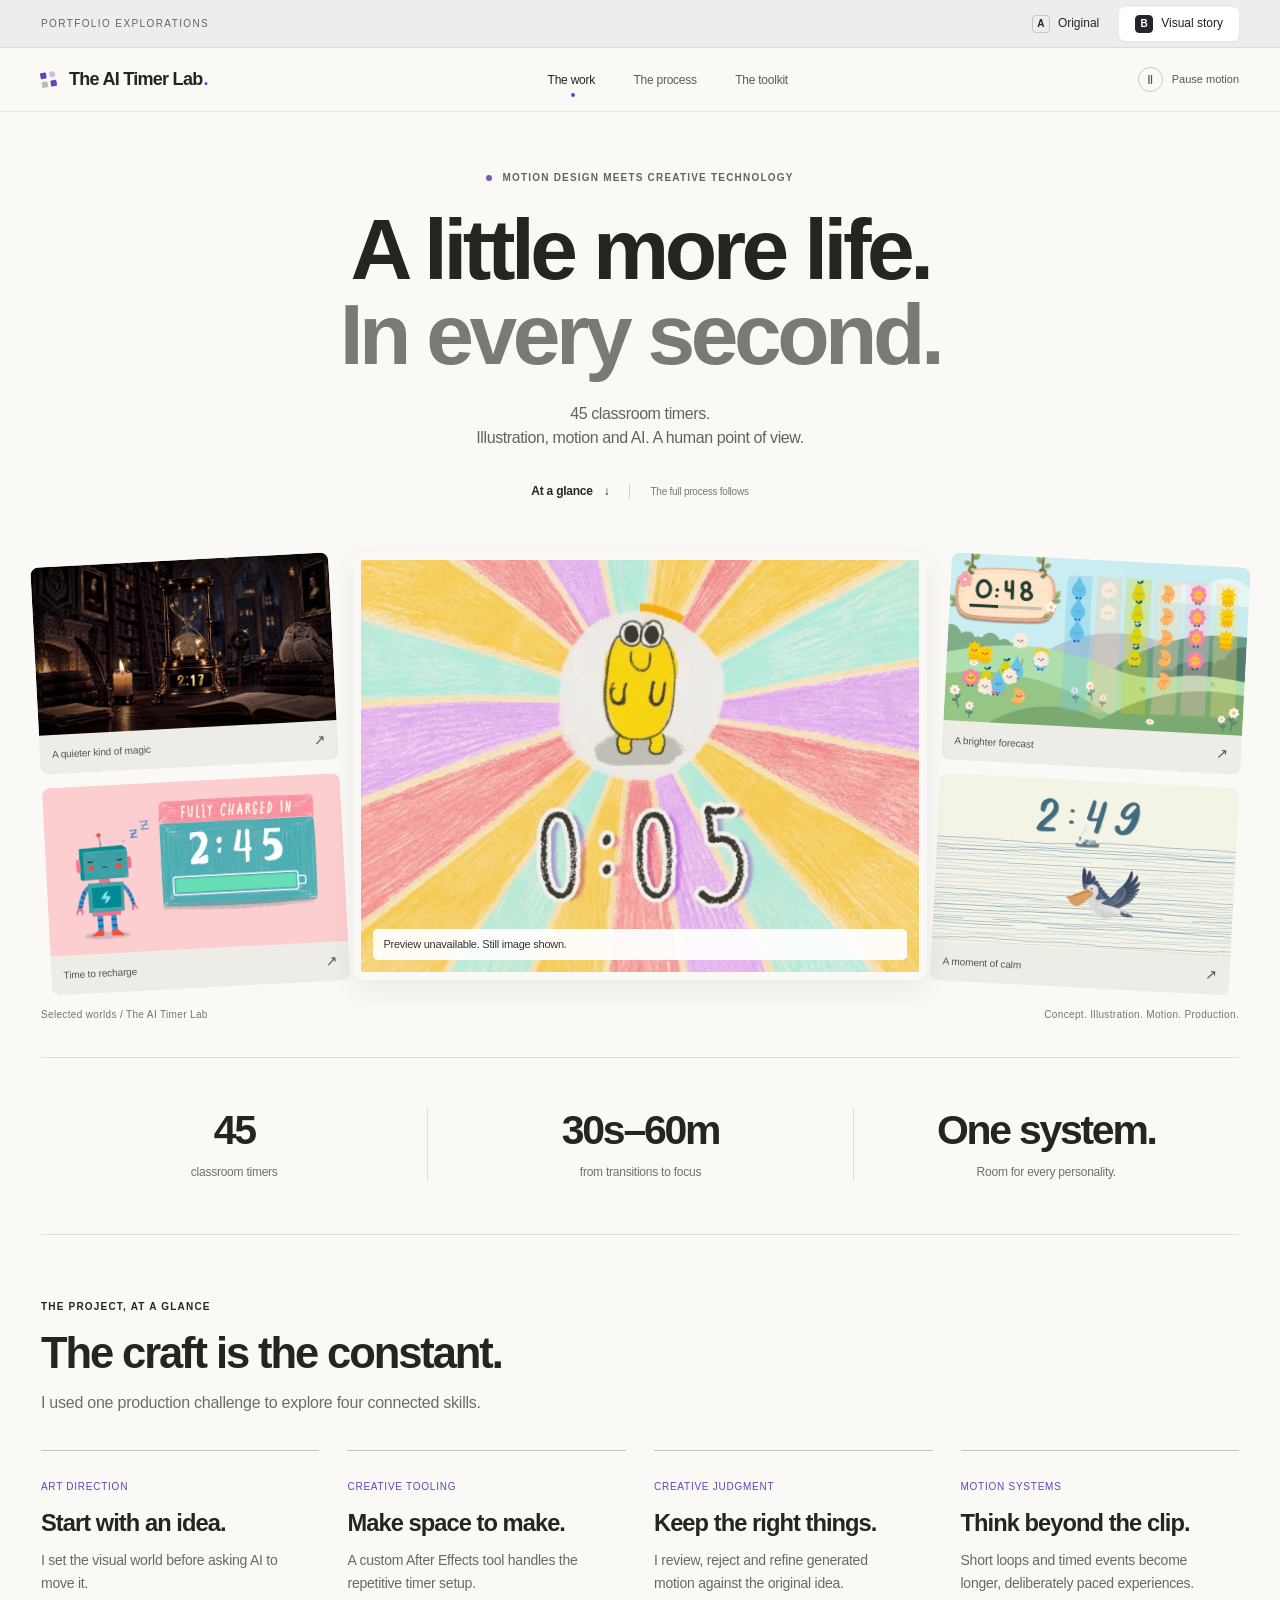
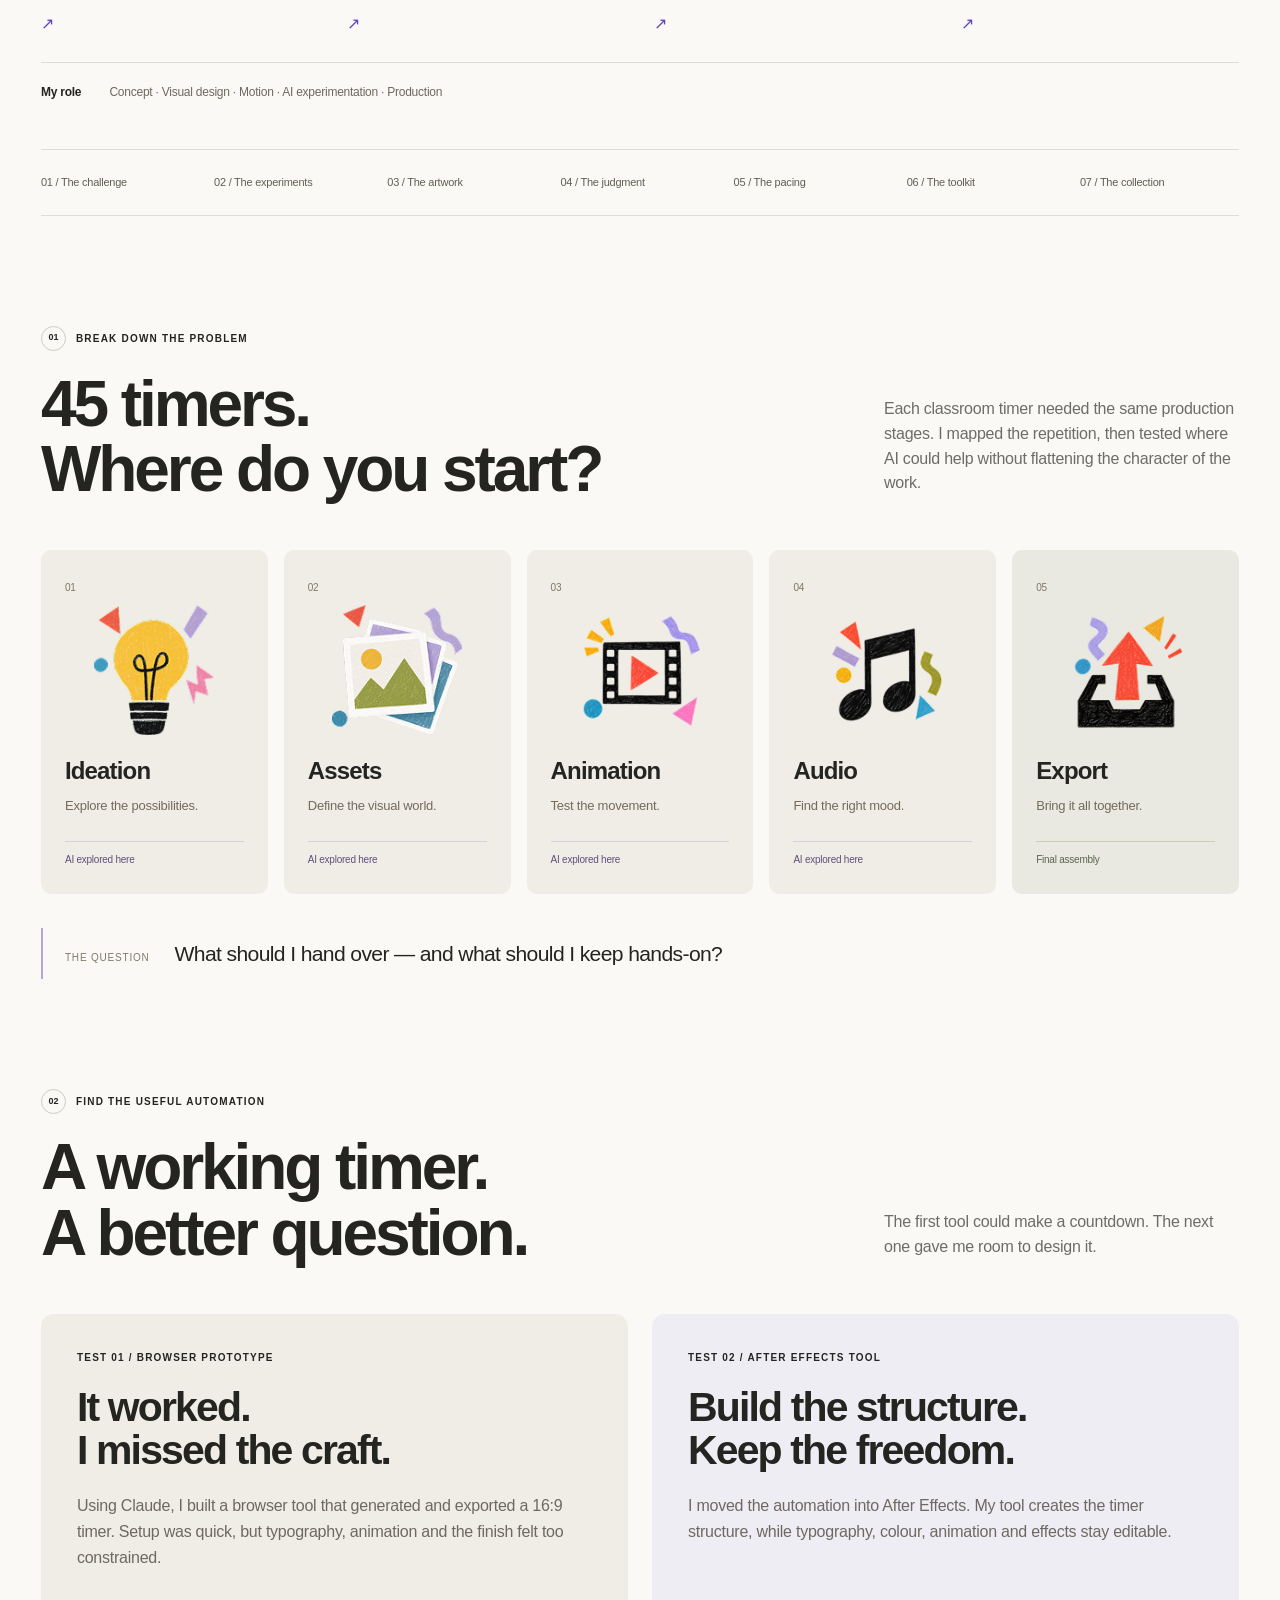
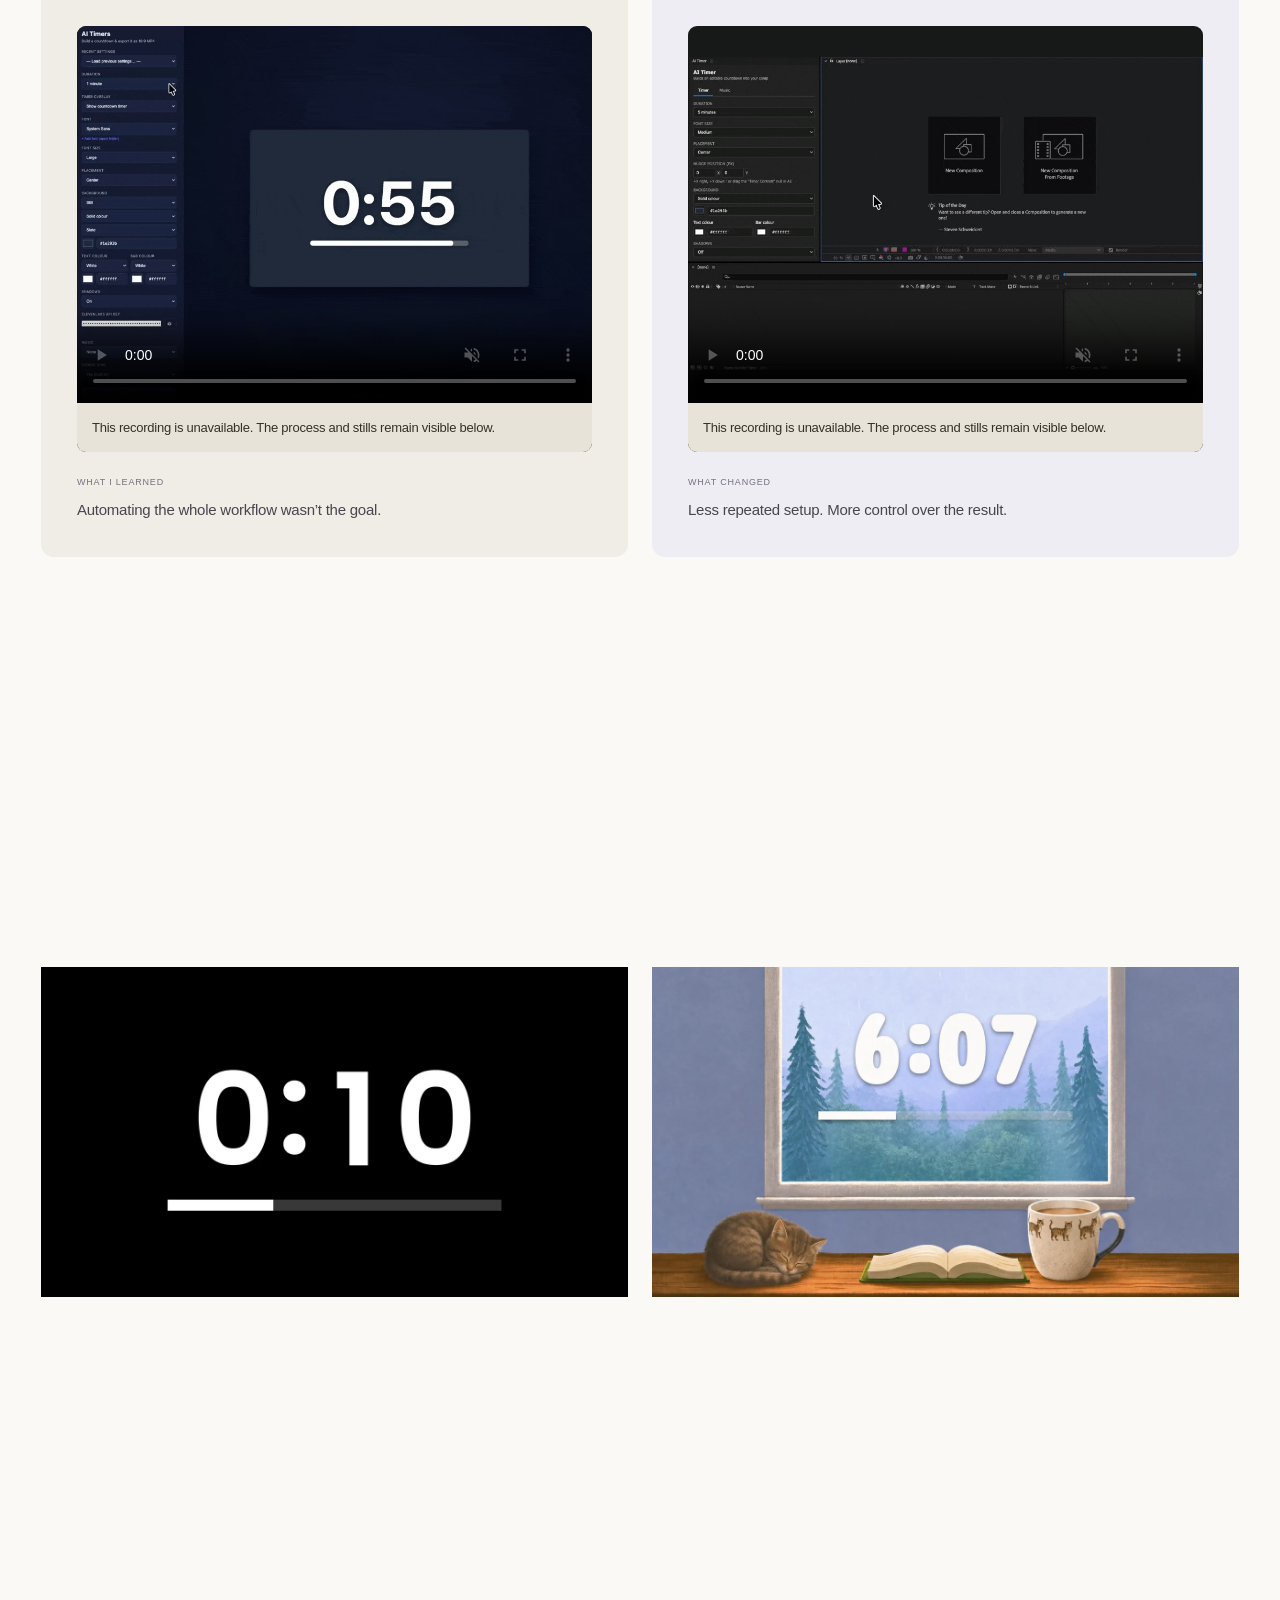
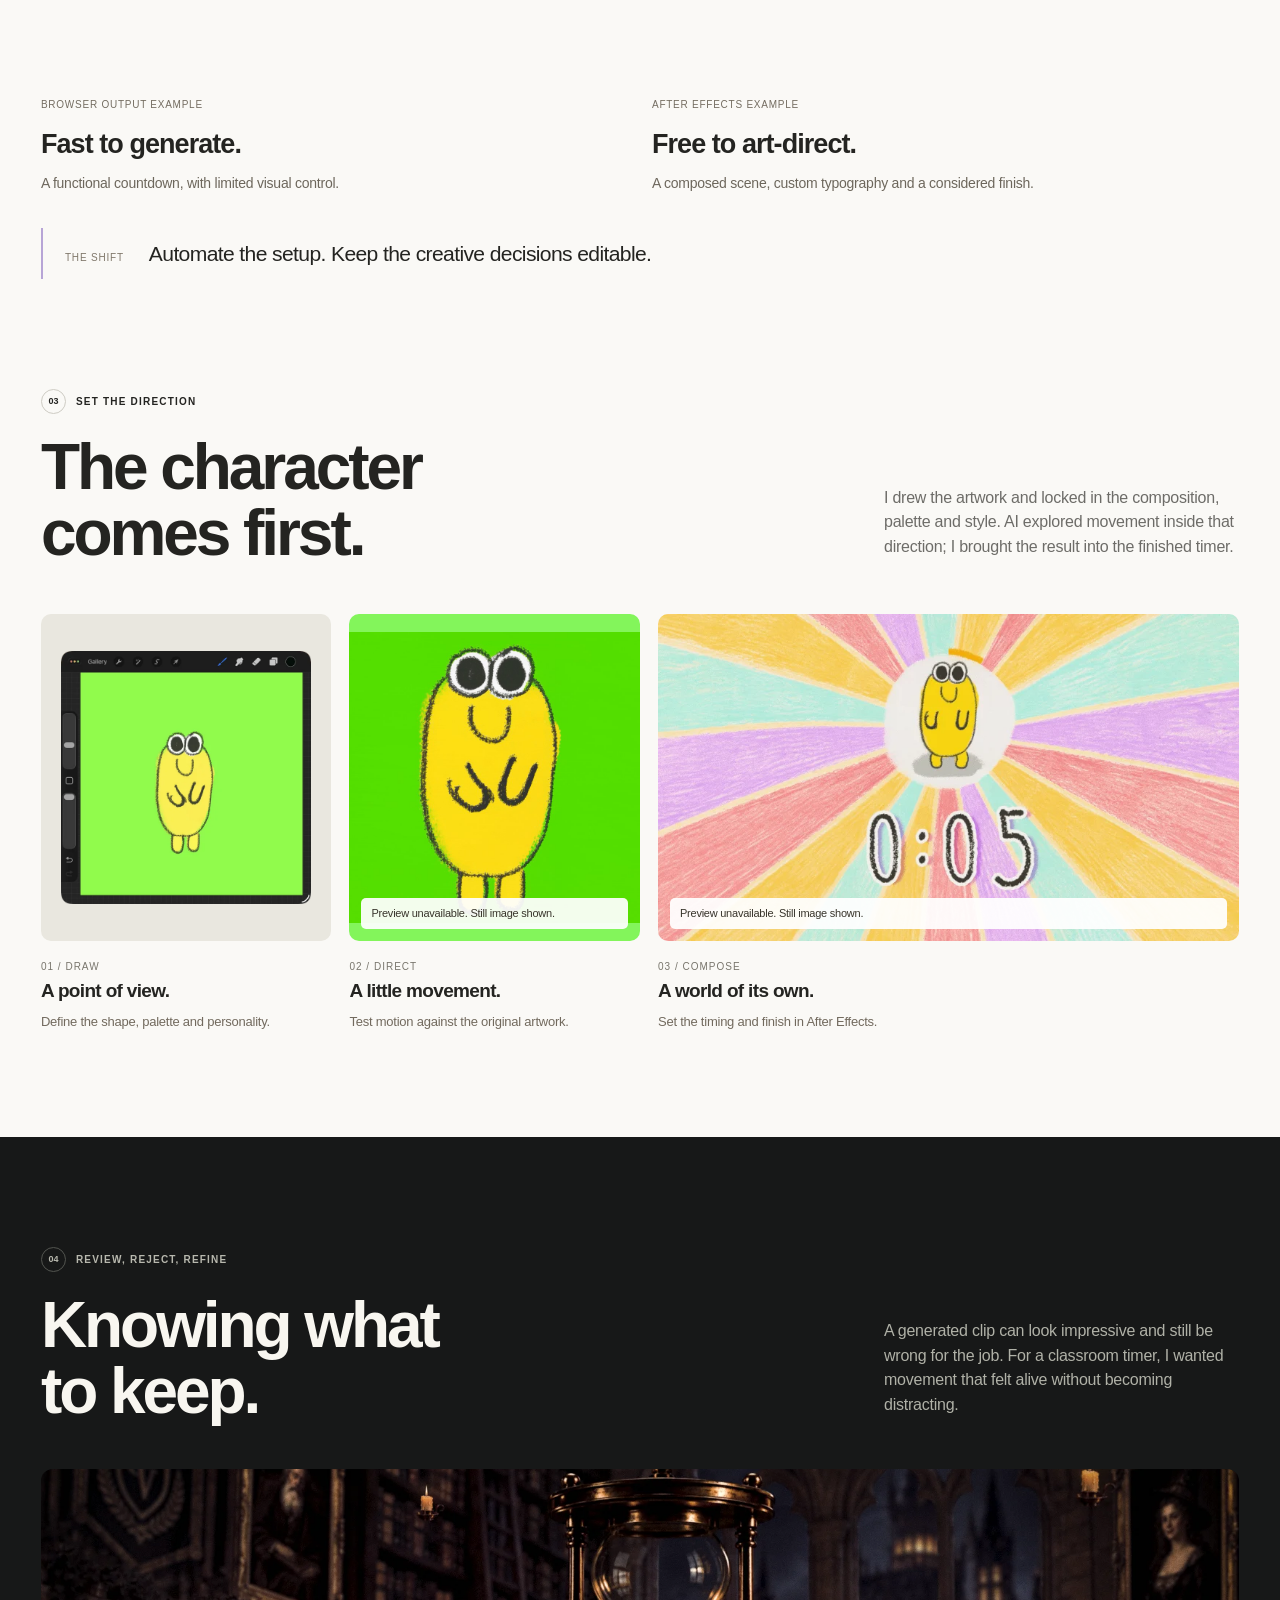
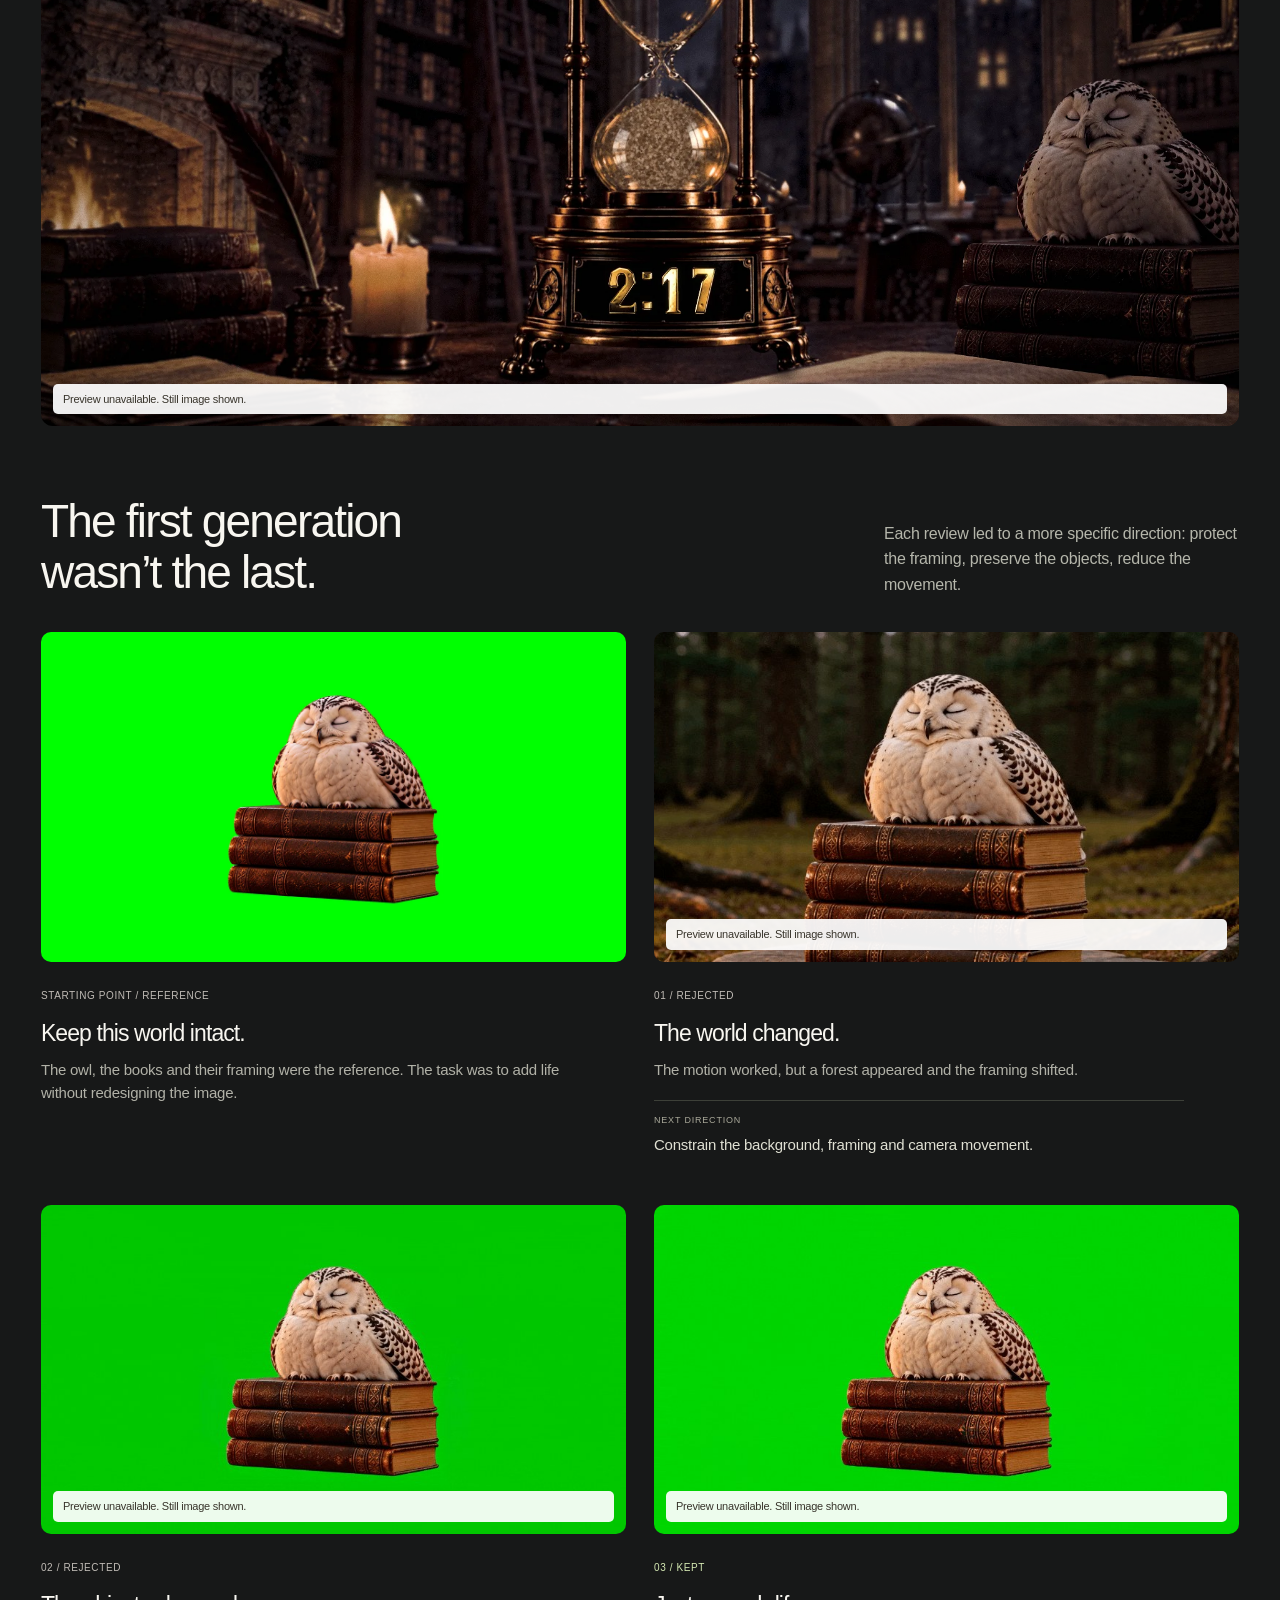
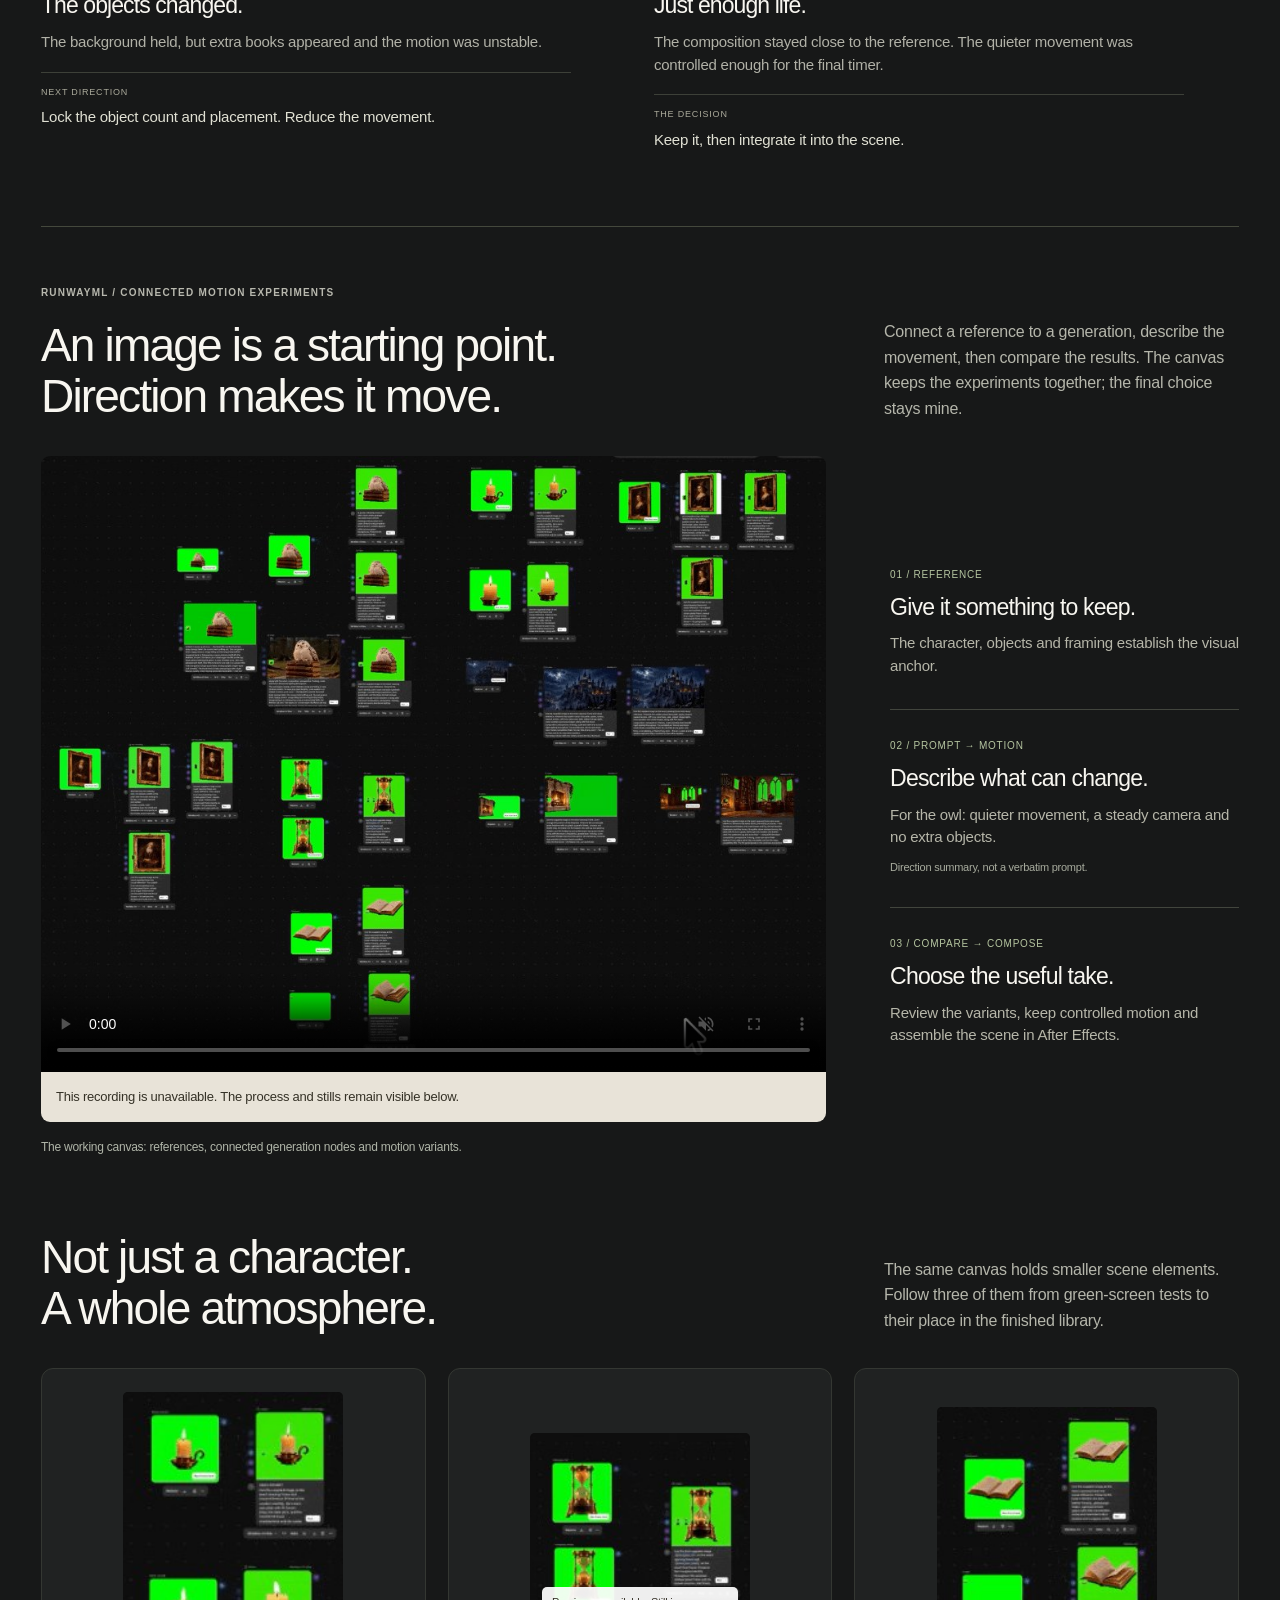
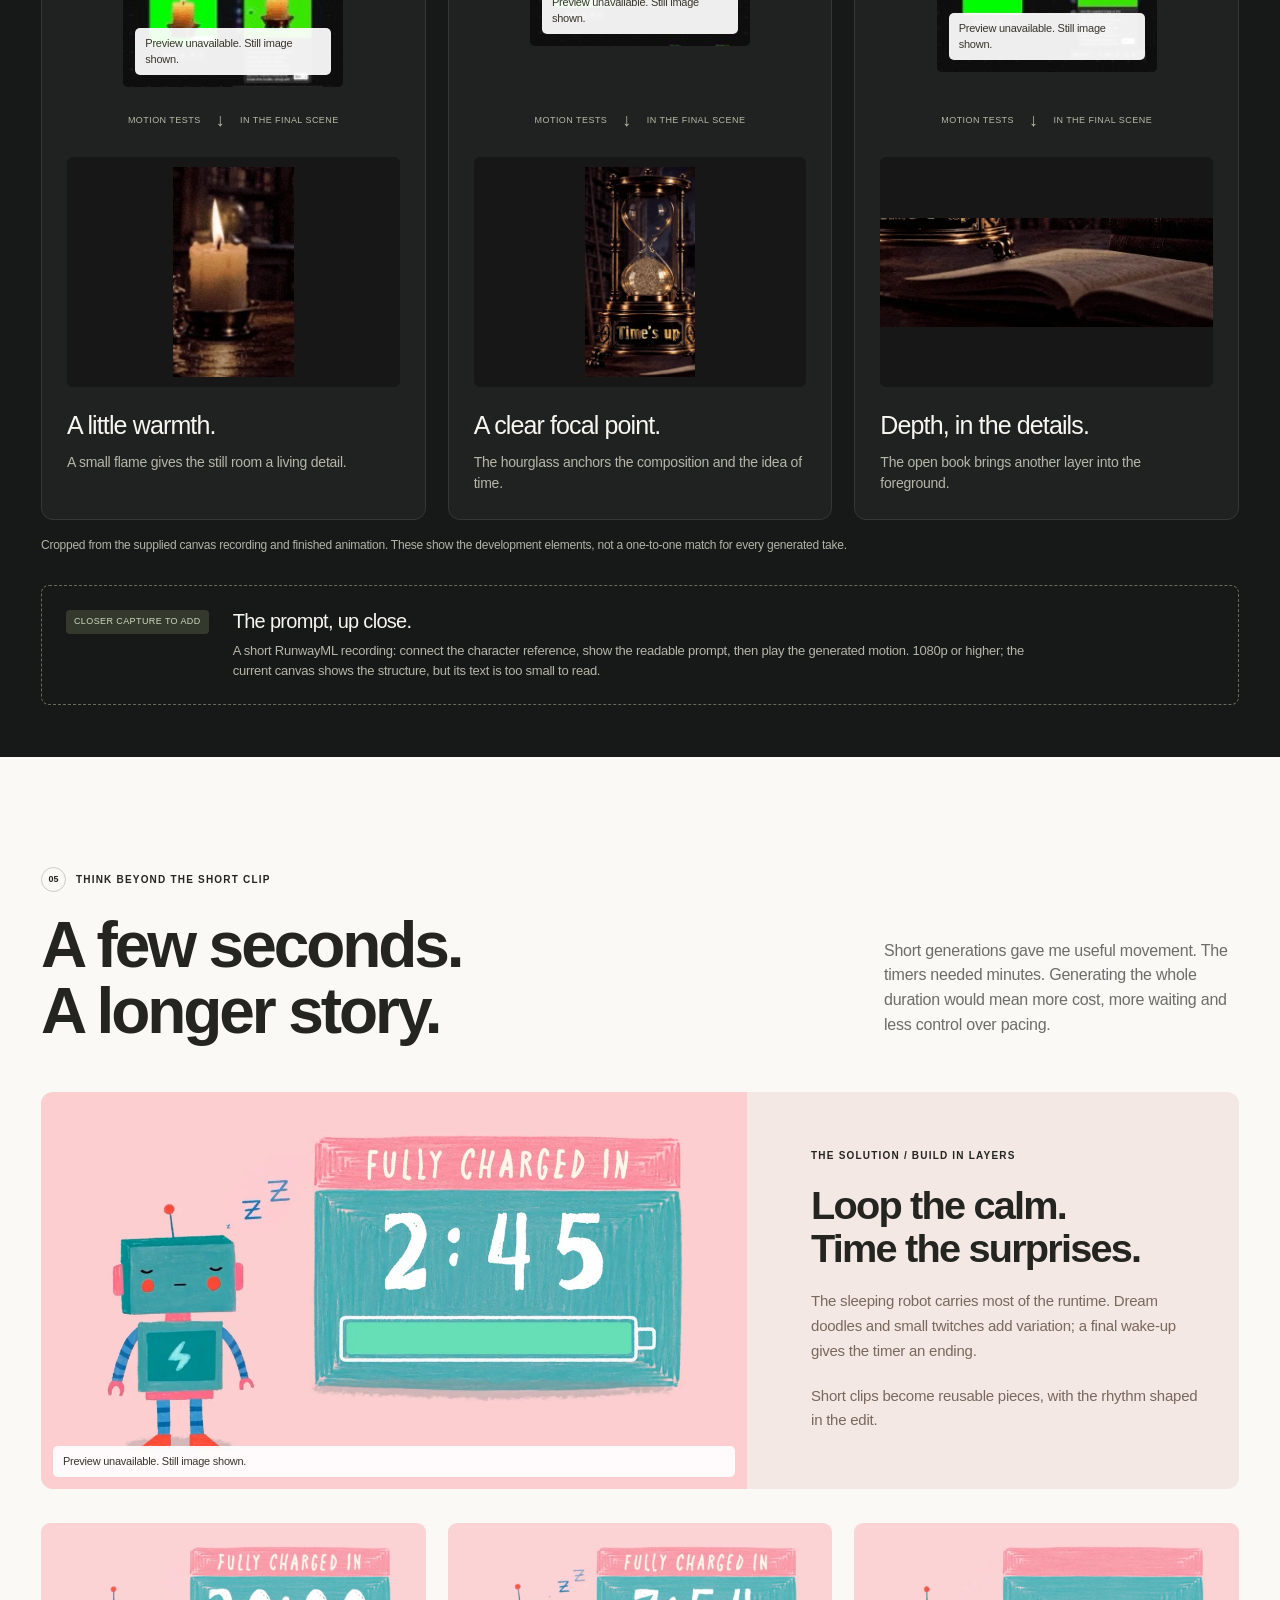
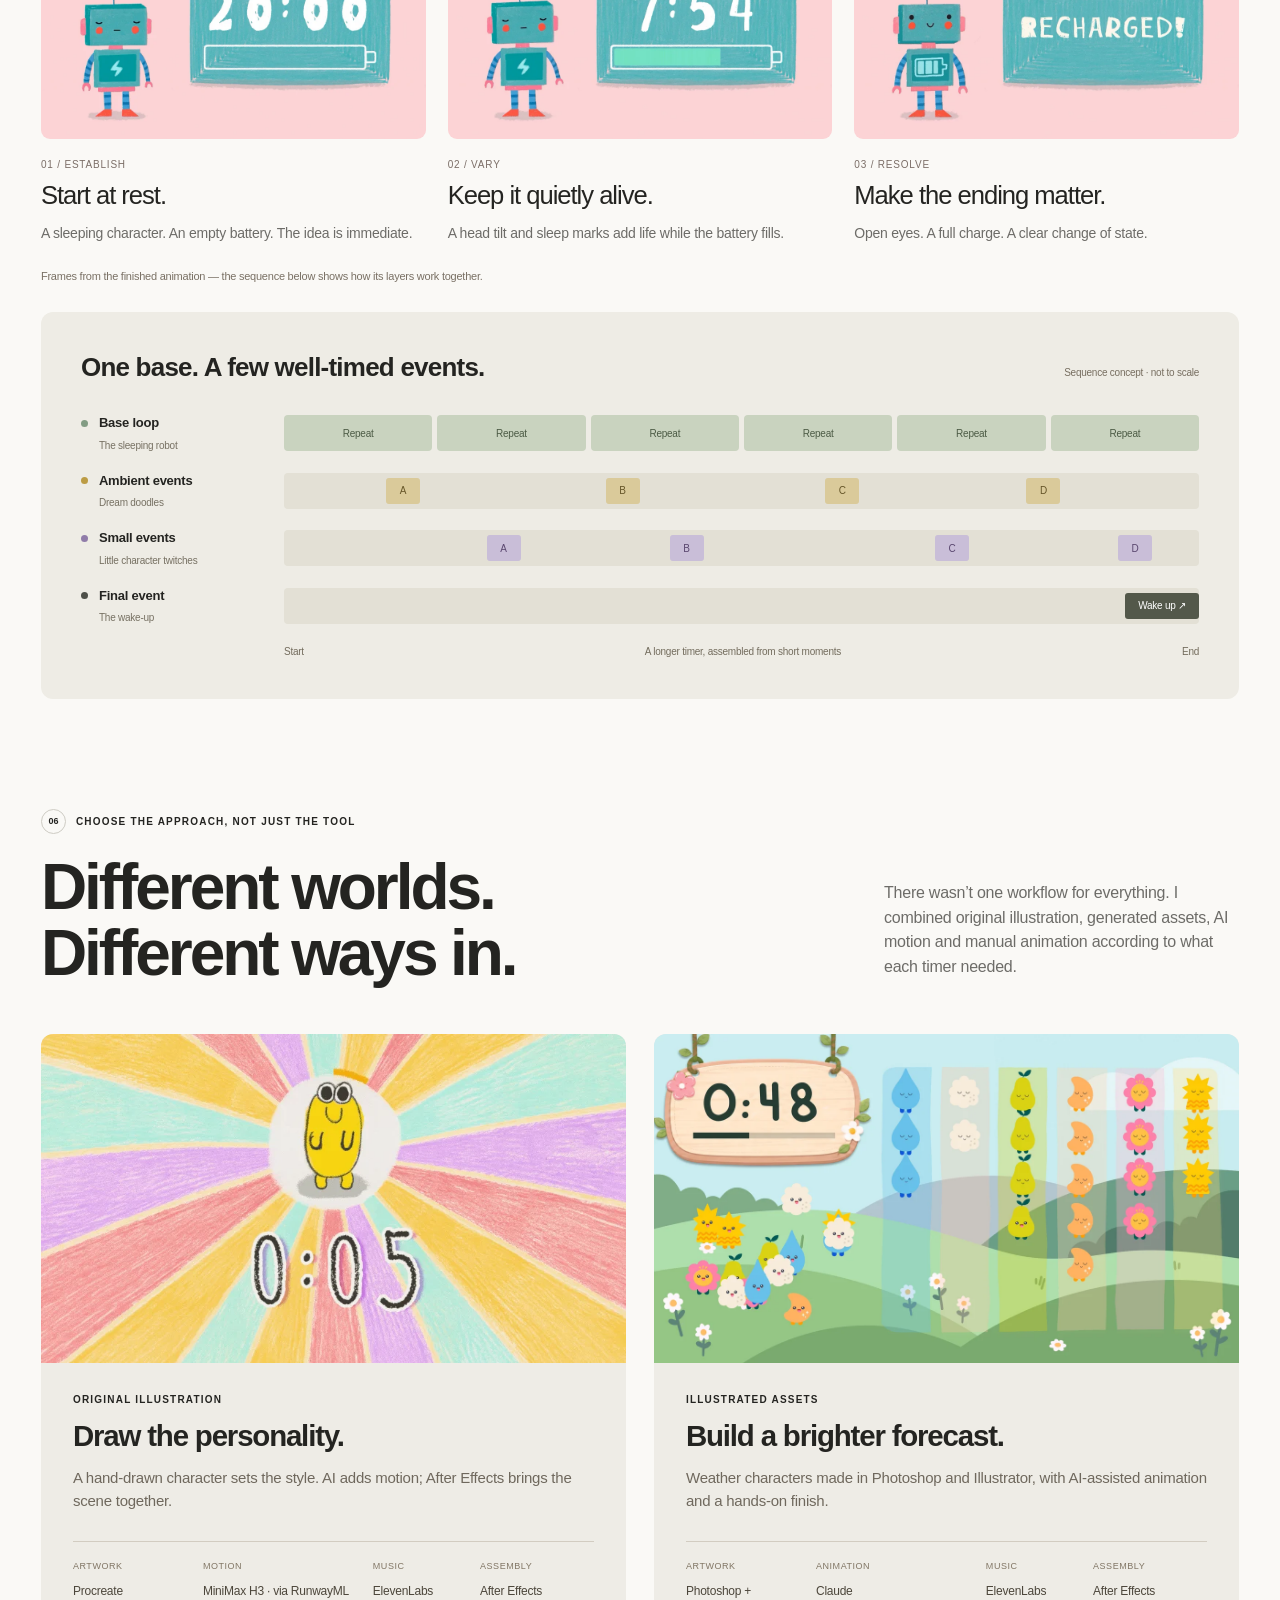
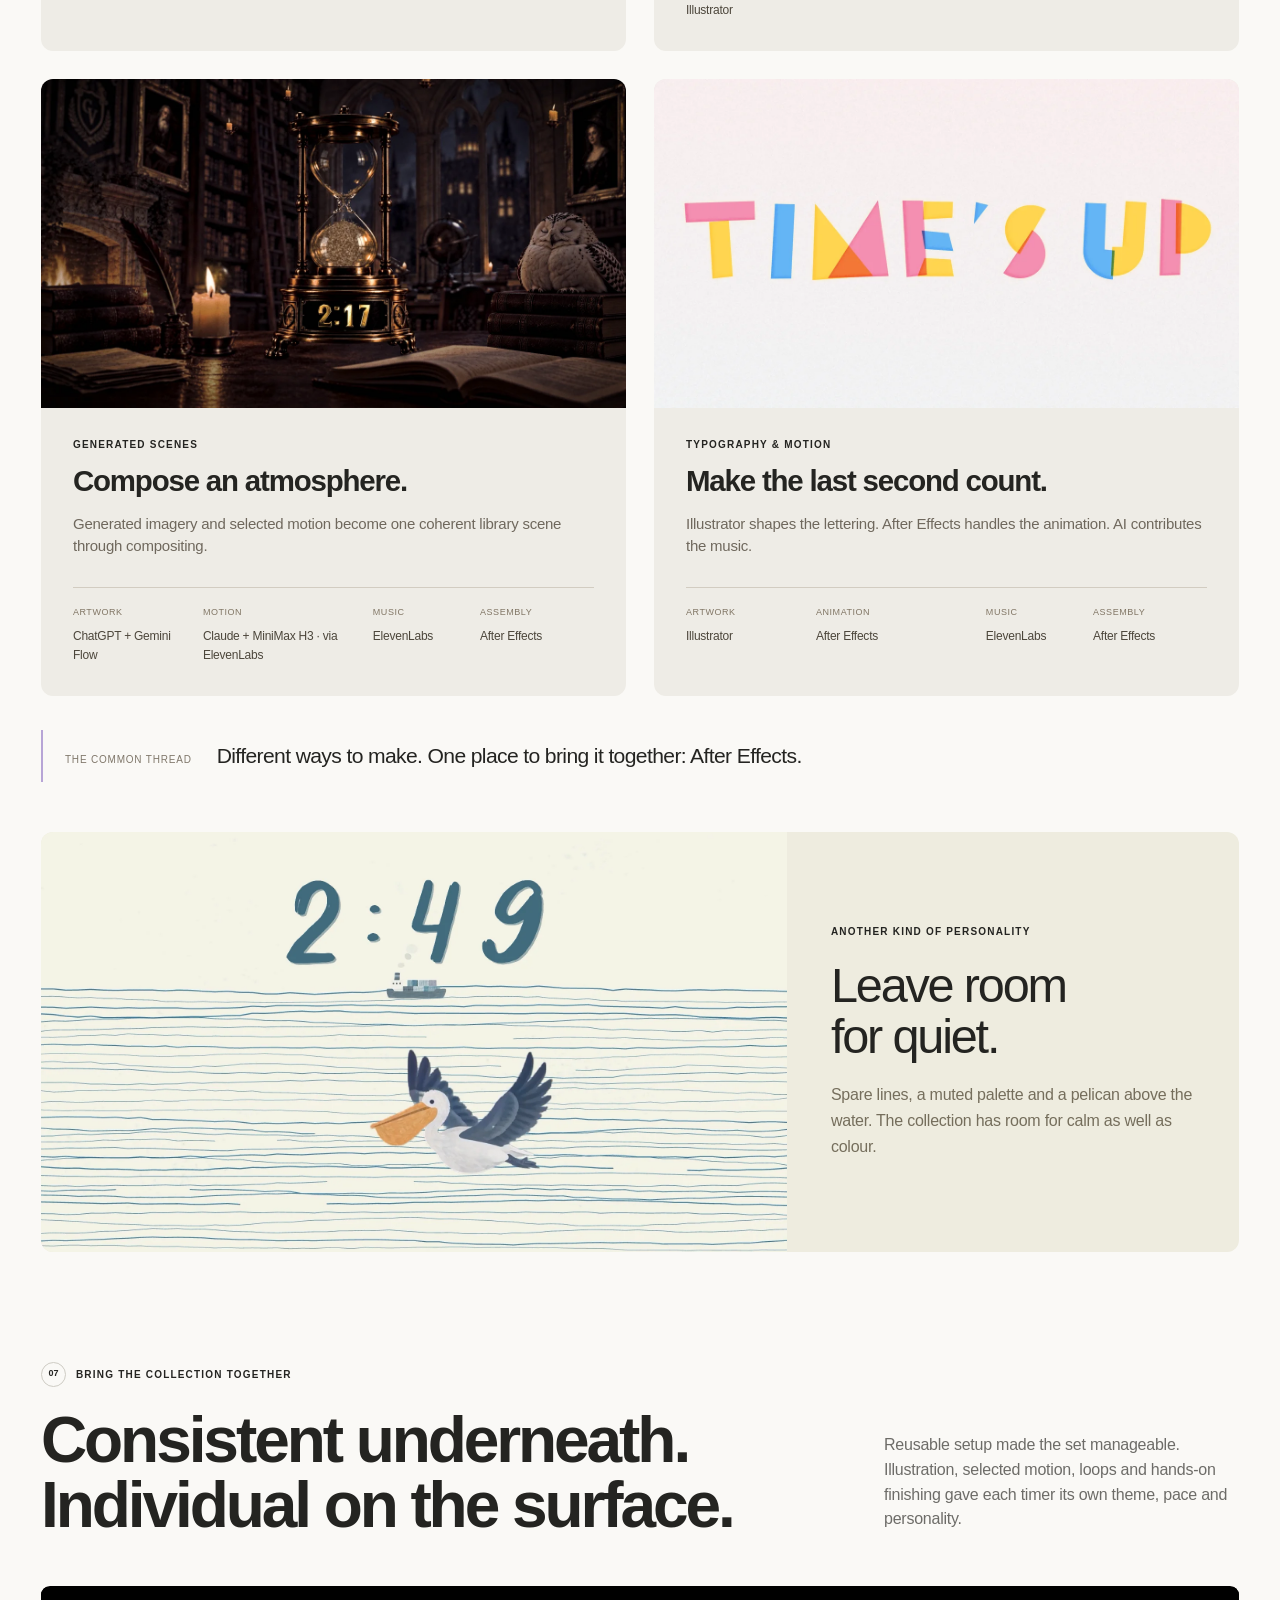
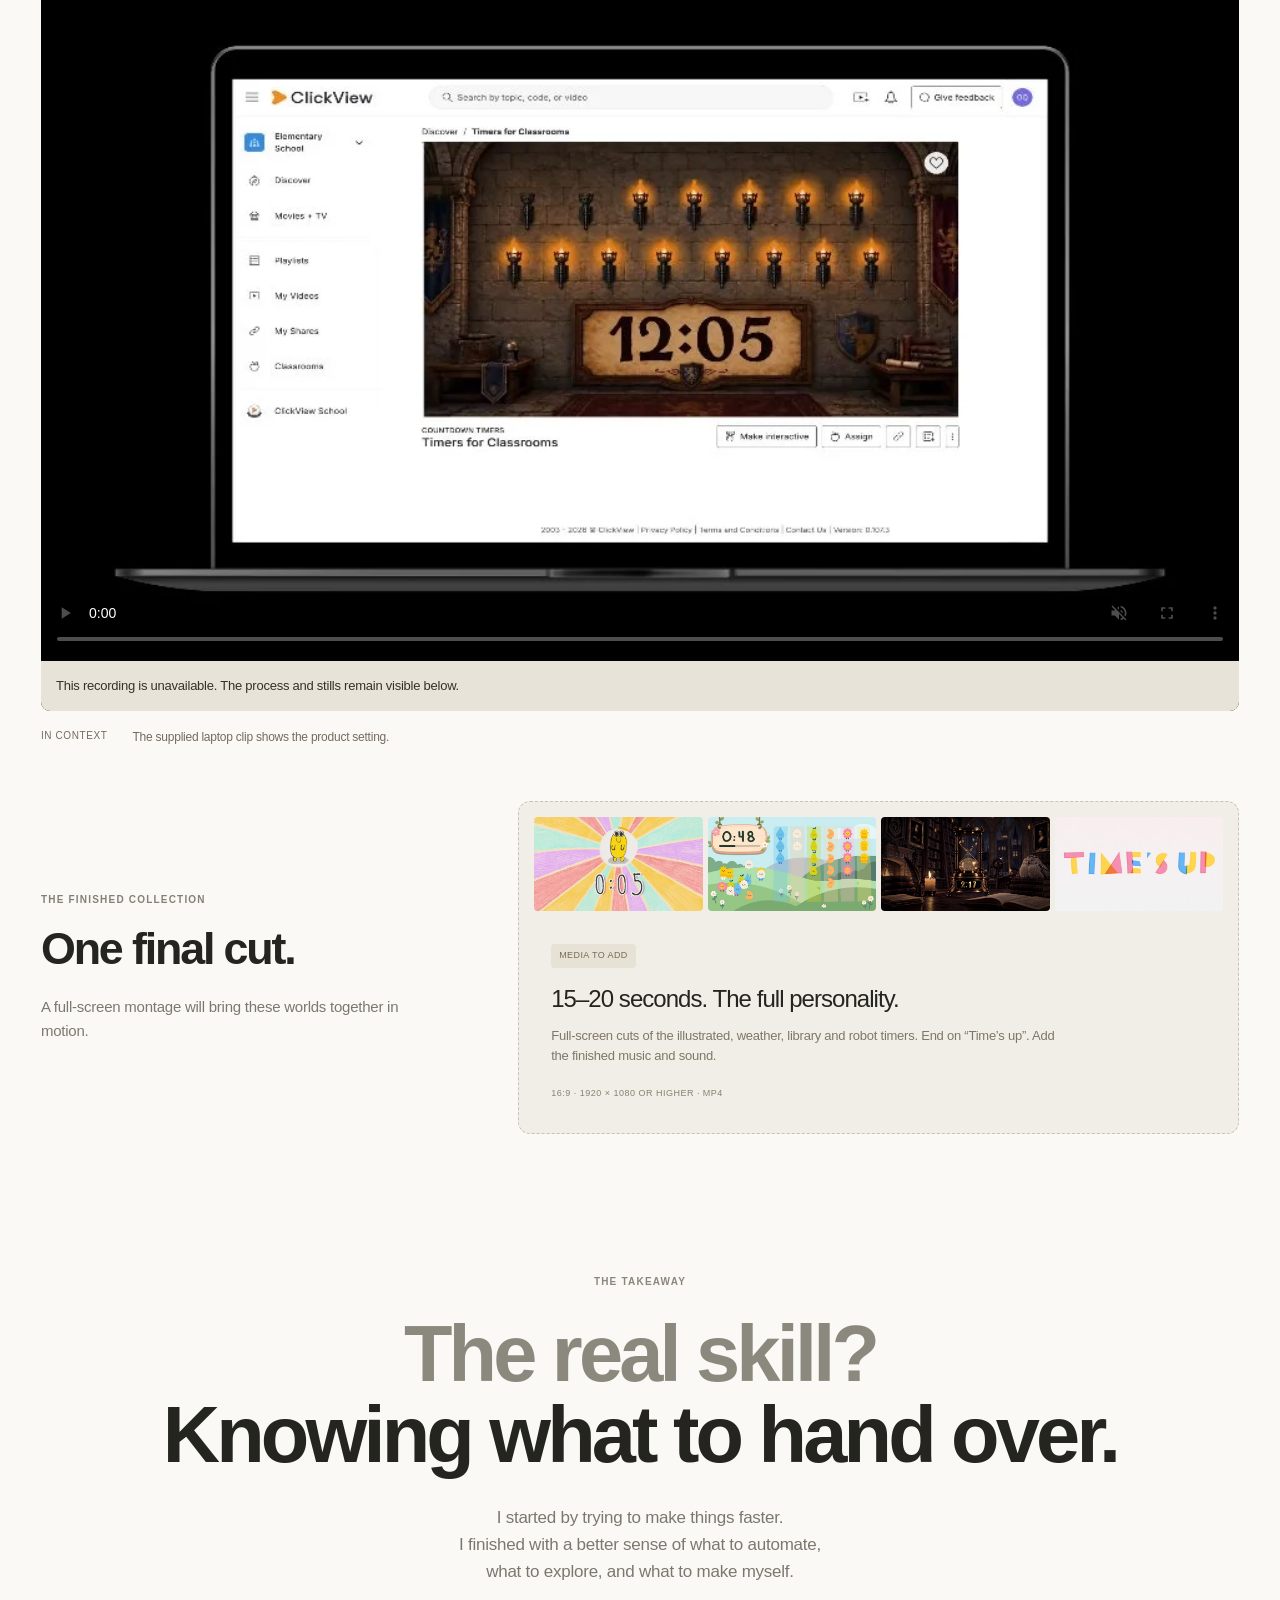
==== design-b.html @ 1e1137c9 "Refine Design B portfolio experience" ====
<!doctype html>
<html lang="en">
<head>
  <meta charset="utf-8">
  <meta name="viewport" content="width=device-width, initial-scale=1">
  <meta name="description" content="45 classroom timers. A visual story about illustration, directed AI motion and creative tools — and knowing what to hand over.">
  <meta name="theme-color" content="#faf9f6">
  <title>The AI Timer Lab — Design B</title>
  <link rel="stylesheet" href="design-switcher.css">
  <link rel="stylesheet" href="design-b.css">
  <script src="design-b.js" defer></script>
</head>
<body>
  <a class="skip-link" href="#work">Skip to the work</a>
  <div class="site-chrome">
    <nav class="design-switcher" aria-label="Design versions">
      <span class="design-switcher__label">Portfolio explorations</span>
      <div class="design-switcher__links">
        <a href="index.html"><span class="design-switcher__letter">A</span> Original</a>
        <a href="design-b.html" aria-current="page"><span class="design-switcher__letter">B</span> Visual story</a>
      </div>
    </nav>
    <header class="main-header">
      <a class="wordmark" href="#top"><span class="lab-mark" aria-hidden="true"><i></i><i></i><i></i><i></i></span>The AI Timer Lab<span class="wordmark-dot">.</span></a>
      <nav class="section-nav" aria-label="Main navigation">
        <a href="#work">The work</a><a href="#thinking">The process</a><a href="#toolkit">The toolkit</a>
      </nav>
      <button class="motion-master" id="motion-master" type="button" aria-pressed="false" hidden><span class="control-symbol" aria-hidden="true">Ⅱ</span><span class="control-label">Pause motion</span></button>
    </header>
    <div class="reading-progress" aria-hidden="true"><span></span></div>
  </div>
  <main id="top">
    <section class="hero" id="work" aria-labelledby="hero-title">
      <div class="hero-copy" data-narrative>
        <p class="eyebrow"><span class="signal-dot" aria-hidden="true"></span> Motion design meets creative technology</p>
        <h1 id="hero-title">A little more life.<br><span>In every second.</span></h1>
        <p class="hero-deck">45 classroom timers.<br>Illustration, motion and AI. A human point of view.</p>
        <a class="story-link" href="#overview">At a glance <span aria-hidden="true">↓</span><span class="read-time">The full process follows</span></a>
      </div>
      <div class="hero-stage wide" aria-label="Five visual worlds from the timer collection">
        <div class="stage-side stage-left">
          <a class="artwork-button" href="#judgment" aria-label="View the library timer"><img src="assets/design-b/library-640.webp" srcset="assets/design-b/library-640.webp 640w, assets/design-b/library-1280.webp 1280w" sizes="(max-width: 700px) 46vw, 25vw" width="1920" height="1080" alt="An owl and a glowing hourglass in a candlelit library"><span class="artwork-caption">A quieter kind of magic <span aria-hidden="true">↗</span></span></a>
          <a class="artwork-button" href="#longer-timers" aria-label="View the robot timer"><img src="assets/design-b/robot-640.webp" srcset="assets/design-b/robot-640.webp 640w, assets/design-b/robot-1280.webp 1280w" sizes="(max-width: 700px) 46vw, 25vw" width="1920" height="1080" alt="A sleeping teal robot beside a battery countdown on pink"><span class="artwork-caption">Time to recharge <span aria-hidden="true">↗</span></span></a>
        </div>
        <div class="stage-feature motion-media" data-label="Illustrated character timer">
          <img class="motion-poster" src="assets/design-b/character-800.webp" width="800" height="450" alt="A hand-drawn yellow character with a countdown, surrounded by a burst of pastel colour" fetchpriority="high">
          <video data-src="assets/timer-lab-review/04-final-timer.mp4" muted loop playsinline preload="none" aria-label="Illustrated character timer animation"></video>
          <button class="media-toggle" type="button" hidden aria-label="Pause illustrated character timer"><span aria-hidden="true">Ⅱ</span></button>
          <span class="media-status" hidden>Preview unavailable. Still image shown.</span>
        </div>
        <div class="stage-side stage-right">
          <a class="artwork-button" href="#weather-world" aria-label="View the weather timer"><img src="assets/design-b/weather-640.webp" srcset="assets/design-b/weather-640.webp 640w, assets/design-b/weather-1280.webp 1280w" sizes="(max-width: 700px) 46vw, 25vw" width="1920" height="1080" alt="Rows of illustrated raindrops, clouds, flowers and suns surrounding a timer"><span class="artwork-caption">A brighter forecast <span aria-hidden="true">↗</span></span></a>
          <a class="artwork-button" href="#quiet-world" aria-label="View the pelican timer"><img src="assets/design-b/pelican-640.webp" srcset="assets/design-b/pelican-640.webp 640w, assets/design-b/pelican-1280.webp 1280w" sizes="(max-width: 700px) 46vw, 25vw" width="1920" height="1080" alt="A pelican flying above a calm, hand-drawn sea below a countdown"><span class="artwork-caption">A moment of calm <span aria-hidden="true">↗</span></span></a>
        </div>
      </div>
      <div class="hero-foot wide"><span>Selected worlds / The AI Timer Lab</span><span>Concept. Illustration. Motion. Production.</span></div>
      <div class="project-facts wide" data-narrative>
        <div><strong>45</strong><span>classroom timers</span></div>
        <div><strong>30s–60m</strong><span>from transitions to focus</span></div>
        <div><strong>One system.</strong><span>Room for every personality.</span></div>
      </div>
    </section>


    <section class="quick-read wide" id="overview" aria-labelledby="overview-title" data-quick-read>
      <div class="overview-heading"><p class="eyebrow">The project, at a glance</p><h2 id="overview-title">The craft is the constant.</h2><p>I used one production challenge to explore four connected skills.</p></div>
      <div class="overview-grid">
        <a href="#art-direction"><span class="overview-category">Art direction</span><h3>Start with an idea.</h3><p>I set the visual world before asking AI to move it.</p><span class="overview-arrow" aria-hidden="true">↗</span></a>
        <a href="#system"><span class="overview-category">Creative tooling</span><h3>Make space to make.</h3><p>A custom After Effects tool handles the repetitive timer setup.</p><span class="overview-arrow" aria-hidden="true">↗</span></a>
        <a href="#judgment"><span class="overview-category">Creative judgment</span><h3>Keep the right things.</h3><p>I review, reject and refine generated motion against the original idea.</p><span class="overview-arrow" aria-hidden="true">↗</span></a>
        <a href="#longer-timers"><span class="overview-category">Motion systems</span><h3>Think beyond the clip.</h3><p>Short loops and timed events become longer, deliberately paced experiences.</p><span class="overview-arrow" aria-hidden="true">↗</span></a>
      </div>
      <p class="role-line"><span>My role</span> Concept · Visual design · Motion · AI experimentation · Production</p>
      <nav class="process-index" aria-label="Process chapters"><a href="#thinking">01 / The challenge</a><a href="#system">02 / The experiments</a><a href="#art-direction">03 / The artwork</a><a href="#judgment">04 / The judgment</a><a href="#longer-timers">05 / The pacing</a><a href="#toolkit">06 / The toolkit</a><a href="#collection">07 / The collection</a></nav>
    </section>

    <section class="chapter challenge wide" id="thinking" aria-labelledby="challenge-title">
      <div class="chapter-heading" data-narrative>
  <div><p class="eyebrow"><span class="chapter-number">01</span> Break down the problem</p><h2 id="challenge-title">45 timers.<br>Where do you start?</h2></div>
  <p class="section-deck">Each classroom timer needed the same production stages. I mapped the repetition, then tested where AI could help without flattening the character of the work.</p>
</div>
      <ol class="workflow-map"><li><span class="step-index">01</span><img src="assets/timer-lab/01-workflow-ideation.png" width="160" height="160" alt="" loading="lazy"><h3>Ideation</h3><p>Explore the possibilities.</p><span class="stage-status">AI explored here</span></li>
<li><span class="step-index">02</span><img src="assets/timer-lab/01-workflow-assets.png" width="160" height="160" alt="" loading="lazy"><h3>Assets</h3><p>Define the visual world.</p><span class="stage-status">AI explored here</span></li>
<li><span class="step-index">03</span><img src="assets/timer-lab/01-workflow-animation.png" width="160" height="160" alt="" loading="lazy"><h3>Animation</h3><p>Test the movement.</p><span class="stage-status">AI explored here</span></li>
<li><span class="step-index">04</span><img src="assets/timer-lab/01-workflow-audio.png" width="160" height="160" alt="" loading="lazy"><h3>Audio</h3><p>Find the right mood.</p><span class="stage-status">AI explored here</span></li>
<li><span class="step-index">05</span><img src="assets/timer-lab/01-workflow-export.png" width="160" height="160" alt="" loading="lazy"><h3>Export</h3><p>Bring it all together.</p><span class="stage-status">Final assembly</span></li></ol>
      <p class="process-principle"><span>The question</span>What should I hand over — and what should I keep hands-on?</p>
    </section>

    <section class="chapter experiments wide" id="system" aria-labelledby="experiments-title">
      <div class="chapter-heading" data-narrative>
  <div><p class="eyebrow"><span class="chapter-number">02</span> Find the useful automation</p><h2 id="experiments-title">A working timer.<br>A better question.</h2></div>
  <p class="section-deck">The first tool could make a countdown. The next one gave me room to design it.</p>
</div>
      <div class="experiment-grid">
        <article class="experiment-panel prototype-panel" id="prototype">
          <div class="experiment-copy"><p class="eyebrow">Test 01 / Browser prototype</p><h3>It worked.<br>I missed the craft.</h3><p>Using Claude, I built a browser tool that generated and exported a 16:9 timer. Setup was quick, but typography, animation and the finish felt too constrained.</p></div>
          <div class="inline-film">
  <video src="assets/timer-lab-review/02-timer-app.mp4" poster="assets/timer-lab-review/02-timer-app.jpg" controls muted playsinline preload="none" aria-label="Browser timer prototype demonstration"></video>
  <p class="film-error" hidden>This recording is unavailable. The process and stills remain visible below.</p>
</div>
          <p class="experiment-verdict"><span>What I learned</span>Automating the whole workflow wasn’t the goal.</p>
        </article>
        <article class="experiment-panel plugin-panel">
          <div class="experiment-copy"><p class="eyebrow">Test 02 / After Effects tool</p><h3>Build the structure.<br>Keep the freedom.</h3><p>I moved the automation into After Effects. My tool creates the timer structure, while typography, colour, animation and effects stay editable.</p></div>
          <div class="inline-film">
  <video src="assets/timer-lab-review/03-ae-plugin.mp4" poster="assets/timer-lab-review/03-ae-plugin.jpg" controls muted playsinline preload="none" aria-label="After Effects timer tool demonstration"></video>
  <p class="film-error" hidden>This recording is unavailable. The process and stills remain visible below.</p>
</div>
          <p class="experiment-verdict"><span>What changed</span>Less repeated setup. More control over the result.</p>
        </article>
      </div>
      <div class="output-comparison">
        <figure><img src="assets/design-b/basic-timer-1280.webp" width="1920" height="1080" alt="A basic white countdown on black from the browser prototype" loading="lazy"><figcaption><span>Browser output example</span><h3>Fast to generate.</h3><p>A functional countdown, with limited visual control.</p></figcaption></figure>
        <figure><img src="assets/design-b/designed-timer-1280.webp" width="1920" height="1080" alt="An After Effects timer with a sleeping cat, coffee and a view of a forest" loading="lazy"><figcaption><span>After Effects example</span><h3>Free to art-direct.</h3><p>A composed scene, custom typography and a considered finish.</p></figcaption></figure>
      </div>
      <p class="process-principle"><span>The shift</span>Automate the setup. Keep the creative decisions editable.</p>
    </section>

    <section class="chapter direction wide" id="art-direction" aria-labelledby="direction-title">
      <div class="chapter-heading" data-narrative>
  <div><p class="eyebrow"><span class="chapter-number">03</span> Set the direction</p><h2 id="direction-title">The character<br>comes first.</h2></div>
  <p class="section-deck">I drew the artwork and locked in the composition, palette and style. AI explored movement inside that direction; I brought the result into the finished timer.</p>
</div>
      <div class="direction-board">
        <figure class="drawing-panel"><div class="drawing-mat"><img src="assets/design-b/drawing-640.webp" width="1522" height="1537" alt="Original yellow character drawing in Procreate" loading="lazy"></div><figcaption><span>01 / Draw</span><strong>A point of view.</strong><p>Define the shape, palette and personality.</p></figcaption></figure>
        <figure class="movement-panel"><div class="motion-media " data-label="Character motion test">
  <img class="motion-poster" src="assets/timer-lab-review/04-movement.jpg" width="800" height="450" alt="The illustrated character isolated for an AI motion test" loading="lazy">
  <video data-src="assets/timer-lab-review/04-movement.mp4" muted loop playsinline preload="none" aria-label="Character motion test animation"></video>
  <button class="media-toggle" type="button" hidden aria-label="Play character motion test"><span aria-hidden="true">▶</span></button>
  <span class="media-status" hidden>Preview unavailable. Still image shown.</span>
</div><figcaption><span>02 / Direct</span><strong>A little movement.</strong><p>Test motion against the original artwork.</p></figcaption></figure>
        <figure class="finish-panel"><div class="motion-media " data-label="Finished character scene">
  <img class="motion-poster" src="assets/design-b/character-800.webp" width="800" height="450" alt="The character composited into a colourful finished timer" loading="lazy">
  <video data-src="assets/timer-lab-review/04-final-timer.mp4" muted loop playsinline preload="none" aria-label="Finished character scene animation"></video>
  <button class="media-toggle" type="button" hidden aria-label="Play finished character scene"><span aria-hidden="true">▶</span></button>
  <span class="media-status" hidden>Preview unavailable. Still image shown.</span>
</div><figcaption><span>03 / Compose</span><strong>A world of its own.</strong><p>Set the timing and finish in After Effects.</p></figcaption></figure>
      </div>
    </section>

    <section class="judgment chapter" id="judgment" aria-labelledby="judgment-title">
      <div class="wide">
        <div class="chapter-heading" data-narrative>
  <div><p class="eyebrow"><span class="chapter-number">04</span> Review, reject, refine</p><h2 id="judgment-title">Knowing what<br>to keep.</h2></div>
  <p class="section-deck">A generated clip can look impressive and still be wrong for the job. For a classroom timer, I wanted movement that felt alive without becoming distracting.</p>
</div>
        <div class="motion-media library-scene" data-label="Finished library timer">
  <img class="motion-poster" src="assets/design-b/library-1920.webp" width="800" height="450" alt="A glowing hourglass and sleeping owl in the finished library timer" loading="lazy">
  <video data-src="assets/timer-lab-review/05-final.mp4" muted loop playsinline preload="none" aria-label="Finished library timer animation"></video>
  <button class="media-toggle" type="button" hidden aria-label="Play finished library timer"><span aria-hidden="true">▶</span></button>
  <span class="media-status" hidden>Preview unavailable. Still image shown.</span>
</div>
        <div class="subchapter-heading"><h3>The first generation<br>wasn’t the last.</h3><p>Each review led to a more specific direction: protect the framing, preserve the objects, reduce the movement.</p></div>
        <div class="generation-grid">
          <figure><div class="reference-media"><img src="assets/design-b/owl-reference-1280.webp" width="3381" height="1902" alt="The reference owl asleep on a stack of books against a green background" loading="lazy"></div><figcaption><span class="verdict">Starting point / Reference</span><h3>Keep this world intact.</h3><p>The owl, the books and their framing were the reference. The task was to add life without redesigning the image.</p></figcaption></figure>
          <figure><div class="motion-media " data-label="First owl generation">
  <img class="motion-poster" src="assets/timer-lab-review/05-owl-bad-1.jpg" width="800" height="450" alt="Rejected owl generation with an unwanted forest background" loading="lazy">
  <video data-src="assets/timer-lab-review/05-owl-bad-1.mp4" muted loop playsinline preload="none" aria-label="First owl generation animation"></video>
  <button class="media-toggle" type="button" hidden aria-label="Play first owl generation"><span aria-hidden="true">▶</span></button>
  <span class="media-status" hidden>Preview unavailable. Still image shown.</span>
</div><figcaption><span class="verdict">01 / Rejected</span><h3>The world changed.</h3><p>The motion worked, but a forest appeared and the framing shifted.</p><p class="next-direction"><span>Next direction</span>Constrain the background, framing and camera movement.</p></figcaption></figure>
          <figure><div class="motion-media " data-label="Second owl generation">
  <img class="motion-poster" src="assets/timer-lab-review/05-owl-bad-2.jpg" width="800" height="450" alt="Rejected owl generation with extra books and unstable movement" loading="lazy">
  <video data-src="assets/timer-lab-review/05-owl-bad-2.mp4" muted loop playsinline preload="none" aria-label="Second owl generation animation"></video>
  <button class="media-toggle" type="button" hidden aria-label="Play second owl generation"><span aria-hidden="true">▶</span></button>
  <span class="media-status" hidden>Preview unavailable. Still image shown.</span>
</div><figcaption><span class="verdict">02 / Rejected</span><h3>The objects changed.</h3><p>The background held, but extra books appeared and the motion was unstable.</p><p class="next-direction"><span>Next direction</span>Lock the object count and placement. Reduce the movement.</p></figcaption></figure>
          <figure><div class="motion-media " data-label="Approved owl generation">
  <img class="motion-poster" src="assets/timer-lab-review/05-owl-approved.jpg" width="800" height="450" alt="Approved owl generation preserving the reference composition" loading="lazy">
  <video data-src="assets/timer-lab-review/05-owl-approved.mp4" muted loop playsinline preload="none" aria-label="Approved owl generation animation"></video>
  <button class="media-toggle" type="button" hidden aria-label="Play approved owl generation"><span aria-hidden="true">▶</span></button>
  <span class="media-status" hidden>Preview unavailable. Still image shown.</span>
</div><figcaption><span class="verdict approved">03 / Kept</span><h3>Just enough life.</h3><p>The composition stayed close to the reference. The quieter movement was controlled enough for the final timer.</p><p class="next-direction"><span>The decision</span>Keep it, then integrate it into the scene.</p></figcaption></figure>
        </div>
        <section class="connector-story" id="node-workflow" aria-labelledby="connector-title">
          <div class="subchapter-heading"><div><p class="eyebrow">RunwayML / Connected motion experiments</p><h3 id="connector-title">An image is a starting point.<br>Direction makes it move.</h3></div><p>Connect a reference to a generation, describe the movement, then compare the results. The canvas keeps the experiments together; the final choice stays mine.</p></div>
          <div class="connector-workspace">
          <figure><div class="inline-film">
  <video src="assets/timer-lab-review/05-node.mp4" poster="assets/timer-lab-review/05-node.jpg" controls muted playsinline preload="none" aria-label="Connected image and AI motion experiments on the working canvas"></video>
  <p class="film-error" hidden>This recording is unavailable. The process and stills remain visible below.</p>
</div><figcaption>The working canvas: references, connected generation nodes and motion variants.</figcaption></figure>
          <ol class="connector-guide">
            <li><span>01 / Reference</span><h4>Give it something to keep.</h4><p>The character, objects and framing establish the visual anchor.</p></li>
            <li><span>02 / Prompt → motion</span><h4>Describe what can change.</h4><p>For the owl: quieter movement, a steady camera and no extra objects.</p><small>Direction summary, not a verbatim prompt.</small></li>
            <li><span>03 / Compare → compose</span><h4>Choose the useful take.</h4><p>Review the variants, keep controlled motion and assemble the scene in After Effects.</p></li>
          </ol>
          </div>
          <div class="subchapter-heading detail-heading"><h3>Not just a character.<br>A whole atmosphere.</h3><p>The same canvas holds smaller scene elements. Follow three of them from green-screen tests to their place in the finished library.</p></div>
          <div class="element-development">
            <figure>
              <div class="motion-media node-crop" style="--crop-ratio:164/220;--crop-width:585.37%;--crop-left:-307.93%;--crop-top:0%" data-label="Candle motion nodes">
                <img class="motion-poster" src="assets/timer-lab-review/05-node.jpg" width="960" height="752" alt="Candle reference images beside generation nodes on the actual canvas" loading="lazy">
                <video data-src="assets/timer-lab-review/05-node.mp4" muted loop playsinline preload="none" aria-label="Close-up of the candle motion tests"></video>
                <button class="media-toggle" type="button" hidden aria-label="Play candle motion nodes"><span aria-hidden="true">▶</span></button>
                <span class="media-status" hidden>Preview unavailable. Still image shown.</span>
              </div>
              <div class="development-transfer"><span>Motion tests</span><span aria-hidden="true">↓</span><span>In the final scene</span></div>
              <div class="scene-detail"><img src="assets/design-b/library-candle.webp" width="130" height="225" alt="The candle beside the library hourglass" loading="lazy"></div>
              <figcaption><h4>A little warmth.</h4><p>A small flame gives the still room a living detail.</p></figcaption>
            </figure>
            <figure>
              <div class="motion-media node-crop" style="--crop-ratio:186/180;--crop-width:516.13%;--crop-left:-147.85%;--crop-top:-191.67%" data-label="Hourglass motion nodes">
                <img class="motion-poster" src="assets/timer-lab-review/05-node.jpg" width="960" height="752" alt="Green-screen hourglass reference and motion variants on the actual canvas" loading="lazy">
                <video data-src="assets/timer-lab-review/05-node.mp4" muted loop playsinline preload="none" aria-label="Close-up of the hourglass motion tests"></video>
                <button class="media-toggle" type="button" hidden aria-label="Play hourglass motion nodes"><span aria-hidden="true">▶</span></button>
                <span class="media-status" hidden>Preview unavailable. Still image shown.</span>
              </div>
              <div class="development-transfer"><span>Motion tests</span><span aria-hidden="true">↓</span><span>In the final scene</span></div>
              <div class="scene-detail"><img src="assets/design-b/library-hourglass.webp" width="230" height="440" alt="The hourglass at the centre of the finished library" loading="lazy"></div>
              <figcaption><h4>A clear focal point.</h4><p>The hourglass anchors the composition and the idea of time.</p></figcaption>
            </figure>
            <figure>
              <div class="motion-media node-crop" style="--crop-ratio:185/223;--crop-width:518.92%;--crop-left:-152.43%;--crop-top:-230.94%" data-label="Book motion nodes">
                <img class="motion-poster" src="assets/timer-lab-review/05-node.jpg" width="960" height="752" alt="Open book references beside generation nodes on the actual canvas" loading="lazy">
                <video data-src="assets/timer-lab-review/05-node.mp4" muted loop playsinline preload="none" aria-label="Close-up of the book motion tests"></video>
                <button class="media-toggle" type="button" hidden aria-label="Play book motion nodes"><span aria-hidden="true">▶</span></button>
                <span class="media-status" hidden>Preview unavailable. Still image shown.</span>
              </div>
              <div class="development-transfer"><span>Motion tests</span><span aria-hidden="true">↓</span><span>In the final scene</span></div>
              <div class="scene-detail"><img src="assets/design-b/library-book.webp" width="410" height="135" alt="The open book in the foreground of the finished library" loading="lazy"></div>
              <figcaption><h4>Depth, in the details.</h4><p>The open book brings another layer into the foreground.</p></figcaption>
            </figure>
          </div>
          <p class="source-note">Cropped from the supplied canvas recording and finished animation. These show the development elements, not a one-to-one match for every generated take.</p>
          <aside class="capture-gap" aria-label="Missing asset: readable prompt and connector recording"><span class="asset-label">Closer capture to add</span><div><h4>The prompt, up close.</h4><p>A short RunwayML recording: connect the character reference, show the readable prompt, then play the generated motion. 1080p or higher; the current canvas shows the structure, but its text is too small to read.</p></div></aside>
        </section>
      </div>
    </section>

    <section class="chapter pacing wide" id="longer-timers" aria-labelledby="pacing-title">
      <div class="chapter-heading" data-narrative>
  <div><p class="eyebrow"><span class="chapter-number">05</span> Think beyond the short clip</p><h2 id="pacing-title">A few seconds.<br>A longer story.</h2></div>
  <p class="section-deck">Short generations gave me useful movement. The timers needed minutes. Generating the whole duration would mean more cost, more waiting and less control over pacing.</p>
</div>
      <div class="pacing-stage">
        <div class="motion-media " data-label="Robot timer excerpt">
  <img class="motion-poster" src="assets/design-b/robot-1280.webp" width="800" height="450" alt="A sleeping teal robot next to the battery countdown" loading="lazy">
  <video data-src="assets/timer-lab-review/06-robot-timer.mp4" muted loop playsinline preload="none" aria-label="Robot timer excerpt animation"></video>
  <button class="media-toggle" type="button" hidden aria-label="Play robot timer excerpt"><span aria-hidden="true">▶</span></button>
  <span class="media-status" hidden>Preview unavailable. Still image shown.</span>
</div>
        <div class="pacing-copy"><p class="eyebrow">The solution / Build in layers</p><h3>Loop the calm.<br>Time the surprises.</h3><p>The sleeping robot carries most of the runtime. Dream doodles and small twitches add variation; a final wake-up gives the timer an ending.</p><p>Short clips become reusable pieces, with the rhythm shaped in the edit.</p></div>
      </div>
      <div class="robot-development" aria-label="Three moments from the supplied finished robot animation">
        <figure><img src="assets/design-b/robot-rest.webp" width="960" height="540" alt="Sleeping robot beside the empty battery at the start of the timer" loading="lazy"><figcaption><span>01 / Establish</span><h3>Start at rest.</h3><p>A sleeping character. An empty battery. The idea is immediate.</p></figcaption></figure>
        <figure><img src="assets/design-b/robot-variation.webp" width="960" height="540" alt="The robot tilts its head while the battery fills during the countdown" loading="lazy"><figcaption><span>02 / Vary</span><h3>Keep it quietly alive.</h3><p>A head tilt and sleep marks add life while the battery fills.</p></figcaption></figure>
        <figure><img src="assets/design-b/robot-recharged.webp" width="960" height="540" alt="The robot awake with a full chest battery beside the word Recharged" loading="lazy"><figcaption><span>03 / Resolve</span><h3>Make the ending matter.</h3><p>Open eyes. A full charge. A clear change of state.</p></figcaption></figure>
      </div>
      <p class="sequence-source">Frames from the finished animation — the sequence below shows how its layers work together.</p>
      <div class="sequence-board" aria-labelledby="sequence-title">
        <div class="sequence-heading"><h3 id="sequence-title">One base. A few well-timed events.</h3><span>Sequence concept · not to scale</span></div>
        <div class="score-row"><div class="score-key"><i class="key-loop"></i><strong>Base loop</strong><span>The sleeping robot</span></div><div class="sequence-track base-track" aria-label="Sleeping loop repeated throughout the sequence"><span>Repeat</span><span>Repeat</span><span>Repeat</span><span>Repeat</span><span>Repeat</span><span>Repeat</span></div></div>
        <div class="score-row"><div class="score-key"><i class="key-dream"></i><strong>Ambient events</strong><span>Dream doodles</span></div><div class="sequence-track event-track dreams" aria-label="Dream doodles A, B, C and D spaced through the sequence"><span style="--at:13%">A</span><span style="--at:37%">B</span><span style="--at:61%">C</span><span style="--at:83%">D</span></div></div>
        <div class="score-row"><div class="score-key"><i class="key-twitch"></i><strong>Small events</strong><span>Little character twitches</span></div><div class="sequence-track event-track twitches" aria-label="Four small character twitches between ambient events"><span style="--at:24%">A</span><span style="--at:44%">B</span><span style="--at:73%">C</span><span style="--at:93%">D</span></div></div>
        <div class="score-row"><div class="score-key"><i class="key-wake"></i><strong>Final event</strong><span>The wake-up</span></div><div class="sequence-track event-track wake-track" aria-label="Wake-up at the end of the sequence"><span>Wake up ↗</span></div></div>
        <div class="sequence-axis"><span>Start</span><span>A longer timer, assembled from short moments</span><span>End</span></div>
      </div>
    </section>

    <section class="chapter toolkit wide" id="toolkit" aria-labelledby="toolkit-title">
      <div class="chapter-heading" data-narrative>
  <div><p class="eyebrow"><span class="chapter-number">06</span> Choose the approach, not just the tool</p><h2 id="toolkit-title">Different worlds.<br>Different ways in.</h2></div>
  <p class="section-deck">There wasn’t one workflow for everything. I combined original illustration, generated assets, AI motion and manual animation according to what each timer needed.</p>
</div>
      <div class="toolkit-grid">
        <article class="tool-world" id="illustrated-world"><img src="assets/design-b/character-800.webp" width="1920" height="1080" alt="Draw the personality. — selected finished timer" loading="lazy"><div class="tool-world-copy"><p class="eyebrow">Original illustration</p><h3>Draw the personality.</h3><p>A hand-drawn character sets the style. AI adds motion; After Effects brings the scene together.</p><dl class="tool-chain"><div><dt>Artwork</dt><dd>Procreate</dd></div><div><dt>Motion</dt><dd>MiniMax H3 · via RunwayML</dd></div><div><dt>Music</dt><dd>ElevenLabs</dd></div><div><dt>Assembly</dt><dd>After Effects</dd></div></dl></div></article>
<article class="tool-world" id="weather-world"><img src="assets/design-b/weather-1280.webp" width="1920" height="1080" alt="Build a brighter forecast. — selected finished timer" loading="lazy"><div class="tool-world-copy"><p class="eyebrow">Illustrated assets</p><h3>Build a brighter forecast.</h3><p>Weather characters made in Photoshop and Illustrator, with AI-assisted animation and a hands-on finish.</p><dl class="tool-chain"><div><dt>Artwork</dt><dd>Photoshop + Illustrator</dd></div><div><dt>Animation</dt><dd>Claude</dd></div><div><dt>Music</dt><dd>ElevenLabs</dd></div><div><dt>Assembly</dt><dd>After Effects</dd></div></dl></div></article>
<article class="tool-world" id="library-world"><img src="assets/design-b/library-1280.webp" width="1920" height="1080" alt="Compose an atmosphere. — selected finished timer" loading="lazy"><div class="tool-world-copy"><p class="eyebrow">Generated scenes</p><h3>Compose an atmosphere.</h3><p>Generated imagery and selected motion become one coherent library scene through compositing.</p><dl class="tool-chain"><div><dt>Artwork</dt><dd>ChatGPT + Gemini Flow</dd></div><div><dt>Motion</dt><dd>Claude + MiniMax H3 · via ElevenLabs</dd></div><div><dt>Music</dt><dd>ElevenLabs</dd></div><div><dt>Assembly</dt><dd>After Effects</dd></div></dl></div></article>
<article class="tool-world" id="type-world"><img src="assets/design-b/typography-1280.webp" width="1920" height="1080" alt="Make the last second count. — selected finished timer" loading="lazy"><div class="tool-world-copy"><p class="eyebrow">Typography & motion</p><h3>Make the last second count.</h3><p>Illustrator shapes the lettering. After Effects handles the animation. AI contributes the music.</p><dl class="tool-chain"><div><dt>Artwork</dt><dd>Illustrator</dd></div><div><dt>Animation</dt><dd>After Effects</dd></div><div><dt>Music</dt><dd>ElevenLabs</dd></div><div><dt>Assembly</dt><dd>After Effects</dd></div></dl></div></article>
      </div>
      <p class="process-principle"><span>The common thread</span>Different ways to make. One place to bring it together: After Effects.</p>
      <figure class="quiet-world" id="quiet-world"><img src="assets/design-b/pelican-1920.webp" width="1920" height="1080" alt="A pelican flies over a hand-drawn sea beneath a countdown" loading="lazy"><figcaption><p class="eyebrow">Another kind of personality</p><h3>Leave room<br>for quiet.</h3><p>Spare lines, a muted palette and a pelican above the water. The collection has room for calm as well as colour.</p></figcaption></figure>
    </section>

    <section class="chapter delivery wide" id="collection" aria-labelledby="delivery-title">
      <div class="chapter-heading" data-narrative>
  <div><p class="eyebrow"><span class="chapter-number">07</span> Bring the collection together</p><h2 id="delivery-title">Consistent underneath.<br>Individual on the surface.</h2></div>
  <p class="section-deck">Reusable setup made the set manageable. Illustration, selected motion, loops and hands-on finishing gave each timer its own theme, pace and personality.</p>
</div>
      <figure class="context-film"><div class="inline-film">
  <video src="assets/portfolio.mp4" poster="assets/design-b/context-poster.webp" controls muted playsinline preload="none" aria-label="Existing timer context clip" data-start="2"></video>
  <p class="film-error" hidden>This recording is unavailable. The process and stills remain visible below.</p>
</div><figcaption><span>In context</span>The supplied laptop clip shows the product setting.</figcaption></figure>
      <div class="reel-section">
        <div class="reel-copy"><p class="eyebrow">The finished collection</p><h2>One final cut.</h2><p>A full-screen montage will bring these worlds together in motion.</p></div>
        <div class="reel-placeholder" role="group" aria-label="Missing asset: finished timer montage">
          <div class="reel-strip" aria-hidden="true"><img src="assets/design-b/character-640.webp" alt="" loading="lazy" width="800" height="450"><img src="assets/design-b/weather-640.webp" alt="" loading="lazy" width="1920" height="1080"><img src="assets/design-b/library-640.webp" alt="" loading="lazy" width="1920" height="1080"><img src="assets/design-b/typography-640.webp" alt="" loading="lazy" width="1920" height="1080"></div>
          <div class="placeholder-copy"><span class="asset-label">Media to add</span><h3>15–20 seconds. The full personality.</h3><p>Full-screen cuts of the illustrated, weather, library and robot timers. End on “Time’s up”. Add the finished music and sound.</p><span class="asset-spec">16:9 · 1920 × 1080 or higher · MP4</span></div>
        </div>
      </div>
    </section>

    <section class="takeaway wide" aria-labelledby="takeaway-title" data-narrative>
      <p class="eyebrow">The takeaway</p>
      <h2 id="takeaway-title">The real skill?<br><span>Knowing what<br class="mobile-break"> to hand over.</span></h2>
      <p>I started by trying to make things faster.<br>I finished with a better sense of what to automate,<br>what to explore, and what to make myself.</p>
      <div class="takeaway-principles"><p><strong>Automate</strong> the repeated setup.</p><p><strong>Explore</strong> within a clear direction.</p><p><strong>Keep</strong> the final decisions editable.</p></div>
      <a class="closing-link" href="#work">Back to the work <span aria-hidden="true">↑</span></a>
    </section>
  </main>
  <footer class="footer wide"><a href="#top">The AI Timer Lab.</a><span>Motion. Image. Ideas.</span><a href="index.html">Compare Design A <span aria-hidden="true">↗</span></a></footer>
</body>
</html>
---- design-switcher.css ----
/* Shared navigation between the original portfolio and the independent B design. */
.design-switcher{box-sizing:border-box;display:flex;align-items:center;justify-content:space-between;gap:16px;min-height:48px;padding:6px clamp(20px,3.2vw,64px);background:#eeedeb;border-bottom:1px solid #deddd9;color:#252522;font:500 12px/1.4 -apple-system,BlinkMacSystemFont,"Segoe UI",sans-serif;letter-spacing:0;}
.design-switcher__label{color:#64645f;font-size:10px;letter-spacing:.14em;text-transform:uppercase;}
.design-switcher__links{display:flex;align-items:center;gap:4px;}
.design-switcher a{box-sizing:border-box;display:flex;align-items:center;justify-content:center;gap:8px;min-height:34px;padding:7px 16px;border-radius:6px;color:inherit;text-decoration:none;white-space:nowrap;}
.design-switcher a:hover{background:#e0dfdc;}
.design-switcher a[aria-current="page"]{background:#fff;color:#201e27;box-shadow:0 1px 3px #0000000d;}
.design-switcher a:focus-visible{outline:2px solid #6845c9;outline-offset:2px;}
.design-switcher__letter{font-size:10px;font-weight:700;display:grid;place-items:center;width:18px;height:18px;border:1px solid #c7c5c0;border-radius:4px;}
.design-switcher a[aria-current="page"] .design-switcher__letter{background:#27252c;color:#fff;border-color:#27252c;}
@media(max-width:540px){.design-switcher{justify-content:center;padding-inline:16px;}.design-switcher__label{display:none;}.design-switcher__links{width:100%;}.design-switcher a{flex:1;padding-inline:12px;}}
---- design-b.css ----
:root{--paper:#faf9f6;--ink:#242421;--muted:#6d6c68;--line:#deddd7;--accent:#6443bd;--gutter:clamp(20px,3.2vw,72px);--chrome-height:113px;--radius:10px;color-scheme:light;}
*{box-sizing:border-box;}
html{scroll-behavior:smooth;scroll-padding-top:calc(var(--chrome-height) + 24px);}
body{margin:0;background:var(--paper);color:var(--ink);font-family:-apple-system,BlinkMacSystemFont,"Segoe UI",Arial,sans-serif;-webkit-font-smoothing:antialiased;font-size:16px;line-height:1.5;letter-spacing:-.015em;}
body.viewer-open{overflow:hidden;}
h1,h2,h3,p,figure{margin:0;}
button,a{-webkit-tap-highlight-color:transparent;touch-action:manipulation;}
button{font:inherit;color:inherit;cursor:pointer;}
a{color:inherit;text-decoration:none;}
button{border:0;}
a:focus-visible,button:focus-visible,summary:focus-visible,video:focus-visible{outline:3px solid #9574ec;outline-offset:5px;}
button:disabled{cursor:default;}
img,video{display:block;max-width:100%;}
[hidden]{display:none!important;}
.wide{width:calc(100% - var(--gutter)*2);max-width:2240px;margin-inline:auto;}
.site-chrome{position:sticky;top:0;z-index:20;}
.main-header{height:64px;padding-inline:var(--gutter);display:flex;align-items:center;justify-content:space-between;gap:28px;background:#faf9f6f5;backdrop-filter:blur(16px);border-bottom:1px solid #e9e8e3;}
.wordmark{display:flex;align-items:center;gap:10px;font-size:18px;line-height:1.2;font-weight:650;letter-spacing:-.04em;white-space:nowrap;}
.wordmark-dot{color:var(--accent);margin-left:-9px;}
.lab-mark{display:grid;grid-template-columns:repeat(2,6px);grid-template-rows:repeat(2,6px);gap:3px;margin-right:3px;transform:rotate(-10deg);}
.lab-mark i{background:var(--accent);border-radius:1px;}.lab-mark i:nth-child(2){border-radius:50%;background:#c9bcf4;}.lab-mark i:nth-child(3){background:#bcbab2;}
.section-nav{display:flex;gap:clamp(24px,3vw,48px);font-size:12px;font-weight:500;}
.section-nav a{padding:12px 0;color:#5d5c57;position:relative;}.section-nav a:hover,.section-nav a[aria-current="location"]{color:var(--ink);}.section-nav a[aria-current="location"]:after{content:"";position:absolute;bottom:4px;left:50%;width:4px;height:4px;background:var(--accent);border-radius:50%;}
.motion-master{display:flex;align-items:center;gap:9px;min-height:36px;background:transparent;color:#57554e;font-size:11px;padding:6px 0 6px 10px;min-width:107px;justify-content:end;}
.control-symbol{font-size:13px;line-height:1;border:1px solid #cccbc5;border-radius:50%;width:25px;height:25px;display:grid;place-items:center;}
.reading-progress{position:absolute;bottom:0;left:0;right:0;height:2px;pointer-events:none;}.reading-progress span{display:block;width:100%;height:100%;background:var(--accent);transform:scaleX(0);transform-origin:left;}
.hero{padding-top:58px;overflow:hidden;}
.hero-copy{text-align:center;padding-inline:var(--gutter);}
.eyebrow{display:flex;align-items:center;gap:10px;text-transform:uppercase;font-size:10px;font-weight:600;letter-spacing:.12em;line-height:1.5;}
.hero .eyebrow{justify-content:center;color:#66635c;}
.signal-dot{display:inline-block;width:6px;height:6px;background:#7859bc;border-radius:50%;flex:none;}
h1{font-size:clamp(64px,6.7vw,136px);font-weight:600;line-height:.99;letter-spacing:-.052em;margin-top:22px;}
h1>span{color:#7a7973;}
.hero-deck{font-size:clamp(15px,1.25vw,22px);line-height:1.5;color:#64625d;margin-top:25px;letter-spacing:-.025em;}
.story-link{display:inline-flex;gap:10px;align-items:center;margin-top:24px;font-size:12px;font-weight:550;min-height:35px;}.story-link>span[aria-hidden]{margin-left:1px;}.read-time{margin-left:10px;padding-left:20px;border-left:1px solid #d2d1ca;color:#79776f;font-size:10px;font-weight:400;}
.hero-stage{display:grid;grid-template-columns:minmax(0,1fr) minmax(0,1.92fr) minmax(0,1fr);gap:14px;align-items:center;margin-top:43px;}
.stage-side{display:grid;gap:14px;}.stage-left{transform:rotate(-3deg);transform-origin:right center;}.stage-right{transform:rotate(3deg);transform-origin:left center;}
.artwork-button{background:#efede8;padding:0;text-align:left;border-radius:8px;overflow:hidden;position:relative;display:block;width:100%;}
.artwork-button img{width:100%;height:auto;aspect-ratio:16/9;object-fit:cover;transition:transform .4s ease;}
.artwork-button:hover img{transform:scale(1.025);}
.artwork-caption{display:flex;align-items:center;justify-content:space-between;padding:9px 12px;background:#eeece7;color:#57554e;font-size:10px;letter-spacing:-.01em;}
.artwork-caption span{font-size:14px;}
.stage-feature{border:8px solid var(--paper);border-radius:15px;box-shadow:0 9px 28px #29231a12;align-self:stretch;width:100%;min-width:0;z-index:1;}
.stage-feature .motion-poster,.stage-feature video{height:100%;object-fit:cover;}
.feature-stamp{position:absolute;top:19px;left:0;right:0;text-align:center;color:#4c4140;font-size:10px;text-transform:uppercase;letter-spacing:.12em;pointer-events:none;}
.hero-foot{display:flex;justify-content:space-between;gap:20px;font-size:10px;color:#77756c;letter-spacing:.035em;margin-top:27px;}
.project-facts{display:grid;grid-template-columns:1fr 1.1fr 1fr;max-width:1200px;padding:50px 0 53px;margin-top:35px;border-block:1px solid var(--line);}
.project-facts>div{display:flex;flex-direction:column;align-items:center;padding-inline:20px;}.project-facts>div+div{border-left:1px solid var(--line);}
.project-facts strong{font-size:clamp(30px,3.2vw,52px);line-height:1.1;font-weight:550;letter-spacing:-.055em;}.project-facts span{margin-top:10px;color:#727067;font-size:12px;text-align:center;}
.chapter{padding-top:110px;}
.chapter-heading{display:flex;justify-content:space-between;align-items:flex-end;gap:60px;margin-bottom:48px;}
.chapter-number{width:25px;height:25px;border:1px solid #ceccc4;border-radius:50%;display:grid;place-items:center;font-size:9px;letter-spacing:0;}
h2{font-size:clamp(45px,5vw,92px);line-height:1.02;font-weight:550;letter-spacing:-.048em;}
.chapter-heading h2{margin-top:21px;}
.section-deck{width:355px;max-width:34%;font-size:clamp(16px,1.25vw,21px);line-height:1.55;color:var(--muted);padding-bottom:6px;}
.direction-board{display:grid;grid-template-columns:1fr 1fr 2fr;gap:18px;align-items:stretch;}
.direction-board>figure{display:flex;flex-direction:column;min-width:0;}
.drawing-mat,.movement-panel>.motion-media{height:100%;min-height:180px;max-height:470px;}
.drawing-mat{background:#e9e7df;border-radius:var(--radius);padding:20px;display:grid;place-items:center;overflow:hidden;}.drawing-mat img{max-height:270px;width:100%;object-fit:contain;}
.movement-panel>.motion-media{background:#83f55b;}.movement-panel .motion-poster,.movement-panel video{height:100%;object-fit:contain;}
.finish-panel>.motion-media{aspect-ratio:16/9;min-height:180px;}.finish-panel .motion-poster{height:100%;object-fit:cover;}
.direction-board figcaption{display:flex;flex-direction:column;gap:5px;padding-top:18px;}.direction-board figcaption span{font-size:10px;text-transform:uppercase;letter-spacing:.1em;color:#79766d;}.direction-board figcaption strong{font-size:19px;line-height:1.25;letter-spacing:-.035em;font-weight:550;}
.quiet-caption{margin-top:23px;color:#858177;font-size:11px;}
.motion-media{position:relative;overflow:hidden;border-radius:var(--radius);background:#e6e3dd;isolation:isolate;}
.motion-poster{width:100%;height:auto;display:block;}
.motion-media video{position:absolute;inset:0;width:100%;height:100%;object-fit:contain;opacity:0;transition:opacity .2s;background:transparent;}.motion-media.is-ready video{opacity:1;}
.motion-media.stage-feature video{object-fit:cover;}
.media-toggle{position:absolute;right:14px;bottom:14px;z-index:2;display:grid;place-items:center;width:34px;height:34px;border-radius:50%;background:#ffffffed;color:#292722;box-shadow:0 1px 8px #0000000c;font-size:13px;line-height:1;}
.media-toggle:hover{background:#fff;}.media-toggle:focus-visible{outline-offset:3px;}
.media-status{position:absolute;bottom:12px;left:12px;right:12px;background:#ffffffed;color:#38342b;padding:7px 10px;border-radius:5px;font-size:11px;}
.judgment{background:#171818;color:#f8f6f0;margin-top:105px;padding-bottom:52px;}
.judgment .chapter-heading{margin-bottom:45px;}.judgment .eyebrow{color:#b8b8ae;}.judgment .chapter-number{border-color:#52544f;}.judgment .section-deck{color:#b0b1a7;}
.library-scene{aspect-ratio:2.15;background:#121211;border-radius:12px;}.library-scene .motion-poster,.library-scene video{width:100%;height:100%;object-fit:cover;object-position:center 54%;}
.scene-note{position:absolute;bottom:24px;left:25px;display:flex;gap:10px;align-items:center;padding:10px 14px;border-radius:30px;background:#181817c9;backdrop-filter:blur(10px);font-size:10px;color:#fff9eb;letter-spacing:.01em;}.scene-note .signal-dot{background:#d8e3b4;}
.library-scene .media-toggle{bottom:26px;right:26px;}
.generation-detail{margin-top:24px;}.generation-detail summary{list-style:none;display:flex;align-items:center;justify-content:space-between;gap:24px;cursor:pointer;padding:19px 0;font-size:16px;letter-spacing:-.03em;border-bottom:1px solid #444540;}.generation-detail summary::-webkit-details-marker{display:none;}.detail-action{font-size:11px;color:#b9bab1;display:flex;align-items:center;gap:16px;}.plus{display:grid;place-items:center;width:26px;height:26px;border-radius:50%;border:1px solid #60625a;font-size:18px;font-weight:300;transition:transform .2s;}.generation-detail[open] .plus{transform:rotate(45deg);}
.generation-grid{display:grid;grid-template-columns:repeat(3,minmax(0,1fr));gap:24px;padding-top:28px;}.generation-grid .motion-media{aspect-ratio:800/456;}.generation-grid img{width:100%;height:100%;object-fit:cover;}.generation-grid figcaption{padding:20px 0 10px;}.verdict{font-size:10px;letter-spacing:.06em;text-transform:uppercase;color:#c1bcb6;}.verdict.approved{color:#d5e9b3;}.generation-grid h3{font-size:23px;font-weight:500;letter-spacing:-.04em;margin-top:10px;}.generation-grid p{font-size:14px;color:#b1b1a7;margin-top:9px;max-width:340px;}
.text-button{display:inline-flex;align-items:center;gap:15px;background:transparent;padding:12px 0;font-size:12px;font-weight:500;text-align:left;}.text-button:hover{color:var(--accent);}.text-button.inverse{color:#e2e4d8;margin-top:16px;}.text-button.inverse:hover{color:#fff;}
.system-grid{display:grid;grid-template-columns:repeat(2,minmax(0,1fr));gap:24px;}
.system-card{border-radius:14px;overflow:hidden;display:flex;flex-direction:column;}.plugin-card{background:#eeedf4;}.loop-card{background:#f3e8e4;}
.card-copy{padding:40px 40px 28px;}.card-copy .eyebrow{font-size:9px;color:#777080;}.card-copy h3{font-size:clamp(34px,3.4vw,62px);line-height:1.04;font-weight:550;letter-spacing:-.045em;margin-top:18px;}.card-copy>p:last-child{font-size:15px;line-height:1.55;color:#747079;max-width:440px;margin-top:20px;}.loop-card .card-copy>p:last-child{color:#7d6d68;}
.demo-preview{position:relative;padding:0;margin:8px 32px 0;background:#17151c;border-radius:9px;overflow:hidden;aspect-ratio:16/9;}.demo-preview img{width:100%;height:100%;object-fit:cover;object-position:center top;opacity:.93;transition:opacity .2s;}.demo-preview:hover img{opacity:1;}.watch-pill{position:absolute;bottom:18px;left:50%;transform:translateX(-50%);white-space:nowrap;display:flex;gap:12px;align-items:center;border-radius:30px;background:#fff9;color:#fff;background:#292631e8;padding:12px 19px;font-size:11px;box-shadow:0 3px 15px #0003;}.watch-pill>span{font-size:9px;}
.card-link{display:flex;align-items:center;justify-content:space-between;background:transparent;text-align:left;padding:27px 40px 30px;font-size:11px;color:#6c6379;min-height:72px;}.card-link:hover{color:#362356;}
.loop-card>.motion-media{aspect-ratio:16/9;margin:8px 32px 0;background:#fac9c9;}.loop-card>.motion-media img{height:100%;object-fit:cover;}
.loop-score{padding:24px 40px 29px;margin-top:auto;}.loop-track{height:12px;display:flex;gap:3px;position:relative;}.loop-track>span{flex:1;background:#a6b9b0;border-radius:3px;}.loop-track i{position:absolute;top:0;bottom:0;border-radius:2px;}.event{width:6px;background:#796885;}.event-a{left:20%;}.event-b{left:47%;}.event-c{left:74%;}.wake-event{right:0;width:8px;background:#483e4d;}.score-labels{display:flex;justify-content:space-between;font-size:9px;color:#7c6c67;margin-top:9px;}
.capability-strip{display:grid;grid-template-columns:repeat(4,1fr);border-bottom:1px solid var(--line);padding:32px 0 34px;text-align:center;color:#767269;font-size:11px;}.capability-strip>span+span{border-left:1px solid #dcd8d0;}
.reel-section{display:grid;grid-template-columns:1fr 1.8fr;align-items:center;gap:6vw;padding-top:110px;}
.reel-copy .eyebrow{color:#848076;}.reel-copy h2{font-size:clamp(36px,3.5vw,62px);margin-top:19px;}.reel-copy>p:not(.eyebrow){font-size:15px;color:#7c786e;line-height:1.6;margin-top:23px;}.reel-copy .text-button{margin-top:22px;}
.reel-placeholder{background:#f0eee7;border:1px dashed #c7c2b5;border-radius:12px;overflow:hidden;}.reel-strip{display:grid;grid-template-columns:repeat(4,1fr);gap:5px;padding:15px 15px 0;}.reel-strip img{width:100%;height:auto;aspect-ratio:16/9;object-fit:cover;border-radius:4px;}.placeholder-copy{padding:30px 32px 32px;}.asset-label{display:inline-block;color:#756b53;background:#e7e2d6;padding:5px 8px;border-radius:4px;font-size:9px;letter-spacing:.045em;text-transform:uppercase;}.placeholder-copy h3{font-size:24px;line-height:1.2;letter-spacing:-.04em;font-weight:500;margin-top:17px;}.placeholder-copy p{font-size:13px;color:#7f7768;max-width:520px;line-height:1.6;margin-top:12px;}.asset-spec{display:block;margin-top:20px;font-size:9px;color:#8a806d;letter-spacing:.055em;text-transform:uppercase;}
.asset-brief{margin-top:16px;}.asset-brief summary{font-size:11px;color:#6f6759;cursor:pointer;width:fit-content;padding:5px 0;}.asset-brief .asset-spec{margin-top:12px;}
.takeaway{text-align:center;padding:140px 0 115px;}.takeaway .eyebrow{justify-content:center;color:#8c867b;}.takeaway h2{font-size:clamp(48px,6.2vw,110px);margin-top:25px;color:#8b887e;}.takeaway h2 span{color:#25251f;}.takeaway>p:not(.eyebrow){font-size:17px;color:#7c786e;margin-top:28px;line-height:1.6;}.closing-link{display:inline-flex;gap:24px;align-items:center;border-bottom:1px solid #a49e90;padding:10px 0;font-size:12px;margin-top:21px;}.closing-link:hover{color:var(--accent);border-color:var(--accent);}.mobile-break{display:none;}
.footer{display:flex;align-items:center;justify-content:space-between;border-top:1px solid var(--line);padding-block:26px 30px;font-size:11px;color:#7e786c;}.footer>a:first-child{color:#4d483e;font-weight:600;font-size:13px;}.footer>a:last-child{display:flex;gap:15px;}.footer a:hover{color:var(--accent);}
.skip-link{position:fixed;top:6px;left:12px;z-index:60;padding:12px 18px;border-radius:6px;background:#fff;transform:translateY(-200%);}.skip-link:focus{transform:none;}
.media-viewer{width:min(1200px,calc(100vw - 64px));max-height:92dvh;padding:25px 30px 28px;border:1px solid #42433d;border-radius:15px;background:#1c1d1b;color:#f9f7f1;box-shadow:0 20px 90px #0005;}.media-viewer::backdrop{background:#111110cf;backdrop-filter:blur(10px);}.viewer-top{display:flex;align-items:center;justify-content:space-between;gap:20px;margin-bottom:19px;}.viewer-top h2{font-size:22px;letter-spacing:-.035em;line-height:1.2;}.viewer-close{display:grid;place-items:center;flex:none;width:38px;height:38px;background:#35362f;border-radius:50%;color:#efeee4;font-size:18px;}.viewer-close:hover{background:#484941;}#viewer-content video,#viewer-content>img{width:100%;max-height:65dvh;object-fit:contain;border-radius:7px;background:#111;}#viewer-description{max-width:820px;color:#bebdb2;font-size:14px;line-height:1.6;margin-top:18px;}.viewer-compare{display:grid;grid-template-columns:1fr 1fr;gap:15px;margin-top:20px;}.viewer-compare img{width:100%;border-radius:6px;}.viewer-compare figcaption{margin-top:7px;color:#c5c4b9;font-size:11px;}
@media(min-width:1800px){.hero{padding-top:78px;}.hero-stage{margin-top:58px;gap:22px;}.stage-side{gap:22px;}.hero-foot{margin-top:36px;}.project-facts{margin-top:54px;}.chapter{padding-top:140px;}.chapter-heading{margin-bottom:60px;}.card-copy{padding:55px 55px 36px;}.card-copy>p:last-child{font-size:19px;max-width:580px;}.artwork-caption{font-size:12px;padding:14px 18px;}.feature-stamp{font-size:13px;top:30px;}.hero-foot{font-size:12px;}.section-nav{font-size:14px;}}
@media(max-width:1100px){.hero{padding-top:46px;}.hero-stage{gap:7px;margin-top:34px;}.stage-side{gap:8px;}.stage-feature{border-width:5px;}.artwork-caption{font-size:8px;padding:7px 9px;}.feature-stamp{font-size:8px;}.project-facts{padding-block:34px;margin-top:30px;}.chapter{padding-top:80px;}.chapter-heading{gap:35px;margin-bottom:32px;}.section-deck{font-size:16px;max-width:38%;}.direction-board{gap:12px;}.drawing-mat{padding:12px;}.direction-board figcaption strong{font-size:16px;}.judgment{margin-top:80px;}.system-grid{gap:16px;}.card-copy{padding:30px 28px 22px;}.card-copy>p:last-child{font-size:14px;}.demo-preview,.loop-card>.motion-media{margin-inline:22px;}.card-link{padding-inline:28px;font-size:10px;}.loop-score{padding-inline:28px;}.reel-section{gap:40px;padding-top:80px;}.takeaway{padding-block:105px 90px;}.generation-grid{gap:16px;}.generation-grid p{font-size:13px;}}
@media(max-width:760px){:root{--chrome-height:107px;}.main-header{height:58px;gap:16px;}.wordmark{font-size:16px;}.section-nav{gap:16px;font-size:10px;}.motion-master{min-width:auto;padding:0;}.control-label{display:none;}.hero .eyebrow{font-size:8px;letter-spacing:.08em;}.hero{padding-top:38px;}h1{font-size:clamp(51px,9vw,68px);letter-spacing:-.065em;margin-top:20px;}.hero-deck{font-size:14px;margin-top:22px;}.story-link{font-size:11px;margin-top:20px;}.read-time{font-size:9px;padding-left:12px;margin-left:1px;}.hero-stage{grid-template-columns:1fr 1fr;gap:9px;margin-top:32px;}.stage-feature{grid-column:1/-1;grid-row:1;aspect-ratio:16/9;border:0;border-radius:8px;box-shadow:none;}.stage-left,.stage-right{transform:none;display:contents;}.stage-left .artwork-button:first-child{grid-column:1;grid-row:2;}.stage-left .artwork-button:last-child{grid-column:1;grid-row:3;}.stage-right .artwork-button:first-child{grid-column:2;grid-row:2;}.stage-right .artwork-button:last-child{grid-column:2;grid-row:3;}.artwork-caption{font-size:9px;padding:7px 9px;}.feature-stamp{font-size:9px;top:14px;}.hero-foot{font-size:8px;margin-top:16px;gap:12px;}.hero-foot>span:last-child{text-align:right;max-width:140px;}.project-facts{grid-template-columns:.8fr 1.2fr 1.1fr;margin-top:24px;padding-block:25px;}.project-facts>div{padding-inline:9px;}.project-facts strong{font-size:clamp(21px,4.8vw,30px);letter-spacing:-.05em;white-space:nowrap;}.project-facts span{font-size:9px;line-height:1.4;margin-top:8px;}.chapter{padding-top:65px;}.chapter-heading{display:block;margin-bottom:28px;}h2{font-size:clamp(40px,7vw,56px);}.chapter-heading h2{margin-top:18px;}.chapter-heading .section-deck{width:auto;max-width:500px;font-size:15px;line-height:1.6;margin-top:23px;padding:0;}.eyebrow{font-size:9px;}.direction-board{grid-template-columns:1fr 1fr;gap:20px 12px;}.drawing-mat,.movement-panel>.motion-media{height:190px;min-height:0;}.drawing-mat img{max-height:165px;}.finish-panel{grid-column:1/-1;}.finish-panel>.motion-media{aspect-ratio:16/9;}.direction-board figcaption{padding-top:12px;gap:3px;}.direction-board figcaption strong{font-size:17px;}.direction-board figcaption span{font-size:9px;}.quiet-caption{font-size:10px;max-width:300px;line-height:1.6;margin-top:22px;}.judgment{margin-top:65px;padding-bottom:30px;}.judgment .chapter-heading{margin-bottom:28px;}.library-scene{aspect-ratio:16/10;}.scene-note{font-size:8px;bottom:12px;left:12px;max-width:75%;padding:8px 10px;gap:7px;}.library-scene .media-toggle{bottom:14px;right:12px;width:30px;height:30px;}.generation-detail{margin-top:13px;}.generation-detail summary{font-size:13px;gap:16px;padding-block:16px;}.detail-action{font-size:9px;gap:8px;white-space:nowrap;}.generation-grid{grid-template-columns:1fr;gap:24px;padding-top:24px;}.generation-grid p{max-width:100%;font-size:14px;}.generation-grid figcaption{padding-top:14px;}.generation-grid h3{font-size:23px;margin-top:6px;}.system-grid{grid-template-columns:1fr;gap:20px;}.card-copy{padding:30px 27px 23px;}.card-copy h3{font-size:39px;}.card-copy>p:last-child{font-size:14px;max-width:360px;margin-top:16px;}.demo-preview,.loop-card>.motion-media{margin:0 22px;}.card-link{font-size:11px;padding:22px 27px;}.loop-score{padding:24px 27px;}.capability-strip{grid-template-columns:repeat(2,1fr);font-size:10px;row-gap:18px;padding-block:28px;}.capability-strip>span:nth-child(3){border-left:0;}.reel-section{grid-template-columns:1fr;padding-top:60px;gap:24px;}.reel-copy h2{font-size:39px;margin-top:15px;}.reel-copy>p:not(.eyebrow){margin-top:17px;font-size:14px;}.reel-copy .text-button{margin-top:12px;}.placeholder-copy{padding:23px;}.placeholder-copy h3{font-size:22px;}.placeholder-copy p{font-size:12px;}.reel-strip{padding:10px 10px 0;}.takeaway{padding-block:80px 70px;}.takeaway h2{font-size:clamp(42px,7.2vw,55px);margin-top:20px;}.takeaway>p:not(.eyebrow){font-size:14px;margin-top:23px;}.mobile-break{display:inline;}.footer{font-size:10px;gap:12px;flex-wrap:wrap;padding-block:24px;}.footer>a:first-child{font-size:12px;}.footer>span{display:none;}.media-viewer{width:calc(100vw - 24px);max-height:94dvh;padding:17px 17px 20px;border-radius:10px;}.viewer-top h2{font-size:19px;}.viewer-top{margin-bottom:16px;}.viewer-close{width:32px;height:32px;font-size:14px;}#viewer-description{font-size:13px;}.viewer-compare{gap:9px;}.viewer-compare figcaption{font-size:10px;}}
@media(max-width:400px){.section-nav{gap:12px;}.section-nav a:last-child{display:none;}.wordmark{font-size:15px;}.lab-mark{grid-template-columns:repeat(2,5px);grid-template-rows:repeat(2,5px);gap:2px;}.main-header{gap:12px;}.hero-deck{font-size:13px;}.hero-foot{font-size:7px;}.project-facts strong{font-size:21px;}.generation-detail summary{font-size:12px;}.detail-action{font-size:8px;}.artwork-caption{font-size:8px;}}
@media(max-width:760px){h1{letter-spacing:-.052em;}}
@media(prefers-reduced-motion:reduce){html{scroll-behavior:auto;}*,*::before,*::after{transition:none!important;animation:none!important;}}

/* The overview stays brief. Every process chapter below is always visible. */
.quick-read { padding-top: 64px; }
.overview-heading h2 { margin-top: 17px; font-size: clamp(35px, 3.4vw, 60px); }
.overview-heading > p:last-child { margin-top: 16px; color: var(--muted); font-size: 16px; }
.overview-grid { display: grid; grid-template-columns: repeat(4, minmax(0, 1fr)); gap: 28px; margin-top: 35px; }
.overview-grid > a { position: relative; border-top: 1px solid #c9c4b9; padding: 22px 22px 26px 0; }
.overview-category { color: var(--accent); font-size: 10px; letter-spacing: .075em; text-transform: uppercase; }
.overview-grid h3 { margin-top: 13px; font-size: clamp(21px, 1.85vw, 32px); font-weight: 550; line-height: 1.15; letter-spacing: -.04em; }
.overview-grid p { max-width: 285px; margin-top: 12px; font-size: 14px; line-height: 1.6; color: #6b685f; }
.overview-arrow { display: block; margin-top: 18px; color: var(--accent); }
.overview-grid a:hover h3 { color: var(--accent); }
.role-line { padding: 20px 0; border-top: 1px solid var(--line); color: #6e695e; font-size: 12px; }
.role-line > span { color: var(--ink); font-weight: 600; margin-right: 25px; }
.process-index { display: grid; grid-template-columns: repeat(7, minmax(0, 1fr)); margin-top: 28px; padding: 18px 0; border-block: 1px solid var(--line); gap: 14px; }
.process-index a { font-size: 11px; color: #625e54; padding-block: 6px; }
.process-index a:hover { color: var(--accent); }
.workflow-map { display: grid; grid-template-columns: repeat(5, minmax(0, 1fr)); gap: 16px; list-style: none; padding: 0; margin: 0; }
.workflow-map li { position: relative; background: #efede6; border-radius: 10px; padding: 24px; }
.step-index { color: #807768; font-size: 10px; }
.workflow-map img { width: 130px; height: 130px; object-fit: contain; margin: 7px auto 18px; }
.workflow-map h3 { font-size: 24px; font-weight: 550; letter-spacing: -.035em; }
.workflow-map p { font-size: 13px; color: #746b5c; margin-top: 7px; }
.stage-status { display: inline-block; font-size: 10px; color: #5f517c; border-top: 1px solid #d6d0df; margin-top: 25px; padding-top: 10px; width: 100%; }
.workflow-map li:last-child { background: #e9e9e1; }
.workflow-map li:last-child .stage-status { color: #5b6351; border-color: #c9cebd; }
.process-principle { display: flex; align-items: baseline; gap: 25px; margin-top: 34px; border-left: 2px solid #b7a5d6; padding: 10px 22px; font-size: clamp(17px, 1.65vw, 28px); letter-spacing: -.03em; }
.process-principle > span { flex: none; color: #80786b; font-size: 10px; text-transform: uppercase; letter-spacing: .08em; }
.experiment-grid { display: grid; grid-template-columns: repeat(2, minmax(0, 1fr)); gap: 24px; }
.experiment-panel { padding: 36px; border-radius: 13px; display: flex; flex-direction: column; min-width: 0; }
.prototype-panel { background: #efede6; }
.plugin-panel { background: #eeedf4; }
.experiment-copy h3 { font-size: clamp(32px, 3.2vw, 58px); line-height: 1.06; letter-spacing: -.045em; font-weight: 550; margin-top: 21px; }
.experiment-copy > p:last-child { max-width: 530px; color: #6d6962; font-size: 16px; line-height: 1.65; margin-top: 20px; min-height: 106px; }
.inline-film { border-radius: 9px; overflow: hidden; background: #171818; }
.inline-film video { width: 100%; height: auto; object-fit: contain; display: block; }
.film-error { background: #e8e3d8; padding: 15px; color: #343126; font-size: 13px; }
.experiment-panel > .inline-film { margin-top: 27px; }
.experiment-panel video { aspect-ratio: 960 / 703; }
.experiment-verdict { margin-top: 24px; font-size: 15px; line-height: 1.5; color: #49454e; }
.experiment-verdict span { display: block; font-size: 9px; letter-spacing: .09em; text-transform: uppercase; color: #77707e; margin-bottom: 9px; }
.output-comparison { display: grid; grid-template-columns: repeat(2, minmax(0, 1fr)); gap: 24px; margin-top: 35px; }
.output-comparison img { width: 100%; aspect-ratio: 16/9; object-fit: contain; border-radius: 9px; }
.output-comparison figcaption { padding-top: 19px; }
.output-comparison figcaption > span { color: #746d61; font-size: 10px; text-transform: uppercase; letter-spacing: .075em; }
.output-comparison h3 { font-size: 27px; font-weight: 550; letter-spacing: -.035em; margin-top: 9px; }
.output-comparison p { color: #6d675c; font-size: 14px; margin-top: 8px; }
.direction-board figcaption p { color: #726a5e; font-size: 13px; line-height: 1.6; margin-top: 4px; max-width: 330px; }
.subchapter-heading { display: flex; justify-content: space-between; gap: 60px; align-items: flex-end; margin-top: 70px; }
.subchapter-heading h3 { font-size: clamp(34px, 3.6vw, 60px); line-height: 1.1; letter-spacing: -.04em; font-weight: 500; }
.subchapter-heading > p { max-width: 355px; font-size: 16px; line-height: 1.6; color: #b5b6ab; }
.generation-grid { grid-template-columns: repeat(2, minmax(0, 1fr)); gap: 38px 28px; padding-top: 35px; }
.generation-grid .motion-media, .reference-media { aspect-ratio: 16/9; overflow: hidden; border-radius: 10px; }
.reference-media img { height: 100%; width: 100%; object-fit: contain; }
.generation-grid p { max-width: 530px; font-size: 15px; }
.generation-grid .next-direction { padding-top: 13px; border-top: 1px solid #3d4038; margin-top: 18px; color: #e0e0d3; }
.next-direction > span { display: block; color: #aaa99a; text-transform: uppercase; font-size: 9px; letter-spacing: .09em; margin-bottom: 7px; }
.node-workflow { display: grid; grid-template-columns: .8fr 1.5fr; align-items: center; gap: 7vw; border-top: 1px solid #44483c; padding-top: 60px; margin-top: 65px; }
.node-workflow h3 { font-size: clamp(35px, 3.6vw, 65px); font-weight: 500; line-height: 1.08; letter-spacing: -.045em; margin-top: 22px; }
.node-workflow p:not(.eyebrow) { font-size: 16px; color: #b6b6a9; line-height: 1.65; margin-top: 22px; max-width: 430px; }
.node-workflow figcaption { color: #acafa0; font-size: 12px; margin-top: 13px; }
.node-stages { display: flex; flex-wrap: wrap; gap: 16px; list-style: none; margin: 26px 0 0; padding: 0; color: #d5dbc6; font-size: 11px; }
.node-stages li:not(:last-child)::after { content: '→'; margin-left: 16px; color: #7c856d; }
.pacing-stage { display: grid; grid-template-columns: 1.65fr 1fr; gap: 5vw; align-items: center; background: #f3e8e4; border-radius: 12px; overflow: hidden; }
.pacing-stage > .motion-media { border-radius: 0; aspect-ratio: 16/9; }
.pacing-copy { padding: 30px 35px 30px 0; }
.pacing-copy h3 { font-size: clamp(31px, 3.1vw, 56px); font-weight: 550; line-height: 1.08; letter-spacing: -.045em; margin-top: 21px; }
.pacing-copy > p:not(.eyebrow) { font-size: 15px; line-height: 1.65; color: #78685d; margin-top: 20px; }
.sequence-board { padding: 40px; background: #eeece5; border-radius: 12px; margin-top: 28px; }
.sequence-heading { display: flex; justify-content: space-between; align-items: baseline; gap: 20px; margin-bottom: 30px; }
.sequence-heading h3 { font-size: 26px; line-height: 1.2; letter-spacing: -.03em; font-weight: 550; }
.sequence-heading > span { color: #776e60; font-size: 10px; }
.score-row { display: grid; grid-template-columns: 175px minmax(0, 1fr); align-items: center; gap: 28px; margin-top: 18px; }
.score-key { display: grid; grid-template-columns: 8px 1fr; column-gap: 10px; align-items: center; }
.score-key i { height: 7px; width: 7px; border-radius: 50%; }
.score-key strong { font-size: 13px; font-weight: 550; }
.score-key > span { grid-column: 2; font-size: 10px; color: #777163; margin-top: 5px; }
.key-loop { background: #829c83; }.key-dream { background: #bc9c44; }.key-twitch { background: #907ca9; }.key-wake { background: #4e5049; }
.sequence-track { position: relative; min-width: 0; height: 36px; border-radius: 4px; }
.base-track { display: flex; gap: 5px; }
.base-track > span { display: grid; place-items: center; flex: 1; background: #c9d3bf; border-radius: 4px; color: #4c5b45; font-size: 10px; }
.event-track { background: #e3e0d5; }
.event-track > span { position: absolute; left: var(--at); top: 5px; width: 34px; height: 26px; transform: translateX(-50%); border-radius: 3px; display: grid; place-items: center; font-size: 10px; }
.dreams > span { background: #daca9a; color: #665629; }.twitches > span { background: #c9bed8; color: #5b4870; }
.wake-track > span { left: auto; right: 0; width: auto; min-width: 74px; transform: none; background: #53584a; color: white; padding-inline: 10px; }
.sequence-axis { display: flex; justify-content: space-between; margin: 19px 0 0 203px; font-size: 10px; color: #736c5d; gap: 10px; }
.sequence-axis > span:nth-child(2) { text-align: center; }
.toolkit-grid { display: grid; grid-template-columns: repeat(2, minmax(0, 1fr)); gap: 28px; }
.tool-world { background: #eeece6; border-radius: 12px; overflow: hidden; scroll-margin-top: 145px; }
.tool-world > img { width: 100%; height: auto; aspect-ratio: 16/9; object-fit: cover; }
.tool-world-copy { padding: 29px 32px 32px; }
.tool-world h3 { font-size: clamp(25px, 2.3vw, 42px); font-weight: 550; line-height: 1.1; letter-spacing: -.04em; margin-top: 13px; }
.tool-world-copy > p:not(.eyebrow) { color: #6f685d; font-size: 15px; margin-top: 15px; max-width: 560px; min-height: 50px; }
.tool-chain { display: grid; grid-template-columns: 1fr 1.35fr .8fr 1fr; gap: 16px; border-top: 1px solid #d2ccc1; margin: 24px 0 0; padding-top: 18px; }
.tool-chain dt { color: #807564; text-transform: uppercase; font-size: 9px; letter-spacing: .06em; }
.tool-chain dd { margin: 8px 0 0; color: #4c463b; font-size: 12px; line-height: 1.55; overflow-wrap: anywhere; }
.quiet-world { display: grid; grid-template-columns: 1.65fr 1fr; background: #eeecdf; border-radius: 12px; overflow: hidden; margin-top: 50px; align-items: center; }
.quiet-world > img { width: 100%; height: auto; }
.quiet-world figcaption { padding: 36px 44px; }
.quiet-world h3 { font-size: clamp(35px, 3.8vw, 65px); line-height: 1.05; font-weight: 500; letter-spacing: -.045em; margin-top: 21px; }
.quiet-world figcaption > p:last-child { font-size: 16px; color: #756e5c; line-height: 1.6; margin-top: 20px; max-width: 365px; }
.context-film .inline-film { background: #000; }
.context-film video { width: 100%; max-height: 75vh; aspect-ratio: 2860/1776; }
.context-film figcaption { display: flex; gap: 25px; color: #746b5c; font-size: 12px; margin-top: 17px; }
.context-film figcaption > span { font-size: 10px; text-transform: uppercase; letter-spacing: .06em; }
.delivery > .reel-section { padding-top: 55px; }
.takeaway-principles { display: flex; justify-content: center; flex-wrap: wrap; gap: 17px 30px; margin-top: 34px; color: #736c5f; font-size: 13px; }
.takeaway-principles strong { color: #454034; font-weight: 550; }
@media (min-width: 1800px) {
  .workflow-map img { width: 165px; height: 165px; }
  .workflow-map p, .overview-grid p { font-size: 16px; }
  .experiment-copy > p:last-child { max-width: 650px; font-size: 18px; }
  .experiment-panel { padding: 48px; }
  .tool-world-copy { padding: 36px 40px; }
  .tool-chain dd { font-size: 14px; }
}
@media (max-width: 1100px) {
  .overview-grid { gap: 20px; }
  .process-index { grid-template-columns: repeat(3, minmax(0, 1fr)); gap: 8px 20px; }
  .workflow-map { gap: 10px; }.workflow-map li { padding: 16px; }
  .workflow-map img { width: 90px; height: 90px; }.workflow-map h3 { font-size: 20px; }.workflow-map p { font-size: 11px; }
  .experiment-panel { padding: 26px; }.experiment-copy > p:last-child { font-size: 15px; min-height: 140px; }
  .subchapter-heading { gap: 35px; }.subchapter-heading > p { max-width: 38%; font-size: 15px; }
  .pacing-stage { grid-template-columns: 1.2fr 1fr; gap: 25px; }.pacing-copy { padding-right: 25px; }
  .sequence-board { padding: 28px; }.score-row { grid-template-columns: 155px minmax(0, 1fr); gap: 20px; }.sequence-axis { margin-left: 175px; }
  .tool-chain { grid-template-columns: repeat(2, minmax(0, 1fr)); row-gap: 20px; }.tool-world-copy { padding: 26px; }
  .quiet-world { grid-template-columns: 1.4fr 1fr; }.quiet-world figcaption { padding: 28px; }
}
@media (max-width: 760px) {
  :root { --chrome-height: 144px; }
  .main-header { height: 96px; display: grid; grid-template-columns: 1fr auto; grid-template-rows: 45px 40px; gap: 0 18px; align-content: center; }
  .main-header .wordmark { grid-row: 1; grid-column: 1; }
  .motion-master { grid-row: 1; grid-column: 2; justify-self: end; }
  .section-nav { grid-row: 2; grid-column: 1 / -1; justify-content: space-between; font-size: 12px; gap: 18px; }
  .section-nav a:last-child { display: block; }
  .section-nav a { padding: 9px 0; }
  .quick-read { padding-top: 43px; }
  .overview-heading h2 { font-size: 34px; }.overview-heading > p:last-child { font-size: 14px; }
  .overview-grid { grid-template-columns: repeat(2, minmax(0, 1fr)); gap: 10px 20px; margin-top: 26px; }
  .overview-grid > a { padding: 20px 0; }.overview-category { font-size: 8px; }.overview-grid h3 { font-size: 22px; }
  .overview-grid p { font-size: 13px; }.overview-arrow { margin-top: 12px; }
  .role-line { font-size: 11px; line-height: 1.8; }.role-line > span { display: block; margin-bottom: 5px; }
  .process-index { grid-template-columns: repeat(2, minmax(0, 1fr)); margin-top: 14px; gap: 10px 20px; }.process-index a { font-size: 11px; }
  .workflow-map { grid-template-columns: repeat(2, minmax(0, 1fr)); gap: 12px; }.workflow-map li { padding: 20px; }
  .workflow-map li:last-child { grid-column: 1 / -1; display: grid; grid-template-columns: 96px 1fr; column-gap: 24px; align-items: center; }
  .workflow-map li:last-child .step-index { grid-column: 1; }.workflow-map li:last-child img { grid-column: 1; grid-row: 2 / 5; margin: 0; }
  .workflow-map li:last-child h3 { grid-column: 2; grid-row: 2; }.workflow-map li:last-child p { grid-column: 2; grid-row: 3; }
  .workflow-map li:last-child .stage-status { grid-column: 2; grid-row: 4; margin-top: 12px; }
  .workflow-map img { width: 100px; height: 100px; }.workflow-map p { font-size: 12px; }.stage-status { margin-top: 18px; }
  .process-principle { display: block; font-size: 21px; padding-inline: 18px; margin-top: 25px; }.process-principle > span { display: block; margin-bottom: 10px; }
  .experiment-grid, .output-comparison { grid-template-columns: 1fr; gap: 24px; }
  .experiment-panel { padding: 25px; }.experiment-copy h3 { font-size: 37px; }.experiment-copy > p:last-child { min-height: 0; font-size: 15px; }
  .experiment-verdict { font-size: 14px; }.output-comparison { margin-top: 30px; gap: 30px; }.output-comparison h3 { font-size: 25px; }
  .direction-board figcaption p { font-size: 12px; }
  .subchapter-heading { display: block; margin-top: 42px; }.subchapter-heading h3 { font-size: 35px; }.subchapter-heading > p { max-width: none; margin-top: 20px; }
  .generation-grid { grid-template-columns: 1fr; gap: 30px; padding-top: 28px; }.generation-grid p { font-size: 14px; }
  .node-workflow { grid-template-columns: 1fr; gap: 28px; margin-top: 40px; padding-top: 38px; }.node-workflow h3 { font-size: 39px; }.node-workflow p:not(.eyebrow) { font-size: 15px; }
  .node-workflow figcaption { font-size: 11px; }.node-stages { gap: 12px; font-size: 10px; }.node-stages li:not(:last-child)::after { margin-left: 12px; }
  .pacing-stage { grid-template-columns: 1fr; gap: 0; }.pacing-copy { padding: 26px; }.pacing-copy h3 { font-size: 38px; }
  .sequence-board { padding: 24px 18px; }.sequence-heading { display: block; }.sequence-heading h3 { font-size: 24px; }.sequence-heading > span { display: block; margin-top: 12px; }
  .score-row { grid-template-columns: 1fr; gap: 10px; margin-top: 23px; }.score-key { grid-template-columns: 8px auto 1fr; }.score-key > span { grid-column: 3; margin-top: 0; justify-self: end; font-size: 9px; }
  .score-key strong { font-size: 12px; }.base-track { gap: 3px; }.base-track > span { font-size: 8px; }.event-track > span { width: 26px; }
  .wake-track > span { width: auto; min-width: 65px; }.sequence-axis { margin-left: 0; font-size: 8px; }.sequence-axis > span:nth-child(2) { max-width: 160px; }
  .toolkit-grid { grid-template-columns: 1fr; gap: 25px; }.tool-world-copy { padding: 25px; }.tool-world h3 { font-size: 30px; }.tool-world-copy > p:not(.eyebrow) { font-size: 14px; min-height: 0; }
  .tool-chain { grid-template-columns: repeat(2, minmax(0, 1fr)); }.tool-chain dd { font-size: 12px; }
  .quiet-world { grid-template-columns: 1fr; margin-top: 35px; }.quiet-world figcaption { padding: 28px; }.quiet-world h3 { font-size: 38px; }.quiet-world figcaption > p:last-child { font-size: 14px; }
  .context-film figcaption { display: block; font-size: 11px; }.context-film figcaption > span { display: block; margin-bottom: 6px; }
  .delivery > .reel-section { padding-top: 40px; }.takeaway-principles { display: grid; gap: 10px; font-size: 12px; }
  .footer > span { display: block; order: 3; width: 100%; }
}

/* Actual development media: connected tests, then their scene context. */
.connector-story { border-top: 1px solid #44483c; margin-top: 65px; padding-top: 58px; }
.connector-story > .subchapter-heading { margin-top: 0; }
.connector-story .eyebrow { margin-bottom: 20px; }
.connector-workspace { display: grid; grid-template-columns: minmax(0, 1.8fr) minmax(250px, .8fr); align-items: center; gap: 5vw; margin-top: 35px; }
.connector-workspace figcaption, .source-note { color: #b0b5a8; font-size: 12px; line-height: 1.6; margin-top: 16px; }
.connector-guide { list-style: none; margin: 0; padding: 0; counter-reset: none; }
.connector-guide li + li { margin-top: 32px; padding-top: 28px; border-top: 1px solid #42453d; }
.connector-guide li > span, .robot-development figcaption > span { display: block; font-size: 10px; text-transform: uppercase; letter-spacing: .08em; color: #b5c5a0; }
.connector-guide h4, .element-development h4, .capture-gap h4 { margin: 12px 0 0; font-size: clamp(21px, 1.8vw, 31px); font-weight: 500; letter-spacing: -.035em; line-height: 1.15; }
.connector-guide p, .element-development figcaption p { color: #b6b6a9; font-size: 15px; margin-top: 12px; max-width: 370px; }
.connector-guide small { display: block; color: #a8ac9e; font-size: 11px; margin-top: 10px; }
.connector-story > .detail-heading { margin-top: 75px; }
.element-development { display: grid; grid-template-columns: repeat(3, minmax(0, 1fr)); gap: 22px; margin-top: 35px; }
.element-development > figure { min-width: 0; padding: 25px; background: #202222; border: 1px solid #343732; border-radius: 12px; display: grid; grid-template-rows: 290px auto 230px 1fr; }
.node-crop { aspect-ratio: var(--crop-ratio); width: 220px; max-width: 100%; align-self: center; margin-inline: auto; background: #121212; border-radius: 5px; }
.node-crop > .motion-poster, .node-crop > video { position: absolute; inset: auto; width: var(--crop-width); max-width: none; height: auto; left: var(--crop-left); top: var(--crop-top); }
.development-transfer { display: flex; justify-content: center; gap: 15px; align-items: center; font-size: 9px; text-transform: uppercase; letter-spacing: .05em; color: #b4bca6; padding-block: 23px; }
.development-transfer > span[aria-hidden] { font-size: 18px; }
.scene-detail { height: 230px; display: grid; place-items: center; background: #161716; border-radius: 6px; overflow: hidden; }
.scene-detail img { width: auto; height: auto; max-height: 210px; object-fit: contain; }
.element-development figcaption { padding-top: 12px; }
.element-development h4 { font-size: 25px; }
.element-development figcaption p { font-size: 14px; }
.capture-gap { display: grid; grid-template-columns: auto 1fr; align-items: start; gap: 24px; margin-top: 30px; padding: 24px; border: 1px dashed #666b5e; border-radius: 8px; }
.capture-gap .asset-label { background: #34392e; color: #ced7bc; }
.capture-gap h4 { margin-top: 0; font-size: 20px; }
.capture-gap p { color: #b6b6a9; font-size: 13px; max-width: 830px; margin-top: 8px; }
.robot-development { display: grid; grid-template-columns: repeat(3, minmax(0, 1fr)); gap: 22px; margin-top: 34px; }
.robot-development img { width: 100%; height: auto; border-radius: 9px; }
.robot-development figcaption { padding-top: 18px; }
.robot-development figcaption > span { color: #7b6e67; }
.robot-development h3 { font-size: clamp(23px, 2vw, 35px); letter-spacing: -.04em; font-weight: 500; margin-top: 9px; line-height: 1.15; }
.robot-development p { color: var(--muted); font-size: 14px; max-width: 380px; margin-top: 12px; }
.sequence-source { color: #797064; font-size: 11px; margin-top: 24px; }
@media (max-width: 1100px) {
  .connector-workspace { grid-template-columns: minmax(0, 1.5fr) minmax(240px, 1fr); gap: 28px; }
  .connector-guide li + li { margin-top: 20px; padding-top: 20px; }
  .element-development { gap: 14px; }.element-development > figure { padding: 16px; }
  .element-development > figure { grid-template-rows: 230px auto 185px 1fr; }
  .node-crop { width: 170px; }.scene-detail { height: 185px; }.scene-detail img { max-height: 165px; }
  .development-transfer { gap: 7px; font-size: 8px; }
}
@media (max-width: 760px) {
  .connector-story { margin-top: 40px; padding-top: 38px; }
  .connector-workspace { grid-template-columns: 1fr; gap: 28px; }
  .connector-guide p { max-width: none; }
  .connector-story > .detail-heading { margin-top: 45px; }
  .element-development, .robot-development { grid-template-columns: 1fr; gap: 28px; }
  .element-development > figure { padding: 22px; grid-template-rows: 280px auto 210px 1fr; }
  .node-crop { width: 205px; }.scene-detail { height: 210px; }.scene-detail img { max-height: 190px; }
  .development-transfer { font-size: 9px; gap: 13px; }
  .capture-gap { grid-template-columns: 1fr; gap: 16px; padding: 20px; }.capture-gap .asset-label { justify-self: start; }
  .robot-development h3 { font-size: 27px; }
}
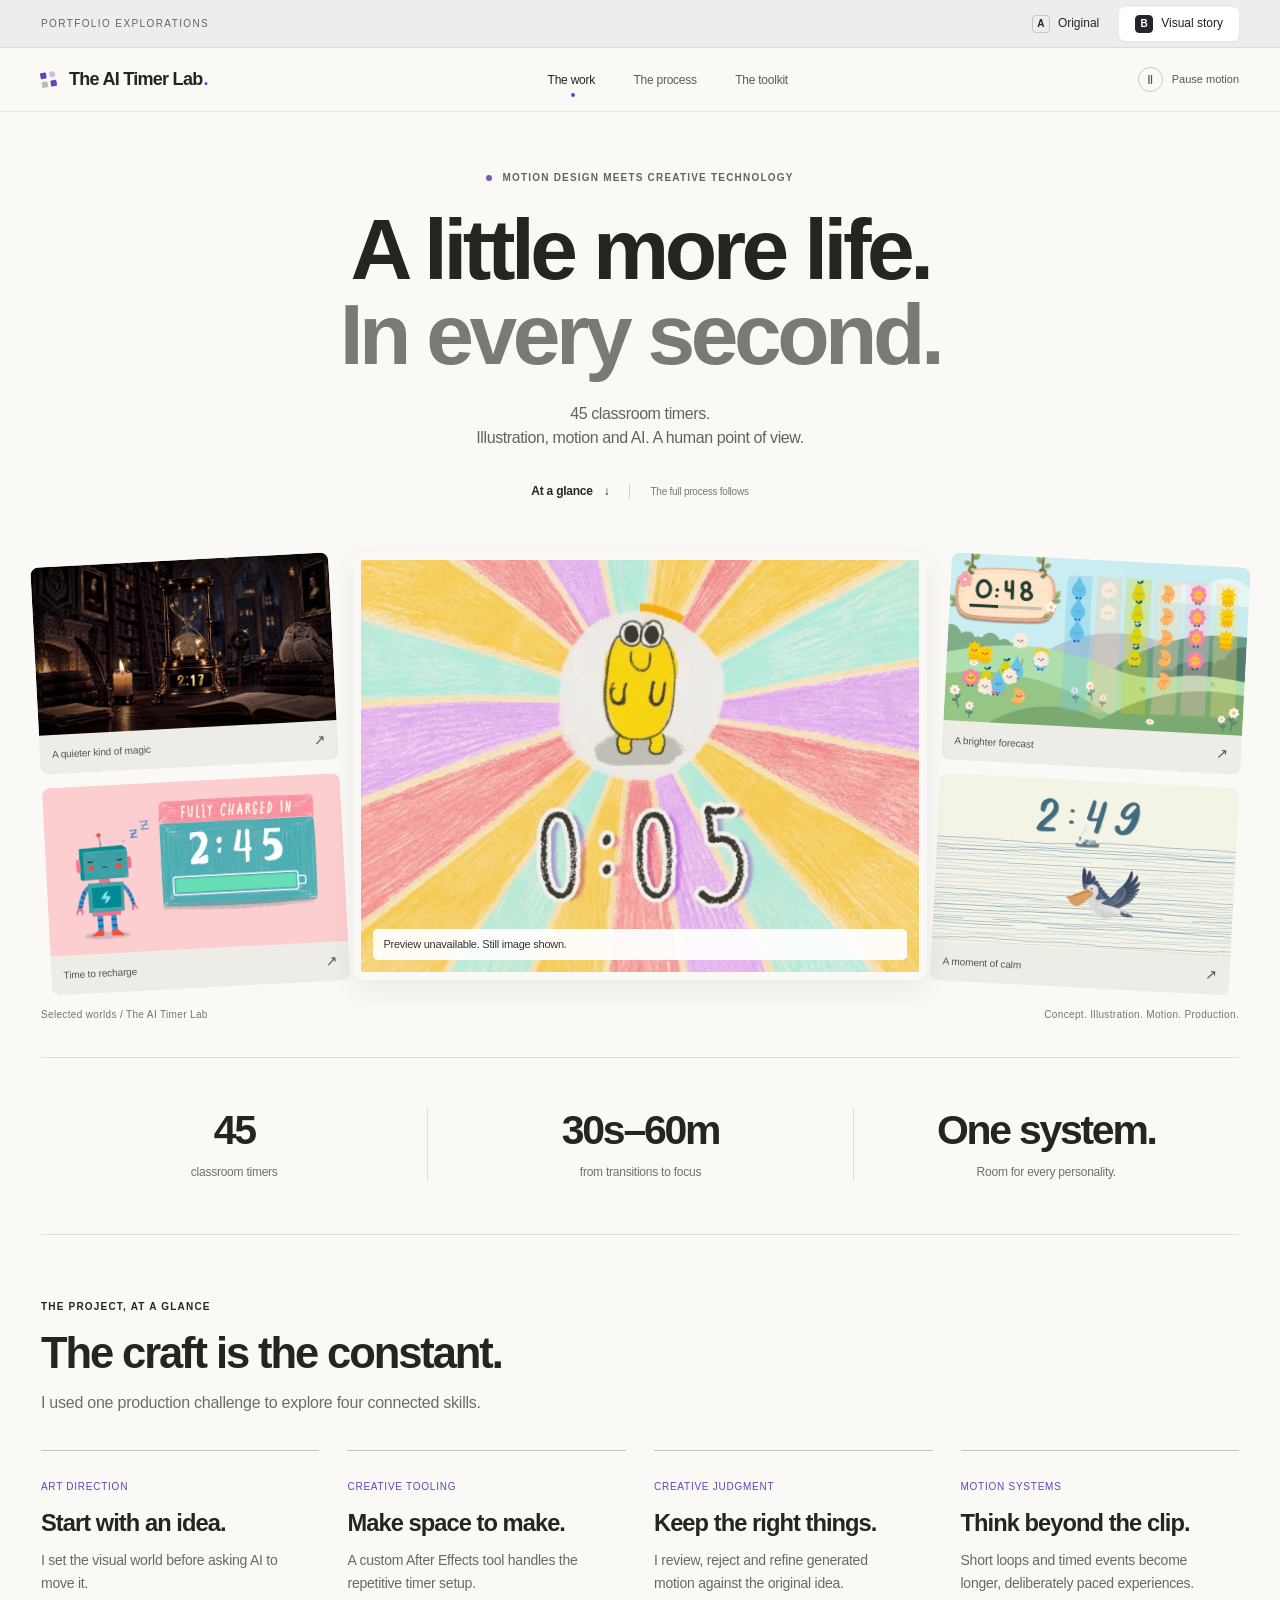
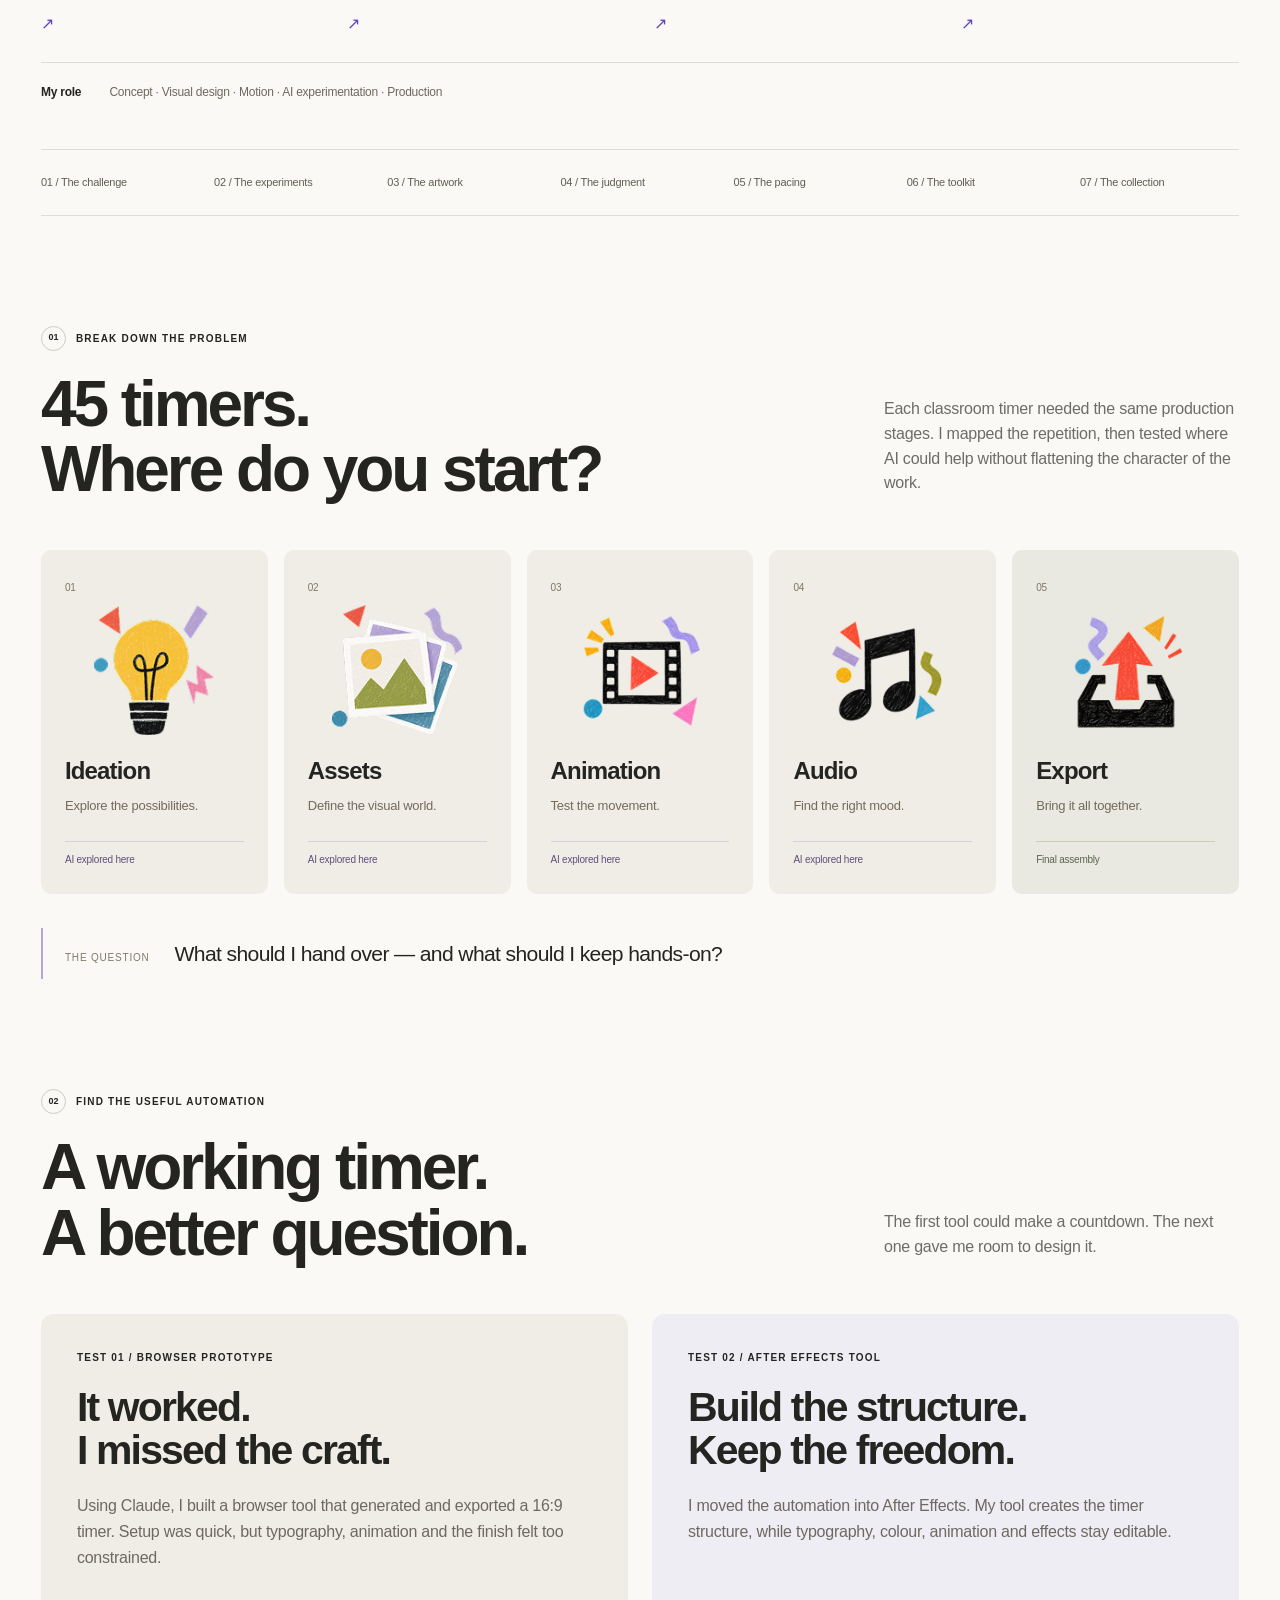
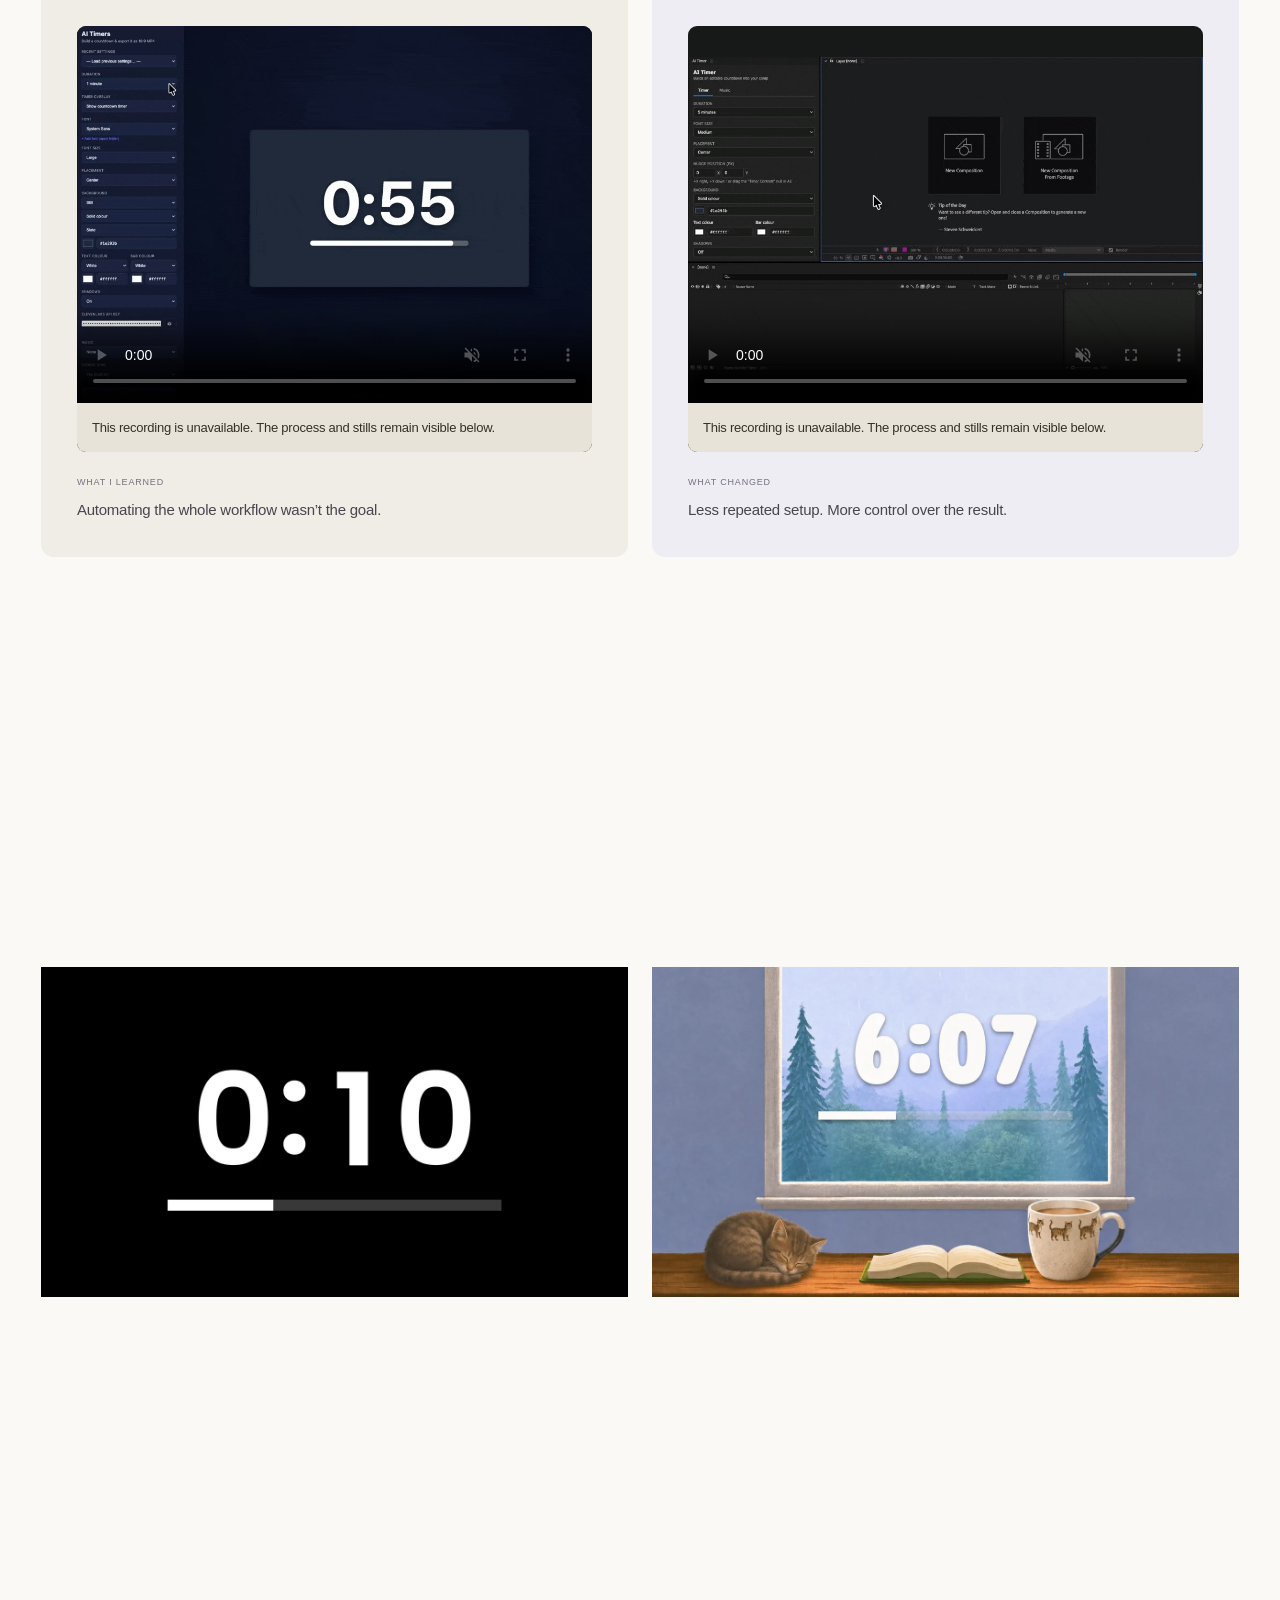
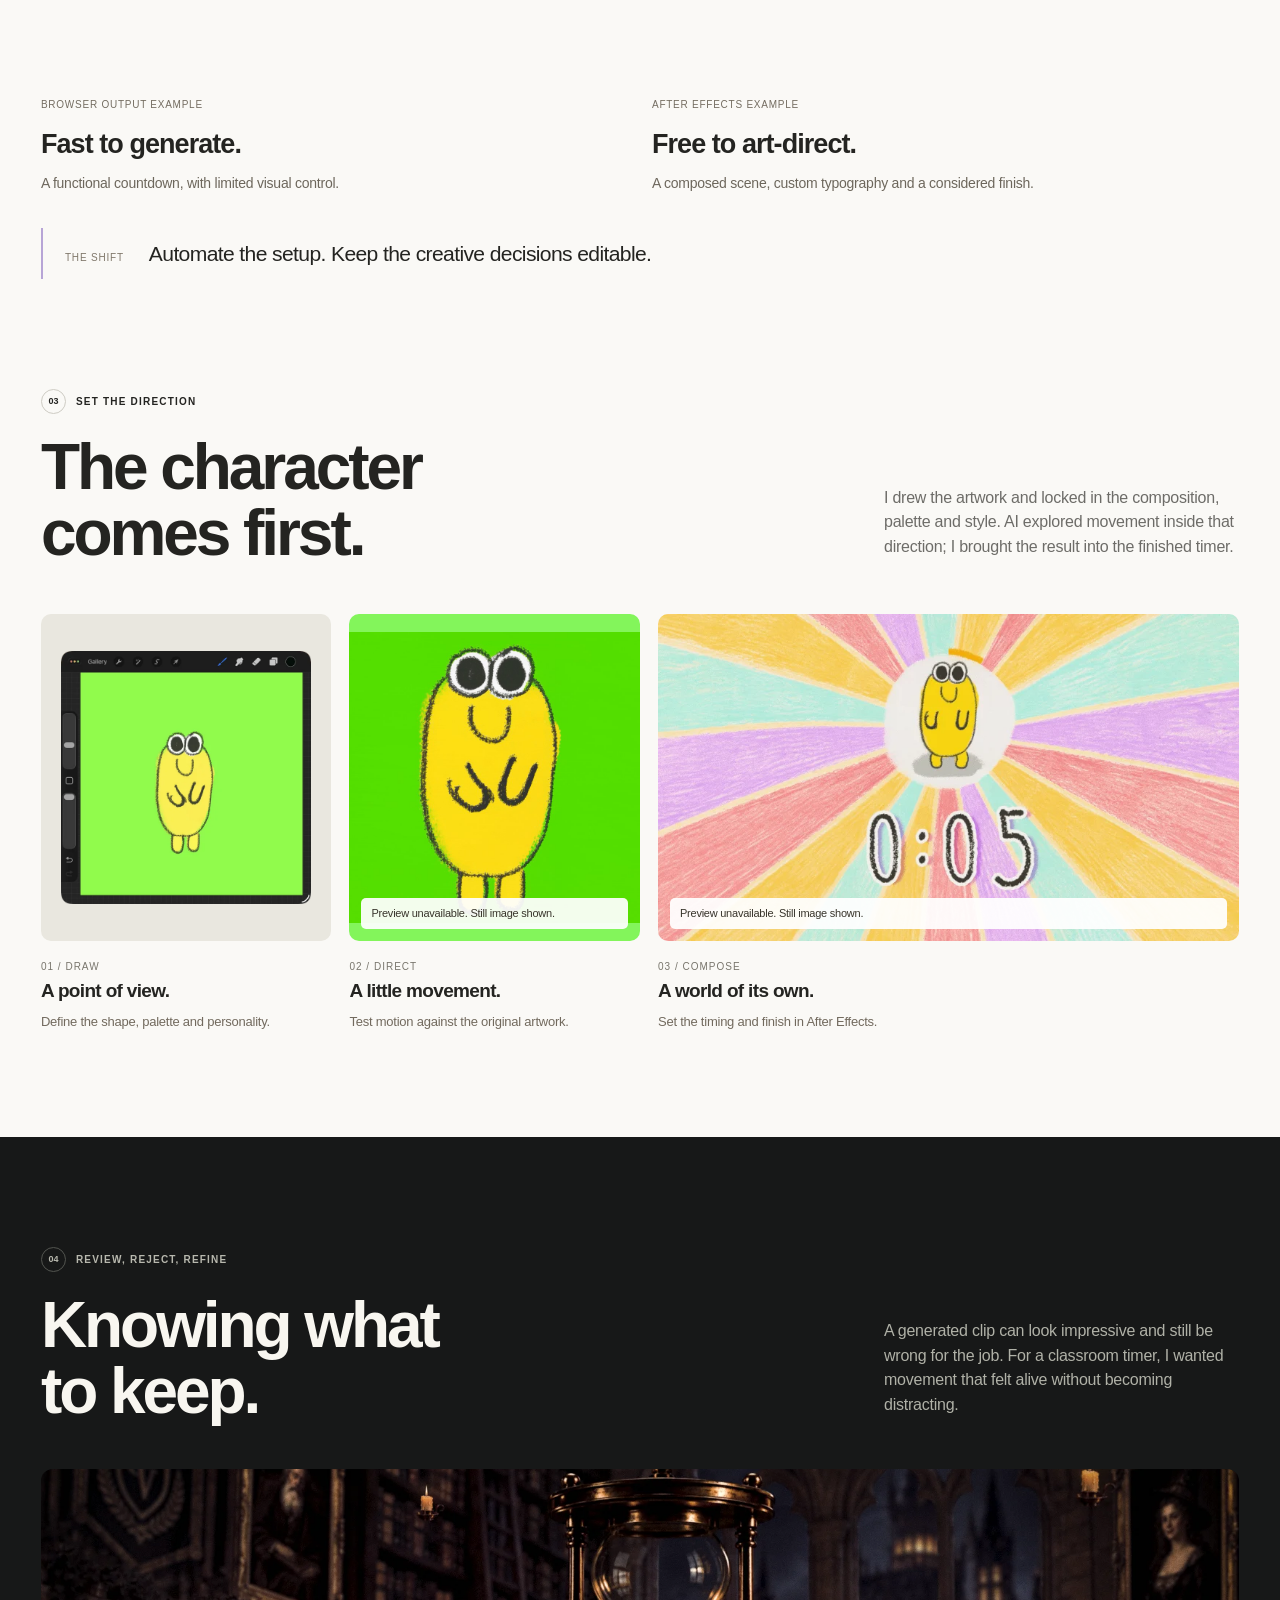
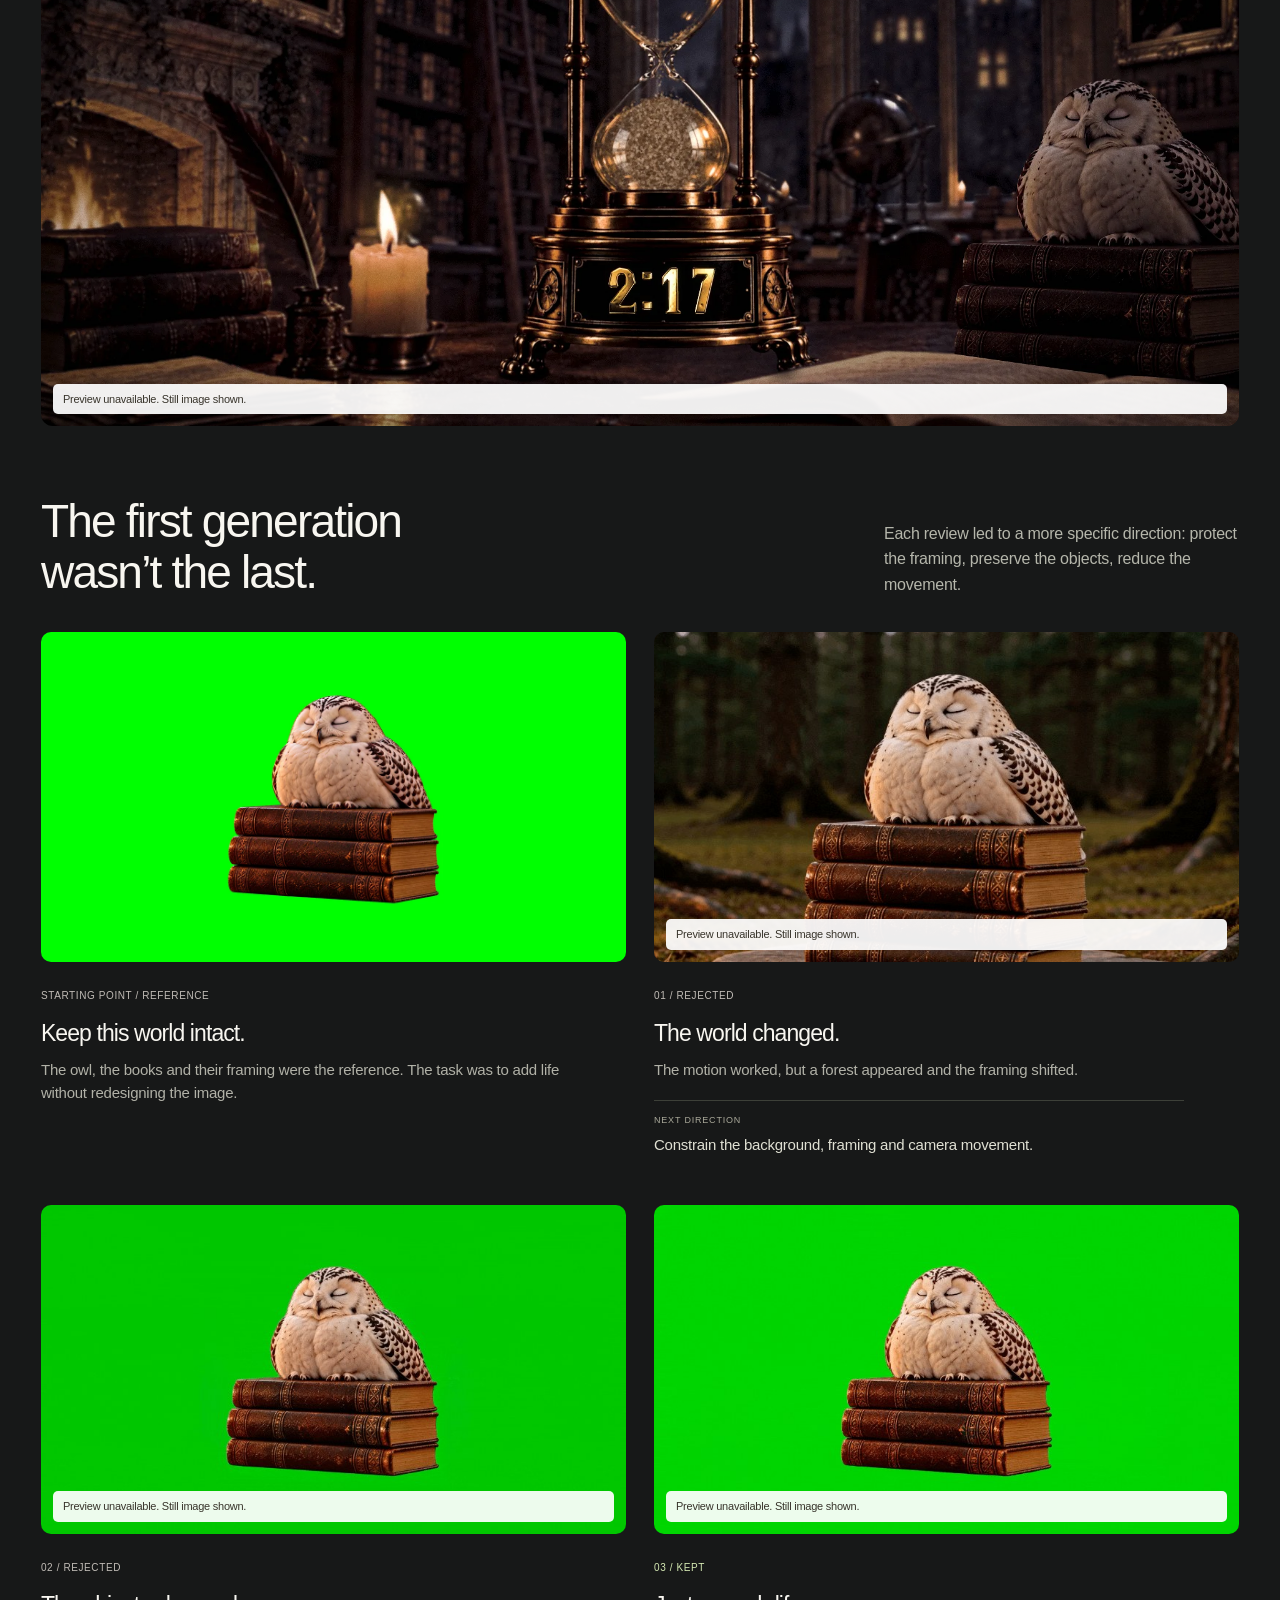
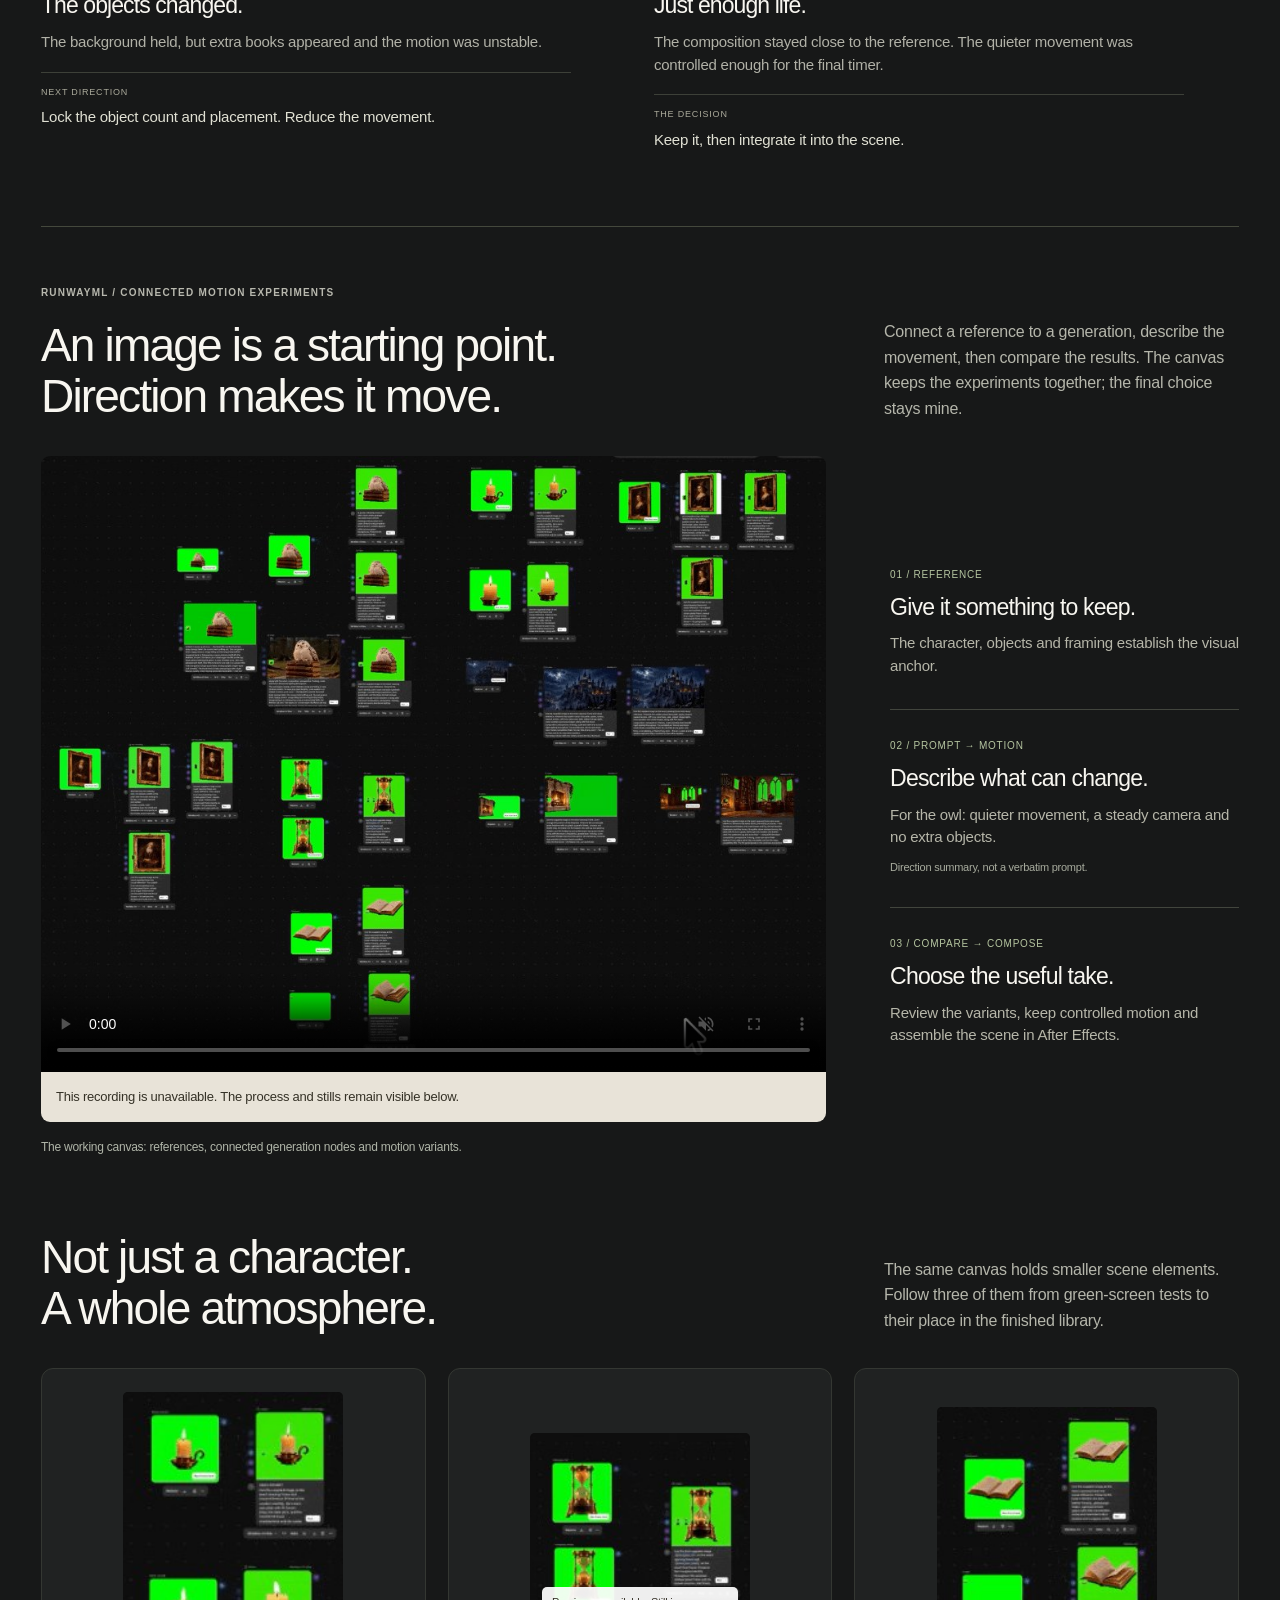
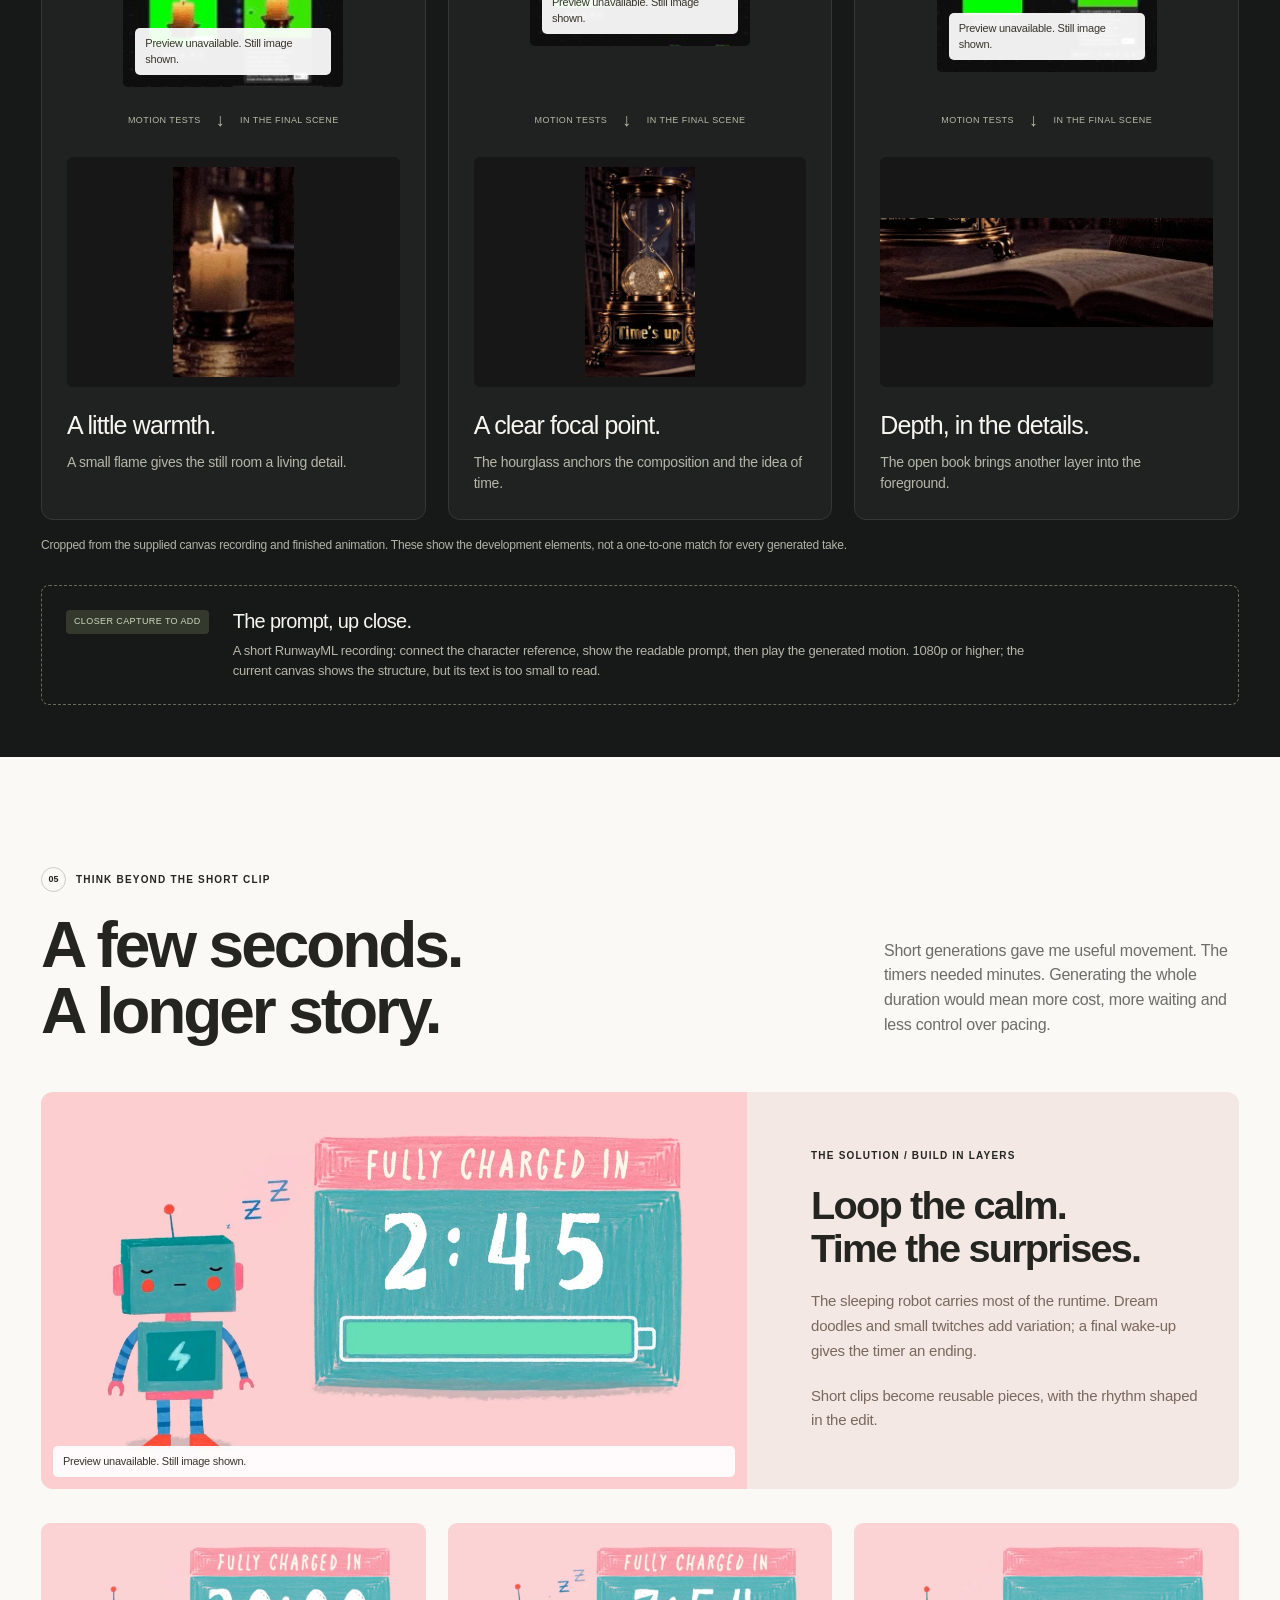
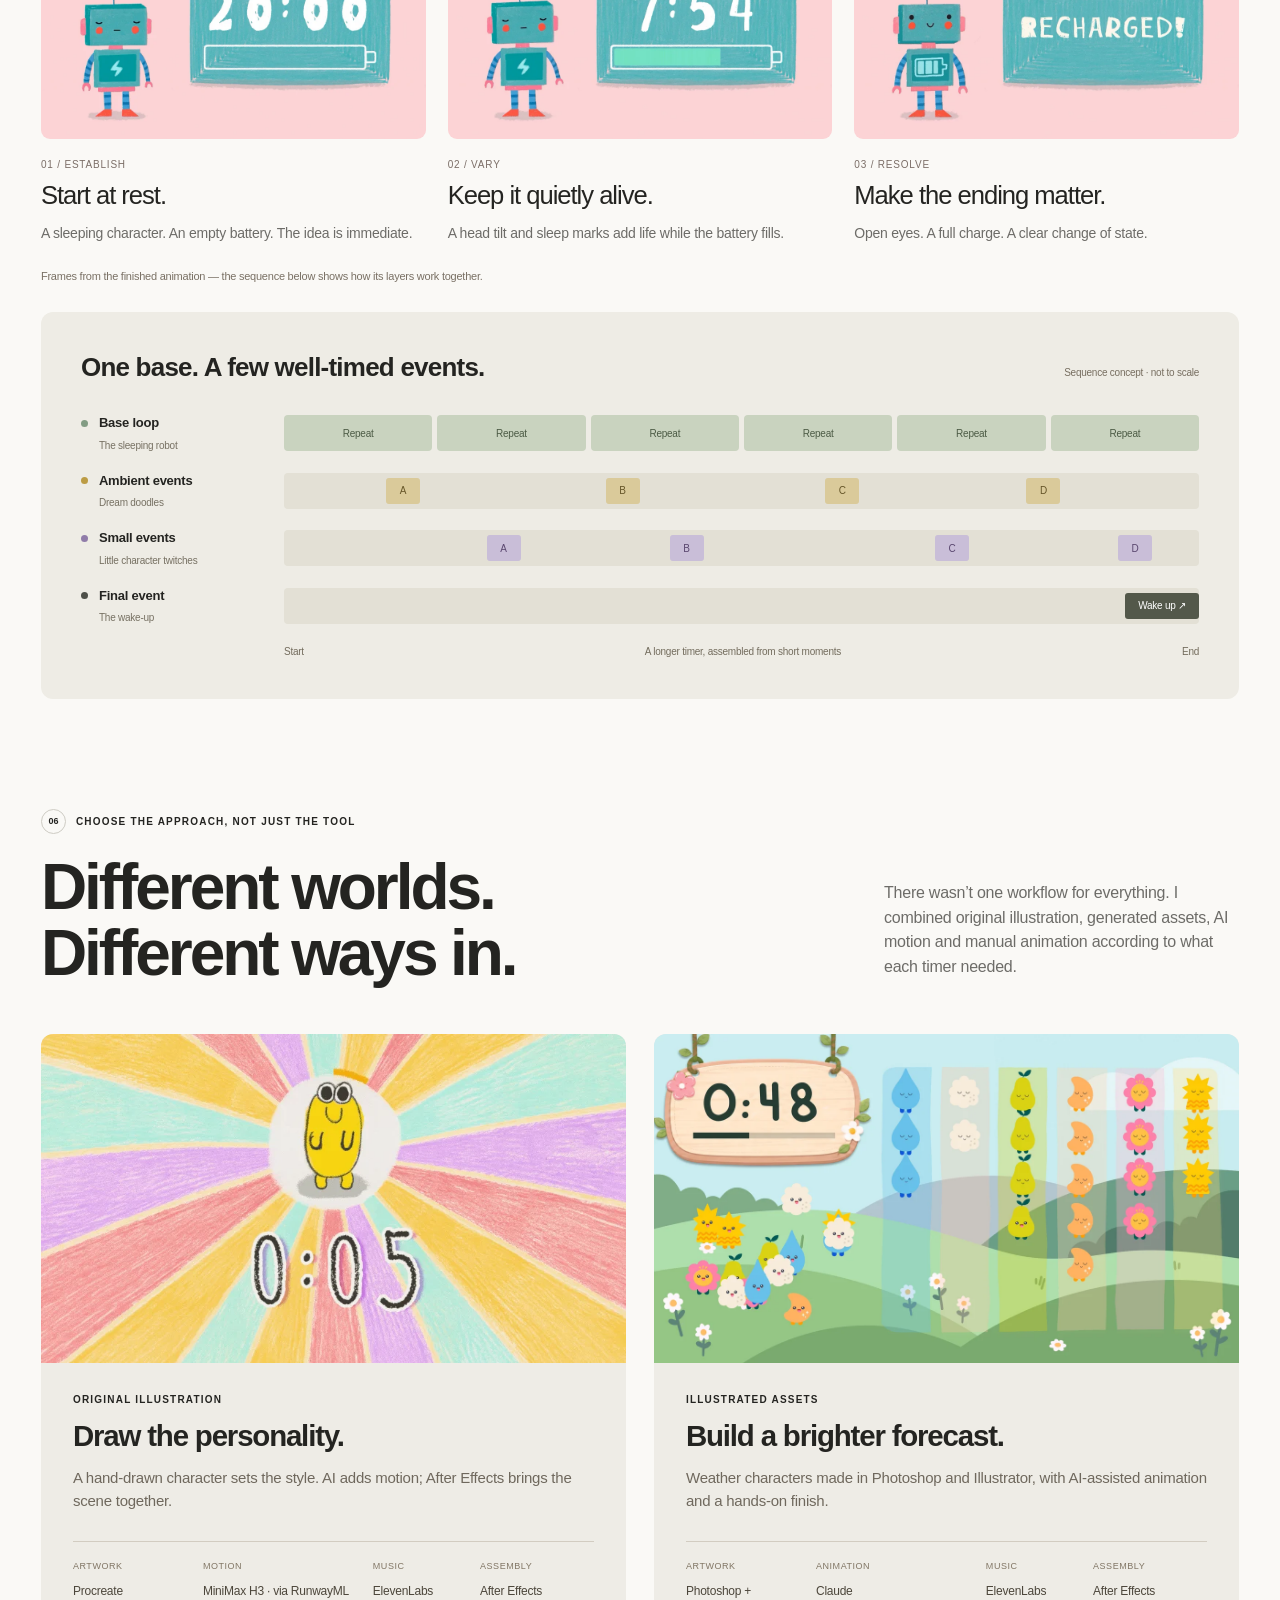
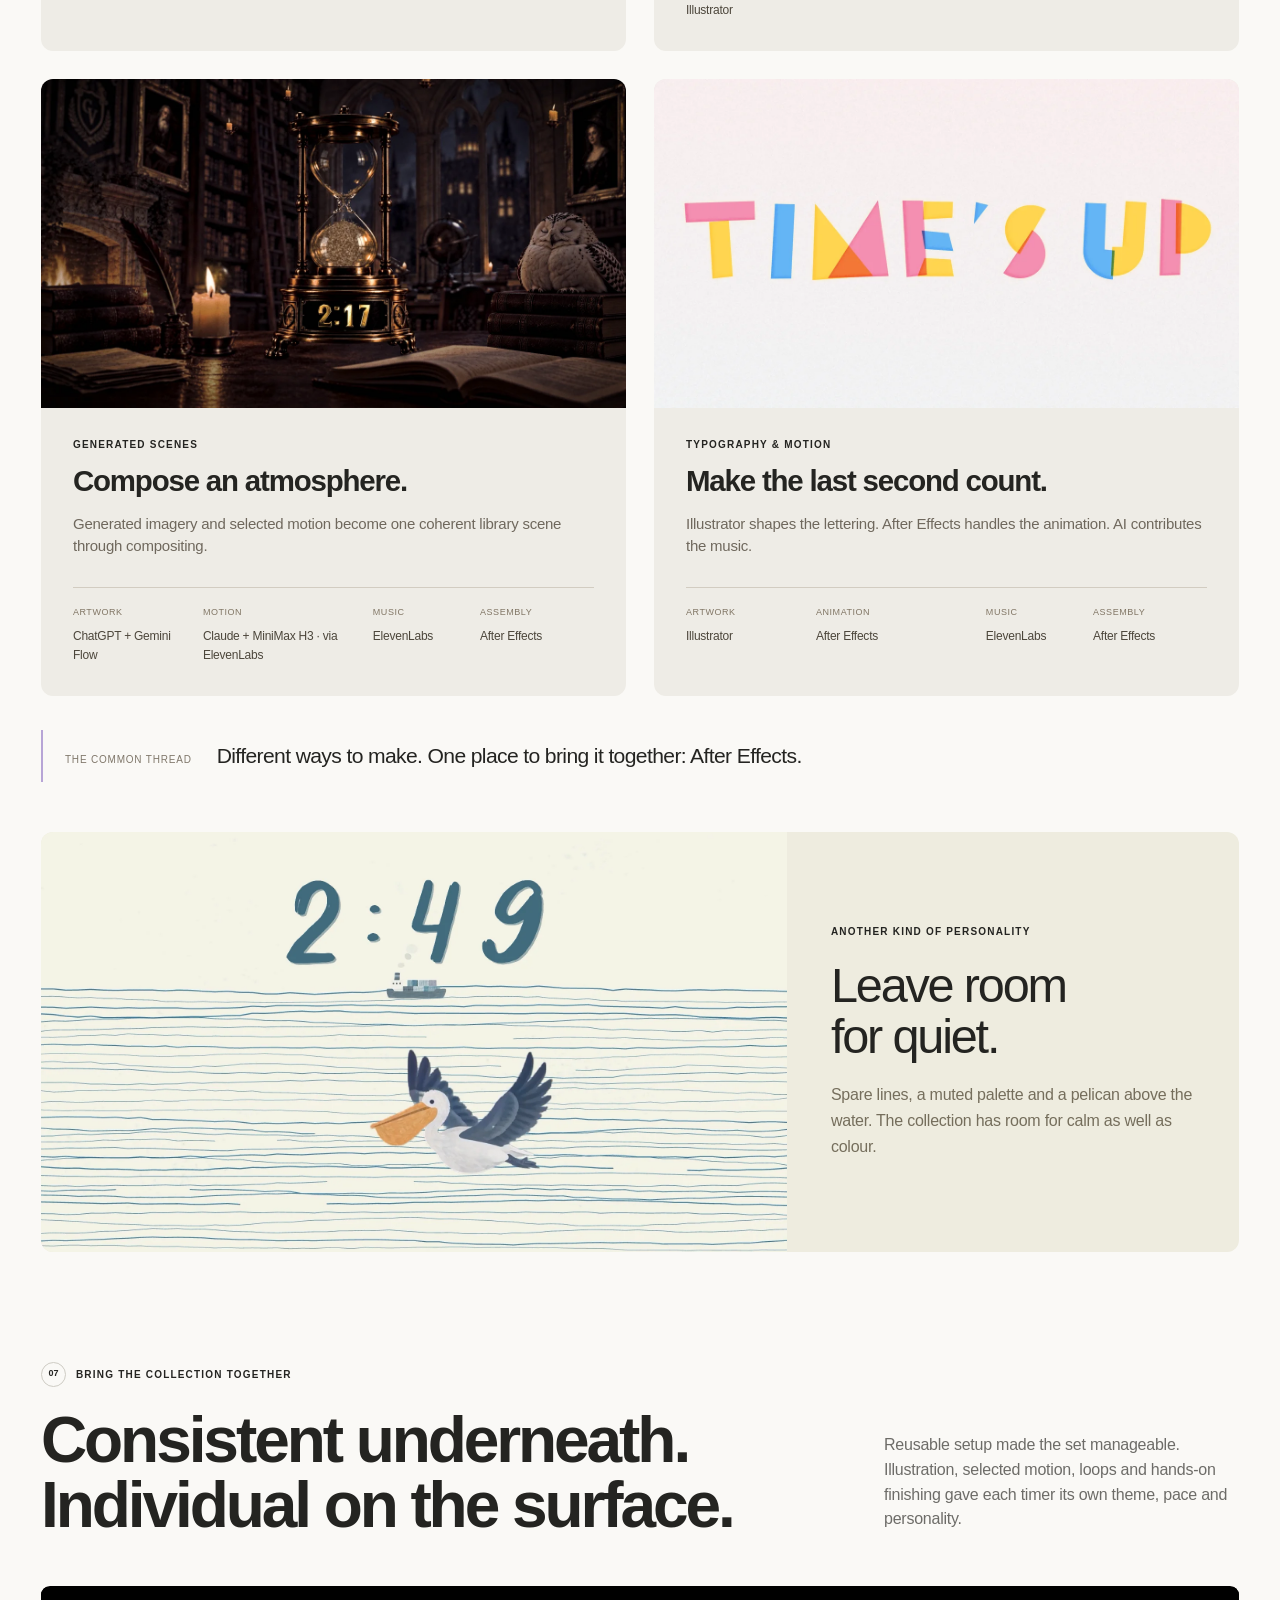
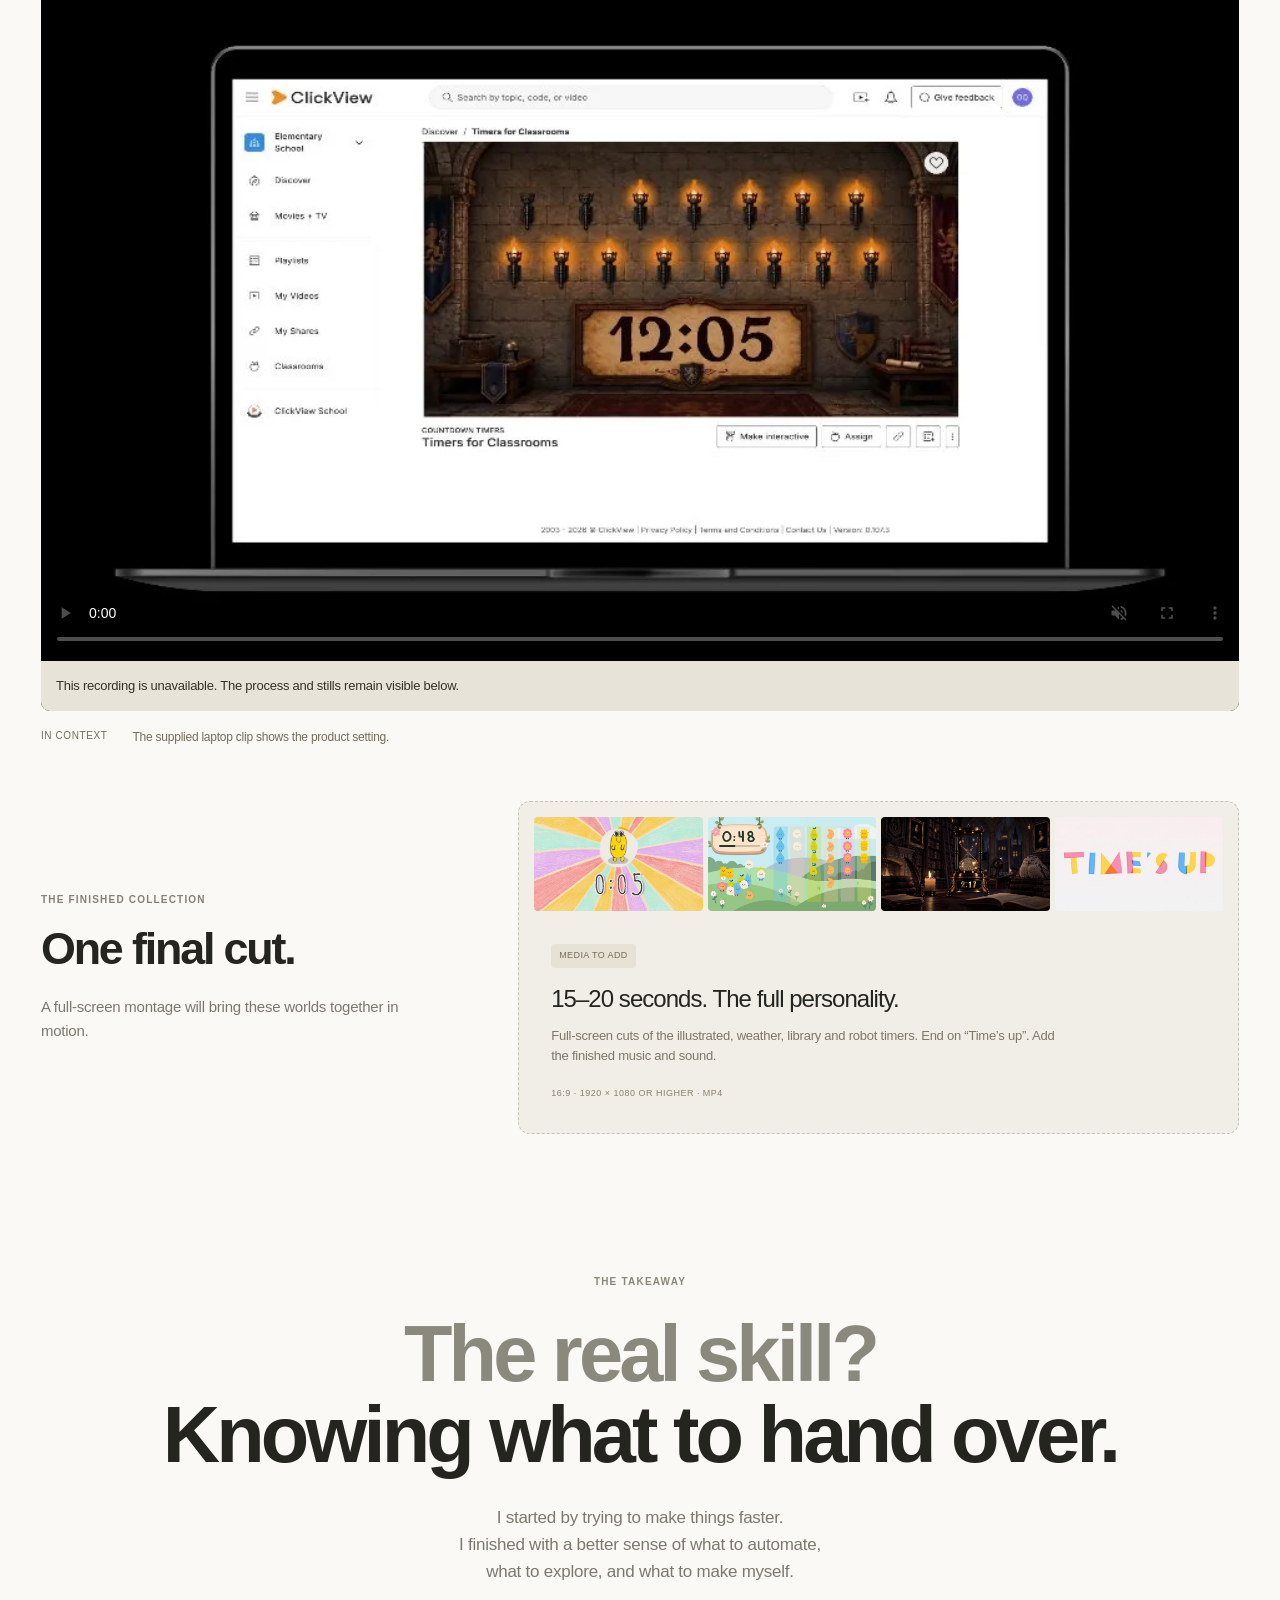
==== commit 6d060ac9: "Refine Design B interactions" ====
--- a/design-b.html
+++ b/design-b.html
@@ -44,7 +44,7 @@
         </div>
         <div class="stage-feature motion-media" data-label="Illustrated character timer">
           <img class="motion-poster" src="assets/design-b/character-800.webp" width="800" height="450" alt="A hand-drawn yellow character with a countdown, surrounded by a burst of pastel colour" fetchpriority="high">
-          <video data-src="assets/timer-lab-review/04-final-timer.mp4" muted loop playsinline preload="none" aria-label="Illustrated character timer animation"></video>
+          <video src="assets/timer-lab-review/04-final-timer.mp4" autoplay muted loop playsinline preload="auto" aria-label="Illustrated character timer animation"></video>
           <button class="media-toggle" type="button" hidden aria-label="Pause illustrated character timer"><span aria-hidden="true">Ⅱ</span></button>
           <span class="media-status" hidden>Preview unavailable. Still image shown.</span>
         </div>
@@ -96,7 +96,7 @@
         <article class="experiment-panel prototype-panel" id="prototype">
           <div class="experiment-copy"><p class="eyebrow">Test 01 / Browser prototype</p><h3>It worked.<br>I missed the craft.</h3><p>Using Claude, I built a browser tool that generated and exported a 16:9 timer. Setup was quick, but typography, animation and the finish felt too constrained.</p></div>
           <div class="inline-film">
-  <video src="assets/timer-lab-review/02-timer-app.mp4" poster="assets/timer-lab-review/02-timer-app.jpg" controls muted playsinline preload="none" aria-label="Browser timer prototype demonstration"></video>
+  <video src="assets/timer-lab-review/02-timer-app.mp4" poster="assets/timer-lab-review/02-timer-app.jpg" autoplay controls muted loop playsinline preload="auto" aria-label="Browser timer prototype demonstration"></video>
   <p class="film-error" hidden>This recording is unavailable. The process and stills remain visible below.</p>
 </div>
           <p class="experiment-verdict"><span>What I learned</span>Automating the whole workflow wasn’t the goal.</p>
@@ -104,7 +104,7 @@
         <article class="experiment-panel plugin-panel">
           <div class="experiment-copy"><p class="eyebrow">Test 02 / After Effects tool</p><h3>Build the structure.<br>Keep the freedom.</h3><p>I moved the automation into After Effects. My tool creates the timer structure, while typography, colour, animation and effects stay editable.</p></div>
           <div class="inline-film">
-  <video src="assets/timer-lab-review/03-ae-plugin.mp4" poster="assets/timer-lab-review/03-ae-plugin.jpg" controls muted playsinline preload="none" aria-label="After Effects timer tool demonstration"></video>
+  <video src="assets/timer-lab-review/03-ae-plugin.mp4" poster="assets/timer-lab-review/03-ae-plugin.jpg" autoplay controls muted loop playsinline preload="auto" aria-label="After Effects timer tool demonstration"></video>
   <p class="film-error" hidden>This recording is unavailable. The process and stills remain visible below.</p>
 </div>
           <p class="experiment-verdict"><span>What changed</span>Less repeated setup. More control over the result.</p>
@@ -126,13 +126,13 @@
         <figure class="drawing-panel"><div class="drawing-mat"><img src="assets/design-b/drawing-640.webp" width="1522" height="1537" alt="Original yellow character drawing in Procreate" loading="lazy"></div><figcaption><span>01 / Draw</span><strong>A point of view.</strong><p>Define the shape, palette and personality.</p></figcaption></figure>
         <figure class="movement-panel"><div class="motion-media " data-label="Character motion test">
   <img class="motion-poster" src="assets/timer-lab-review/04-movement.jpg" width="800" height="450" alt="The illustrated character isolated for an AI motion test" loading="lazy">
-  <video data-src="assets/timer-lab-review/04-movement.mp4" muted loop playsinline preload="none" aria-label="Character motion test animation"></video>
+  <video src="assets/timer-lab-review/04-movement.mp4" autoplay muted loop playsinline preload="auto" aria-label="Character motion test animation"></video>
   <button class="media-toggle" type="button" hidden aria-label="Play character motion test"><span aria-hidden="true">▶</span></button>
   <span class="media-status" hidden>Preview unavailable. Still image shown.</span>
 </div><figcaption><span>02 / Direct</span><strong>A little movement.</strong><p>Test motion against the original artwork.</p></figcaption></figure>
         <figure class="finish-panel"><div class="motion-media " data-label="Finished character scene">
   <img class="motion-poster" src="assets/design-b/character-800.webp" width="800" height="450" alt="The character composited into a colourful finished timer" loading="lazy">
-  <video data-src="assets/timer-lab-review/04-final-timer.mp4" muted loop playsinline preload="none" aria-label="Finished character scene animation"></video>
+  <video src="assets/timer-lab-review/04-final-timer.mp4" autoplay muted loop playsinline preload="auto" aria-label="Finished character scene animation"></video>
   <button class="media-toggle" type="button" hidden aria-label="Play finished character scene"><span aria-hidden="true">▶</span></button>
   <span class="media-status" hidden>Preview unavailable. Still image shown.</span>
 </div><figcaption><span>03 / Compose</span><strong>A world of its own.</strong><p>Set the timing and finish in After Effects.</p></figcaption></figure>
@@ -147,7 +147,7 @@
 </div>
         <div class="motion-media library-scene" data-label="Finished library timer">
   <img class="motion-poster" src="assets/design-b/library-1920.webp" width="800" height="450" alt="A glowing hourglass and sleeping owl in the finished library timer" loading="lazy">
-  <video data-src="assets/timer-lab-review/05-final.mp4" muted loop playsinline preload="none" aria-label="Finished library timer animation"></video>
+  <video src="assets/timer-lab-review/05-final.mp4" autoplay muted loop playsinline preload="auto" aria-label="Finished library timer animation"></video>
   <button class="media-toggle" type="button" hidden aria-label="Play finished library timer"><span aria-hidden="true">▶</span></button>
   <span class="media-status" hidden>Preview unavailable. Still image shown.</span>
 </div>
@@ -156,19 +156,19 @@
           <figure><div class="reference-media"><img src="assets/design-b/owl-reference-1280.webp" width="3381" height="1902" alt="The reference owl asleep on a stack of books against a green background" loading="lazy"></div><figcaption><span class="verdict">Starting point / Reference</span><h3>Keep this world intact.</h3><p>The owl, the books and their framing were the reference. The task was to add life without redesigning the image.</p></figcaption></figure>
           <figure><div class="motion-media " data-label="First owl generation">
   <img class="motion-poster" src="assets/timer-lab-review/05-owl-bad-1.jpg" width="800" height="450" alt="Rejected owl generation with an unwanted forest background" loading="lazy">
-  <video data-src="assets/timer-lab-review/05-owl-bad-1.mp4" muted loop playsinline preload="none" aria-label="First owl generation animation"></video>
+  <video src="assets/timer-lab-review/05-owl-bad-1.mp4" autoplay muted loop playsinline preload="auto" aria-label="First owl generation animation"></video>
   <button class="media-toggle" type="button" hidden aria-label="Play first owl generation"><span aria-hidden="true">▶</span></button>
   <span class="media-status" hidden>Preview unavailable. Still image shown.</span>
 </div><figcaption><span class="verdict">01 / Rejected</span><h3>The world changed.</h3><p>The motion worked, but a forest appeared and the framing shifted.</p><p class="next-direction"><span>Next direction</span>Constrain the background, framing and camera movement.</p></figcaption></figure>
           <figure><div class="motion-media " data-label="Second owl generation">
   <img class="motion-poster" src="assets/timer-lab-review/05-owl-bad-2.jpg" width="800" height="450" alt="Rejected owl generation with extra books and unstable movement" loading="lazy">
-  <video data-src="assets/timer-lab-review/05-owl-bad-2.mp4" muted loop playsinline preload="none" aria-label="Second owl generation animation"></video>
+  <video src="assets/timer-lab-review/05-owl-bad-2.mp4" autoplay muted loop playsinline preload="auto" aria-label="Second owl generation animation"></video>
   <button class="media-toggle" type="button" hidden aria-label="Play second owl generation"><span aria-hidden="true">▶</span></button>
   <span class="media-status" hidden>Preview unavailable. Still image shown.</span>
 </div><figcaption><span class="verdict">02 / Rejected</span><h3>The objects changed.</h3><p>The background held, but extra books appeared and the motion was unstable.</p><p class="next-direction"><span>Next direction</span>Lock the object count and placement. Reduce the movement.</p></figcaption></figure>
           <figure><div class="motion-media " data-label="Approved owl generation">
   <img class="motion-poster" src="assets/timer-lab-review/05-owl-approved.jpg" width="800" height="450" alt="Approved owl generation preserving the reference composition" loading="lazy">
-  <video data-src="assets/timer-lab-review/05-owl-approved.mp4" muted loop playsinline preload="none" aria-label="Approved owl generation animation"></video>
+  <video src="assets/timer-lab-review/05-owl-approved.mp4" autoplay muted loop playsinline preload="auto" aria-label="Approved owl generation animation"></video>
   <button class="media-toggle" type="button" hidden aria-label="Play approved owl generation"><span aria-hidden="true">▶</span></button>
   <span class="media-status" hidden>Preview unavailable. Still image shown.</span>
 </div><figcaption><span class="verdict approved">03 / Kept</span><h3>Just enough life.</h3><p>The composition stayed close to the reference. The quieter movement was controlled enough for the final timer.</p><p class="next-direction"><span>The decision</span>Keep it, then integrate it into the scene.</p></figcaption></figure>
@@ -177,7 +177,7 @@
           <div class="subchapter-heading"><div><p class="eyebrow">RunwayML / Connected motion experiments</p><h3 id="connector-title">An image is a starting point.<br>Direction makes it move.</h3></div><p>Connect a reference to a generation, describe the movement, then compare the results. The canvas keeps the experiments together; the final choice stays mine.</p></div>
           <div class="connector-workspace">
           <figure><div class="inline-film">
-  <video src="assets/timer-lab-review/05-node.mp4" poster="assets/timer-lab-review/05-node.jpg" controls muted playsinline preload="none" aria-label="Connected image and AI motion experiments on the working canvas"></video>
+  <video src="assets/timer-lab-review/05-node.mp4" poster="assets/timer-lab-review/05-node.jpg" autoplay controls muted loop playsinline preload="auto" aria-label="Connected image and AI motion experiments on the working canvas"></video>
   <p class="film-error" hidden>This recording is unavailable. The process and stills remain visible below.</p>
 </div><figcaption>The working canvas: references, connected generation nodes and motion variants.</figcaption></figure>
           <ol class="connector-guide">
@@ -191,7 +191,7 @@
             <figure>
               <div class="motion-media node-crop" style="--crop-ratio:164/220;--crop-width:585.37%;--crop-left:-307.93%;--crop-top:0%" data-label="Candle motion nodes">
                 <img class="motion-poster" src="assets/timer-lab-review/05-node.jpg" width="960" height="752" alt="Candle reference images beside generation nodes on the actual canvas" loading="lazy">
-                <video data-src="assets/timer-lab-review/05-node.mp4" muted loop playsinline preload="none" aria-label="Close-up of the candle motion tests"></video>
+                <video src="assets/timer-lab-review/05-node.mp4" autoplay muted loop playsinline preload="auto" aria-label="Close-up of the candle motion tests"></video>
                 <button class="media-toggle" type="button" hidden aria-label="Play candle motion nodes"><span aria-hidden="true">▶</span></button>
                 <span class="media-status" hidden>Preview unavailable. Still image shown.</span>
               </div>
@@ -202,7 +202,7 @@
             <figure>
               <div class="motion-media node-crop" style="--crop-ratio:186/180;--crop-width:516.13%;--crop-left:-147.85%;--crop-top:-191.67%" data-label="Hourglass motion nodes">
                 <img class="motion-poster" src="assets/timer-lab-review/05-node.jpg" width="960" height="752" alt="Green-screen hourglass reference and motion variants on the actual canvas" loading="lazy">
-                <video data-src="assets/timer-lab-review/05-node.mp4" muted loop playsinline preload="none" aria-label="Close-up of the hourglass motion tests"></video>
+                <video src="assets/timer-lab-review/05-node.mp4" autoplay muted loop playsinline preload="auto" aria-label="Close-up of the hourglass motion tests"></video>
                 <button class="media-toggle" type="button" hidden aria-label="Play hourglass motion nodes"><span aria-hidden="true">▶</span></button>
                 <span class="media-status" hidden>Preview unavailable. Still image shown.</span>
               </div>
@@ -213,7 +213,7 @@
             <figure>
               <div class="motion-media node-crop" style="--crop-ratio:185/223;--crop-width:518.92%;--crop-left:-152.43%;--crop-top:-230.94%" data-label="Book motion nodes">
                 <img class="motion-poster" src="assets/timer-lab-review/05-node.jpg" width="960" height="752" alt="Open book references beside generation nodes on the actual canvas" loading="lazy">
-                <video data-src="assets/timer-lab-review/05-node.mp4" muted loop playsinline preload="none" aria-label="Close-up of the book motion tests"></video>
+                <video src="assets/timer-lab-review/05-node.mp4" autoplay muted loop playsinline preload="auto" aria-label="Close-up of the book motion tests"></video>
                 <button class="media-toggle" type="button" hidden aria-label="Play book motion nodes"><span aria-hidden="true">▶</span></button>
                 <span class="media-status" hidden>Preview unavailable. Still image shown.</span>
               </div>
@@ -236,7 +236,7 @@
       <div class="pacing-stage">
         <div class="motion-media " data-label="Robot timer excerpt">
   <img class="motion-poster" src="assets/design-b/robot-1280.webp" width="800" height="450" alt="A sleeping teal robot next to the battery countdown" loading="lazy">
-  <video data-src="assets/timer-lab-review/06-robot-timer.mp4" muted loop playsinline preload="none" aria-label="Robot timer excerpt animation"></video>
+  <video src="assets/timer-lab-review/06-robot-timer.mp4" autoplay muted loop playsinline preload="auto" aria-label="Robot timer excerpt animation"></video>
   <button class="media-toggle" type="button" hidden aria-label="Play robot timer excerpt"><span aria-hidden="true">▶</span></button>
   <span class="media-status" hidden>Preview unavailable. Still image shown.</span>
 </div>
@@ -279,7 +279,7 @@
   <p class="section-deck">Reusable setup made the set manageable. Illustration, selected motion, loops and hands-on finishing gave each timer its own theme, pace and personality.</p>
 </div>
       <figure class="context-film"><div class="inline-film">
-  <video src="assets/portfolio.mp4" poster="assets/design-b/context-poster.webp" controls muted playsinline preload="none" aria-label="Existing timer context clip" data-start="2"></video>
+  <video src="assets/portfolio.mp4" poster="assets/design-b/context-poster.webp" autoplay controls muted loop playsinline preload="auto" aria-label="Existing timer context clip" data-start="2"></video>
   <p class="film-error" hidden>This recording is unavailable. The process and stills remain visible below.</p>
 </div><figcaption><span>In context</span>The supplied laptop clip shows the product setting.</figcaption></figure>
       <div class="reel-section">
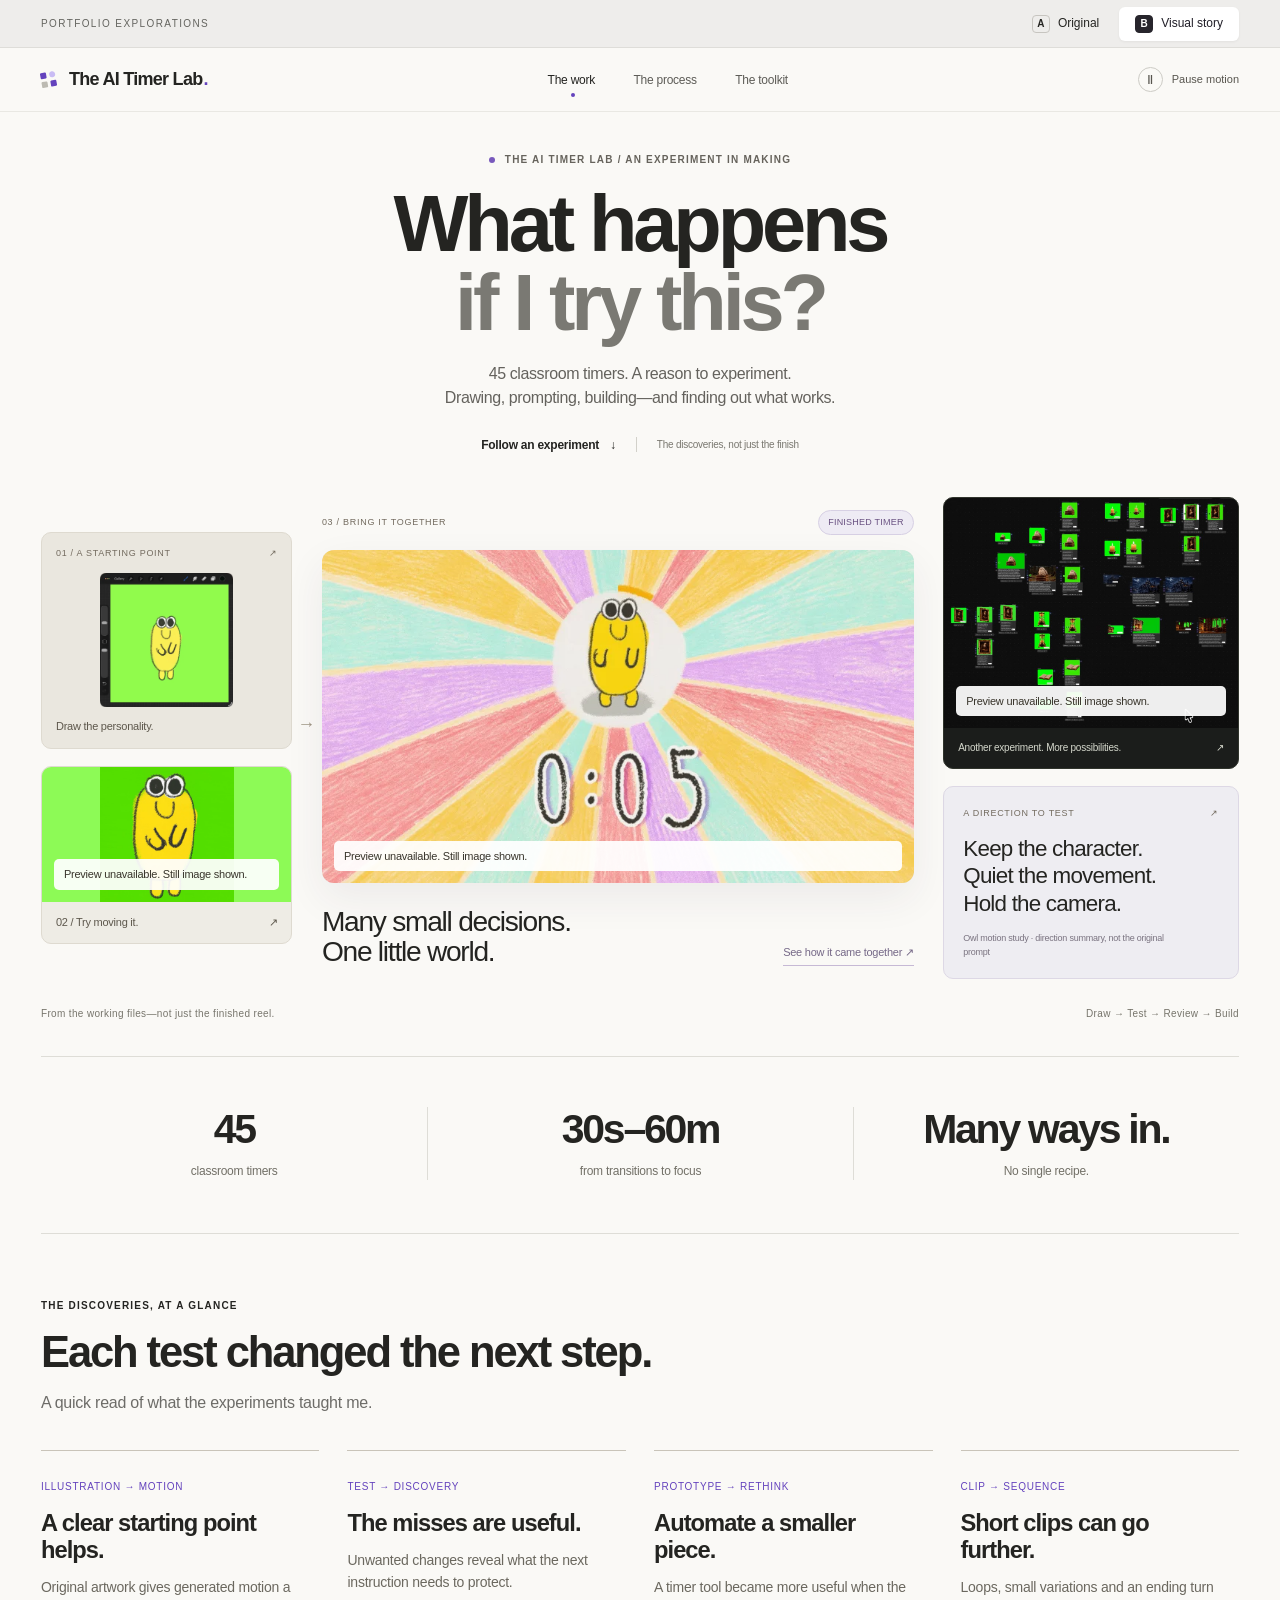
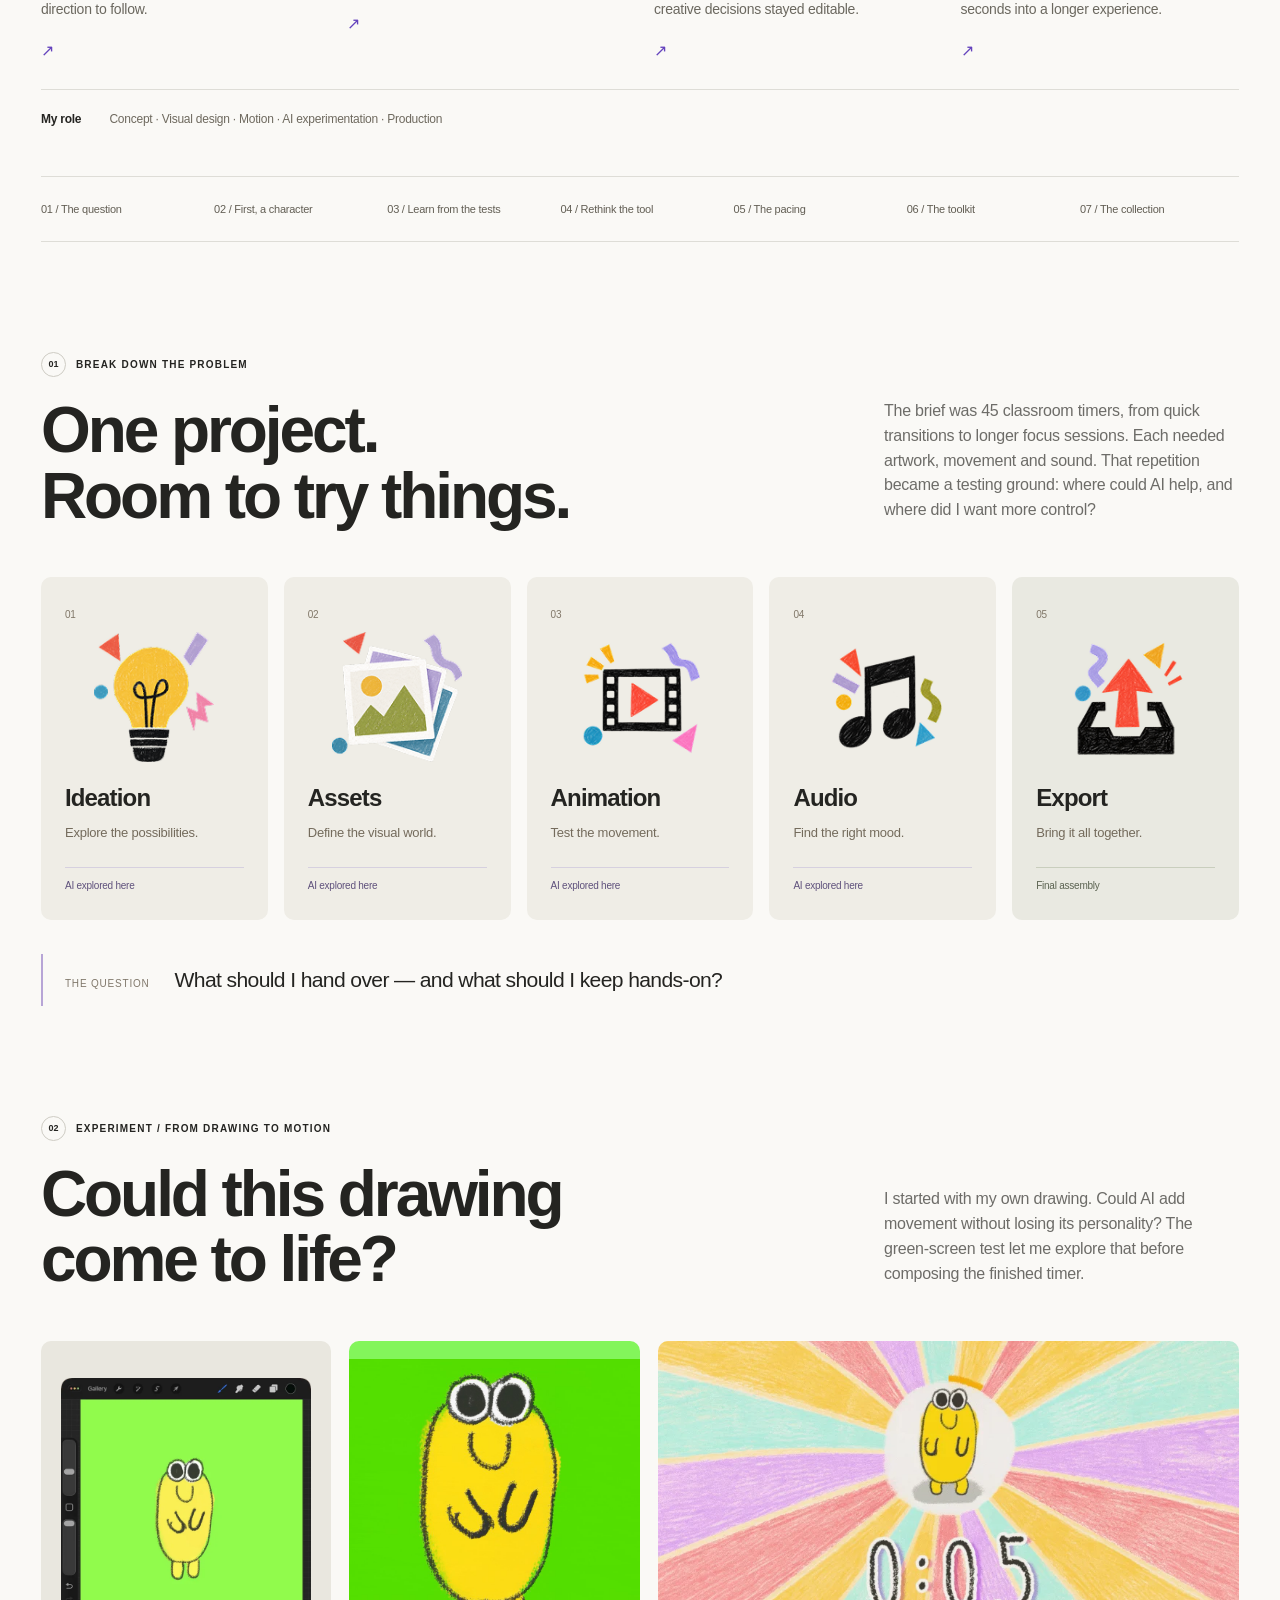
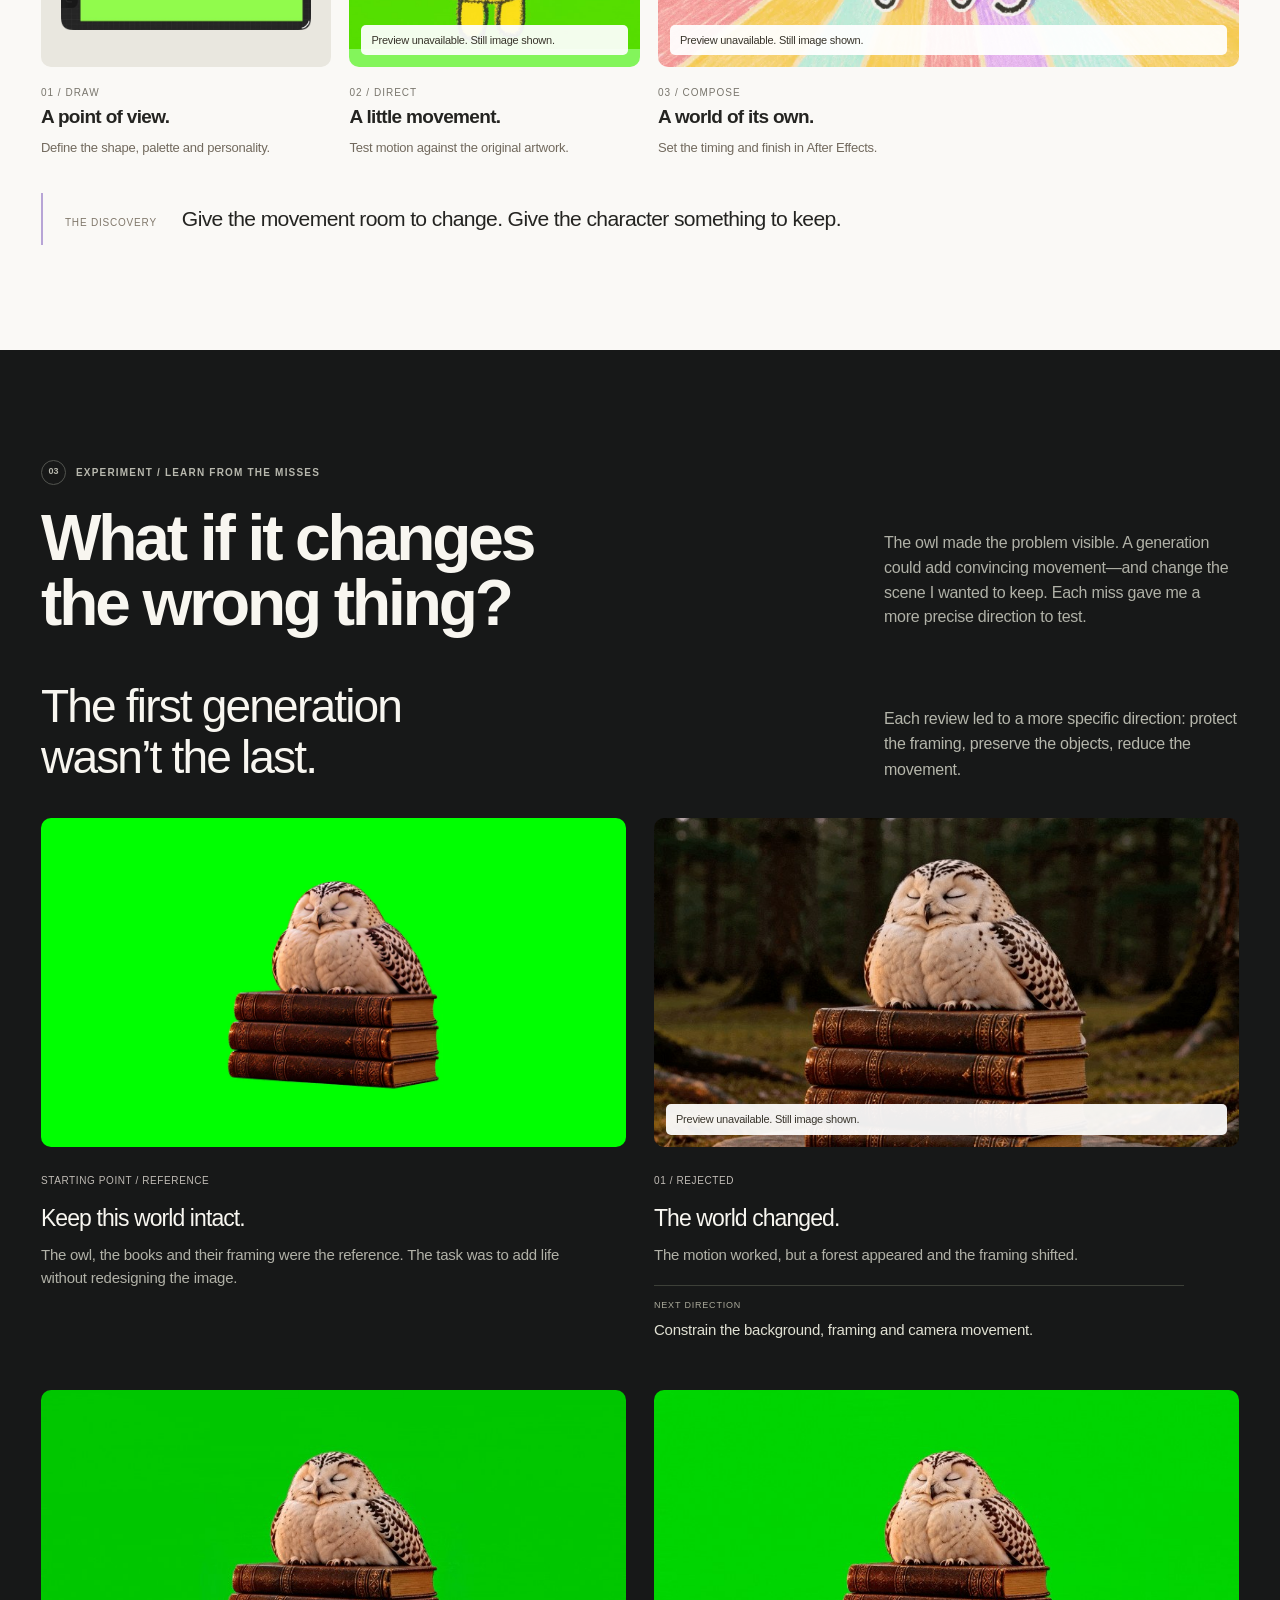
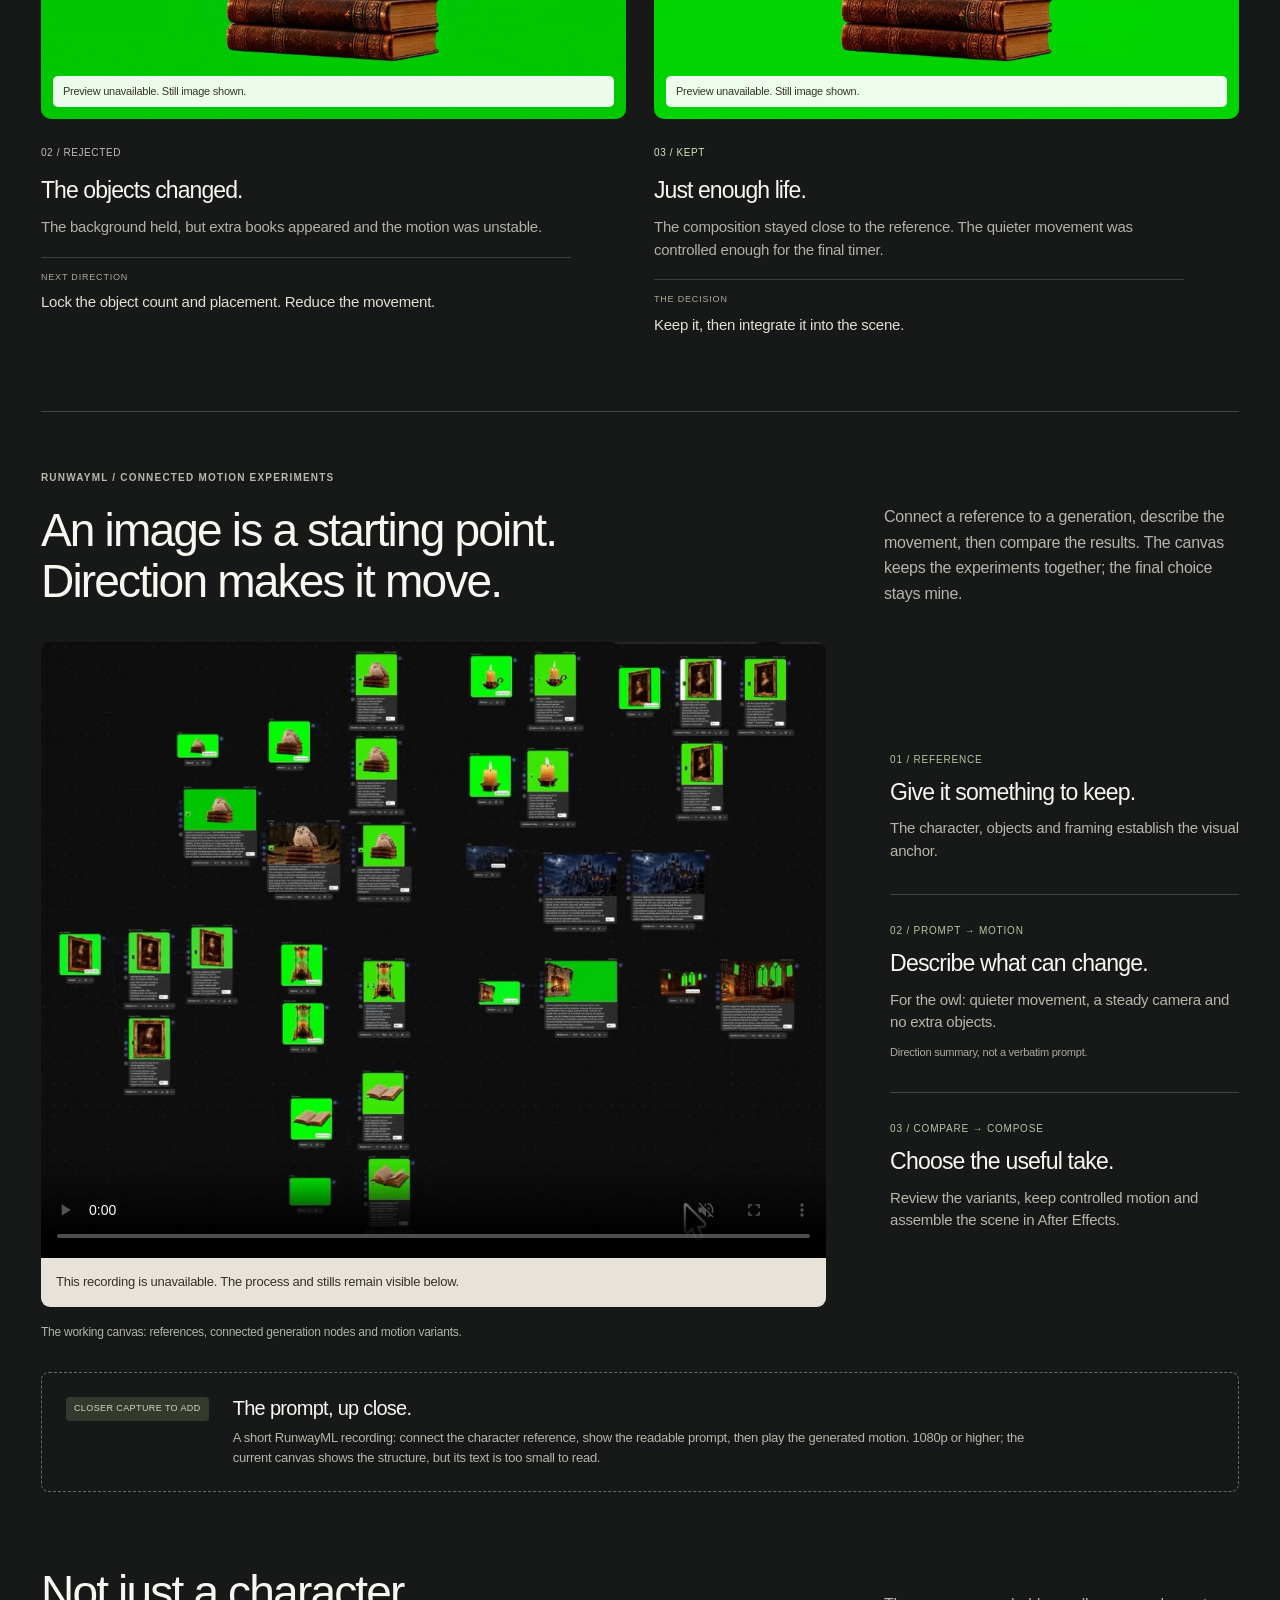
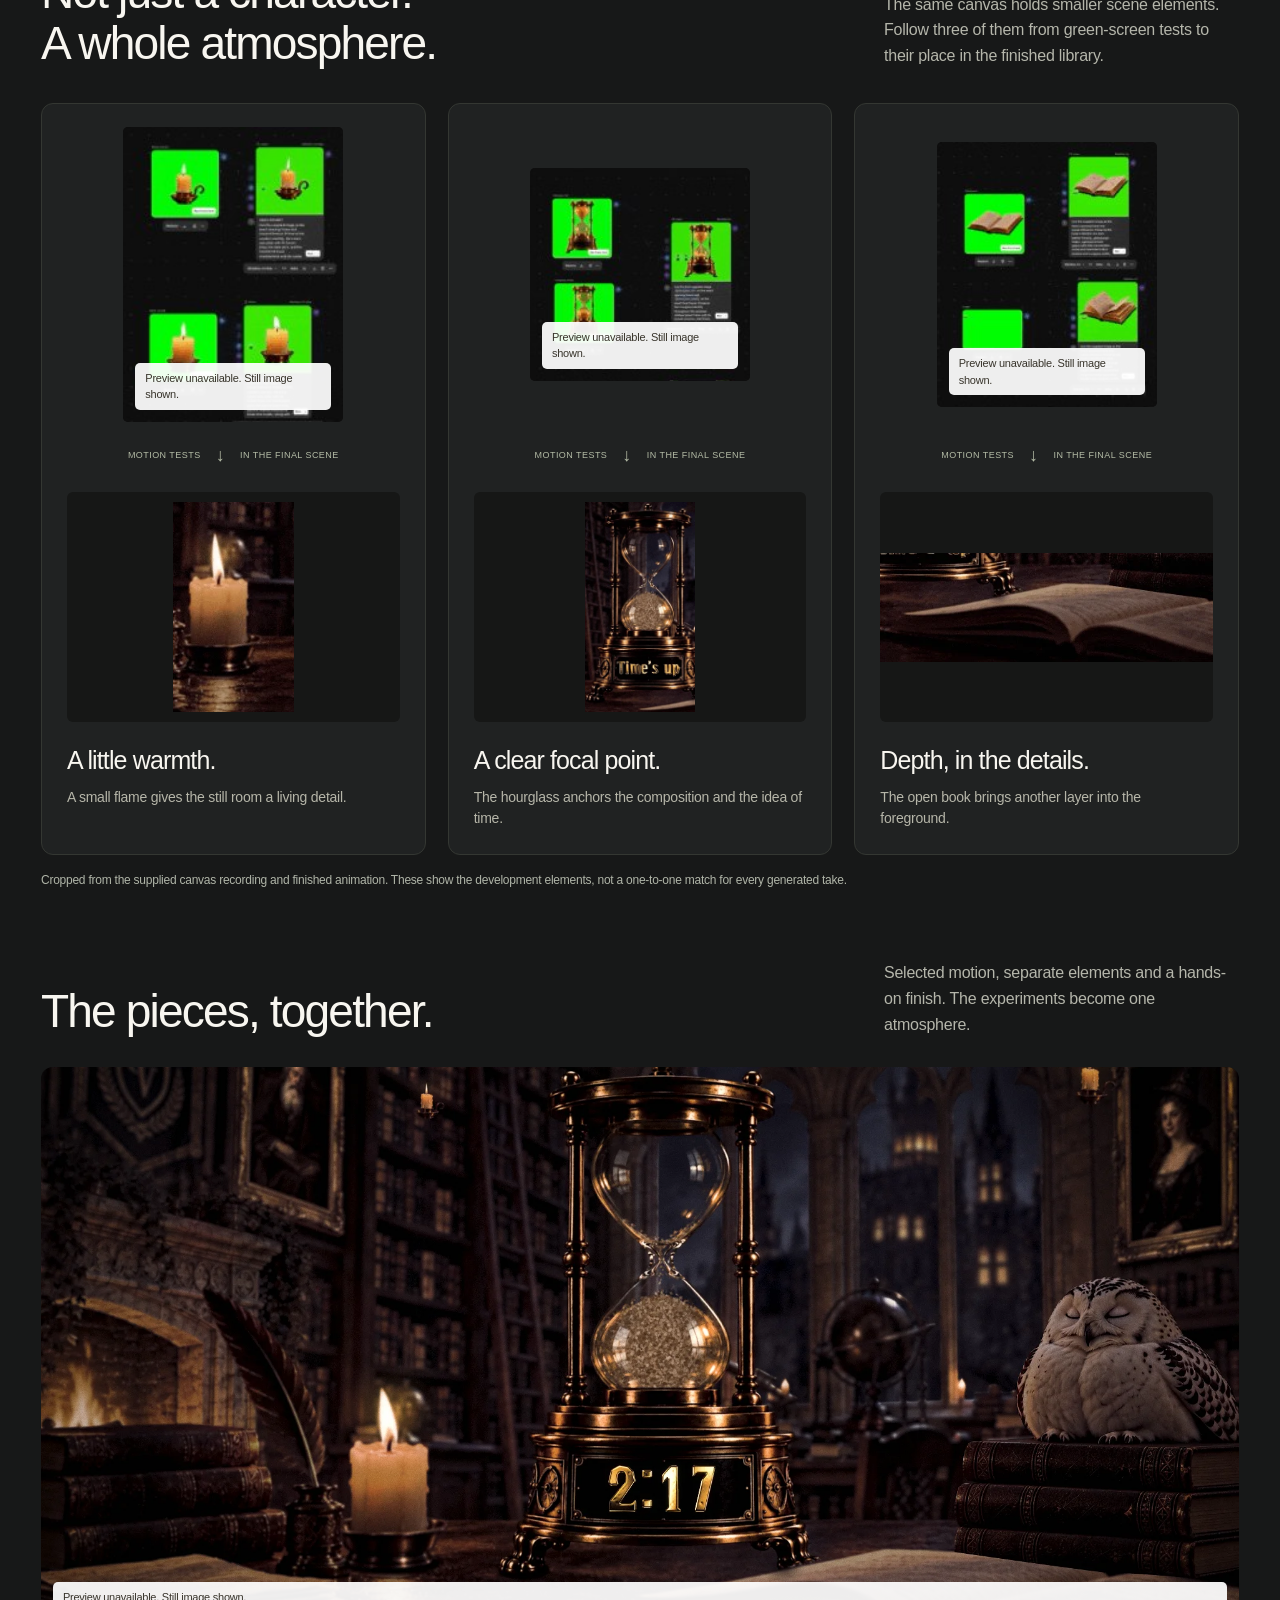
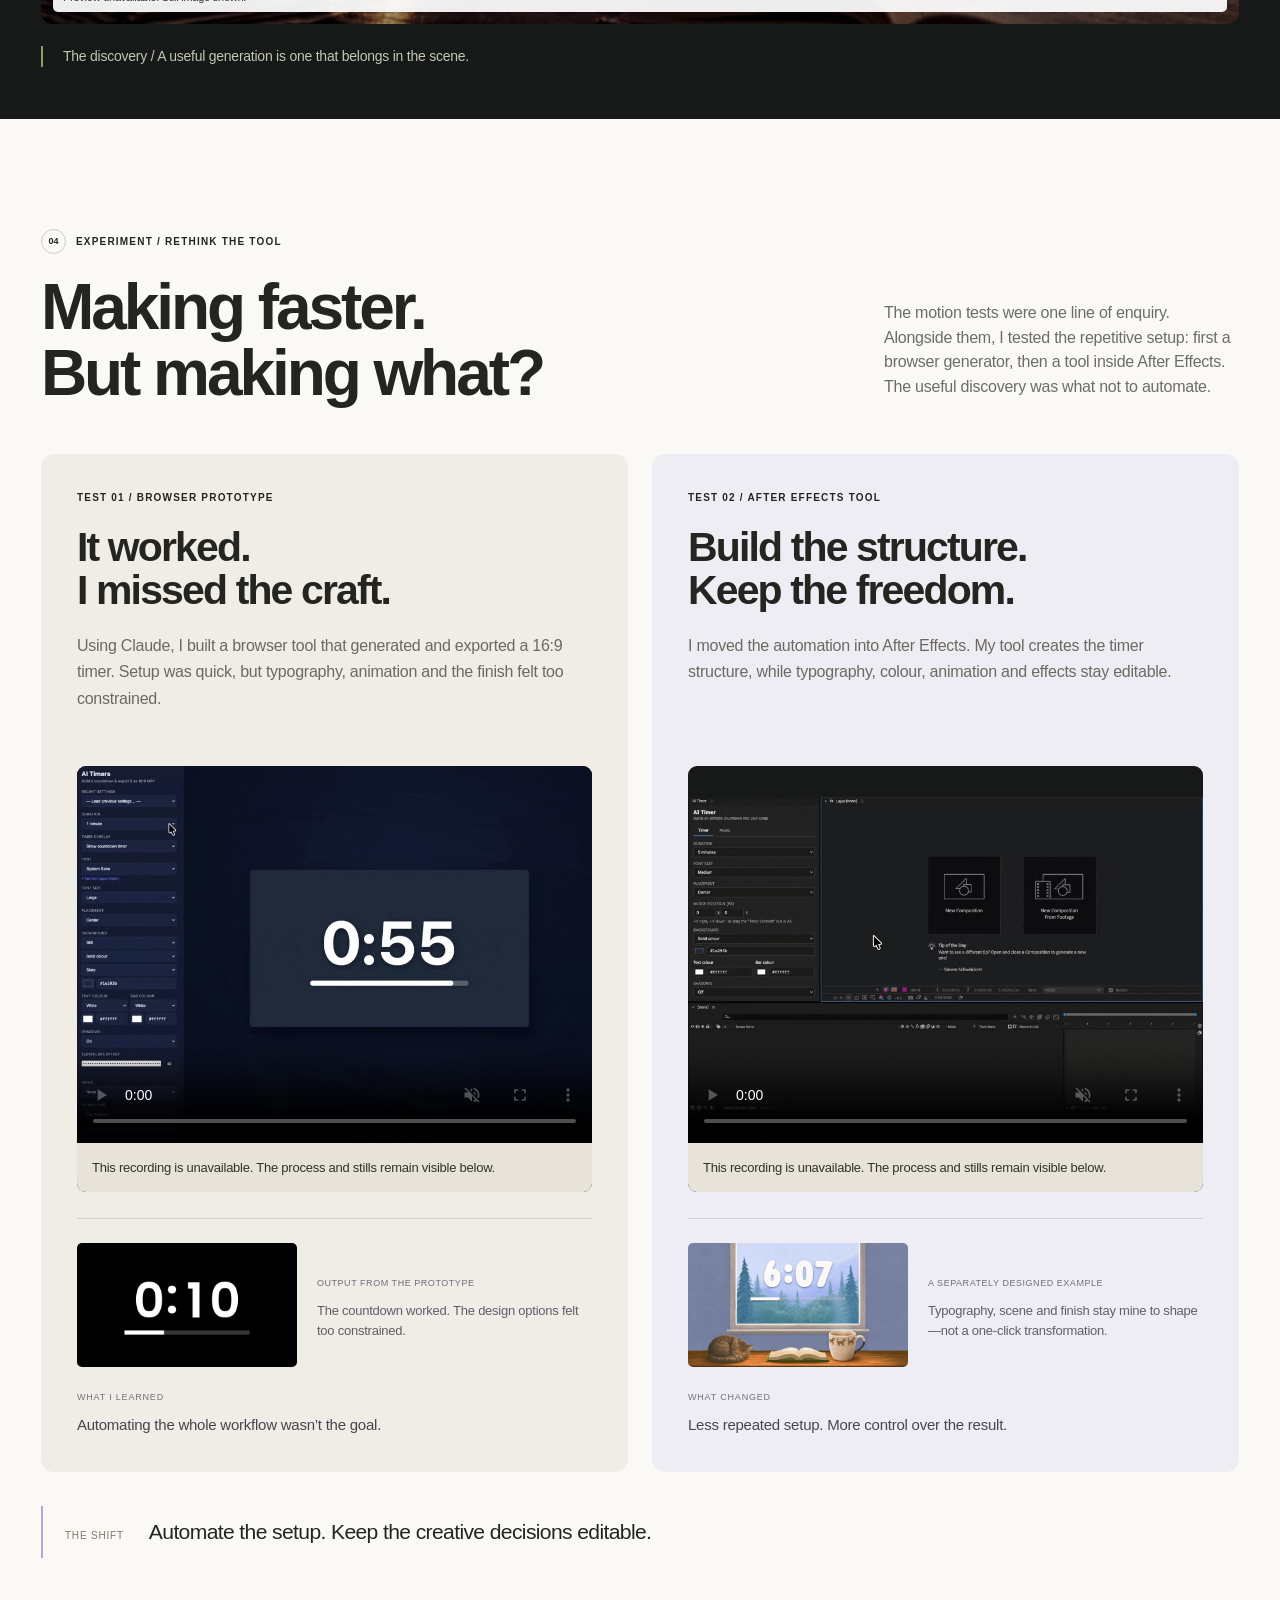
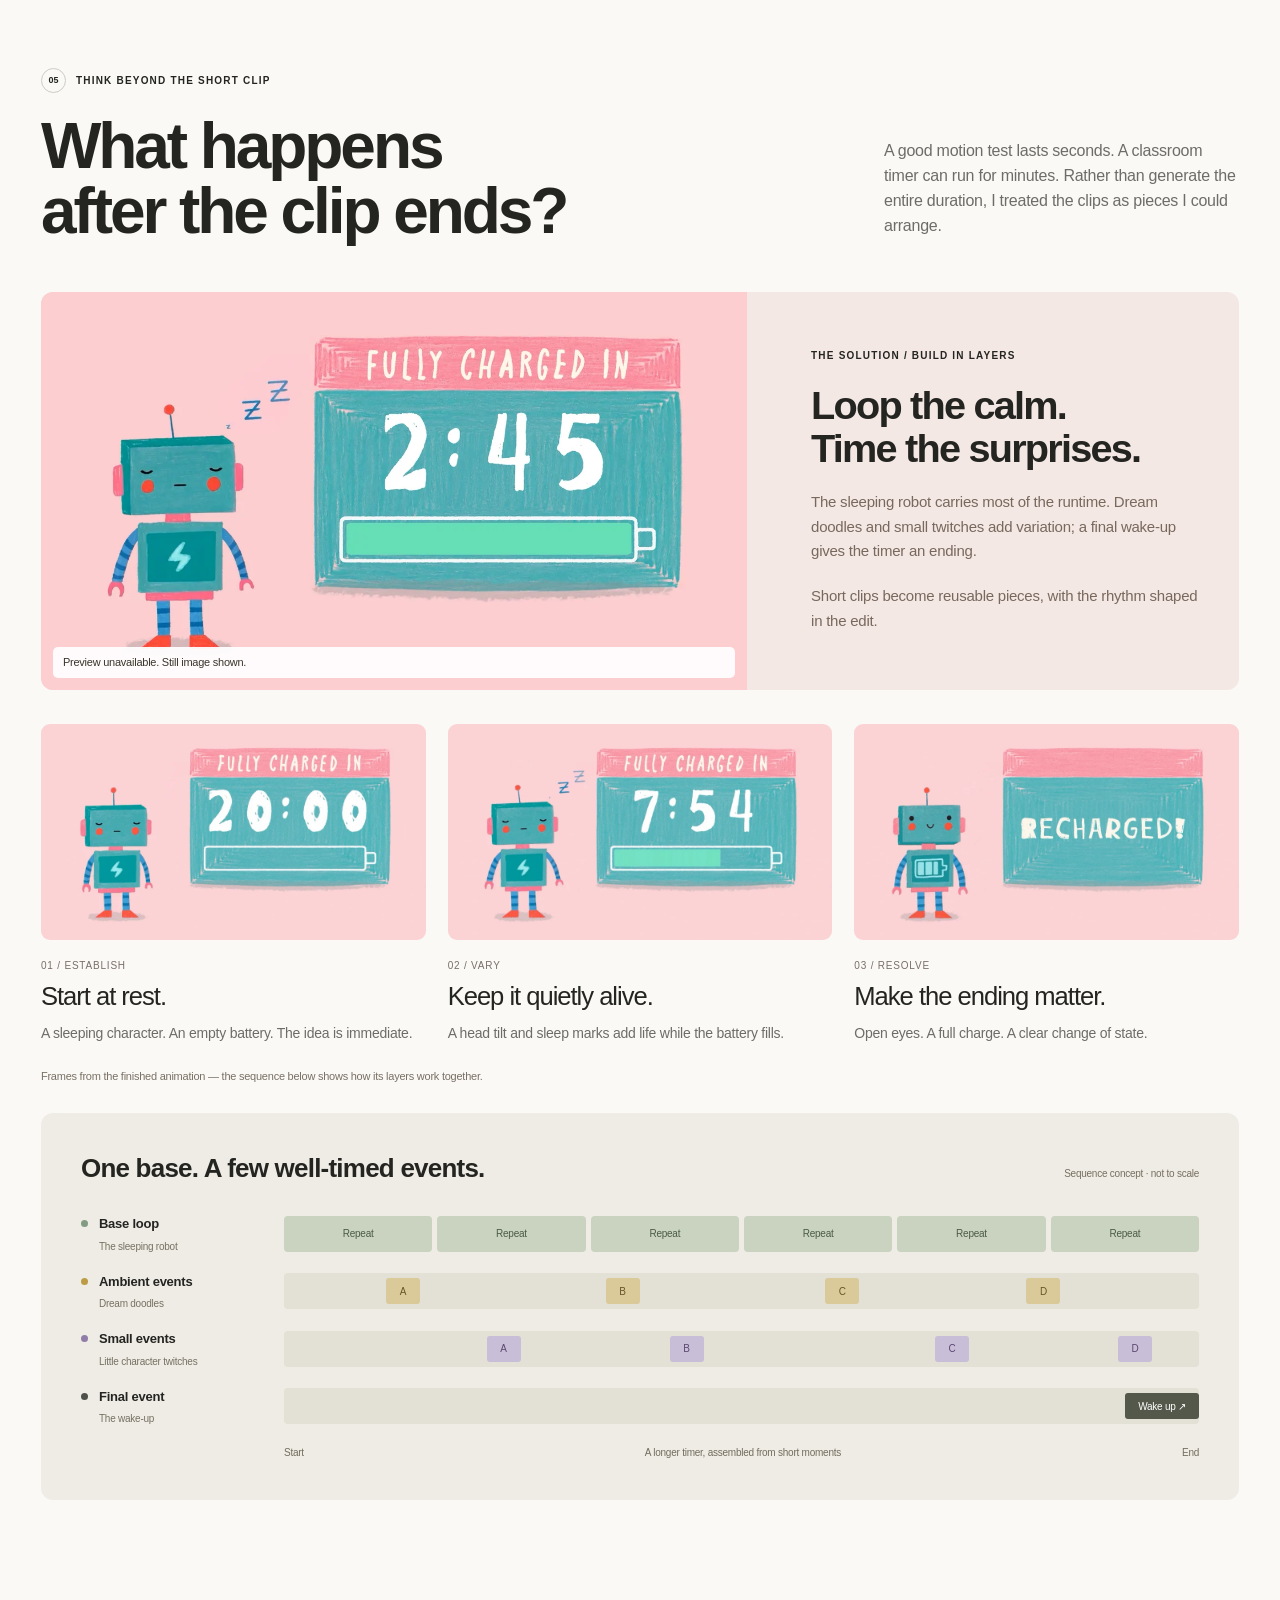
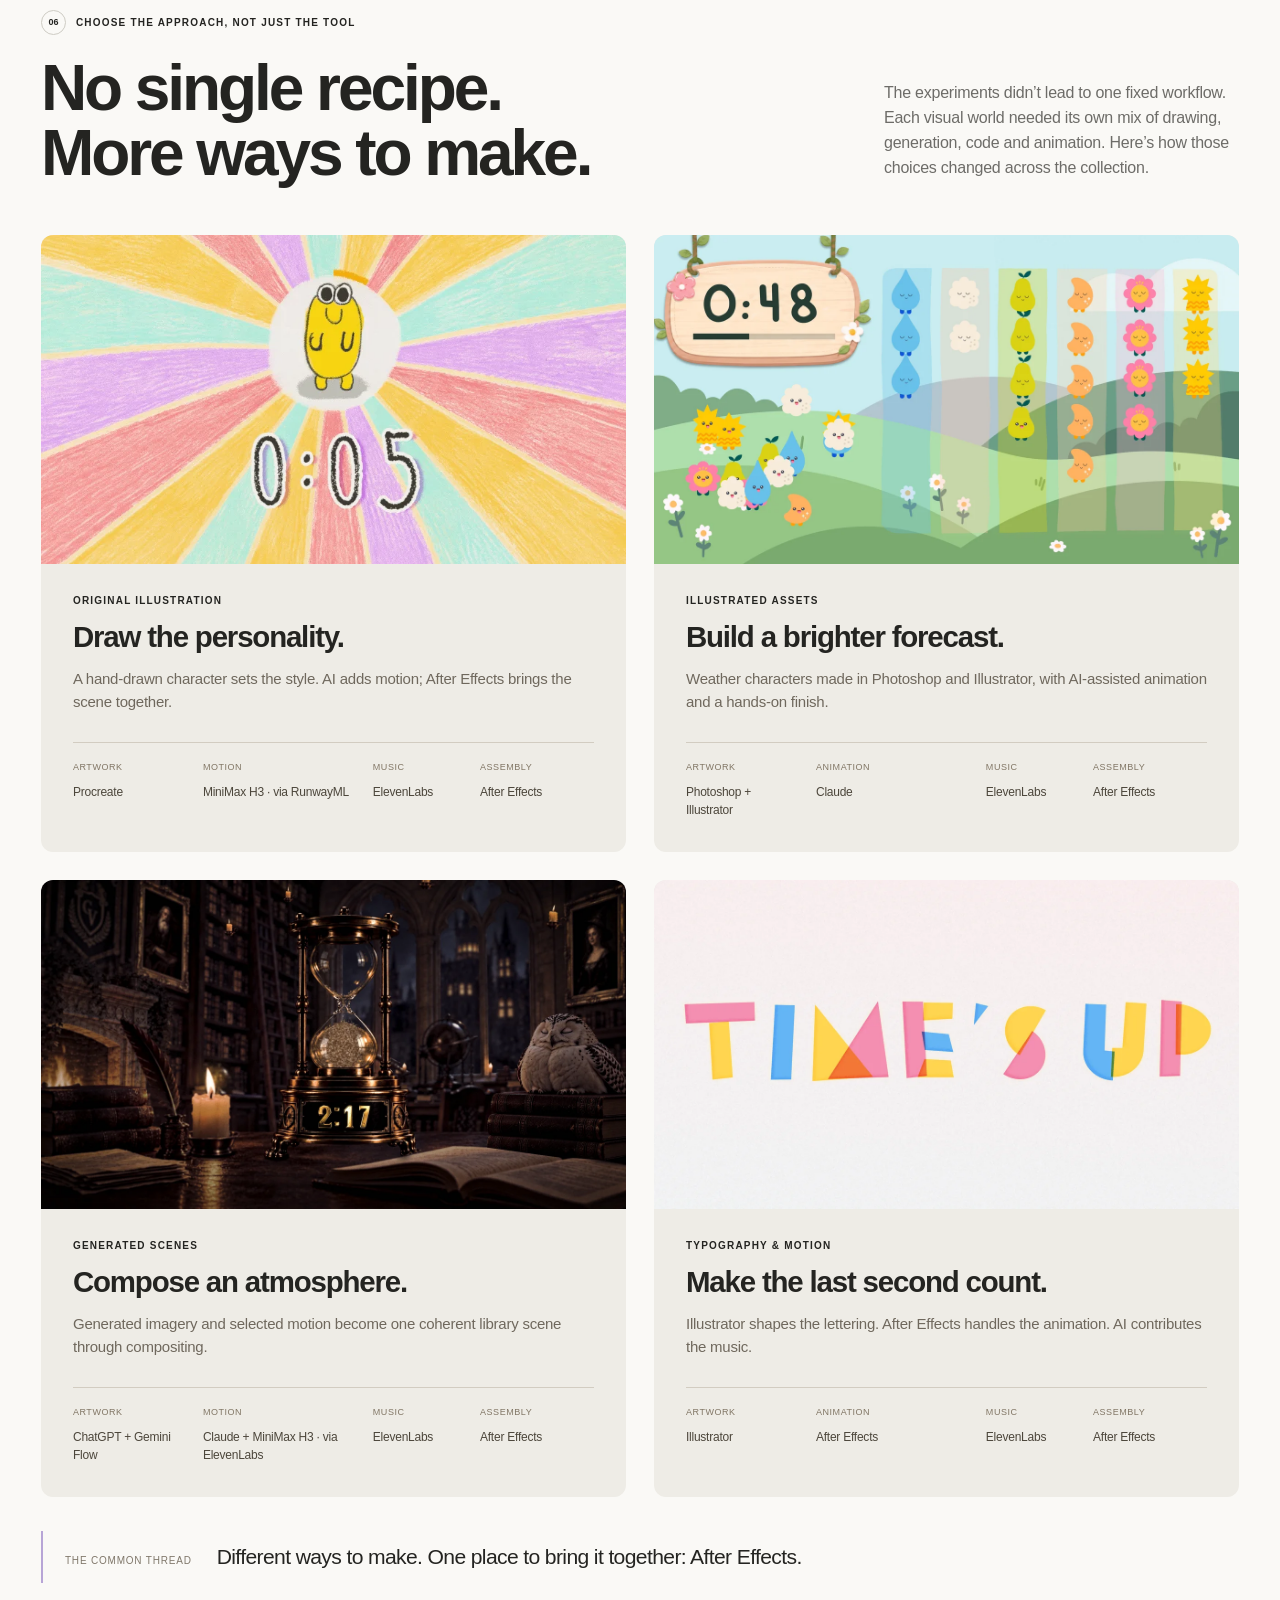
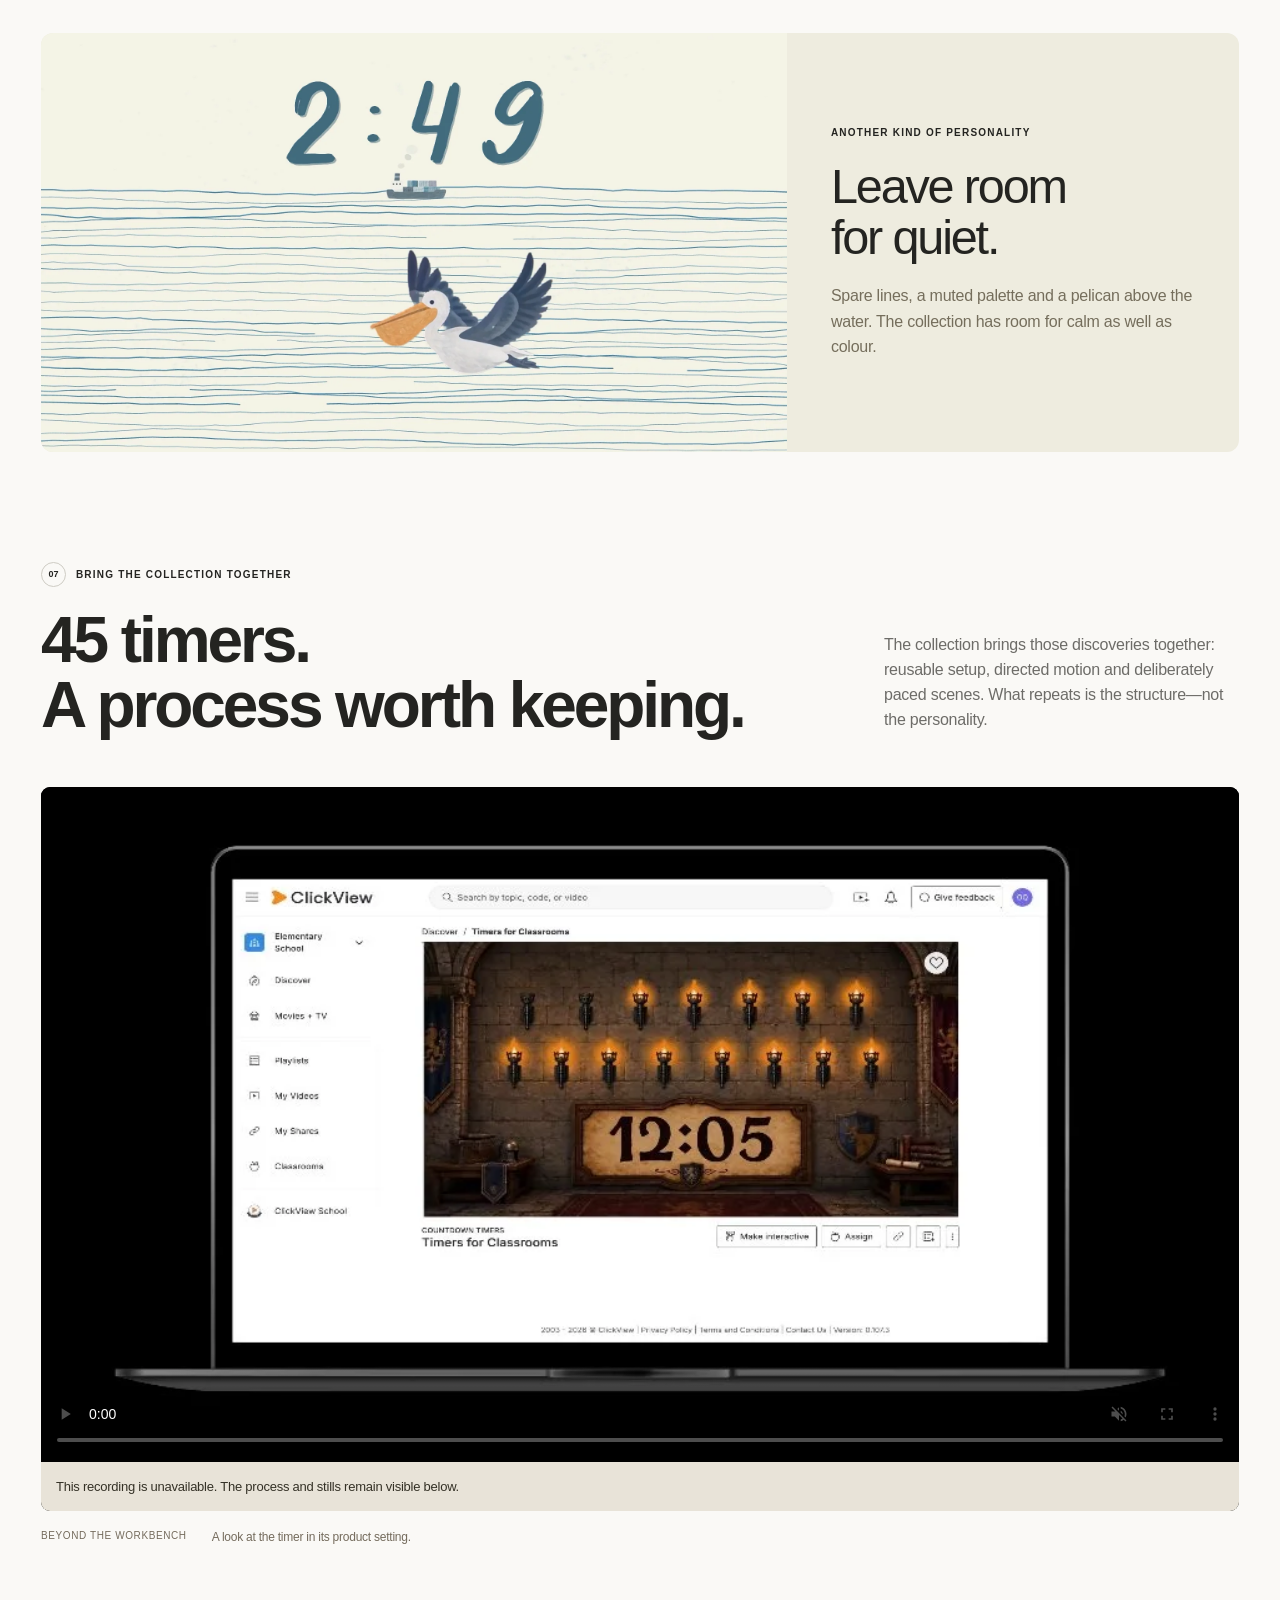
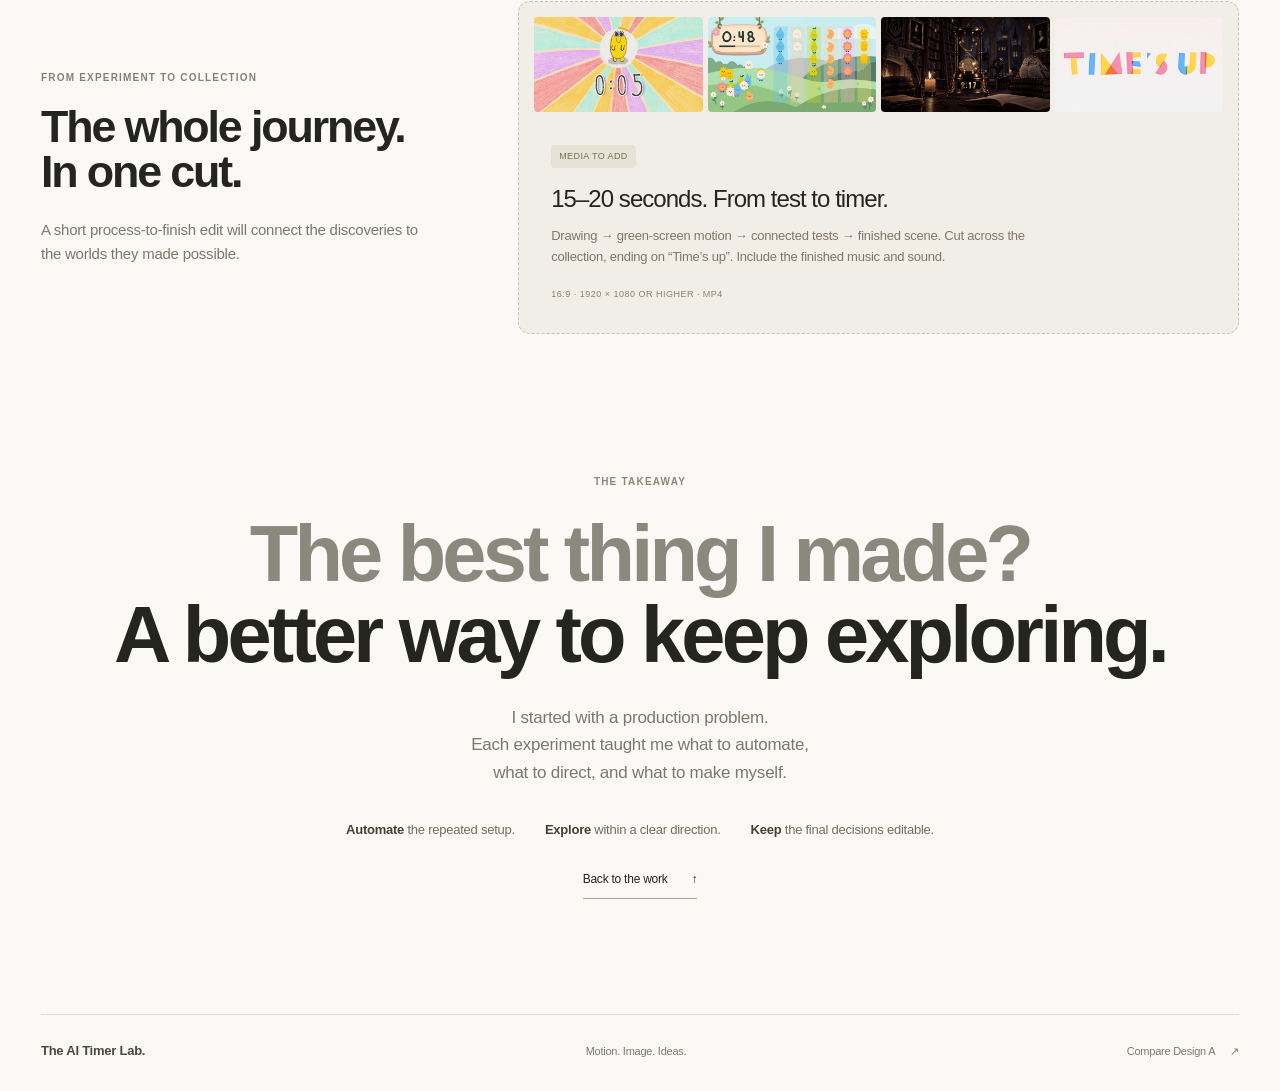
==== commit afa75aca: "Polish Design B presentation" ====
--- a/design-b.html
+++ b/design-b.html
@@ -3,7 +3,7 @@
 <head>
   <meta charset="utf-8">
   <meta name="viewport" content="width=device-width, initial-scale=1">
-  <meta name="description" content="45 classroom timers. A visual story about illustration, directed AI motion and creative tools — and knowing what to hand over.">
+  <meta name="description" content="45 classroom timers. An open studio of drawings, AI motion tests and discoveries about what to automate—and what to keep hands-on.">
   <meta name="theme-color" content="#faf9f6">
   <title>The AI Timer Lab — Design B</title>
   <link rel="stylesheet" href="design-switcher.css">
@@ -32,52 +32,72 @@
   <main id="top">
     <section class="hero" id="work" aria-labelledby="hero-title">
       <div class="hero-copy" data-narrative>
-        <p class="eyebrow"><span class="signal-dot" aria-hidden="true"></span> Motion design meets creative technology</p>
-        <h1 id="hero-title">A little more life.<br><span>In every second.</span></h1>
-        <p class="hero-deck">45 classroom timers.<br>Illustration, motion and AI. A human point of view.</p>
-        <a class="story-link" href="#overview">At a glance <span aria-hidden="true">↓</span><span class="read-time">The full process follows</span></a>
-      </div>
-      <div class="hero-stage wide" aria-label="Five visual worlds from the timer collection">
-        <div class="stage-side stage-left">
-          <a class="artwork-button" href="#judgment" aria-label="View the library timer"><img src="assets/design-b/library-640.webp" srcset="assets/design-b/library-640.webp 640w, assets/design-b/library-1280.webp 1280w" sizes="(max-width: 700px) 46vw, 25vw" width="1920" height="1080" alt="An owl and a glowing hourglass in a candlelit library"><span class="artwork-caption">A quieter kind of magic <span aria-hidden="true">↗</span></span></a>
-          <a class="artwork-button" href="#longer-timers" aria-label="View the robot timer"><img src="assets/design-b/robot-640.webp" srcset="assets/design-b/robot-640.webp 640w, assets/design-b/robot-1280.webp 1280w" sizes="(max-width: 700px) 46vw, 25vw" width="1920" height="1080" alt="A sleeping teal robot beside a battery countdown on pink"><span class="artwork-caption">Time to recharge <span aria-hidden="true">↗</span></span></a>
+        <p class="eyebrow"><span class="signal-dot" aria-hidden="true"></span> The AI Timer Lab / An experiment in making</p>
+        <h1 id="hero-title">What happens<br><span>if I try this?</span></h1>
+        <p class="hero-deck">45 classroom timers. A reason to experiment.<br>Drawing, prompting, building—and finding out what works.</p>
+        <a class="story-link" href="#art-direction">Follow an experiment <span aria-hidden="true">↓</span><span class="read-time">The discoveries, not just the finish</span></a>
+      </div>
+      <div class="process-hero wide" aria-label="An open studio of original artwork, motion tests, a finished timer and connected experiments">
+        <div class="hero-evidence">
+          <a class="studio-drawing" href="#art-direction"><span class="studio-label">01 / A starting point <span aria-hidden="true">↗</span></span><img src="assets/design-b/drawing-640.webp" width="1522" height="1537" alt="The original character drawing open in Procreate"><span class="studio-caption">Draw the personality.</span></a>
+          <div class="studio-test">
+            <div class="motion-media" data-label="Hero character motion test">
+              <img class="motion-poster" src="assets/timer-lab-review/04-movement.jpg" width="768" height="768" alt="Yellow character moving against a green background during development">
+              <video src="assets/timer-lab-review/04-movement.mp4" autoplay muted loop playsinline preload="auto" aria-label="Work-in-progress character motion"></video>
+              <button class="media-toggle" type="button" hidden aria-label="Pause hero character motion test"><span aria-hidden="true">Ⅱ</span></button>
+              <span class="media-status" hidden>Preview unavailable. Still image shown.</span>
+            </div>
+            <a class="studio-caption" href="#art-direction">02 / Try moving it. <span aria-hidden="true">↗</span></a>
+          </div>
         </div>
-        <div class="stage-feature motion-media" data-label="Illustrated character timer">
-          <img class="motion-poster" src="assets/design-b/character-800.webp" width="800" height="450" alt="A hand-drawn yellow character with a countdown, surrounded by a burst of pastel colour" fetchpriority="high">
-          <video src="assets/timer-lab-review/04-final-timer.mp4" autoplay muted loop playsinline preload="auto" aria-label="Illustrated character timer animation"></video>
-          <button class="media-toggle" type="button" hidden aria-label="Pause illustrated character timer"><span aria-hidden="true">Ⅱ</span></button>
-          <span class="media-status" hidden>Preview unavailable. Still image shown.</span>
+        <figure class="hero-result">
+          <div class="studio-result-label"><span>03 / Bring it together</span><span class="studio-badge">Finished timer</span></div>
+          <div class="stage-feature motion-media" data-label="Illustrated character timer">
+            <img class="motion-poster" src="assets/design-b/character-800.webp" width="800" height="450" alt="The hand-drawn character in its finished colourful countdown" fetchpriority="high">
+            <video src="assets/timer-lab-review/04-final-timer.mp4" autoplay muted loop playsinline preload="auto" aria-label="Illustrated character timer animation"></video>
+            <button class="media-toggle" type="button" hidden aria-label="Pause illustrated character timer"><span aria-hidden="true">Ⅱ</span></button>
+            <span class="media-status" hidden>Preview unavailable. Still image shown.</span>
+          </div>
+          <figcaption><strong>Many small decisions.<br>One little world.</strong><a href="#art-direction">See how it came together <span aria-hidden="true">↗</span></a></figcaption>
+        </figure>
+        <div class="hero-branches">
+          <div class="studio-canvas">
+            <div class="motion-media" data-label="Hero connected experiments">
+              <img class="motion-poster" src="assets/timer-lab-review/05-node.jpg" width="960" height="752" alt="The working canvas with connected references and motion experiments">
+              <video src="assets/timer-lab-review/05-node.mp4" autoplay muted loop playsinline preload="auto" aria-label="Connected AI motion experiments"></video>
+              <button class="media-toggle" type="button" hidden aria-label="Pause hero connected experiments"><span aria-hidden="true">Ⅱ</span></button>
+              <span class="media-status" hidden>Preview unavailable. Still image shown.</span>
+            </div>
+            <a class="studio-caption" href="#node-workflow">Another experiment. More possibilities. <span aria-hidden="true">↗</span></a>
+          </div>
+          <a class="studio-note" href="#judgment"><span class="studio-label">A direction to test <span aria-hidden="true">↗</span></span><p>Keep the character.<br>Quiet the movement.<br>Hold the camera.</p><span class="note-foot">Owl motion study · direction summary, not the original prompt</span></a>
         </div>
-        <div class="stage-side stage-right">
-          <a class="artwork-button" href="#weather-world" aria-label="View the weather timer"><img src="assets/design-b/weather-640.webp" srcset="assets/design-b/weather-640.webp 640w, assets/design-b/weather-1280.webp 1280w" sizes="(max-width: 700px) 46vw, 25vw" width="1920" height="1080" alt="Rows of illustrated raindrops, clouds, flowers and suns surrounding a timer"><span class="artwork-caption">A brighter forecast <span aria-hidden="true">↗</span></span></a>
-          <a class="artwork-button" href="#quiet-world" aria-label="View the pelican timer"><img src="assets/design-b/pelican-640.webp" srcset="assets/design-b/pelican-640.webp 640w, assets/design-b/pelican-1280.webp 1280w" sizes="(max-width: 700px) 46vw, 25vw" width="1920" height="1080" alt="A pelican flying above a calm, hand-drawn sea below a countdown"><span class="artwork-caption">A moment of calm <span aria-hidden="true">↗</span></span></a>
-        </div>
-      </div>
-      <div class="hero-foot wide"><span>Selected worlds / The AI Timer Lab</span><span>Concept. Illustration. Motion. Production.</span></div>
+      </div>
+      <div class="hero-foot wide"><span>From the working files—not just the finished reel.</span><span>Draw → Test → Review → Build</span></div>
       <div class="project-facts wide" data-narrative>
         <div><strong>45</strong><span>classroom timers</span></div>
         <div><strong>30s–60m</strong><span>from transitions to focus</span></div>
-        <div><strong>One system.</strong><span>Room for every personality.</span></div>
+        <div><strong>Many ways in.</strong><span>No single recipe.</span></div>
       </div>
     </section>
 
 
     <section class="quick-read wide" id="overview" aria-labelledby="overview-title" data-quick-read>
-      <div class="overview-heading"><p class="eyebrow">The project, at a glance</p><h2 id="overview-title">The craft is the constant.</h2><p>I used one production challenge to explore four connected skills.</p></div>
+      <div class="overview-heading"><p class="eyebrow">The discoveries, at a glance</p><h2 id="overview-title">Each test changed the next step.</h2><p>A quick read of what the experiments taught me.</p></div>
       <div class="overview-grid">
-        <a href="#art-direction"><span class="overview-category">Art direction</span><h3>Start with an idea.</h3><p>I set the visual world before asking AI to move it.</p><span class="overview-arrow" aria-hidden="true">↗</span></a>
-        <a href="#system"><span class="overview-category">Creative tooling</span><h3>Make space to make.</h3><p>A custom After Effects tool handles the repetitive timer setup.</p><span class="overview-arrow" aria-hidden="true">↗</span></a>
-        <a href="#judgment"><span class="overview-category">Creative judgment</span><h3>Keep the right things.</h3><p>I review, reject and refine generated motion against the original idea.</p><span class="overview-arrow" aria-hidden="true">↗</span></a>
-        <a href="#longer-timers"><span class="overview-category">Motion systems</span><h3>Think beyond the clip.</h3><p>Short loops and timed events become longer, deliberately paced experiences.</p><span class="overview-arrow" aria-hidden="true">↗</span></a>
+        <a href="#art-direction"><span class="overview-category">Illustration → motion</span><h3>A clear starting point helps.</h3><p>Original artwork gives generated motion a direction to follow.</p><span class="overview-arrow" aria-hidden="true">↗</span></a>
+        <a href="#judgment"><span class="overview-category">Test → discovery</span><h3>The misses are useful.</h3><p>Unwanted changes reveal what the next instruction needs to protect.</p><span class="overview-arrow" aria-hidden="true">↗</span></a>
+        <a href="#system"><span class="overview-category">Prototype → rethink</span><h3>Automate a smaller piece.</h3><p>A timer tool became more useful when the creative decisions stayed editable.</p><span class="overview-arrow" aria-hidden="true">↗</span></a>
+        <a href="#longer-timers"><span class="overview-category">Clip → sequence</span><h3>Short clips can go further.</h3><p>Loops, small variations and an ending turn seconds into a longer experience.</p><span class="overview-arrow" aria-hidden="true">↗</span></a>
       </div>
       <p class="role-line"><span>My role</span> Concept · Visual design · Motion · AI experimentation · Production</p>
-      <nav class="process-index" aria-label="Process chapters"><a href="#thinking">01 / The challenge</a><a href="#system">02 / The experiments</a><a href="#art-direction">03 / The artwork</a><a href="#judgment">04 / The judgment</a><a href="#longer-timers">05 / The pacing</a><a href="#toolkit">06 / The toolkit</a><a href="#collection">07 / The collection</a></nav>
+      <nav class="process-index" aria-label="Process chapters"><a href="#thinking">01 / The question</a><a href="#art-direction">02 / First, a character</a><a href="#judgment">03 / Learn from the tests</a><a href="#system">04 / Rethink the tool</a><a href="#longer-timers">05 / The pacing</a><a href="#toolkit">06 / The toolkit</a><a href="#collection">07 / The collection</a></nav>
     </section>
 
     <section class="chapter challenge wide" id="thinking" aria-labelledby="challenge-title">
       <div class="chapter-heading" data-narrative>
-  <div><p class="eyebrow"><span class="chapter-number">01</span> Break down the problem</p><h2 id="challenge-title">45 timers.<br>Where do you start?</h2></div>
-  <p class="section-deck">Each classroom timer needed the same production stages. I mapped the repetition, then tested where AI could help without flattening the character of the work.</p>
+  <div><p class="eyebrow"><span class="chapter-number">01</span> Break down the problem</p><h2 id="challenge-title">One project.<br>Room to try things.</h2></div>
+  <p class="section-deck">The brief was 45 classroom timers, from quick transitions to longer focus sessions. Each needed artwork, movement and sound. That repetition became a testing ground: where could AI help, and where did I want more control?</p>
 </div>
       <ol class="workflow-map"><li><span class="step-index">01</span><img src="assets/timer-lab/01-workflow-ideation.png" width="160" height="160" alt="" loading="lazy"><h3>Ideation</h3><p>Explore the possibilities.</p><span class="stage-status">AI explored here</span></li>
 <li><span class="step-index">02</span><img src="assets/timer-lab/01-workflow-assets.png" width="160" height="160" alt="" loading="lazy"><h3>Assets</h3><p>Define the visual world.</p><span class="stage-status">AI explored here</span></li>
@@ -87,40 +107,10 @@
       <p class="process-principle"><span>The question</span>What should I hand over — and what should I keep hands-on?</p>
     </section>
 
-    <section class="chapter experiments wide" id="system" aria-labelledby="experiments-title">
-      <div class="chapter-heading" data-narrative>
-  <div><p class="eyebrow"><span class="chapter-number">02</span> Find the useful automation</p><h2 id="experiments-title">A working timer.<br>A better question.</h2></div>
-  <p class="section-deck">The first tool could make a countdown. The next one gave me room to design it.</p>
-</div>
-      <div class="experiment-grid">
-        <article class="experiment-panel prototype-panel" id="prototype">
-          <div class="experiment-copy"><p class="eyebrow">Test 01 / Browser prototype</p><h3>It worked.<br>I missed the craft.</h3><p>Using Claude, I built a browser tool that generated and exported a 16:9 timer. Setup was quick, but typography, animation and the finish felt too constrained.</p></div>
-          <div class="inline-film">
-  <video src="assets/timer-lab-review/02-timer-app.mp4" poster="assets/timer-lab-review/02-timer-app.jpg" autoplay controls muted loop playsinline preload="auto" aria-label="Browser timer prototype demonstration"></video>
-  <p class="film-error" hidden>This recording is unavailable. The process and stills remain visible below.</p>
-</div>
-          <p class="experiment-verdict"><span>What I learned</span>Automating the whole workflow wasn’t the goal.</p>
-        </article>
-        <article class="experiment-panel plugin-panel">
-          <div class="experiment-copy"><p class="eyebrow">Test 02 / After Effects tool</p><h3>Build the structure.<br>Keep the freedom.</h3><p>I moved the automation into After Effects. My tool creates the timer structure, while typography, colour, animation and effects stay editable.</p></div>
-          <div class="inline-film">
-  <video src="assets/timer-lab-review/03-ae-plugin.mp4" poster="assets/timer-lab-review/03-ae-plugin.jpg" autoplay controls muted loop playsinline preload="auto" aria-label="After Effects timer tool demonstration"></video>
-  <p class="film-error" hidden>This recording is unavailable. The process and stills remain visible below.</p>
-</div>
-          <p class="experiment-verdict"><span>What changed</span>Less repeated setup. More control over the result.</p>
-        </article>
-      </div>
-      <div class="output-comparison">
-        <figure><img src="assets/design-b/basic-timer-1280.webp" width="1920" height="1080" alt="A basic white countdown on black from the browser prototype" loading="lazy"><figcaption><span>Browser output example</span><h3>Fast to generate.</h3><p>A functional countdown, with limited visual control.</p></figcaption></figure>
-        <figure><img src="assets/design-b/designed-timer-1280.webp" width="1920" height="1080" alt="An After Effects timer with a sleeping cat, coffee and a view of a forest" loading="lazy"><figcaption><span>After Effects example</span><h3>Free to art-direct.</h3><p>A composed scene, custom typography and a considered finish.</p></figcaption></figure>
-      </div>
-      <p class="process-principle"><span>The shift</span>Automate the setup. Keep the creative decisions editable.</p>
-    </section>
-
     <section class="chapter direction wide" id="art-direction" aria-labelledby="direction-title">
       <div class="chapter-heading" data-narrative>
-  <div><p class="eyebrow"><span class="chapter-number">03</span> Set the direction</p><h2 id="direction-title">The character<br>comes first.</h2></div>
-  <p class="section-deck">I drew the artwork and locked in the composition, palette and style. AI explored movement inside that direction; I brought the result into the finished timer.</p>
+  <div><p class="eyebrow"><span class="chapter-number">02</span> Experiment / From drawing to motion</p><h2 id="direction-title">Could this drawing<br>come to life?</h2></div>
+  <p class="section-deck">I started with my own drawing. Could AI add movement without losing its personality? The green-screen test let me explore that before composing the finished timer.</p>
 </div>
       <div class="direction-board">
         <figure class="drawing-panel"><div class="drawing-mat"><img src="assets/design-b/drawing-640.webp" width="1522" height="1537" alt="Original yellow character drawing in Procreate" loading="lazy"></div><figcaption><span>01 / Draw</span><strong>A point of view.</strong><p>Define the shape, palette and personality.</p></figcaption></figure>
@@ -137,20 +127,16 @@
   <span class="media-status" hidden>Preview unavailable. Still image shown.</span>
 </div><figcaption><span>03 / Compose</span><strong>A world of its own.</strong><p>Set the timing and finish in After Effects.</p></figcaption></figure>
       </div>
+      <p class="process-principle"><span>The discovery</span>Give the movement room to change. Give the character something to keep.</p>
     </section>
 
     <section class="judgment chapter" id="judgment" aria-labelledby="judgment-title">
       <div class="wide">
         <div class="chapter-heading" data-narrative>
-  <div><p class="eyebrow"><span class="chapter-number">04</span> Review, reject, refine</p><h2 id="judgment-title">Knowing what<br>to keep.</h2></div>
-  <p class="section-deck">A generated clip can look impressive and still be wrong for the job. For a classroom timer, I wanted movement that felt alive without becoming distracting.</p>
-</div>
-        <div class="motion-media library-scene" data-label="Finished library timer">
-  <img class="motion-poster" src="assets/design-b/library-1920.webp" width="800" height="450" alt="A glowing hourglass and sleeping owl in the finished library timer" loading="lazy">
-  <video src="assets/timer-lab-review/05-final.mp4" autoplay muted loop playsinline preload="auto" aria-label="Finished library timer animation"></video>
-  <button class="media-toggle" type="button" hidden aria-label="Play finished library timer"><span aria-hidden="true">▶</span></button>
-  <span class="media-status" hidden>Preview unavailable. Still image shown.</span>
-</div>
+  <div><p class="eyebrow"><span class="chapter-number">03</span> Experiment / Learn from the misses</p><h2 id="judgment-title">What if it changes<br>the wrong thing?</h2></div>
+  <p class="section-deck">The owl made the problem visible. A generation could add convincing movement—and change the scene I wanted to keep. Each miss gave me a more precise direction to test.</p>
+</div>
+
         <div class="subchapter-heading"><h3>The first generation<br>wasn’t the last.</h3><p>Each review led to a more specific direction: protect the framing, preserve the objects, reduce the movement.</p></div>
         <div class="generation-grid">
           <figure><div class="reference-media"><img src="assets/design-b/owl-reference-1280.webp" width="3381" height="1902" alt="The reference owl asleep on a stack of books against a green background" loading="lazy"></div><figcaption><span class="verdict">Starting point / Reference</span><h3>Keep this world intact.</h3><p>The owl, the books and their framing were the reference. The task was to add life without redesigning the image.</p></figcaption></figure>
@@ -186,6 +172,7 @@
             <li><span>03 / Compare → compose</span><h4>Choose the useful take.</h4><p>Review the variants, keep controlled motion and assemble the scene in After Effects.</p></li>
           </ol>
           </div>
+          <aside class="capture-gap" aria-label="Missing asset: readable prompt and connector recording"><span class="asset-label">Closer capture to add</span><div><h4>The prompt, up close.</h4><p>A short RunwayML recording: connect the character reference, show the readable prompt, then play the generated motion. 1080p or higher; the current canvas shows the structure, but its text is too small to read.</p></div></aside>
           <div class="subchapter-heading detail-heading"><h3>Not just a character.<br>A whole atmosphere.</h3><p>The same canvas holds smaller scene elements. Follow three of them from green-screen tests to their place in the finished library.</p></div>
           <div class="element-development">
             <figure>
@@ -223,15 +210,51 @@
             </figure>
           </div>
           <p class="source-note">Cropped from the supplied canvas recording and finished animation. These show the development elements, not a one-to-one match for every generated take.</p>
-          <aside class="capture-gap" aria-label="Missing asset: readable prompt and connector recording"><span class="asset-label">Closer capture to add</span><div><h4>The prompt, up close.</h4><p>A short RunwayML recording: connect the character reference, show the readable prompt, then play the generated motion. 1080p or higher; the current canvas shows the structure, but its text is too small to read.</p></div></aside>
+
         </section>
-      </div>
+        <div class="subchapter-heading scene-payoff"><h3>The pieces, together.</h3><p>Selected motion, separate elements and a hands-on finish. The experiments become one atmosphere.</p></div>
+        <div class="motion-media library-scene" data-label="Finished library timer">
+  <img class="motion-poster" src="assets/design-b/library-1920.webp" width="800" height="450" alt="A glowing hourglass and sleeping owl in the finished library timer" loading="lazy">
+  <video src="assets/timer-lab-review/05-final.mp4" autoplay muted loop playsinline preload="auto" aria-label="Finished library timer animation"></video>
+  <button class="media-toggle" type="button" hidden aria-label="Play finished library timer"><span aria-hidden="true">▶</span></button>
+  <span class="media-status" hidden>Preview unavailable. Still image shown.</span>
+</div>
+        <p class="discovery-note">The discovery / A useful generation is one that belongs in the scene.</p>
+      </div>
+    </section>
+
+    <section class="chapter experiments wide" id="system" aria-labelledby="experiments-title">
+      <div class="chapter-heading" data-narrative>
+  <div><p class="eyebrow"><span class="chapter-number">04</span> Experiment / Rethink the tool</p><h2 id="experiments-title">Making faster.<br>But making what?</h2></div>
+  <p class="section-deck">The motion tests were one line of enquiry. Alongside them, I tested the repetitive setup: first a browser generator, then a tool inside After Effects. The useful discovery was what not to automate.</p>
+</div>
+      <div class="experiment-grid">
+        <article class="experiment-panel prototype-panel" id="prototype">
+          <div class="experiment-copy"><p class="eyebrow">Test 01 / Browser prototype</p><h3>It worked.<br>I missed the craft.</h3><p>Using Claude, I built a browser tool that generated and exported a 16:9 timer. Setup was quick, but typography, animation and the finish felt too constrained.</p></div>
+          <div class="inline-film">
+  <video src="assets/timer-lab-review/02-timer-app.mp4" poster="assets/timer-lab-review/02-timer-app.jpg" autoplay controls muted loop playsinline preload="auto" aria-label="Browser timer prototype demonstration"></video>
+  <p class="film-error" hidden>This recording is unavailable. The process and stills remain visible below.</p>
+</div>
+          <figure class="experiment-proof"><img src="assets/design-b/basic-timer-1280.webp" width="1920" height="1080" alt="The browser prototype's plain countdown output" loading="lazy"><figcaption><span>Output from the prototype</span><p>The countdown worked. The design options felt too constrained.</p></figcaption></figure>
+          <p class="experiment-verdict"><span>What I learned</span>Automating the whole workflow wasn’t the goal.</p>
+        </article>
+        <article class="experiment-panel plugin-panel">
+          <div class="experiment-copy"><p class="eyebrow">Test 02 / After Effects tool</p><h3>Build the structure.<br>Keep the freedom.</h3><p>I moved the automation into After Effects. My tool creates the timer structure, while typography, colour, animation and effects stay editable.</p></div>
+          <div class="inline-film">
+  <video src="assets/timer-lab-review/03-ae-plugin.mp4" poster="assets/timer-lab-review/03-ae-plugin.jpg" autoplay controls muted loop playsinline preload="auto" aria-label="After Effects timer tool demonstration"></video>
+  <p class="film-error" hidden>This recording is unavailable. The process and stills remain visible below.</p>
+</div>
+          <figure class="experiment-proof"><img src="assets/design-b/designed-timer-1280.webp" width="1920" height="1080" alt="A designed After Effects timer with a sleeping cat and forest view" loading="lazy"><figcaption><span>A separately designed example</span><p>Typography, scene and finish stay mine to shape—not a one-click transformation.</p></figcaption></figure>
+          <p class="experiment-verdict"><span>What changed</span>Less repeated setup. More control over the result.</p>
+        </article>
+      </div>
+      <p class="process-principle"><span>The shift</span>Automate the setup. Keep the creative decisions editable.</p>
     </section>
 
     <section class="chapter pacing wide" id="longer-timers" aria-labelledby="pacing-title">
       <div class="chapter-heading" data-narrative>
-  <div><p class="eyebrow"><span class="chapter-number">05</span> Think beyond the short clip</p><h2 id="pacing-title">A few seconds.<br>A longer story.</h2></div>
-  <p class="section-deck">Short generations gave me useful movement. The timers needed minutes. Generating the whole duration would mean more cost, more waiting and less control over pacing.</p>
+  <div><p class="eyebrow"><span class="chapter-number">05</span> Think beyond the short clip</p><h2 id="pacing-title">What happens<br>after the clip ends?</h2></div>
+  <p class="section-deck">A good motion test lasts seconds. A classroom timer can run for minutes. Rather than generate the entire duration, I treated the clips as pieces I could arrange.</p>
 </div>
       <div class="pacing-stage">
         <div class="motion-media " data-label="Robot timer excerpt">
@@ -260,8 +283,8 @@
 
     <section class="chapter toolkit wide" id="toolkit" aria-labelledby="toolkit-title">
       <div class="chapter-heading" data-narrative>
-  <div><p class="eyebrow"><span class="chapter-number">06</span> Choose the approach, not just the tool</p><h2 id="toolkit-title">Different worlds.<br>Different ways in.</h2></div>
-  <p class="section-deck">There wasn’t one workflow for everything. I combined original illustration, generated assets, AI motion and manual animation according to what each timer needed.</p>
+  <div><p class="eyebrow"><span class="chapter-number">06</span> Choose the approach, not just the tool</p><h2 id="toolkit-title">No single recipe.<br>More ways to make.</h2></div>
+  <p class="section-deck">The experiments didn’t lead to one fixed workflow. Each visual world needed its own mix of drawing, generation, code and animation. Here’s how those choices changed across the collection.</p>
 </div>
       <div class="toolkit-grid">
         <article class="tool-world" id="illustrated-world"><img src="assets/design-b/character-800.webp" width="1920" height="1080" alt="Draw the personality. — selected finished timer" loading="lazy"><div class="tool-world-copy"><p class="eyebrow">Original illustration</p><h3>Draw the personality.</h3><p>A hand-drawn character sets the style. AI adds motion; After Effects brings the scene together.</p><dl class="tool-chain"><div><dt>Artwork</dt><dd>Procreate</dd></div><div><dt>Motion</dt><dd>MiniMax H3 · via RunwayML</dd></div><div><dt>Music</dt><dd>ElevenLabs</dd></div><div><dt>Assembly</dt><dd>After Effects</dd></div></dl></div></article>
@@ -275,26 +298,26 @@
 
     <section class="chapter delivery wide" id="collection" aria-labelledby="delivery-title">
       <div class="chapter-heading" data-narrative>
-  <div><p class="eyebrow"><span class="chapter-number">07</span> Bring the collection together</p><h2 id="delivery-title">Consistent underneath.<br>Individual on the surface.</h2></div>
-  <p class="section-deck">Reusable setup made the set manageable. Illustration, selected motion, loops and hands-on finishing gave each timer its own theme, pace and personality.</p>
+  <div><p class="eyebrow"><span class="chapter-number">07</span> Bring the collection together</p><h2 id="delivery-title">45 timers.<br>A process worth keeping.</h2></div>
+  <p class="section-deck">The collection brings those discoveries together: reusable setup, directed motion and deliberately paced scenes. What repeats is the structure—not the personality.</p>
 </div>
       <figure class="context-film"><div class="inline-film">
   <video src="assets/portfolio.mp4" poster="assets/design-b/context-poster.webp" autoplay controls muted loop playsinline preload="auto" aria-label="Existing timer context clip" data-start="2"></video>
   <p class="film-error" hidden>This recording is unavailable. The process and stills remain visible below.</p>
-</div><figcaption><span>In context</span>The supplied laptop clip shows the product setting.</figcaption></figure>
+</div><figcaption><span>Beyond the workbench</span>A look at the timer in its product setting.</figcaption></figure>
       <div class="reel-section">
-        <div class="reel-copy"><p class="eyebrow">The finished collection</p><h2>One final cut.</h2><p>A full-screen montage will bring these worlds together in motion.</p></div>
+        <div class="reel-copy"><p class="eyebrow">From experiment to collection</p><h2>The whole journey.<br>In one cut.</h2><p>A short process-to-finish edit will connect the discoveries to the worlds they made possible.</p></div>
         <div class="reel-placeholder" role="group" aria-label="Missing asset: finished timer montage">
           <div class="reel-strip" aria-hidden="true"><img src="assets/design-b/character-640.webp" alt="" loading="lazy" width="800" height="450"><img src="assets/design-b/weather-640.webp" alt="" loading="lazy" width="1920" height="1080"><img src="assets/design-b/library-640.webp" alt="" loading="lazy" width="1920" height="1080"><img src="assets/design-b/typography-640.webp" alt="" loading="lazy" width="1920" height="1080"></div>
-          <div class="placeholder-copy"><span class="asset-label">Media to add</span><h3>15–20 seconds. The full personality.</h3><p>Full-screen cuts of the illustrated, weather, library and robot timers. End on “Time’s up”. Add the finished music and sound.</p><span class="asset-spec">16:9 · 1920 × 1080 or higher · MP4</span></div>
+          <div class="placeholder-copy"><span class="asset-label">Media to add</span><h3>15–20 seconds. From test to timer.</h3><p>Drawing → green-screen motion → connected tests → finished scene. Cut across the collection, ending on “Time’s up”. Include the finished music and sound.</p><span class="asset-spec">16:9 · 1920 × 1080 or higher · MP4</span></div>
         </div>
       </div>
     </section>
 
     <section class="takeaway wide" aria-labelledby="takeaway-title" data-narrative>
       <p class="eyebrow">The takeaway</p>
-      <h2 id="takeaway-title">The real skill?<br><span>Knowing what<br class="mobile-break"> to hand over.</span></h2>
-      <p>I started by trying to make things faster.<br>I finished with a better sense of what to automate,<br>what to explore, and what to make myself.</p>
+      <h2 id="takeaway-title">The best thing I made?<br><span>A better way<br class="mobile-break"> to keep exploring.</span></h2>
+      <p>I started with a production problem.<br>Each experiment taught me what to automate,<br>what to direct, and what to make myself.</p>
       <div class="takeaway-principles"><p><strong>Automate</strong> the repeated setup.</p><p><strong>Explore</strong> within a clear direction.</p><p><strong>Keep</strong> the final decisions editable.</p></div>
       <a class="closing-link" href="#work">Back to the work <span aria-hidden="true">↑</span></a>
     </section>
--- a/design-b.css
+++ b/design-b.css
@@ -269,6 +269,64 @@
   .footer > span { display: block; order: 3; width: 100%; }
 }
 
+/* Process-led opening: working material alongside the finished result. */
+.hero { padding-top: 40px; }
+.hero h1 { font-size: clamp(62px, 6.2vw, 126px); margin-top: 18px; }
+.hero-deck { margin-top: 20px; }
+.hero .story-link { margin-top: 17px; }
+.process-hero { display: grid; grid-template-columns: minmax(0, .85fr) minmax(0, 2fr) minmax(0, 1fr); gap: clamp(18px, 2.3vw, 45px); align-items: center; margin-top: 35px; }
+.hero-evidence, .hero-branches { display: grid; gap: 17px; min-width: 0; }
+.studio-drawing, .studio-test, .studio-canvas { display: block; overflow: hidden; border: 1px solid #dedad0; border-radius: 10px; background: #eeece5; }
+.studio-drawing { padding: 14px; background: #eae7df; }
+.studio-label, .studio-result-label { display: flex; justify-content: space-between; align-items: center; gap: 12px; font-size: 9px; letter-spacing: .08em; text-transform: uppercase; color: #736b5f; }
+.studio-drawing img { width: 100%; height: clamp(115px, 10.5vw, 210px); object-fit: contain; margin-block: 12px; }
+.studio-caption { display: flex; align-items: center; justify-content: space-between; gap: 10px; font-size: 11px; color: #5d574c; line-height: 1.4; }
+.studio-test > .studio-caption, .studio-canvas > .studio-caption { padding: 13px 14px; }
+.studio-test .motion-media { border-radius: 0; height: clamp(115px, 10.5vw, 210px); background: #8dfa56; }
+.studio-test .motion-poster, .studio-test video { width: 100%; height: 100%; object-fit: contain; }
+.hero-result { min-width: 0; position: relative; }
+.studio-result-label { padding-bottom: 15px; }
+.studio-badge { padding: 5px 9px; border: 1px solid #d7d0e4; background: #eeebf4; border-radius: 20px; color: #695181; white-space: nowrap; letter-spacing: .025em; }
+.hero-result .stage-feature { border: 0; border-radius: 12px; aspect-ratio: 16/9; box-shadow: 0 15px 40px #33274212; }
+.hero-result::before { content: '→'; position: absolute; left: calc(clamp(18px, 2.3vw, 45px) * -.82); top: 44%; color: #9f9684; font-size: clamp(14px, 1.4vw, 25px); }
+.hero-result figcaption { padding-top: 24px; display: flex; justify-content: space-between; align-items: end; gap: 20px; }
+.hero-result strong { font-size: clamp(24px, 2.2vw, 40px); line-height: 1.05; font-weight: 500; letter-spacing: -.045em; }
+.hero-result figcaption a { font-size: 11px; color: #756887; border-bottom: 1px solid #c6b9d5; padding-bottom: 5px; }
+.studio-canvas { background: #1b1d1b; border-color: #30342c; }
+.studio-canvas .motion-media { border-radius: 0; aspect-ratio: 960/752; background: #121212; }
+.studio-canvas > .studio-caption { color: #d5d8cc; font-size: 10px; }
+.studio-note { background: #eeedf2; border: 1px solid #ddd8e5; border-radius: 10px; padding: clamp(15px, 1.5vw, 28px); }
+.studio-note p { font-size: clamp(19px, 1.75vw, 31px); line-height: 1.22; letter-spacing: -.035em; margin-top: 15px; }
+.note-foot { display: block; color: #7a7380; font-size: 9px; line-height: 1.5; margin-top: 15px; max-width: 210px; }
+.process-hero a:hover .studio-caption, .studio-caption:hover, .hero-result figcaption a:hover { color: var(--accent); }
+.experiment-proof { display: grid; grid-template-columns: minmax(0, .8fr) minmax(0, 1fr); gap: 20px; align-items: center; margin-top: 26px; padding-top: 24px; border-top: 1px solid #d4cfd6; }
+.experiment-proof img { width: 100%; height: auto; border-radius: 5px; }
+.experiment-proof figcaption > span { text-transform: uppercase; font-size: 9px; letter-spacing: .06em; color: #756b7a; }
+.experiment-proof figcaption p { color: #625d66; font-size: 13px; margin-top: 8px; line-height: 1.55; }
+.judgment .chapter-heading + .subchapter-heading { margin-top: 0; }
+.scene-payoff { margin-bottom: 30px; }
+.discovery-note { font-size: 14px; color: #c1c8b2; margin-top: 22px; border-left: 2px solid #8a9e67; padding-left: 20px; }
+@media (max-width: 1100px) {
+  .process-hero { grid-template-columns: minmax(0, .85fr) minmax(0, 1.7fr) minmax(0, 1fr); gap: 20px; }
+  .hero-result figcaption { display: block; }.hero-result figcaption a { display: inline-block; margin-top: 17px; }
+  .studio-label, .studio-result-label { font-size: 8px; }.studio-caption { font-size: 10px; }
+  .experiment-proof { gap: 14px; }.experiment-proof figcaption p { font-size: 12px; }
+}
+@media (max-width: 760px) {
+  .hero { padding-top: 32px; }.hero h1 { font-size: clamp(54px, 10.5vw, 78px); }
+  .process-hero { grid-template-columns: minmax(0, 1fr) minmax(0, 1fr); gap: 25px 15px; }
+  .hero-result { grid-column: 1 / -1; grid-row: 1; }.hero-result::before { content: none; }
+  .hero-result figcaption { display: flex; align-items: center; padding-top: 18px; }.hero-result figcaption a { margin-top: 0; max-width: 110px; font-size: 10px; }
+  .hero-evidence { grid-column: 1; }.hero-branches { grid-column: 2; align-self: stretch; align-content: start; }
+  .studio-drawing { padding: 10px; }.studio-drawing img { height: 110px; margin-block: 10px; }
+  .studio-test .motion-media { height: 125px; }
+  .studio-test > .studio-caption, .studio-canvas > .studio-caption { padding: 10px; font-size: 9px; }
+  .studio-note { padding: 13px; }.studio-note p { font-size: clamp(16px, 4vw, 23px); }.note-foot { font-size: 8px; }
+  .studio-label { font-size: 7px; }.studio-result-label { font-size: 9px; }
+  .experiment-proof { grid-template-columns: 1fr; }.experiment-proof img { max-width: 280px; }.experiment-proof figcaption p { font-size: 13px; }
+  .discovery-note { font-size: 13px; }
+}
+
 /* Actual development media: connected tests, then their scene context. */
 .connector-story { border-top: 1px solid #44483c; margin-top: 65px; padding-top: 58px; }
 .connector-story > .subchapter-heading { margin-top: 0; }
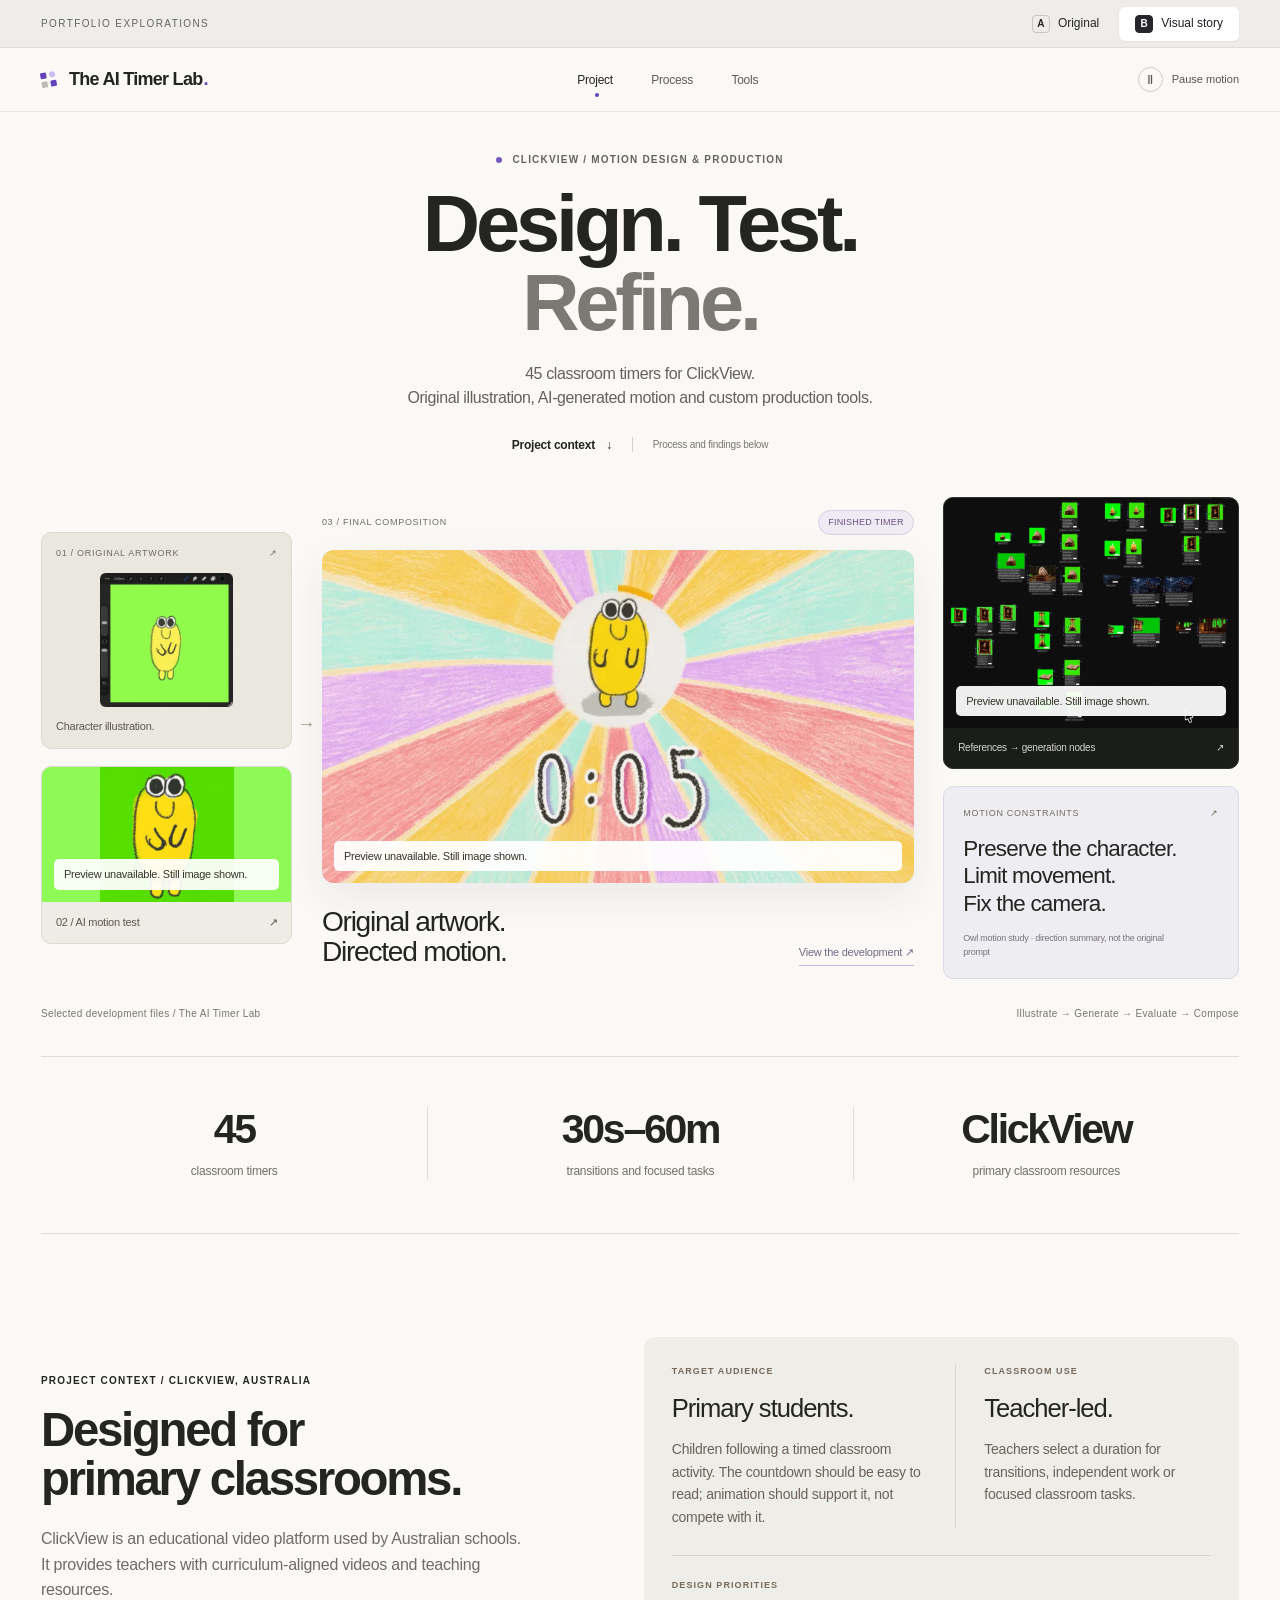
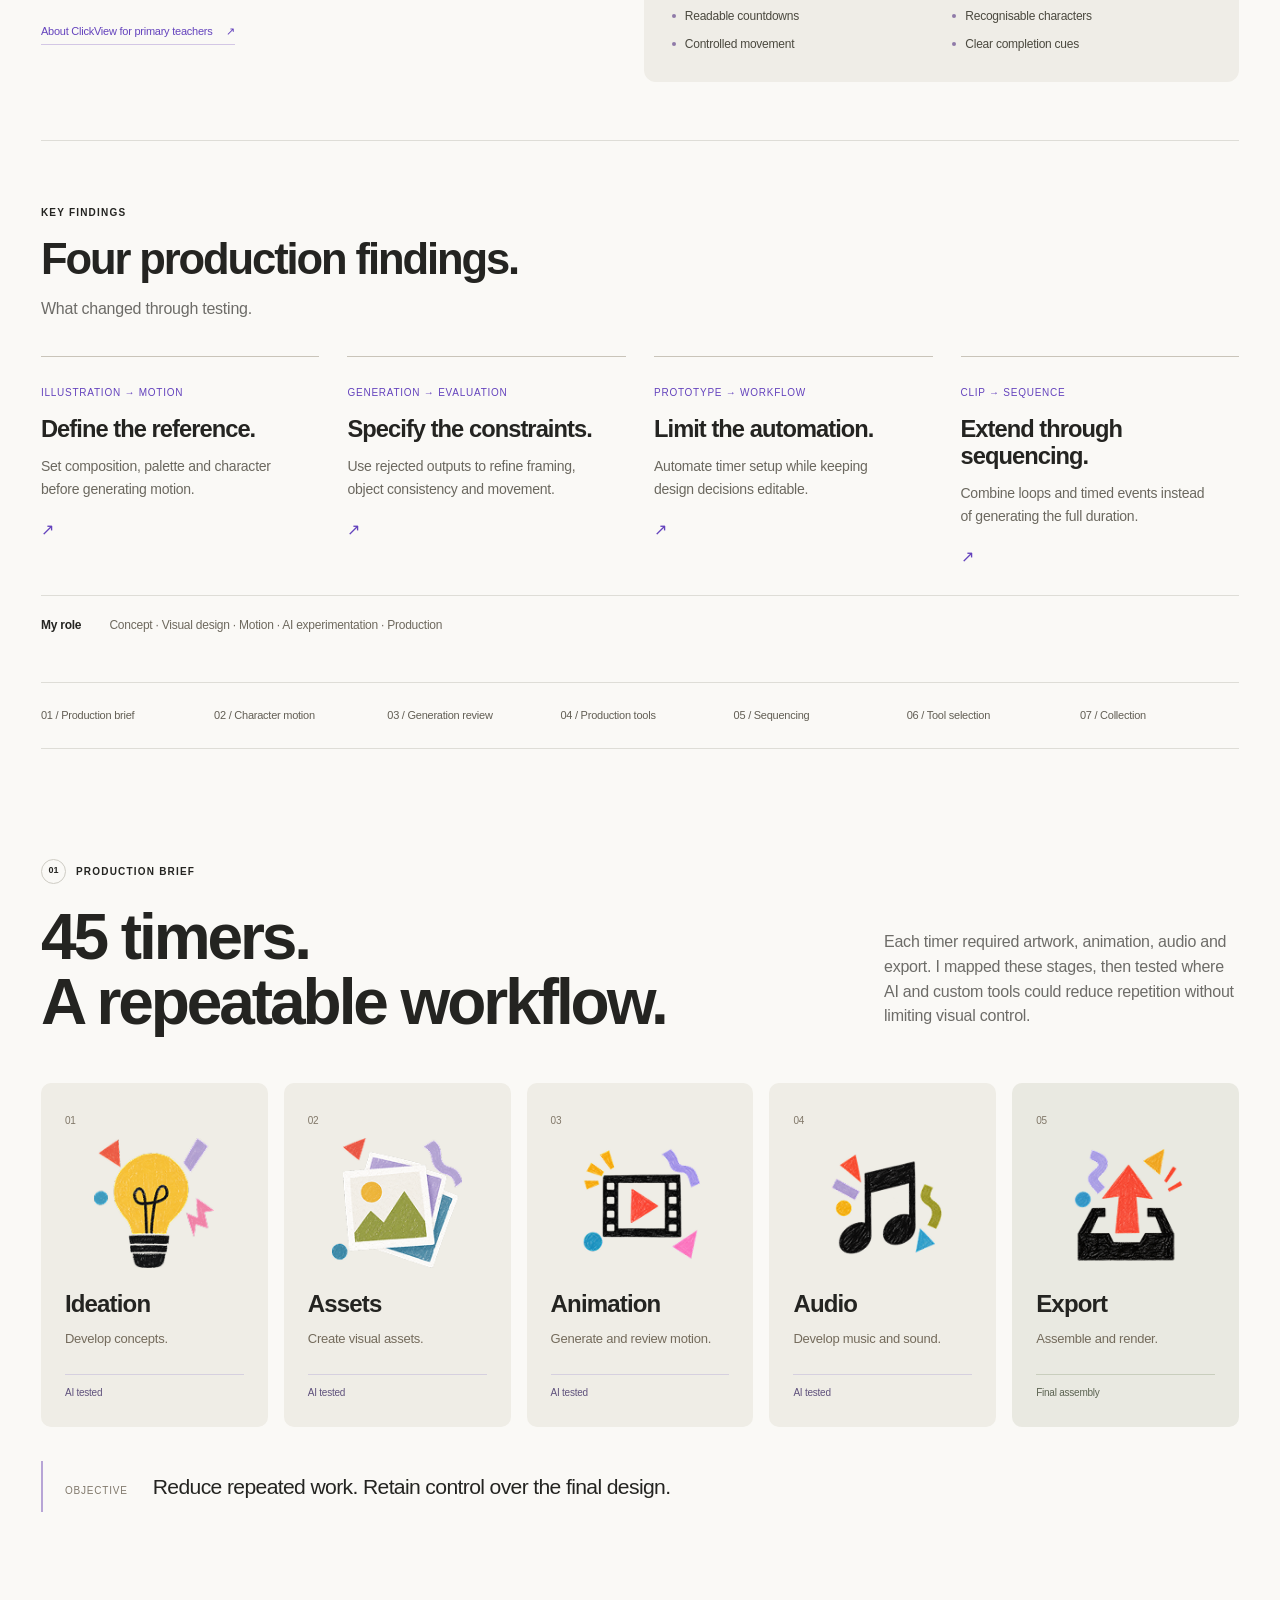
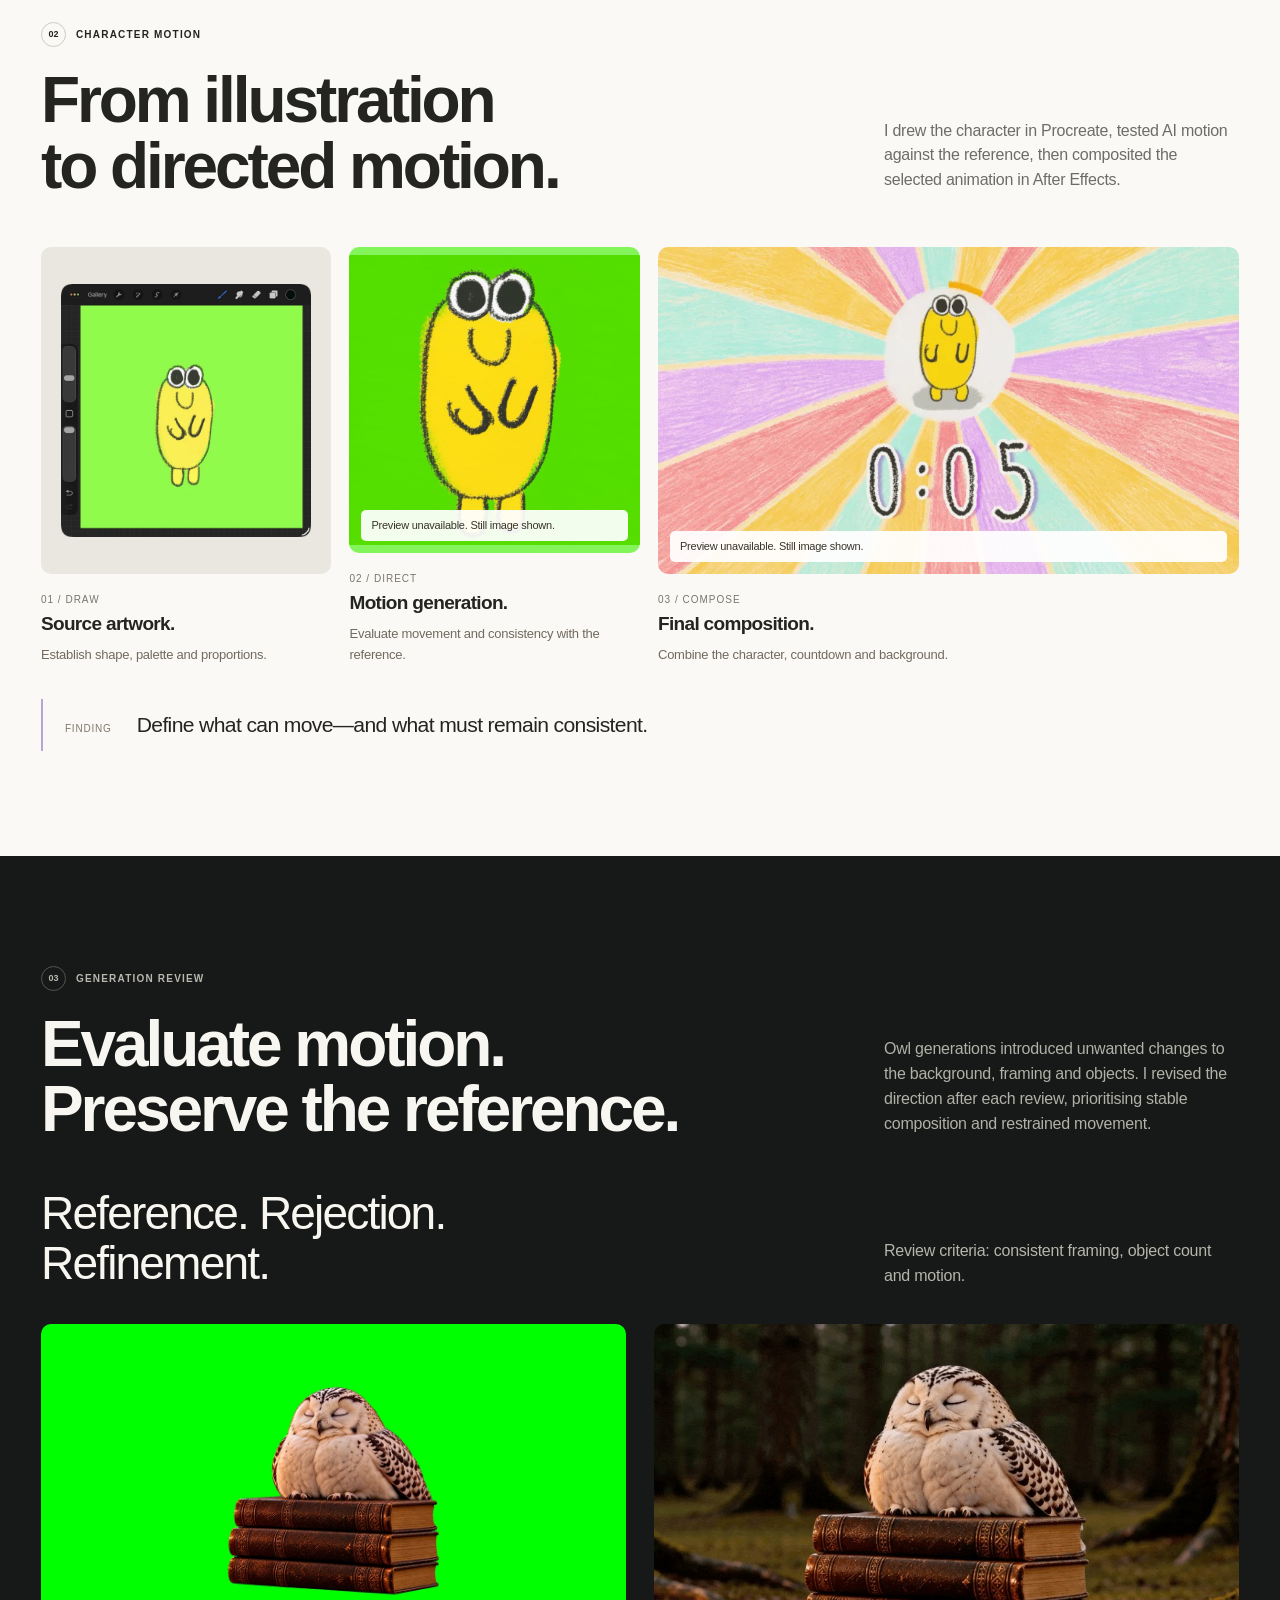
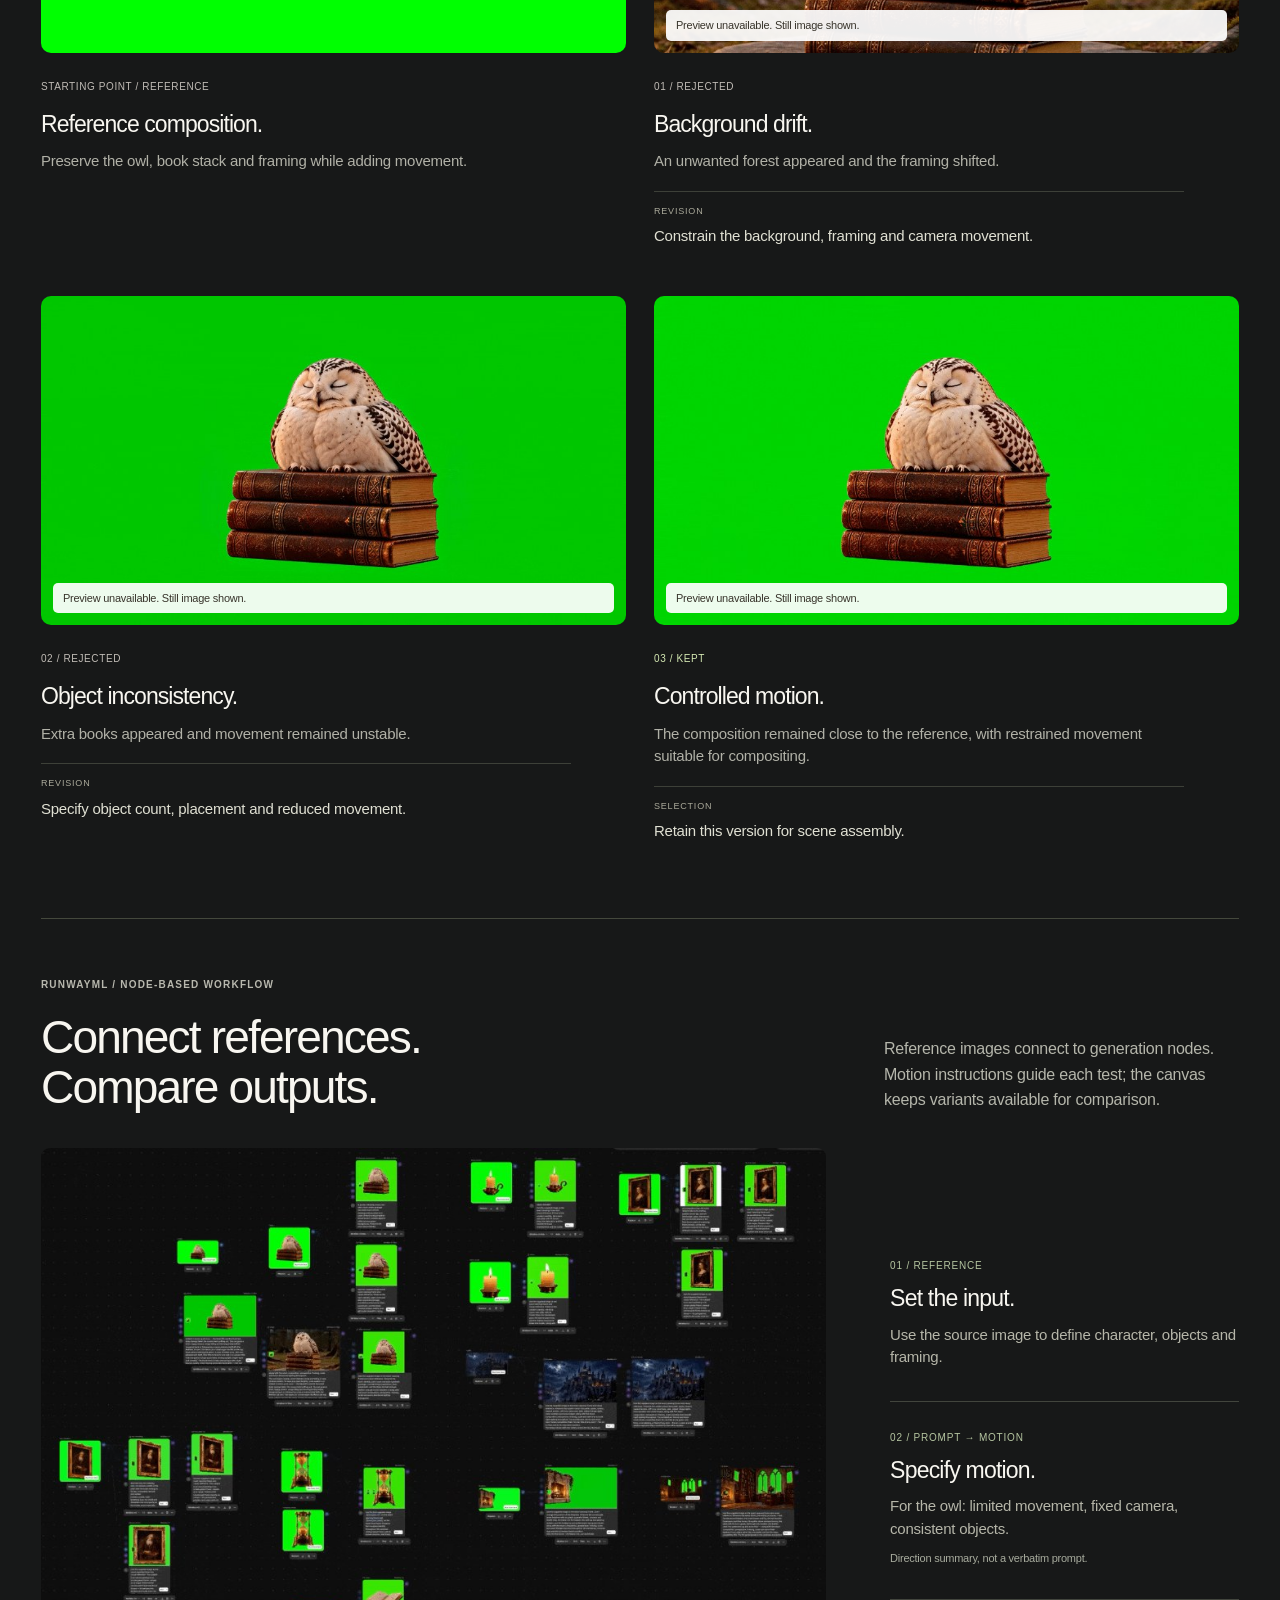
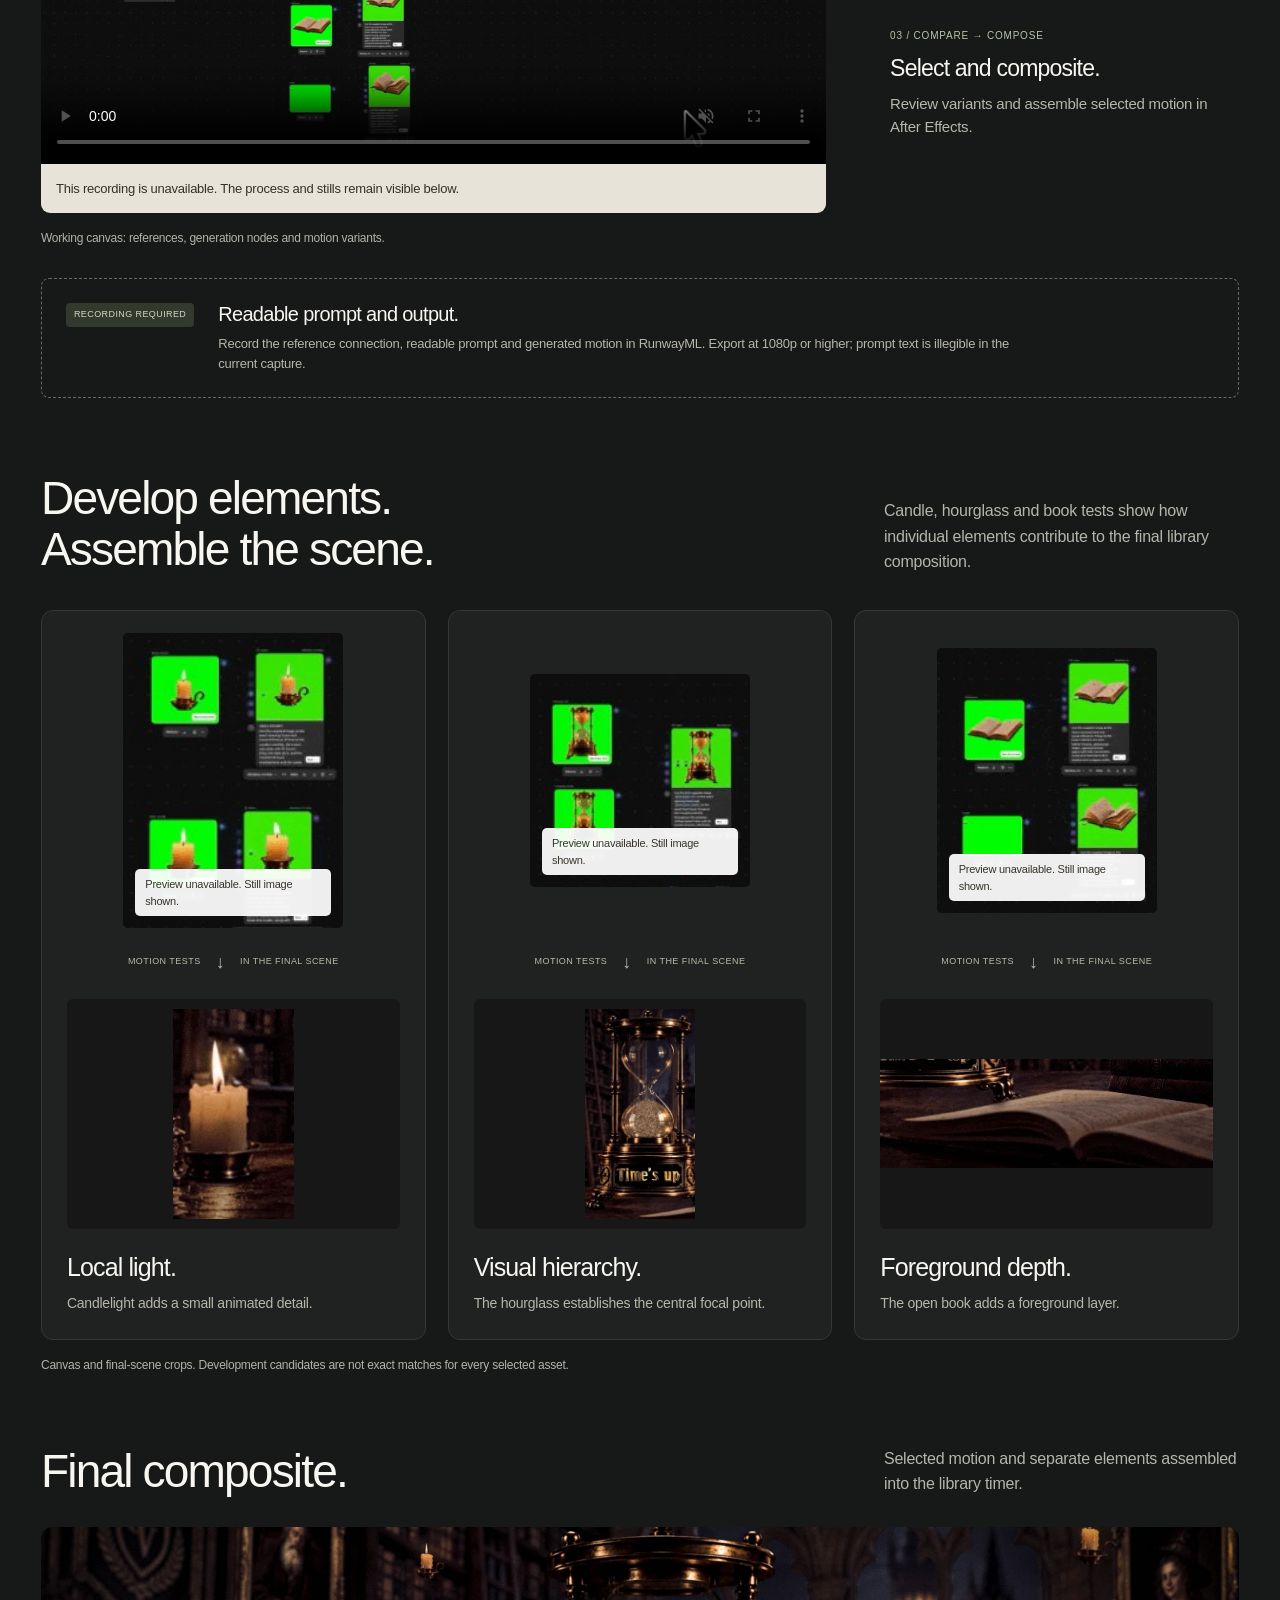
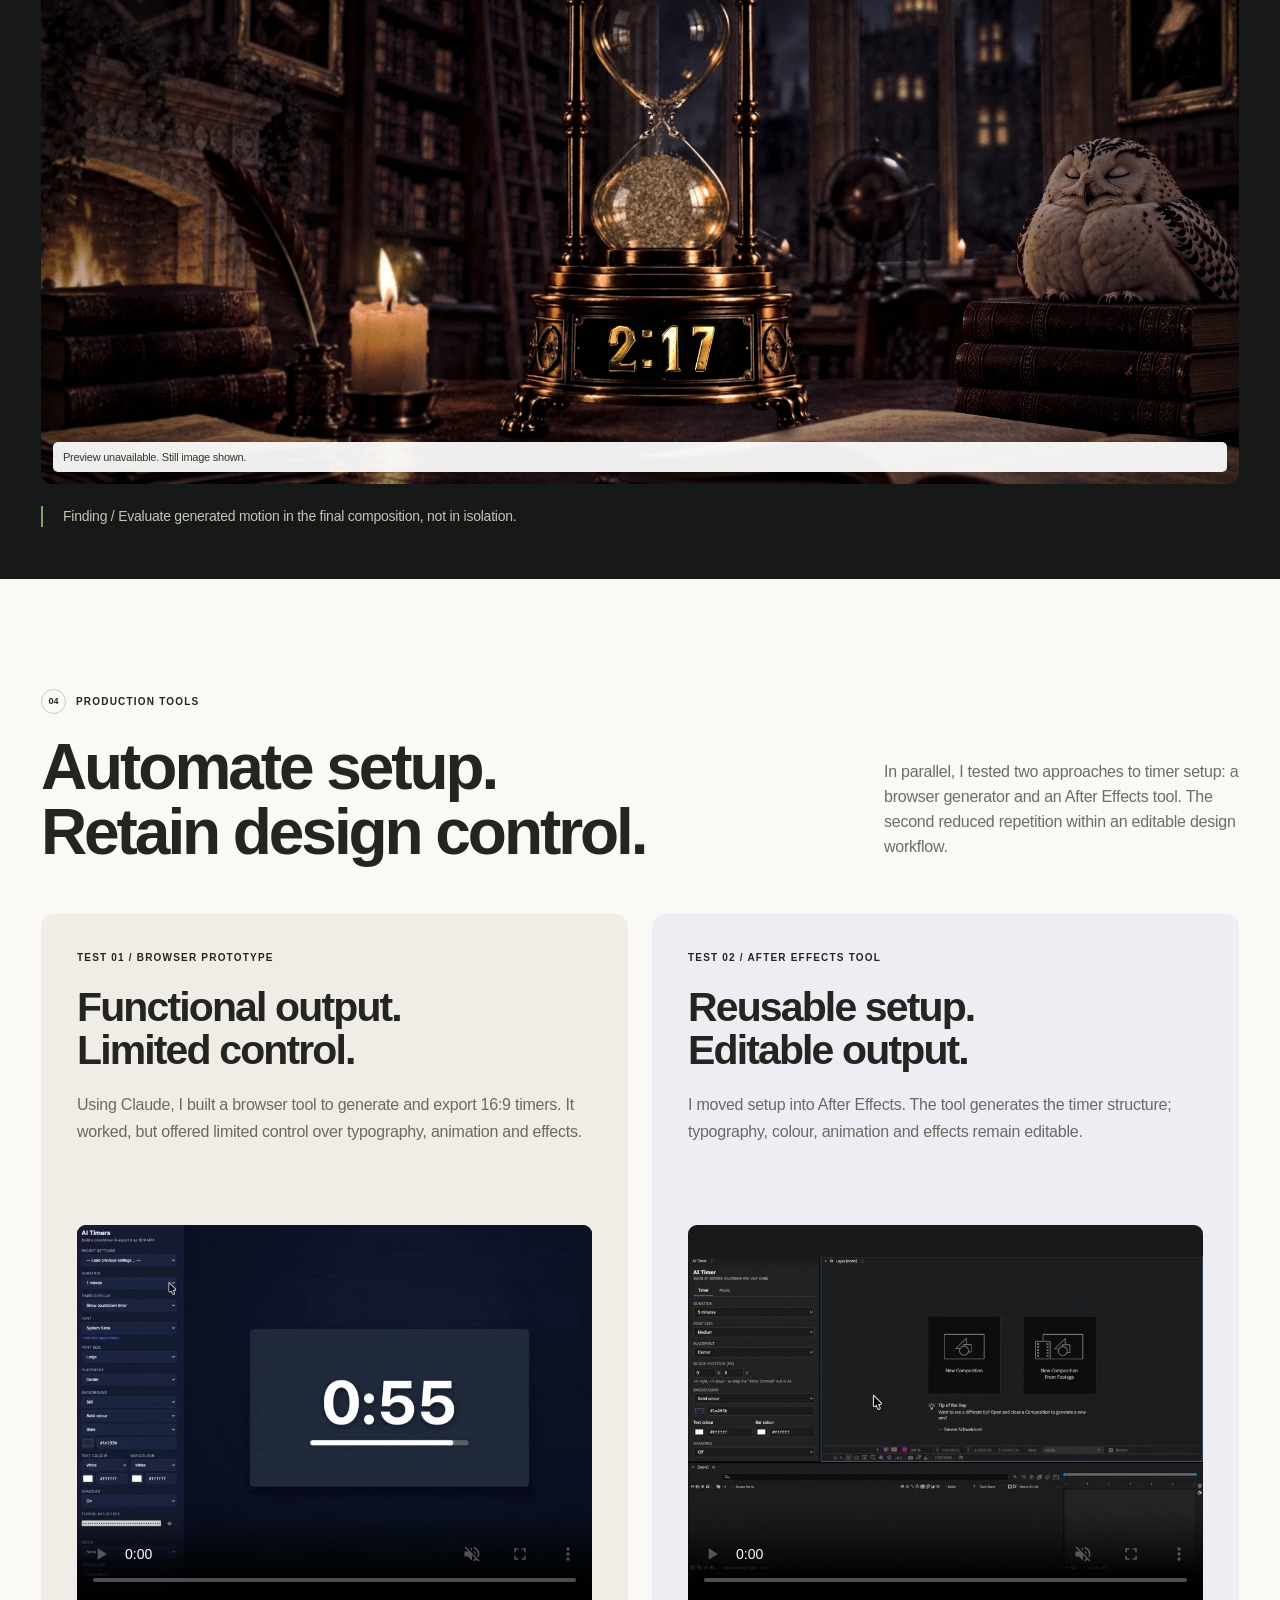
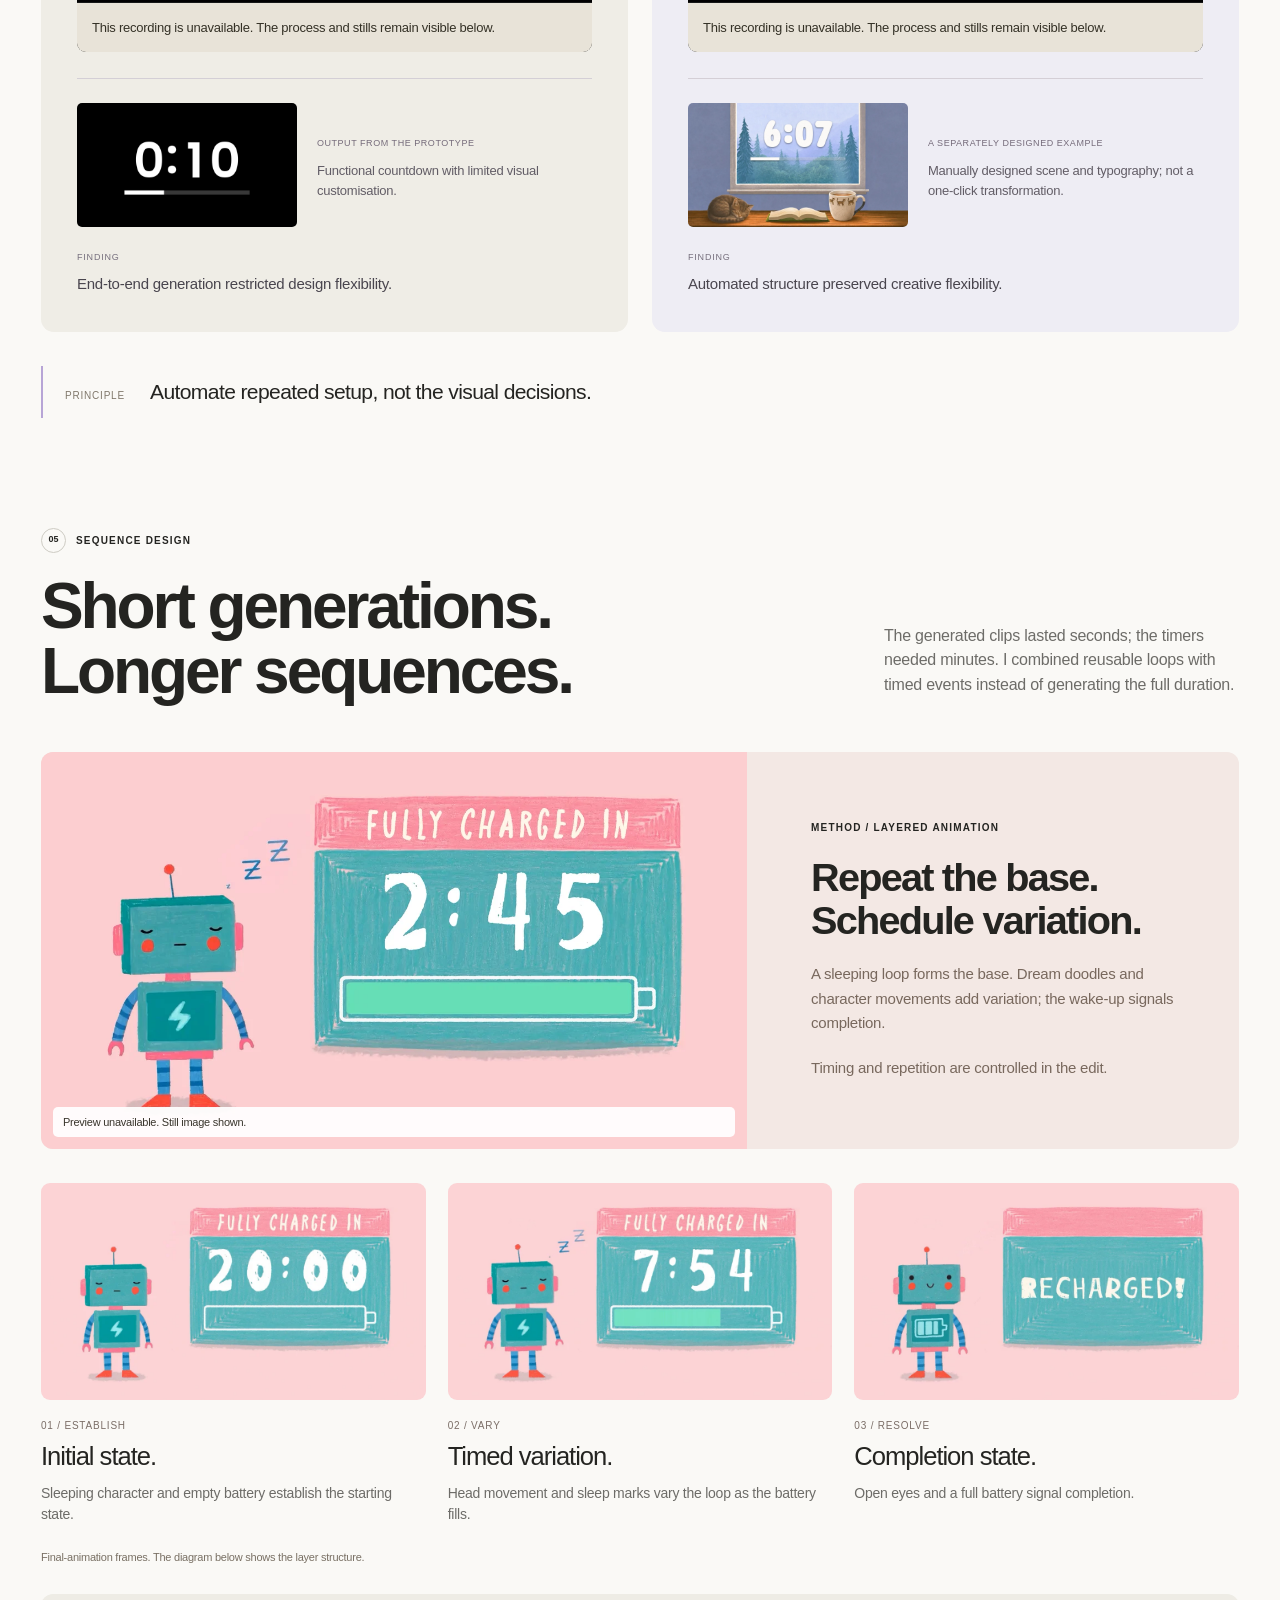
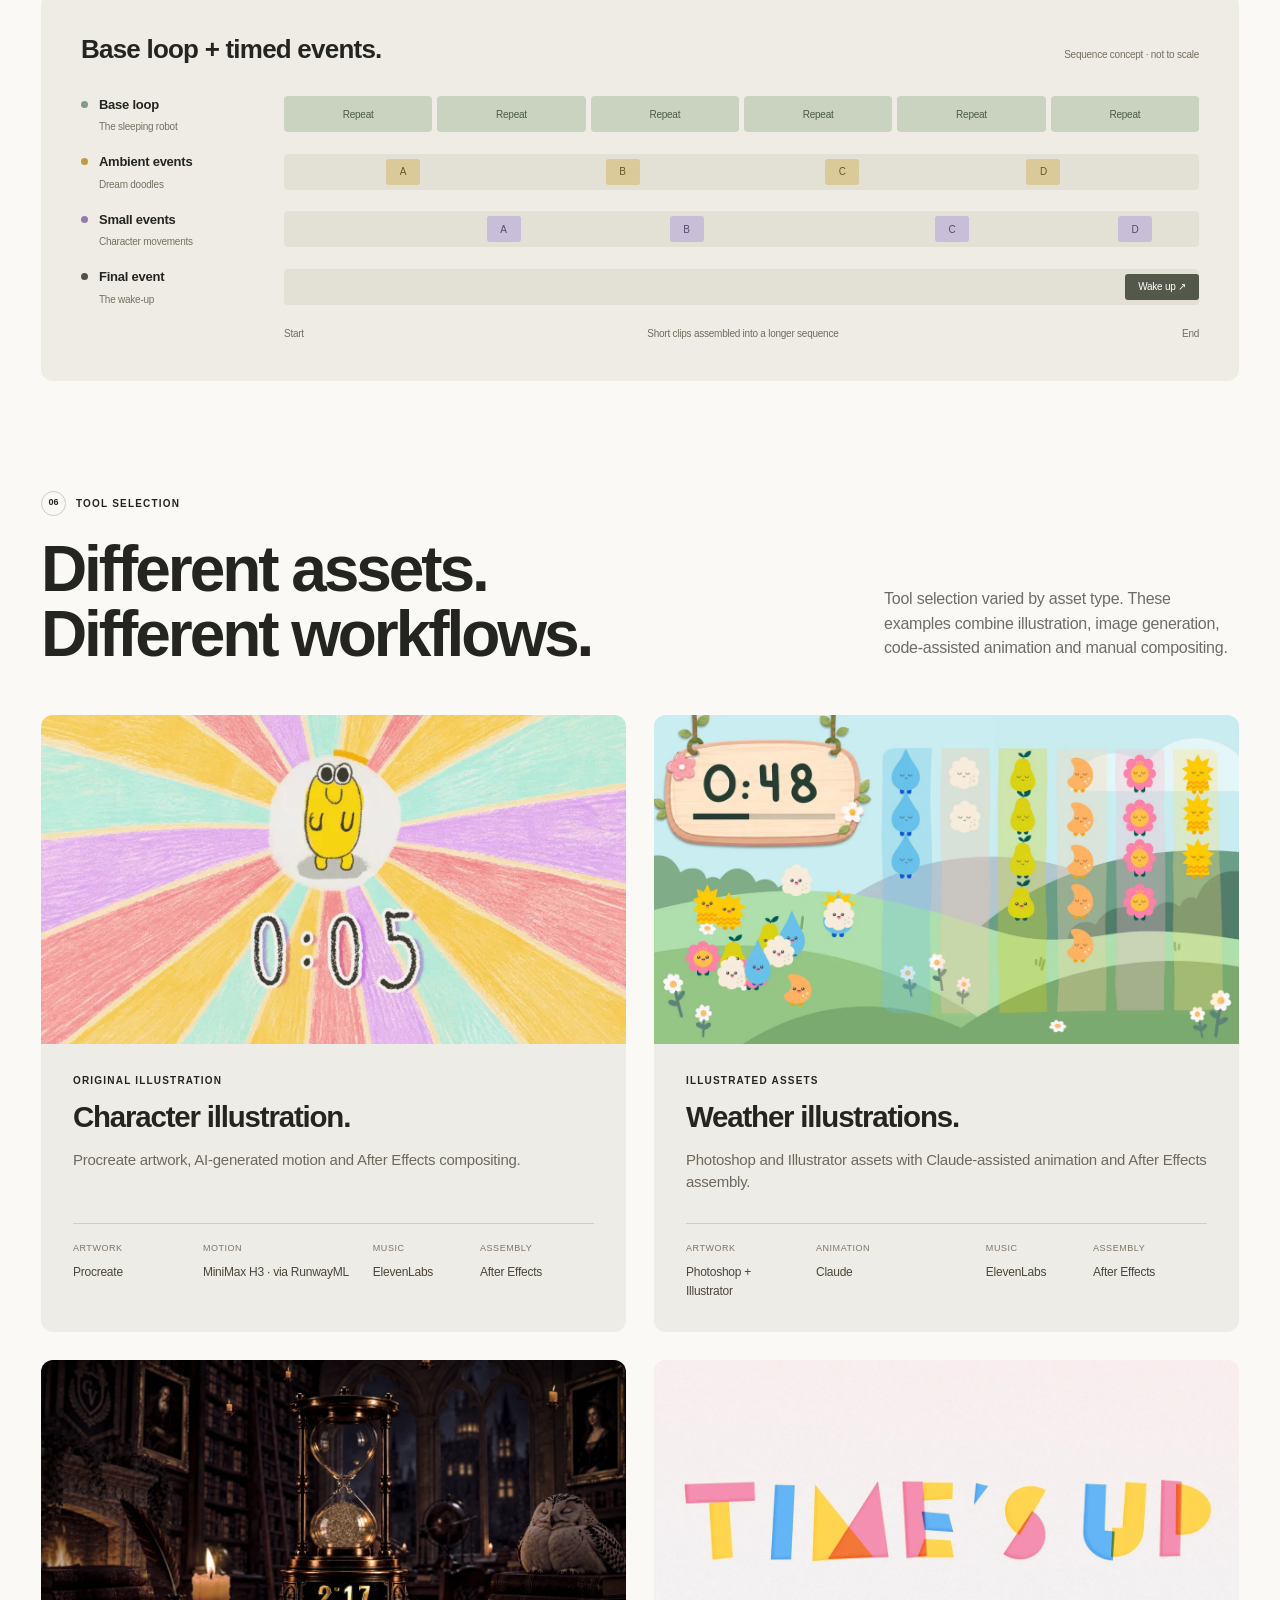
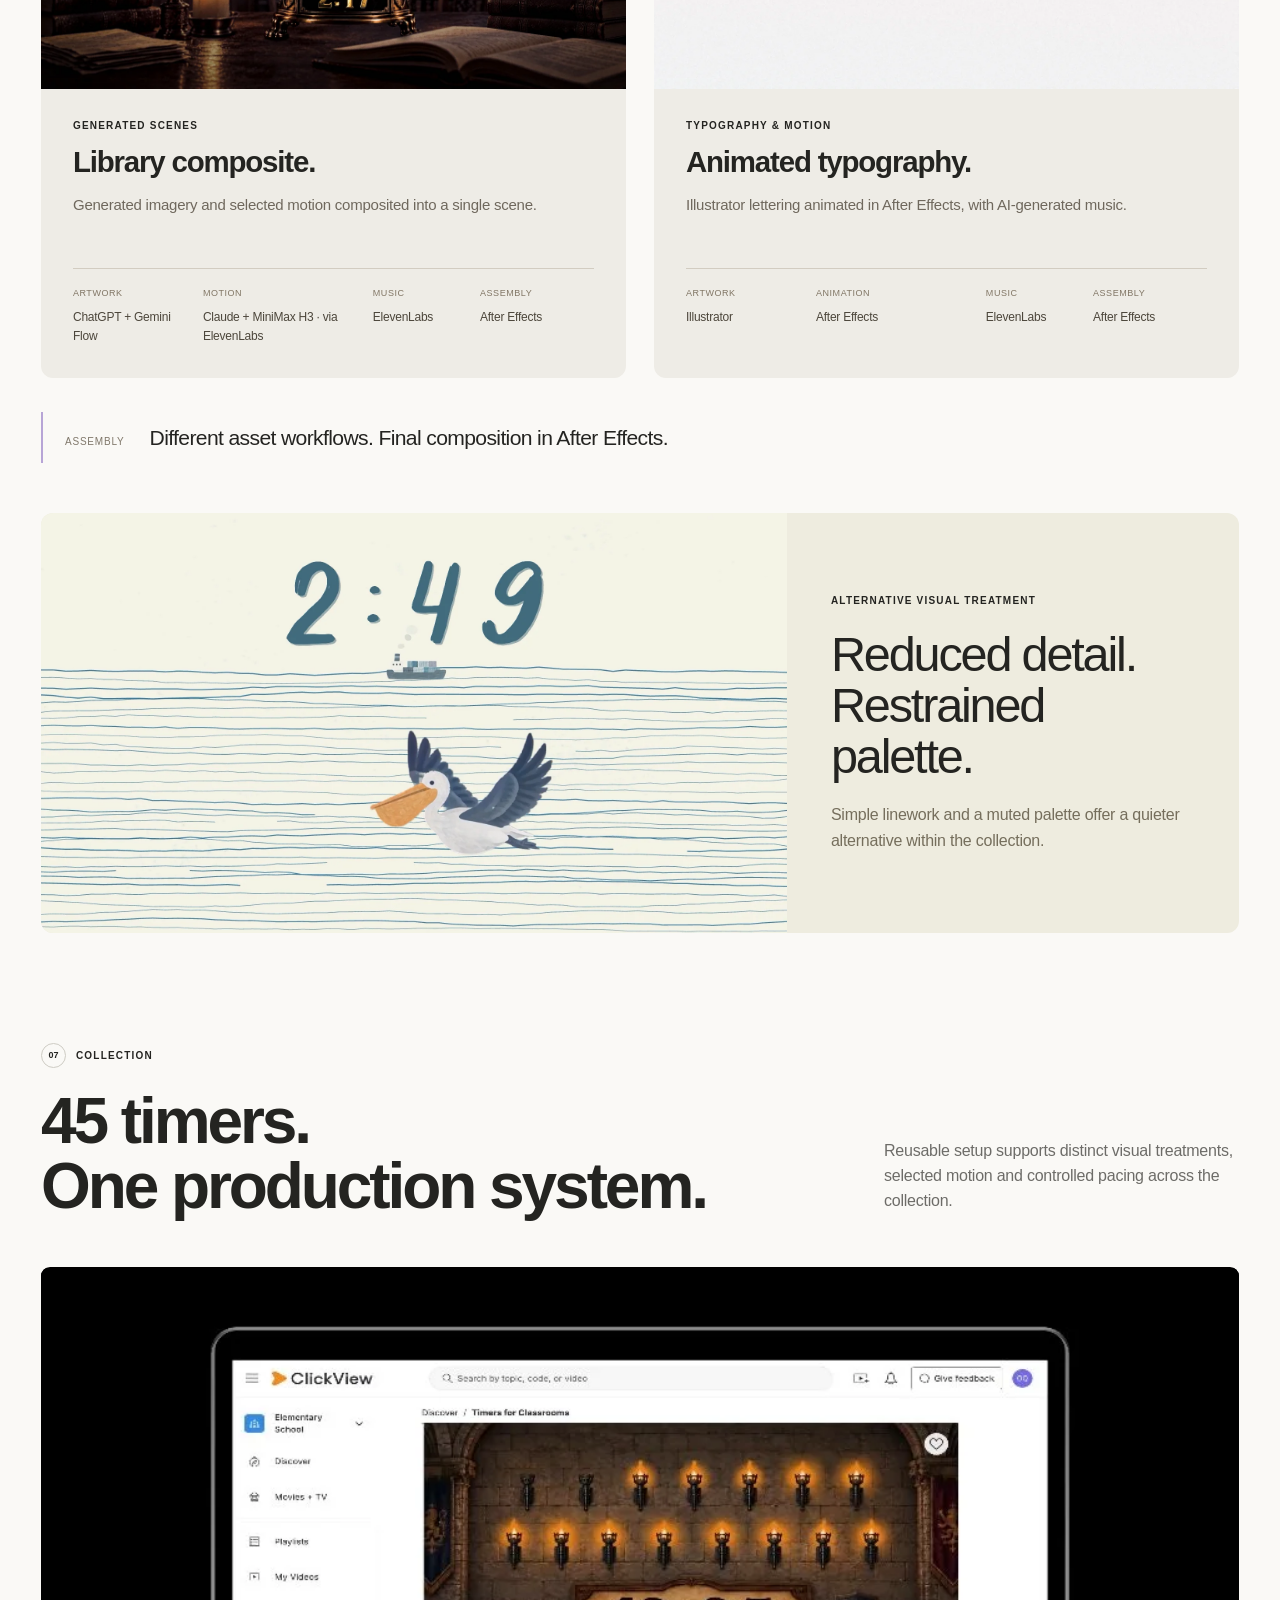
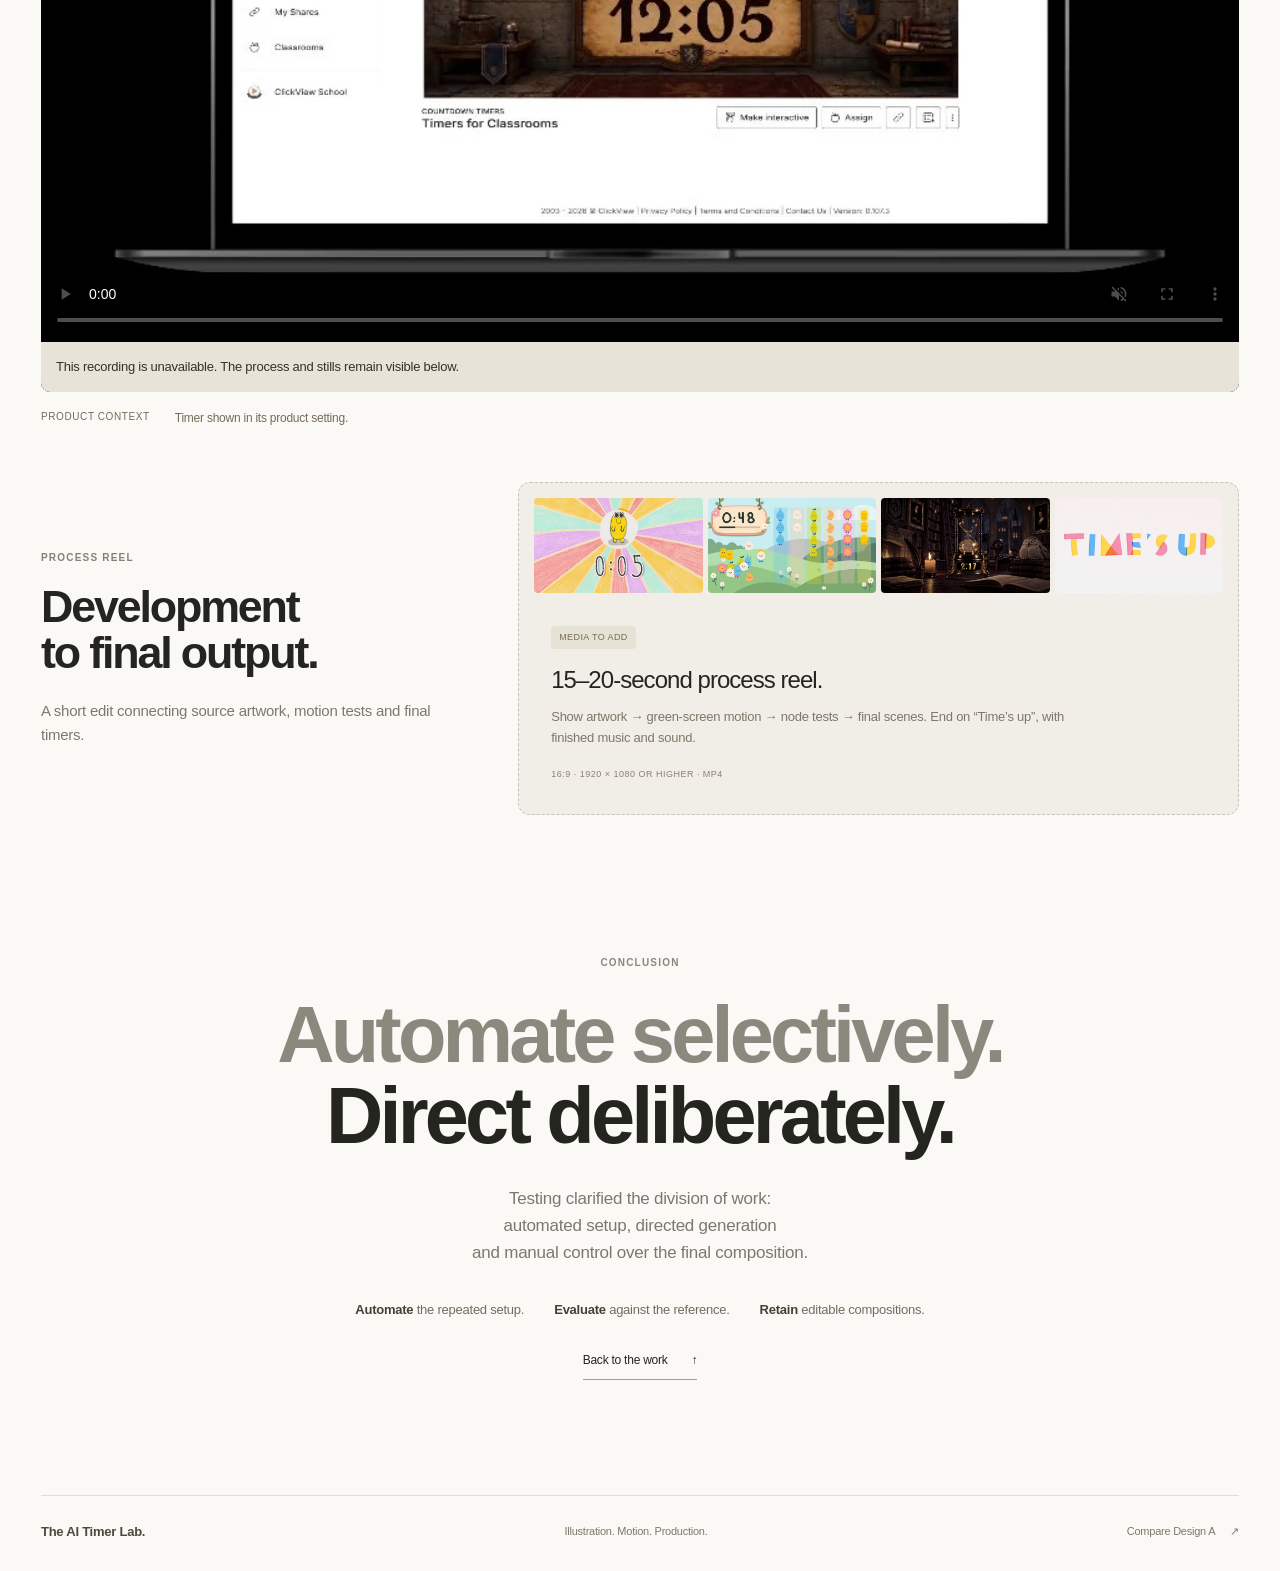
==== commit 971652e0: "Polish Design B layout and content" ====
--- a/design-b.html
+++ b/design-b.html
@@ -3,9 +3,9 @@
 <head>
   <meta charset="utf-8">
   <meta name="viewport" content="width=device-width, initial-scale=1">
-  <meta name="description" content="45 classroom timers. An open studio of drawings, AI motion tests and discoveries about what to automate—and what to keep hands-on.">
+  <meta name="description" content="45 classroom timers for ClickView, designed for primary students. A case study in illustration, AI motion, iteration and production tooling.">
   <meta name="theme-color" content="#faf9f6">
-  <title>The AI Timer Lab — Design B</title>
+  <title>ClickView Classroom Timers — The AI Timer Lab</title>
   <link rel="stylesheet" href="design-switcher.css">
   <link rel="stylesheet" href="design-b.css">
   <script src="design-b.js" defer></script>
@@ -23,7 +23,7 @@
     <header class="main-header">
       <a class="wordmark" href="#top"><span class="lab-mark" aria-hidden="true"><i></i><i></i><i></i><i></i></span>The AI Timer Lab<span class="wordmark-dot">.</span></a>
       <nav class="section-nav" aria-label="Main navigation">
-        <a href="#work">The work</a><a href="#thinking">The process</a><a href="#toolkit">The toolkit</a>
+        <a href="#work">Project</a><a href="#thinking">Process</a><a href="#toolkit">Tools</a>
       </nav>
       <button class="motion-master" id="motion-master" type="button" aria-pressed="false" hidden><span class="control-symbol" aria-hidden="true">Ⅱ</span><span class="control-label">Pause motion</span></button>
     </header>
@@ -32,14 +32,14 @@
   <main id="top">
     <section class="hero" id="work" aria-labelledby="hero-title">
       <div class="hero-copy" data-narrative>
-        <p class="eyebrow"><span class="signal-dot" aria-hidden="true"></span> The AI Timer Lab / An experiment in making</p>
-        <h1 id="hero-title">What happens<br><span>if I try this?</span></h1>
-        <p class="hero-deck">45 classroom timers. A reason to experiment.<br>Drawing, prompting, building—and finding out what works.</p>
-        <a class="story-link" href="#art-direction">Follow an experiment <span aria-hidden="true">↓</span><span class="read-time">The discoveries, not just the finish</span></a>
+        <p class="eyebrow"><span class="signal-dot" aria-hidden="true"></span> ClickView / Motion design &amp; production</p>
+        <h1 id="hero-title">Design. Test.<br><span>Refine.</span></h1>
+        <p class="hero-deck">45 classroom timers for ClickView.<br>Original illustration, AI-generated motion and custom production tools.</p>
+        <a class="story-link" href="#project-context">Project context <span aria-hidden="true">↓</span><span class="read-time">Process and findings below</span></a>
       </div>
       <div class="process-hero wide" aria-label="An open studio of original artwork, motion tests, a finished timer and connected experiments">
         <div class="hero-evidence">
-          <a class="studio-drawing" href="#art-direction"><span class="studio-label">01 / A starting point <span aria-hidden="true">↗</span></span><img src="assets/design-b/drawing-640.webp" width="1522" height="1537" alt="The original character drawing open in Procreate"><span class="studio-caption">Draw the personality.</span></a>
+          <a class="studio-drawing" href="#art-direction"><span class="studio-label">01 / Original artwork <span aria-hidden="true">↗</span></span><img src="assets/design-b/drawing-640.webp" width="1522" height="1537" alt="The original character drawing open in Procreate"><span class="studio-caption">Character illustration.</span></a>
           <div class="studio-test">
             <div class="motion-media" data-label="Hero character motion test">
               <img class="motion-poster" src="assets/timer-lab-review/04-movement.jpg" width="768" height="768" alt="Yellow character moving against a green background during development">
@@ -47,18 +47,18 @@
               <button class="media-toggle" type="button" hidden aria-label="Pause hero character motion test"><span aria-hidden="true">Ⅱ</span></button>
               <span class="media-status" hidden>Preview unavailable. Still image shown.</span>
             </div>
-            <a class="studio-caption" href="#art-direction">02 / Try moving it. <span aria-hidden="true">↗</span></a>
+            <a class="studio-caption" href="#art-direction">02 / AI motion test <span aria-hidden="true">↗</span></a>
           </div>
         </div>
         <figure class="hero-result">
-          <div class="studio-result-label"><span>03 / Bring it together</span><span class="studio-badge">Finished timer</span></div>
+          <div class="studio-result-label"><span>03 / Final composition</span><span class="studio-badge">Finished timer</span></div>
           <div class="stage-feature motion-media" data-label="Illustrated character timer">
             <img class="motion-poster" src="assets/design-b/character-800.webp" width="800" height="450" alt="The hand-drawn character in its finished colourful countdown" fetchpriority="high">
             <video src="assets/timer-lab-review/04-final-timer.mp4" autoplay muted loop playsinline preload="auto" aria-label="Illustrated character timer animation"></video>
             <button class="media-toggle" type="button" hidden aria-label="Pause illustrated character timer"><span aria-hidden="true">Ⅱ</span></button>
             <span class="media-status" hidden>Preview unavailable. Still image shown.</span>
           </div>
-          <figcaption><strong>Many small decisions.<br>One little world.</strong><a href="#art-direction">See how it came together <span aria-hidden="true">↗</span></a></figcaption>
+          <figcaption><strong>Original artwork.<br>Directed motion.</strong><a href="#art-direction">View the development <span aria-hidden="true">↗</span></a></figcaption>
         </figure>
         <div class="hero-branches">
           <div class="studio-canvas">
@@ -68,112 +68,128 @@
               <button class="media-toggle" type="button" hidden aria-label="Pause hero connected experiments"><span aria-hidden="true">Ⅱ</span></button>
               <span class="media-status" hidden>Preview unavailable. Still image shown.</span>
             </div>
-            <a class="studio-caption" href="#node-workflow">Another experiment. More possibilities. <span aria-hidden="true">↗</span></a>
-          </div>
-          <a class="studio-note" href="#judgment"><span class="studio-label">A direction to test <span aria-hidden="true">↗</span></span><p>Keep the character.<br>Quiet the movement.<br>Hold the camera.</p><span class="note-foot">Owl motion study · direction summary, not the original prompt</span></a>
-        </div>
-      </div>
-      <div class="hero-foot wide"><span>From the working files—not just the finished reel.</span><span>Draw → Test → Review → Build</span></div>
+            <a class="studio-caption" href="#node-workflow">References → generation nodes <span aria-hidden="true">↗</span></a>
+          </div>
+          <a class="studio-note" href="#judgment"><span class="studio-label">Motion constraints <span aria-hidden="true">↗</span></span><p>Preserve the character.<br>Limit movement.<br>Fix the camera.</p><span class="note-foot">Owl motion study · direction summary, not the original prompt</span></a>
+        </div>
+      </div>
+      <div class="hero-foot wide"><span>Selected development files / The AI Timer Lab</span><span>Illustrate → Generate → Evaluate → Compose</span></div>
       <div class="project-facts wide" data-narrative>
         <div><strong>45</strong><span>classroom timers</span></div>
-        <div><strong>30s–60m</strong><span>from transitions to focus</span></div>
-        <div><strong>Many ways in.</strong><span>No single recipe.</span></div>
-      </div>
-    </section>
-
+        <div><strong>30s–60m</strong><span>transitions and focused tasks</span></div>
+        <div><strong>ClickView</strong><span>primary classroom resources</span></div>
+      </div>
+    </section>
+
+
+    <section class="project-context wide" id="project-context" aria-labelledby="context-title">
+      <div class="context-intro">
+        <p class="eyebrow">Project context / ClickView, Australia</p>
+        <h2 id="context-title">Designed for<br>primary classrooms.</h2>
+        <p>ClickView is an educational video platform used by Australian schools. It provides teachers with curriculum-aligned videos and teaching resources.</p>
+        <a class="context-source" href="https://www.clickvieweducation.com/en-au/solutions/primary/teachers" target="_blank" rel="noopener noreferrer">About ClickView for primary teachers <span aria-hidden="true">↗</span><span class="sr-only"> (opens in a new tab)</span></a>
+      </div>
+      <div class="audience-panel">
+        <div class="audience-grid">
+          <article><p class="eyebrow">Target audience</p><h3>Primary students.</h3><p>Children following a timed classroom activity. The countdown should be easy to read; animation should support it, not compete with it.</p></article>
+          <article><p class="eyebrow">Classroom use</p><h3>Teacher-led.</h3><p>Teachers select a duration for transitions, independent work or focused classroom tasks.</p></article>
+        </div>
+        <div class="context-priorities"><p class="eyebrow">Design priorities</p><ul><li>Readable countdowns</li><li>Recognisable characters</li><li>Controlled movement</li><li>Clear completion cues</li></ul></div>
+      </div>
+    </section>
 
     <section class="quick-read wide" id="overview" aria-labelledby="overview-title" data-quick-read>
-      <div class="overview-heading"><p class="eyebrow">The discoveries, at a glance</p><h2 id="overview-title">Each test changed the next step.</h2><p>A quick read of what the experiments taught me.</p></div>
+      <div class="overview-heading"><p class="eyebrow">Key findings</p><h2 id="overview-title">Four production findings.</h2><p>What changed through testing.</p></div>
       <div class="overview-grid">
-        <a href="#art-direction"><span class="overview-category">Illustration → motion</span><h3>A clear starting point helps.</h3><p>Original artwork gives generated motion a direction to follow.</p><span class="overview-arrow" aria-hidden="true">↗</span></a>
-        <a href="#judgment"><span class="overview-category">Test → discovery</span><h3>The misses are useful.</h3><p>Unwanted changes reveal what the next instruction needs to protect.</p><span class="overview-arrow" aria-hidden="true">↗</span></a>
-        <a href="#system"><span class="overview-category">Prototype → rethink</span><h3>Automate a smaller piece.</h3><p>A timer tool became more useful when the creative decisions stayed editable.</p><span class="overview-arrow" aria-hidden="true">↗</span></a>
-        <a href="#longer-timers"><span class="overview-category">Clip → sequence</span><h3>Short clips can go further.</h3><p>Loops, small variations and an ending turn seconds into a longer experience.</p><span class="overview-arrow" aria-hidden="true">↗</span></a>
+        <a href="#art-direction"><span class="overview-category">Illustration → motion</span><h3>Define the reference.</h3><p>Set composition, palette and character before generating motion.</p><span class="overview-arrow" aria-hidden="true">↗</span></a>
+        <a href="#judgment"><span class="overview-category">Generation → evaluation</span><h3>Specify the constraints.</h3><p>Use rejected outputs to refine framing, object consistency and movement.</p><span class="overview-arrow" aria-hidden="true">↗</span></a>
+        <a href="#system"><span class="overview-category">Prototype → workflow</span><h3>Limit the automation.</h3><p>Automate timer setup while keeping design decisions editable.</p><span class="overview-arrow" aria-hidden="true">↗</span></a>
+        <a href="#longer-timers"><span class="overview-category">Clip → sequence</span><h3>Extend through sequencing.</h3><p>Combine loops and timed events instead of generating the full duration.</p><span class="overview-arrow" aria-hidden="true">↗</span></a>
       </div>
       <p class="role-line"><span>My role</span> Concept · Visual design · Motion · AI experimentation · Production</p>
-      <nav class="process-index" aria-label="Process chapters"><a href="#thinking">01 / The question</a><a href="#art-direction">02 / First, a character</a><a href="#judgment">03 / Learn from the tests</a><a href="#system">04 / Rethink the tool</a><a href="#longer-timers">05 / The pacing</a><a href="#toolkit">06 / The toolkit</a><a href="#collection">07 / The collection</a></nav>
+      <nav class="process-index" aria-label="Process chapters"><a href="#thinking">01 / Production brief</a><a href="#art-direction">02 / Character motion</a><a href="#judgment">03 / Generation review</a><a href="#system">04 / Production tools</a><a href="#longer-timers">05 / Sequencing</a><a href="#toolkit">06 / Tool selection</a><a href="#collection">07 / Collection</a></nav>
     </section>
 
     <section class="chapter challenge wide" id="thinking" aria-labelledby="challenge-title">
       <div class="chapter-heading" data-narrative>
-  <div><p class="eyebrow"><span class="chapter-number">01</span> Break down the problem</p><h2 id="challenge-title">One project.<br>Room to try things.</h2></div>
-  <p class="section-deck">The brief was 45 classroom timers, from quick transitions to longer focus sessions. Each needed artwork, movement and sound. That repetition became a testing ground: where could AI help, and where did I want more control?</p>
-</div>
-      <ol class="workflow-map"><li><span class="step-index">01</span><img src="assets/timer-lab/01-workflow-ideation.png" width="160" height="160" alt="" loading="lazy"><h3>Ideation</h3><p>Explore the possibilities.</p><span class="stage-status">AI explored here</span></li>
-<li><span class="step-index">02</span><img src="assets/timer-lab/01-workflow-assets.png" width="160" height="160" alt="" loading="lazy"><h3>Assets</h3><p>Define the visual world.</p><span class="stage-status">AI explored here</span></li>
-<li><span class="step-index">03</span><img src="assets/timer-lab/01-workflow-animation.png" width="160" height="160" alt="" loading="lazy"><h3>Animation</h3><p>Test the movement.</p><span class="stage-status">AI explored here</span></li>
-<li><span class="step-index">04</span><img src="assets/timer-lab/01-workflow-audio.png" width="160" height="160" alt="" loading="lazy"><h3>Audio</h3><p>Find the right mood.</p><span class="stage-status">AI explored here</span></li>
-<li><span class="step-index">05</span><img src="assets/timer-lab/01-workflow-export.png" width="160" height="160" alt="" loading="lazy"><h3>Export</h3><p>Bring it all together.</p><span class="stage-status">Final assembly</span></li></ol>
-      <p class="process-principle"><span>The question</span>What should I hand over — and what should I keep hands-on?</p>
+  <div><p class="eyebrow"><span class="chapter-number">01</span> Production brief</p><h2 id="challenge-title">45 timers.<br>A repeatable workflow.</h2></div>
+  <p class="section-deck">Each timer required artwork, animation, audio and export. I mapped these stages, then tested where AI and custom tools could reduce repetition without limiting visual control.</p>
+</div>
+      <ol class="workflow-map"><li><span class="step-index">01</span><img src="assets/timer-lab/01-workflow-ideation.png" width="160" height="160" alt="" loading="lazy"><h3>Ideation</h3><p>Develop concepts.</p><span class="stage-status">AI tested</span></li>
+<li><span class="step-index">02</span><img src="assets/timer-lab/01-workflow-assets.png" width="160" height="160" alt="" loading="lazy"><h3>Assets</h3><p>Create visual assets.</p><span class="stage-status">AI tested</span></li>
+<li><span class="step-index">03</span><img src="assets/timer-lab/01-workflow-animation.png" width="160" height="160" alt="" loading="lazy"><h3>Animation</h3><p>Generate and review motion.</p><span class="stage-status">AI tested</span></li>
+<li><span class="step-index">04</span><img src="assets/timer-lab/01-workflow-audio.png" width="160" height="160" alt="" loading="lazy"><h3>Audio</h3><p>Develop music and sound.</p><span class="stage-status">AI tested</span></li>
+<li><span class="step-index">05</span><img src="assets/timer-lab/01-workflow-export.png" width="160" height="160" alt="" loading="lazy"><h3>Export</h3><p>Assemble and render.</p><span class="stage-status">Final assembly</span></li></ol>
+      <p class="process-principle"><span>Objective</span>Reduce repeated work. Retain control over the final design.</p>
     </section>
 
     <section class="chapter direction wide" id="art-direction" aria-labelledby="direction-title">
       <div class="chapter-heading" data-narrative>
-  <div><p class="eyebrow"><span class="chapter-number">02</span> Experiment / From drawing to motion</p><h2 id="direction-title">Could this drawing<br>come to life?</h2></div>
-  <p class="section-deck">I started with my own drawing. Could AI add movement without losing its personality? The green-screen test let me explore that before composing the finished timer.</p>
+  <div><p class="eyebrow"><span class="chapter-number">02</span> Character motion</p><h2 id="direction-title">From illustration<br>to directed motion.</h2></div>
+  <p class="section-deck">I drew the character in Procreate, tested AI motion against the reference, then composited the selected animation in After Effects.</p>
 </div>
       <div class="direction-board">
-        <figure class="drawing-panel"><div class="drawing-mat"><img src="assets/design-b/drawing-640.webp" width="1522" height="1537" alt="Original yellow character drawing in Procreate" loading="lazy"></div><figcaption><span>01 / Draw</span><strong>A point of view.</strong><p>Define the shape, palette and personality.</p></figcaption></figure>
+        <figure class="drawing-panel"><div class="drawing-mat"><img src="assets/design-b/drawing-640.webp" width="1522" height="1537" alt="Original yellow character drawing in Procreate" loading="lazy"></div><figcaption><span>01 / Draw</span><strong>Source artwork.</strong><p>Establish shape, palette and proportions.</p></figcaption></figure>
         <figure class="movement-panel"><div class="motion-media " data-label="Character motion test">
   <img class="motion-poster" src="assets/timer-lab-review/04-movement.jpg" width="800" height="450" alt="The illustrated character isolated for an AI motion test" loading="lazy">
   <video src="assets/timer-lab-review/04-movement.mp4" autoplay muted loop playsinline preload="auto" aria-label="Character motion test animation"></video>
   <button class="media-toggle" type="button" hidden aria-label="Play character motion test"><span aria-hidden="true">▶</span></button>
   <span class="media-status" hidden>Preview unavailable. Still image shown.</span>
-</div><figcaption><span>02 / Direct</span><strong>A little movement.</strong><p>Test motion against the original artwork.</p></figcaption></figure>
+</div><figcaption><span>02 / Direct</span><strong>Motion generation.</strong><p>Evaluate movement and consistency with the reference.</p></figcaption></figure>
         <figure class="finish-panel"><div class="motion-media " data-label="Finished character scene">
   <img class="motion-poster" src="assets/design-b/character-800.webp" width="800" height="450" alt="The character composited into a colourful finished timer" loading="lazy">
   <video src="assets/timer-lab-review/04-final-timer.mp4" autoplay muted loop playsinline preload="auto" aria-label="Finished character scene animation"></video>
   <button class="media-toggle" type="button" hidden aria-label="Play finished character scene"><span aria-hidden="true">▶</span></button>
   <span class="media-status" hidden>Preview unavailable. Still image shown.</span>
-</div><figcaption><span>03 / Compose</span><strong>A world of its own.</strong><p>Set the timing and finish in After Effects.</p></figcaption></figure>
-      </div>
-      <p class="process-principle"><span>The discovery</span>Give the movement room to change. Give the character something to keep.</p>
+</div><figcaption><span>03 / Compose</span><strong>Final composition.</strong><p>Combine the character, countdown and background.</p></figcaption></figure>
+      </div>
+      <p class="process-principle"><span>Finding</span>Define what can move—and what must remain consistent.</p>
     </section>
 
     <section class="judgment chapter" id="judgment" aria-labelledby="judgment-title">
       <div class="wide">
         <div class="chapter-heading" data-narrative>
-  <div><p class="eyebrow"><span class="chapter-number">03</span> Experiment / Learn from the misses</p><h2 id="judgment-title">What if it changes<br>the wrong thing?</h2></div>
-  <p class="section-deck">The owl made the problem visible. A generation could add convincing movement—and change the scene I wanted to keep. Each miss gave me a more precise direction to test.</p>
-</div>
-
-        <div class="subchapter-heading"><h3>The first generation<br>wasn’t the last.</h3><p>Each review led to a more specific direction: protect the framing, preserve the objects, reduce the movement.</p></div>
+  <div><p class="eyebrow"><span class="chapter-number">03</span> Generation review</p><h2 id="judgment-title">Evaluate motion.<br>Preserve the reference.</h2></div>
+  <p class="section-deck">Owl generations introduced unwanted changes to the background, framing and objects. I revised the direction after each review, prioritising stable composition and restrained movement.</p>
+</div>
+
+        <div class="subchapter-heading"><h3>Reference. Rejection.<br>Refinement.</h3><p>Review criteria: consistent framing, object count and motion.</p></div>
         <div class="generation-grid">
-          <figure><div class="reference-media"><img src="assets/design-b/owl-reference-1280.webp" width="3381" height="1902" alt="The reference owl asleep on a stack of books against a green background" loading="lazy"></div><figcaption><span class="verdict">Starting point / Reference</span><h3>Keep this world intact.</h3><p>The owl, the books and their framing were the reference. The task was to add life without redesigning the image.</p></figcaption></figure>
+          <figure><div class="reference-media"><img src="assets/design-b/owl-reference-1280.webp" width="3381" height="1902" alt="The reference owl asleep on a stack of books against a green background" loading="lazy"></div><figcaption><span class="verdict">Starting point / Reference</span><h3>Reference composition.</h3><p>Preserve the owl, book stack and framing while adding movement.</p></figcaption></figure>
           <figure><div class="motion-media " data-label="First owl generation">
   <img class="motion-poster" src="assets/timer-lab-review/05-owl-bad-1.jpg" width="800" height="450" alt="Rejected owl generation with an unwanted forest background" loading="lazy">
   <video src="assets/timer-lab-review/05-owl-bad-1.mp4" autoplay muted loop playsinline preload="auto" aria-label="First owl generation animation"></video>
   <button class="media-toggle" type="button" hidden aria-label="Play first owl generation"><span aria-hidden="true">▶</span></button>
   <span class="media-status" hidden>Preview unavailable. Still image shown.</span>
-</div><figcaption><span class="verdict">01 / Rejected</span><h3>The world changed.</h3><p>The motion worked, but a forest appeared and the framing shifted.</p><p class="next-direction"><span>Next direction</span>Constrain the background, framing and camera movement.</p></figcaption></figure>
+</div><figcaption><span class="verdict">01 / Rejected</span><h3>Background drift.</h3><p>An unwanted forest appeared and the framing shifted.</p><p class="next-direction"><span>Revision</span>Constrain the background, framing and camera movement.</p></figcaption></figure>
           <figure><div class="motion-media " data-label="Second owl generation">
   <img class="motion-poster" src="assets/timer-lab-review/05-owl-bad-2.jpg" width="800" height="450" alt="Rejected owl generation with extra books and unstable movement" loading="lazy">
   <video src="assets/timer-lab-review/05-owl-bad-2.mp4" autoplay muted loop playsinline preload="auto" aria-label="Second owl generation animation"></video>
   <button class="media-toggle" type="button" hidden aria-label="Play second owl generation"><span aria-hidden="true">▶</span></button>
   <span class="media-status" hidden>Preview unavailable. Still image shown.</span>
-</div><figcaption><span class="verdict">02 / Rejected</span><h3>The objects changed.</h3><p>The background held, but extra books appeared and the motion was unstable.</p><p class="next-direction"><span>Next direction</span>Lock the object count and placement. Reduce the movement.</p></figcaption></figure>
+</div><figcaption><span class="verdict">02 / Rejected</span><h3>Object inconsistency.</h3><p>Extra books appeared and movement remained unstable.</p><p class="next-direction"><span>Revision</span>Specify object count, placement and reduced movement.</p></figcaption></figure>
           <figure><div class="motion-media " data-label="Approved owl generation">
   <img class="motion-poster" src="assets/timer-lab-review/05-owl-approved.jpg" width="800" height="450" alt="Approved owl generation preserving the reference composition" loading="lazy">
   <video src="assets/timer-lab-review/05-owl-approved.mp4" autoplay muted loop playsinline preload="auto" aria-label="Approved owl generation animation"></video>
   <button class="media-toggle" type="button" hidden aria-label="Play approved owl generation"><span aria-hidden="true">▶</span></button>
   <span class="media-status" hidden>Preview unavailable. Still image shown.</span>
-</div><figcaption><span class="verdict approved">03 / Kept</span><h3>Just enough life.</h3><p>The composition stayed close to the reference. The quieter movement was controlled enough for the final timer.</p><p class="next-direction"><span>The decision</span>Keep it, then integrate it into the scene.</p></figcaption></figure>
+</div><figcaption><span class="verdict approved">03 / Kept</span><h3>Controlled motion.</h3><p>The composition remained close to the reference, with restrained movement suitable for compositing.</p><p class="next-direction"><span>Selection</span>Retain this version for scene assembly.</p></figcaption></figure>
         </div>
         <section class="connector-story" id="node-workflow" aria-labelledby="connector-title">
-          <div class="subchapter-heading"><div><p class="eyebrow">RunwayML / Connected motion experiments</p><h3 id="connector-title">An image is a starting point.<br>Direction makes it move.</h3></div><p>Connect a reference to a generation, describe the movement, then compare the results. The canvas keeps the experiments together; the final choice stays mine.</p></div>
+          <div class="subchapter-heading"><div><p class="eyebrow">RunwayML / Node-based workflow</p><h3 id="connector-title">Connect references.<br>Compare outputs.</h3></div><p>Reference images connect to generation nodes. Motion instructions guide each test; the canvas keeps variants available for comparison.</p></div>
           <div class="connector-workspace">
           <figure><div class="inline-film">
   <video src="assets/timer-lab-review/05-node.mp4" poster="assets/timer-lab-review/05-node.jpg" autoplay controls muted loop playsinline preload="auto" aria-label="Connected image and AI motion experiments on the working canvas"></video>
   <p class="film-error" hidden>This recording is unavailable. The process and stills remain visible below.</p>
-</div><figcaption>The working canvas: references, connected generation nodes and motion variants.</figcaption></figure>
+</div><figcaption>Working canvas: references, generation nodes and motion variants.</figcaption></figure>
           <ol class="connector-guide">
-            <li><span>01 / Reference</span><h4>Give it something to keep.</h4><p>The character, objects and framing establish the visual anchor.</p></li>
-            <li><span>02 / Prompt → motion</span><h4>Describe what can change.</h4><p>For the owl: quieter movement, a steady camera and no extra objects.</p><small>Direction summary, not a verbatim prompt.</small></li>
-            <li><span>03 / Compare → compose</span><h4>Choose the useful take.</h4><p>Review the variants, keep controlled motion and assemble the scene in After Effects.</p></li>
+            <li><span>01 / Reference</span><h4>Set the input.</h4><p>Use the source image to define character, objects and framing.</p></li>
+            <li><span>02 / Prompt → motion</span><h4>Specify motion.</h4><p>For the owl: limited movement, fixed camera, consistent objects.</p><small>Direction summary, not a verbatim prompt.</small></li>
+            <li><span>03 / Compare → compose</span><h4>Select and composite.</h4><p>Review variants and assemble selected motion in After Effects.</p></li>
           </ol>
           </div>
-          <aside class="capture-gap" aria-label="Missing asset: readable prompt and connector recording"><span class="asset-label">Closer capture to add</span><div><h4>The prompt, up close.</h4><p>A short RunwayML recording: connect the character reference, show the readable prompt, then play the generated motion. 1080p or higher; the current canvas shows the structure, but its text is too small to read.</p></div></aside>
-          <div class="subchapter-heading detail-heading"><h3>Not just a character.<br>A whole atmosphere.</h3><p>The same canvas holds smaller scene elements. Follow three of them from green-screen tests to their place in the finished library.</p></div>
+          <aside class="capture-gap" aria-label="Missing asset: readable prompt and connector recording"><span class="asset-label">Recording required</span><div><h4>Readable prompt and output.</h4><p>Record the reference connection, readable prompt and generated motion in RunwayML. Export at 1080p or higher; prompt text is illegible in the current capture.</p></div></aside>
+          <div class="subchapter-heading detail-heading"><h3>Develop elements.<br>Assemble the scene.</h3><p>Candle, hourglass and book tests show how individual elements contribute to the final library composition.</p></div>
           <div class="element-development">
             <figure>
               <div class="motion-media node-crop" style="--crop-ratio:164/220;--crop-width:585.37%;--crop-left:-307.93%;--crop-top:0%" data-label="Candle motion nodes">
@@ -184,7 +200,7 @@
               </div>
               <div class="development-transfer"><span>Motion tests</span><span aria-hidden="true">↓</span><span>In the final scene</span></div>
               <div class="scene-detail"><img src="assets/design-b/library-candle.webp" width="130" height="225" alt="The candle beside the library hourglass" loading="lazy"></div>
-              <figcaption><h4>A little warmth.</h4><p>A small flame gives the still room a living detail.</p></figcaption>
+              <figcaption><h4>Local light.</h4><p>Candlelight adds a small animated detail.</p></figcaption>
             </figure>
             <figure>
               <div class="motion-media node-crop" style="--crop-ratio:186/180;--crop-width:516.13%;--crop-left:-147.85%;--crop-top:-191.67%" data-label="Hourglass motion nodes">
@@ -195,7 +211,7 @@
               </div>
               <div class="development-transfer"><span>Motion tests</span><span aria-hidden="true">↓</span><span>In the final scene</span></div>
               <div class="scene-detail"><img src="assets/design-b/library-hourglass.webp" width="230" height="440" alt="The hourglass at the centre of the finished library" loading="lazy"></div>
-              <figcaption><h4>A clear focal point.</h4><p>The hourglass anchors the composition and the idea of time.</p></figcaption>
+              <figcaption><h4>Visual hierarchy.</h4><p>The hourglass establishes the central focal point.</p></figcaption>
             </figure>
             <figure>
               <div class="motion-media node-crop" style="--crop-ratio:185/223;--crop-width:518.92%;--crop-left:-152.43%;--crop-top:-230.94%" data-label="Book motion nodes">
@@ -206,55 +222,55 @@
               </div>
               <div class="development-transfer"><span>Motion tests</span><span aria-hidden="true">↓</span><span>In the final scene</span></div>
               <div class="scene-detail"><img src="assets/design-b/library-book.webp" width="410" height="135" alt="The open book in the foreground of the finished library" loading="lazy"></div>
-              <figcaption><h4>Depth, in the details.</h4><p>The open book brings another layer into the foreground.</p></figcaption>
+              <figcaption><h4>Foreground depth.</h4><p>The open book adds a foreground layer.</p></figcaption>
             </figure>
           </div>
-          <p class="source-note">Cropped from the supplied canvas recording and finished animation. These show the development elements, not a one-to-one match for every generated take.</p>
+          <p class="source-note">Canvas and final-scene crops. Development candidates are not exact matches for every selected asset.</p>
 
         </section>
-        <div class="subchapter-heading scene-payoff"><h3>The pieces, together.</h3><p>Selected motion, separate elements and a hands-on finish. The experiments become one atmosphere.</p></div>
+        <div class="subchapter-heading scene-payoff"><h3>Final composite.</h3><p>Selected motion and separate elements assembled into the library timer.</p></div>
         <div class="motion-media library-scene" data-label="Finished library timer">
   <img class="motion-poster" src="assets/design-b/library-1920.webp" width="800" height="450" alt="A glowing hourglass and sleeping owl in the finished library timer" loading="lazy">
   <video src="assets/timer-lab-review/05-final.mp4" autoplay muted loop playsinline preload="auto" aria-label="Finished library timer animation"></video>
   <button class="media-toggle" type="button" hidden aria-label="Play finished library timer"><span aria-hidden="true">▶</span></button>
   <span class="media-status" hidden>Preview unavailable. Still image shown.</span>
 </div>
-        <p class="discovery-note">The discovery / A useful generation is one that belongs in the scene.</p>
+        <p class="discovery-note">Finding / Evaluate generated motion in the final composition, not in isolation.</p>
       </div>
     </section>
 
     <section class="chapter experiments wide" id="system" aria-labelledby="experiments-title">
       <div class="chapter-heading" data-narrative>
-  <div><p class="eyebrow"><span class="chapter-number">04</span> Experiment / Rethink the tool</p><h2 id="experiments-title">Making faster.<br>But making what?</h2></div>
-  <p class="section-deck">The motion tests were one line of enquiry. Alongside them, I tested the repetitive setup: first a browser generator, then a tool inside After Effects. The useful discovery was what not to automate.</p>
+  <div><p class="eyebrow"><span class="chapter-number">04</span> Production tools</p><h2 id="experiments-title">Automate setup.<br>Retain design control.</h2></div>
+  <p class="section-deck">In parallel, I tested two approaches to timer setup: a browser generator and an After Effects tool. The second reduced repetition within an editable design workflow.</p>
 </div>
       <div class="experiment-grid">
         <article class="experiment-panel prototype-panel" id="prototype">
-          <div class="experiment-copy"><p class="eyebrow">Test 01 / Browser prototype</p><h3>It worked.<br>I missed the craft.</h3><p>Using Claude, I built a browser tool that generated and exported a 16:9 timer. Setup was quick, but typography, animation and the finish felt too constrained.</p></div>
+          <div class="experiment-copy"><p class="eyebrow">Test 01 / Browser prototype</p><h3>Functional output.<br>Limited control.</h3><p>Using Claude, I built a browser tool to generate and export 16:9 timers. It worked, but offered limited control over typography, animation and effects.</p></div>
           <div class="inline-film">
   <video src="assets/timer-lab-review/02-timer-app.mp4" poster="assets/timer-lab-review/02-timer-app.jpg" autoplay controls muted loop playsinline preload="auto" aria-label="Browser timer prototype demonstration"></video>
   <p class="film-error" hidden>This recording is unavailable. The process and stills remain visible below.</p>
 </div>
-          <figure class="experiment-proof"><img src="assets/design-b/basic-timer-1280.webp" width="1920" height="1080" alt="The browser prototype's plain countdown output" loading="lazy"><figcaption><span>Output from the prototype</span><p>The countdown worked. The design options felt too constrained.</p></figcaption></figure>
-          <p class="experiment-verdict"><span>What I learned</span>Automating the whole workflow wasn’t the goal.</p>
+          <figure class="experiment-proof"><img src="assets/design-b/basic-timer-1280.webp" width="1920" height="1080" alt="The browser prototype's plain countdown output" loading="lazy"><figcaption><span>Output from the prototype</span><p>Functional countdown with limited visual customisation.</p></figcaption></figure>
+          <p class="experiment-verdict"><span>Finding</span>End-to-end generation restricted design flexibility.</p>
         </article>
         <article class="experiment-panel plugin-panel">
-          <div class="experiment-copy"><p class="eyebrow">Test 02 / After Effects tool</p><h3>Build the structure.<br>Keep the freedom.</h3><p>I moved the automation into After Effects. My tool creates the timer structure, while typography, colour, animation and effects stay editable.</p></div>
+          <div class="experiment-copy"><p class="eyebrow">Test 02 / After Effects tool</p><h3>Reusable setup.<br>Editable output.</h3><p>I moved setup into After Effects. The tool generates the timer structure; typography, colour, animation and effects remain editable.</p></div>
           <div class="inline-film">
   <video src="assets/timer-lab-review/03-ae-plugin.mp4" poster="assets/timer-lab-review/03-ae-plugin.jpg" autoplay controls muted loop playsinline preload="auto" aria-label="After Effects timer tool demonstration"></video>
   <p class="film-error" hidden>This recording is unavailable. The process and stills remain visible below.</p>
 </div>
-          <figure class="experiment-proof"><img src="assets/design-b/designed-timer-1280.webp" width="1920" height="1080" alt="A designed After Effects timer with a sleeping cat and forest view" loading="lazy"><figcaption><span>A separately designed example</span><p>Typography, scene and finish stay mine to shape—not a one-click transformation.</p></figcaption></figure>
-          <p class="experiment-verdict"><span>What changed</span>Less repeated setup. More control over the result.</p>
+          <figure class="experiment-proof"><img src="assets/design-b/designed-timer-1280.webp" width="1920" height="1080" alt="A designed After Effects timer with a sleeping cat and forest view" loading="lazy"><figcaption><span>A separately designed example</span><p>Manually designed scene and typography; not a one-click transformation.</p></figcaption></figure>
+          <p class="experiment-verdict"><span>Finding</span>Automated structure preserved creative flexibility.</p>
         </article>
       </div>
-      <p class="process-principle"><span>The shift</span>Automate the setup. Keep the creative decisions editable.</p>
+      <p class="process-principle"><span>Principle</span>Automate repeated setup, not the visual decisions.</p>
     </section>
 
     <section class="chapter pacing wide" id="longer-timers" aria-labelledby="pacing-title">
       <div class="chapter-heading" data-narrative>
-  <div><p class="eyebrow"><span class="chapter-number">05</span> Think beyond the short clip</p><h2 id="pacing-title">What happens<br>after the clip ends?</h2></div>
-  <p class="section-deck">A good motion test lasts seconds. A classroom timer can run for minutes. Rather than generate the entire duration, I treated the clips as pieces I could arrange.</p>
+  <div><p class="eyebrow"><span class="chapter-number">05</span> Sequence design</p><h2 id="pacing-title">Short generations.<br>Longer sequences.</h2></div>
+  <p class="section-deck">The generated clips lasted seconds; the timers needed minutes. I combined reusable loops with timed events instead of generating the full duration.</p>
 </div>
       <div class="pacing-stage">
         <div class="motion-media " data-label="Robot timer excerpt">
@@ -263,65 +279,65 @@
   <button class="media-toggle" type="button" hidden aria-label="Play robot timer excerpt"><span aria-hidden="true">▶</span></button>
   <span class="media-status" hidden>Preview unavailable. Still image shown.</span>
 </div>
-        <div class="pacing-copy"><p class="eyebrow">The solution / Build in layers</p><h3>Loop the calm.<br>Time the surprises.</h3><p>The sleeping robot carries most of the runtime. Dream doodles and small twitches add variation; a final wake-up gives the timer an ending.</p><p>Short clips become reusable pieces, with the rhythm shaped in the edit.</p></div>
+        <div class="pacing-copy"><p class="eyebrow">Method / Layered animation</p><h3>Repeat the base.<br>Schedule variation.</h3><p>A sleeping loop forms the base. Dream doodles and character movements add variation; the wake-up signals completion.</p><p>Timing and repetition are controlled in the edit.</p></div>
       </div>
       <div class="robot-development" aria-label="Three moments from the supplied finished robot animation">
-        <figure><img src="assets/design-b/robot-rest.webp" width="960" height="540" alt="Sleeping robot beside the empty battery at the start of the timer" loading="lazy"><figcaption><span>01 / Establish</span><h3>Start at rest.</h3><p>A sleeping character. An empty battery. The idea is immediate.</p></figcaption></figure>
-        <figure><img src="assets/design-b/robot-variation.webp" width="960" height="540" alt="The robot tilts its head while the battery fills during the countdown" loading="lazy"><figcaption><span>02 / Vary</span><h3>Keep it quietly alive.</h3><p>A head tilt and sleep marks add life while the battery fills.</p></figcaption></figure>
-        <figure><img src="assets/design-b/robot-recharged.webp" width="960" height="540" alt="The robot awake with a full chest battery beside the word Recharged" loading="lazy"><figcaption><span>03 / Resolve</span><h3>Make the ending matter.</h3><p>Open eyes. A full charge. A clear change of state.</p></figcaption></figure>
-      </div>
-      <p class="sequence-source">Frames from the finished animation — the sequence below shows how its layers work together.</p>
+        <figure><img src="assets/design-b/robot-rest.webp" width="960" height="540" alt="Sleeping robot beside the empty battery at the start of the timer" loading="lazy"><figcaption><span>01 / Establish</span><h3>Initial state.</h3><p>Sleeping character and empty battery establish the starting state.</p></figcaption></figure>
+        <figure><img src="assets/design-b/robot-variation.webp" width="960" height="540" alt="The robot tilts its head while the battery fills during the countdown" loading="lazy"><figcaption><span>02 / Vary</span><h3>Timed variation.</h3><p>Head movement and sleep marks vary the loop as the battery fills.</p></figcaption></figure>
+        <figure><img src="assets/design-b/robot-recharged.webp" width="960" height="540" alt="The robot awake with a full chest battery beside the word Recharged" loading="lazy"><figcaption><span>03 / Resolve</span><h3>Completion state.</h3><p>Open eyes and a full battery signal completion.</p></figcaption></figure>
+      </div>
+      <p class="sequence-source">Final-animation frames. The diagram below shows the layer structure.</p>
       <div class="sequence-board" aria-labelledby="sequence-title">
-        <div class="sequence-heading"><h3 id="sequence-title">One base. A few well-timed events.</h3><span>Sequence concept · not to scale</span></div>
+        <div class="sequence-heading"><h3 id="sequence-title">Base loop + timed events.</h3><span>Sequence concept · not to scale</span></div>
         <div class="score-row"><div class="score-key"><i class="key-loop"></i><strong>Base loop</strong><span>The sleeping robot</span></div><div class="sequence-track base-track" aria-label="Sleeping loop repeated throughout the sequence"><span>Repeat</span><span>Repeat</span><span>Repeat</span><span>Repeat</span><span>Repeat</span><span>Repeat</span></div></div>
         <div class="score-row"><div class="score-key"><i class="key-dream"></i><strong>Ambient events</strong><span>Dream doodles</span></div><div class="sequence-track event-track dreams" aria-label="Dream doodles A, B, C and D spaced through the sequence"><span style="--at:13%">A</span><span style="--at:37%">B</span><span style="--at:61%">C</span><span style="--at:83%">D</span></div></div>
-        <div class="score-row"><div class="score-key"><i class="key-twitch"></i><strong>Small events</strong><span>Little character twitches</span></div><div class="sequence-track event-track twitches" aria-label="Four small character twitches between ambient events"><span style="--at:24%">A</span><span style="--at:44%">B</span><span style="--at:73%">C</span><span style="--at:93%">D</span></div></div>
+        <div class="score-row"><div class="score-key"><i class="key-twitch"></i><strong>Small events</strong><span>Character movements</span></div><div class="sequence-track event-track twitches" aria-label="Four small character twitches between ambient events"><span style="--at:24%">A</span><span style="--at:44%">B</span><span style="--at:73%">C</span><span style="--at:93%">D</span></div></div>
         <div class="score-row"><div class="score-key"><i class="key-wake"></i><strong>Final event</strong><span>The wake-up</span></div><div class="sequence-track event-track wake-track" aria-label="Wake-up at the end of the sequence"><span>Wake up ↗</span></div></div>
-        <div class="sequence-axis"><span>Start</span><span>A longer timer, assembled from short moments</span><span>End</span></div>
+        <div class="sequence-axis"><span>Start</span><span>Short clips assembled into a longer sequence</span><span>End</span></div>
       </div>
     </section>
 
     <section class="chapter toolkit wide" id="toolkit" aria-labelledby="toolkit-title">
       <div class="chapter-heading" data-narrative>
-  <div><p class="eyebrow"><span class="chapter-number">06</span> Choose the approach, not just the tool</p><h2 id="toolkit-title">No single recipe.<br>More ways to make.</h2></div>
-  <p class="section-deck">The experiments didn’t lead to one fixed workflow. Each visual world needed its own mix of drawing, generation, code and animation. Here’s how those choices changed across the collection.</p>
+  <div><p class="eyebrow"><span class="chapter-number">06</span> Tool selection</p><h2 id="toolkit-title">Different assets.<br>Different workflows.</h2></div>
+  <p class="section-deck">Tool selection varied by asset type. These examples combine illustration, image generation, code-assisted animation and manual compositing.</p>
 </div>
       <div class="toolkit-grid">
-        <article class="tool-world" id="illustrated-world"><img src="assets/design-b/character-800.webp" width="1920" height="1080" alt="Draw the personality. — selected finished timer" loading="lazy"><div class="tool-world-copy"><p class="eyebrow">Original illustration</p><h3>Draw the personality.</h3><p>A hand-drawn character sets the style. AI adds motion; After Effects brings the scene together.</p><dl class="tool-chain"><div><dt>Artwork</dt><dd>Procreate</dd></div><div><dt>Motion</dt><dd>MiniMax H3 · via RunwayML</dd></div><div><dt>Music</dt><dd>ElevenLabs</dd></div><div><dt>Assembly</dt><dd>After Effects</dd></div></dl></div></article>
-<article class="tool-world" id="weather-world"><img src="assets/design-b/weather-1280.webp" width="1920" height="1080" alt="Build a brighter forecast. — selected finished timer" loading="lazy"><div class="tool-world-copy"><p class="eyebrow">Illustrated assets</p><h3>Build a brighter forecast.</h3><p>Weather characters made in Photoshop and Illustrator, with AI-assisted animation and a hands-on finish.</p><dl class="tool-chain"><div><dt>Artwork</dt><dd>Photoshop + Illustrator</dd></div><div><dt>Animation</dt><dd>Claude</dd></div><div><dt>Music</dt><dd>ElevenLabs</dd></div><div><dt>Assembly</dt><dd>After Effects</dd></div></dl></div></article>
-<article class="tool-world" id="library-world"><img src="assets/design-b/library-1280.webp" width="1920" height="1080" alt="Compose an atmosphere. — selected finished timer" loading="lazy"><div class="tool-world-copy"><p class="eyebrow">Generated scenes</p><h3>Compose an atmosphere.</h3><p>Generated imagery and selected motion become one coherent library scene through compositing.</p><dl class="tool-chain"><div><dt>Artwork</dt><dd>ChatGPT + Gemini Flow</dd></div><div><dt>Motion</dt><dd>Claude + MiniMax H3 · via ElevenLabs</dd></div><div><dt>Music</dt><dd>ElevenLabs</dd></div><div><dt>Assembly</dt><dd>After Effects</dd></div></dl></div></article>
-<article class="tool-world" id="type-world"><img src="assets/design-b/typography-1280.webp" width="1920" height="1080" alt="Make the last second count. — selected finished timer" loading="lazy"><div class="tool-world-copy"><p class="eyebrow">Typography & motion</p><h3>Make the last second count.</h3><p>Illustrator shapes the lettering. After Effects handles the animation. AI contributes the music.</p><dl class="tool-chain"><div><dt>Artwork</dt><dd>Illustrator</dd></div><div><dt>Animation</dt><dd>After Effects</dd></div><div><dt>Music</dt><dd>ElevenLabs</dd></div><div><dt>Assembly</dt><dd>After Effects</dd></div></dl></div></article>
-      </div>
-      <p class="process-principle"><span>The common thread</span>Different ways to make. One place to bring it together: After Effects.</p>
-      <figure class="quiet-world" id="quiet-world"><img src="assets/design-b/pelican-1920.webp" width="1920" height="1080" alt="A pelican flies over a hand-drawn sea beneath a countdown" loading="lazy"><figcaption><p class="eyebrow">Another kind of personality</p><h3>Leave room<br>for quiet.</h3><p>Spare lines, a muted palette and a pelican above the water. The collection has room for calm as well as colour.</p></figcaption></figure>
+        <article class="tool-world" id="illustrated-world"><img src="assets/design-b/character-800.webp" width="1920" height="1080" alt="Character illustration. — selected finished timer" loading="lazy"><div class="tool-world-copy"><p class="eyebrow">Original illustration</p><h3>Character illustration.</h3><p>Procreate artwork, AI-generated motion and After Effects compositing.</p><dl class="tool-chain"><div><dt>Artwork</dt><dd>Procreate</dd></div><div><dt>Motion</dt><dd>MiniMax H3 · via RunwayML</dd></div><div><dt>Music</dt><dd>ElevenLabs</dd></div><div><dt>Assembly</dt><dd>After Effects</dd></div></dl></div></article>
+<article class="tool-world" id="weather-world"><img src="assets/design-b/weather-1280.webp" width="1920" height="1080" alt="Weather illustrations. — selected finished timer" loading="lazy"><div class="tool-world-copy"><p class="eyebrow">Illustrated assets</p><h3>Weather illustrations.</h3><p>Photoshop and Illustrator assets with Claude-assisted animation and After Effects assembly.</p><dl class="tool-chain"><div><dt>Artwork</dt><dd>Photoshop + Illustrator</dd></div><div><dt>Animation</dt><dd>Claude</dd></div><div><dt>Music</dt><dd>ElevenLabs</dd></div><div><dt>Assembly</dt><dd>After Effects</dd></div></dl></div></article>
+<article class="tool-world" id="library-world"><img src="assets/design-b/library-1280.webp" width="1920" height="1080" alt="Library composite. — selected finished timer" loading="lazy"><div class="tool-world-copy"><p class="eyebrow">Generated scenes</p><h3>Library composite.</h3><p>Generated imagery and selected motion composited into a single scene.</p><dl class="tool-chain"><div><dt>Artwork</dt><dd>ChatGPT + Gemini Flow</dd></div><div><dt>Motion</dt><dd>Claude + MiniMax H3 · via ElevenLabs</dd></div><div><dt>Music</dt><dd>ElevenLabs</dd></div><div><dt>Assembly</dt><dd>After Effects</dd></div></dl></div></article>
+<article class="tool-world" id="type-world"><img src="assets/design-b/typography-1280.webp" width="1920" height="1080" alt="Animated typography. — selected finished timer" loading="lazy"><div class="tool-world-copy"><p class="eyebrow">Typography & motion</p><h3>Animated typography.</h3><p>Illustrator lettering animated in After Effects, with AI-generated music.</p><dl class="tool-chain"><div><dt>Artwork</dt><dd>Illustrator</dd></div><div><dt>Animation</dt><dd>After Effects</dd></div><div><dt>Music</dt><dd>ElevenLabs</dd></div><div><dt>Assembly</dt><dd>After Effects</dd></div></dl></div></article>
+      </div>
+      <p class="process-principle"><span>Assembly</span>Different asset workflows. Final composition in After Effects.</p>
+      <figure class="quiet-world" id="quiet-world"><img src="assets/design-b/pelican-1920.webp" width="1920" height="1080" alt="A pelican flies over a hand-drawn sea beneath a countdown" loading="lazy"><figcaption><p class="eyebrow">Alternative visual treatment</p><h3>Reduced detail.<br>Restrained palette.</h3><p>Simple linework and a muted palette offer a quieter alternative within the collection.</p></figcaption></figure>
     </section>
 
     <section class="chapter delivery wide" id="collection" aria-labelledby="delivery-title">
       <div class="chapter-heading" data-narrative>
-  <div><p class="eyebrow"><span class="chapter-number">07</span> Bring the collection together</p><h2 id="delivery-title">45 timers.<br>A process worth keeping.</h2></div>
-  <p class="section-deck">The collection brings those discoveries together: reusable setup, directed motion and deliberately paced scenes. What repeats is the structure—not the personality.</p>
+  <div><p class="eyebrow"><span class="chapter-number">07</span> Collection</p><h2 id="delivery-title">45 timers.<br>One production system.</h2></div>
+  <p class="section-deck">Reusable setup supports distinct visual treatments, selected motion and controlled pacing across the collection.</p>
 </div>
       <figure class="context-film"><div class="inline-film">
   <video src="assets/portfolio.mp4" poster="assets/design-b/context-poster.webp" autoplay controls muted loop playsinline preload="auto" aria-label="Existing timer context clip" data-start="2"></video>
   <p class="film-error" hidden>This recording is unavailable. The process and stills remain visible below.</p>
-</div><figcaption><span>Beyond the workbench</span>A look at the timer in its product setting.</figcaption></figure>
+</div><figcaption><span>Product context</span>Timer shown in its product setting.</figcaption></figure>
       <div class="reel-section">
-        <div class="reel-copy"><p class="eyebrow">From experiment to collection</p><h2>The whole journey.<br>In one cut.</h2><p>A short process-to-finish edit will connect the discoveries to the worlds they made possible.</p></div>
+        <div class="reel-copy"><p class="eyebrow">Process reel</p><h2>Development<br>to final output.</h2><p>A short edit connecting source artwork, motion tests and final timers.</p></div>
         <div class="reel-placeholder" role="group" aria-label="Missing asset: finished timer montage">
           <div class="reel-strip" aria-hidden="true"><img src="assets/design-b/character-640.webp" alt="" loading="lazy" width="800" height="450"><img src="assets/design-b/weather-640.webp" alt="" loading="lazy" width="1920" height="1080"><img src="assets/design-b/library-640.webp" alt="" loading="lazy" width="1920" height="1080"><img src="assets/design-b/typography-640.webp" alt="" loading="lazy" width="1920" height="1080"></div>
-          <div class="placeholder-copy"><span class="asset-label">Media to add</span><h3>15–20 seconds. From test to timer.</h3><p>Drawing → green-screen motion → connected tests → finished scene. Cut across the collection, ending on “Time’s up”. Include the finished music and sound.</p><span class="asset-spec">16:9 · 1920 × 1080 or higher · MP4</span></div>
+          <div class="placeholder-copy"><span class="asset-label">Media to add</span><h3>15–20-second process reel.</h3><p>Show artwork → green-screen motion → node tests → final scenes. End on “Time’s up”, with finished music and sound.</p><span class="asset-spec">16:9 · 1920 × 1080 or higher · MP4</span></div>
         </div>
       </div>
     </section>
 
     <section class="takeaway wide" aria-labelledby="takeaway-title" data-narrative>
-      <p class="eyebrow">The takeaway</p>
-      <h2 id="takeaway-title">The best thing I made?<br><span>A better way<br class="mobile-break"> to keep exploring.</span></h2>
-      <p>I started with a production problem.<br>Each experiment taught me what to automate,<br>what to direct, and what to make myself.</p>
-      <div class="takeaway-principles"><p><strong>Automate</strong> the repeated setup.</p><p><strong>Explore</strong> within a clear direction.</p><p><strong>Keep</strong> the final decisions editable.</p></div>
+      <p class="eyebrow">Conclusion</p>
+      <h2 id="takeaway-title">Automate selectively.<br><span>Direct deliberately.</span></h2>
+      <p>Testing clarified the division of work:<br>automated setup, directed generation<br>and manual control over the final composition.</p>
+      <div class="takeaway-principles"><p><strong>Automate</strong> the repeated setup.</p><p><strong>Evaluate</strong> against the reference.</p><p><strong>Retain</strong> editable compositions.</p></div>
       <a class="closing-link" href="#work">Back to the work <span aria-hidden="true">↑</span></a>
     </section>
   </main>
-  <footer class="footer wide"><a href="#top">The AI Timer Lab.</a><span>Motion. Image. Ideas.</span><a href="index.html">Compare Design A <span aria-hidden="true">↗</span></a></footer>
+  <footer class="footer wide"><a href="#top">The AI Timer Lab.</a><span>Illustration. Motion. Production.</span><a href="index.html">Compare Design A <span aria-hidden="true">↗</span></a></footer>
 </body>
 </html>
--- a/design-b.css
+++ b/design-b.css
@@ -299,6 +299,22 @@
 .studio-note p { font-size: clamp(19px, 1.75vw, 31px); line-height: 1.22; letter-spacing: -.035em; margin-top: 15px; }
 .note-foot { display: block; color: #7a7380; font-size: 9px; line-height: 1.5; margin-top: 15px; max-width: 210px; }
 .process-hero a:hover .studio-caption, .studio-caption:hover, .hero-result figcaption a:hover { color: var(--accent); }
+.project-context { display: grid; grid-template-columns: minmax(0, .95fr) minmax(0, 1.05fr); gap: clamp(35px, 5vw, 95px); align-items: center; padding-block: 58px; margin-top: 45px; border-bottom: 1px solid var(--line); }
+.context-intro h2 { font-size: clamp(36px, 3.7vw, 68px); margin-top: 18px; }
+.context-intro > p:not(.eyebrow) { font-size: 16px; color: var(--muted); max-width: 485px; margin-top: 23px; line-height: 1.6; }
+.context-source { display: inline-flex; align-items: center; gap: 14px; font-size: 11px; color: var(--accent); padding-bottom: 5px; border-bottom: 1px solid #d3c7e5; margin-top: 20px; }
+.context-source:hover { color: #462987; border-color: currentColor; }
+.audience-panel { padding: clamp(24px, 2.2vw, 42px); border-radius: 12px; background: #efede7; }
+.audience-grid { display: grid; grid-template-columns: repeat(2, minmax(0, 1fr)); gap: 28px; }
+.audience-grid article + article { padding-left: 28px; border-left: 1px solid #d8d4ca; }
+.audience-grid .eyebrow, .context-priorities .eyebrow { color: #756a5c; font-size: 9px; }
+.audience-grid h3 { font-size: clamp(23px, 2vw, 35px); line-height: 1.15; font-weight: 500; letter-spacing: -.04em; margin-top: 15px; }
+.audience-grid article > p:last-child { margin-top: 15px; font-size: 14px; line-height: 1.6; color: #6b6359; }
+.context-priorities { padding-top: 23px; margin-top: 27px; border-top: 1px solid #d8d4ca; }
+.context-priorities ul { list-style: none; display: grid; grid-template-columns: repeat(2, minmax(0, 1fr)); gap: 10px 22px; margin: 15px 0 0; padding: 0; color: #4b493f; font-size: 12px; }
+.context-priorities li { padding-left: 13px; position: relative; }
+.context-priorities li::before { content: ''; width: 4px; height: 4px; border-radius: 50%; background: #8f7aa8; position: absolute; left: 0; top: .58em; }
+.sr-only { position: absolute; width: 1px; height: 1px; padding: 0; margin: -1px; overflow: hidden; clip-path: inset(50%); white-space: nowrap; border: 0; }
 .experiment-proof { display: grid; grid-template-columns: minmax(0, .8fr) minmax(0, 1fr); gap: 20px; align-items: center; margin-top: 26px; padding-top: 24px; border-top: 1px solid #d4cfd6; }
 .experiment-proof img { width: 100%; height: auto; border-radius: 5px; }
 .experiment-proof figcaption > span { text-transform: uppercase; font-size: 9px; letter-spacing: .06em; color: #756b7a; }
@@ -311,6 +327,8 @@
   .hero-result figcaption { display: block; }.hero-result figcaption a { display: inline-block; margin-top: 17px; }
   .studio-label, .studio-result-label { font-size: 8px; }.studio-caption { font-size: 10px; }
   .experiment-proof { gap: 14px; }.experiment-proof figcaption p { font-size: 12px; }
+  .project-context { gap: 32px; }.audience-grid { gap: 18px; }.audience-grid article + article { padding-left: 18px; }
+  .context-priorities ul { font-size: 11px; gap: 10px 15px; }
 }
 @media (max-width: 760px) {
   .hero { padding-top: 32px; }.hero h1 { font-size: clamp(54px, 10.5vw, 78px); }
@@ -325,6 +343,11 @@
   .studio-label { font-size: 7px; }.studio-result-label { font-size: 9px; }
   .experiment-proof { grid-template-columns: 1fr; }.experiment-proof img { max-width: 280px; }.experiment-proof figcaption p { font-size: 13px; }
   .discovery-note { font-size: 13px; }
+  .project-context { grid-template-columns: 1fr; gap: 28px; margin-top: 18px; padding-block: 35px; }
+  .context-intro h2 { font-size: 38px; }.context-intro > p:not(.eyebrow) { font-size: 15px; margin-top: 20px; }
+  .audience-grid { grid-template-columns: 1fr; gap: 23px; }.audience-grid h3 { font-size: 28px; margin-top: 10px; }
+  .audience-grid article + article { padding-left: 0; padding-top: 23px; border-left: 0; border-top: 1px solid #d8d4ca; }
+  .audience-grid article > p:last-child { margin-top: 11px; }.context-priorities ul { font-size: 12px; }
 }
 
 /* Actual development media: connected tests, then their scene context. */
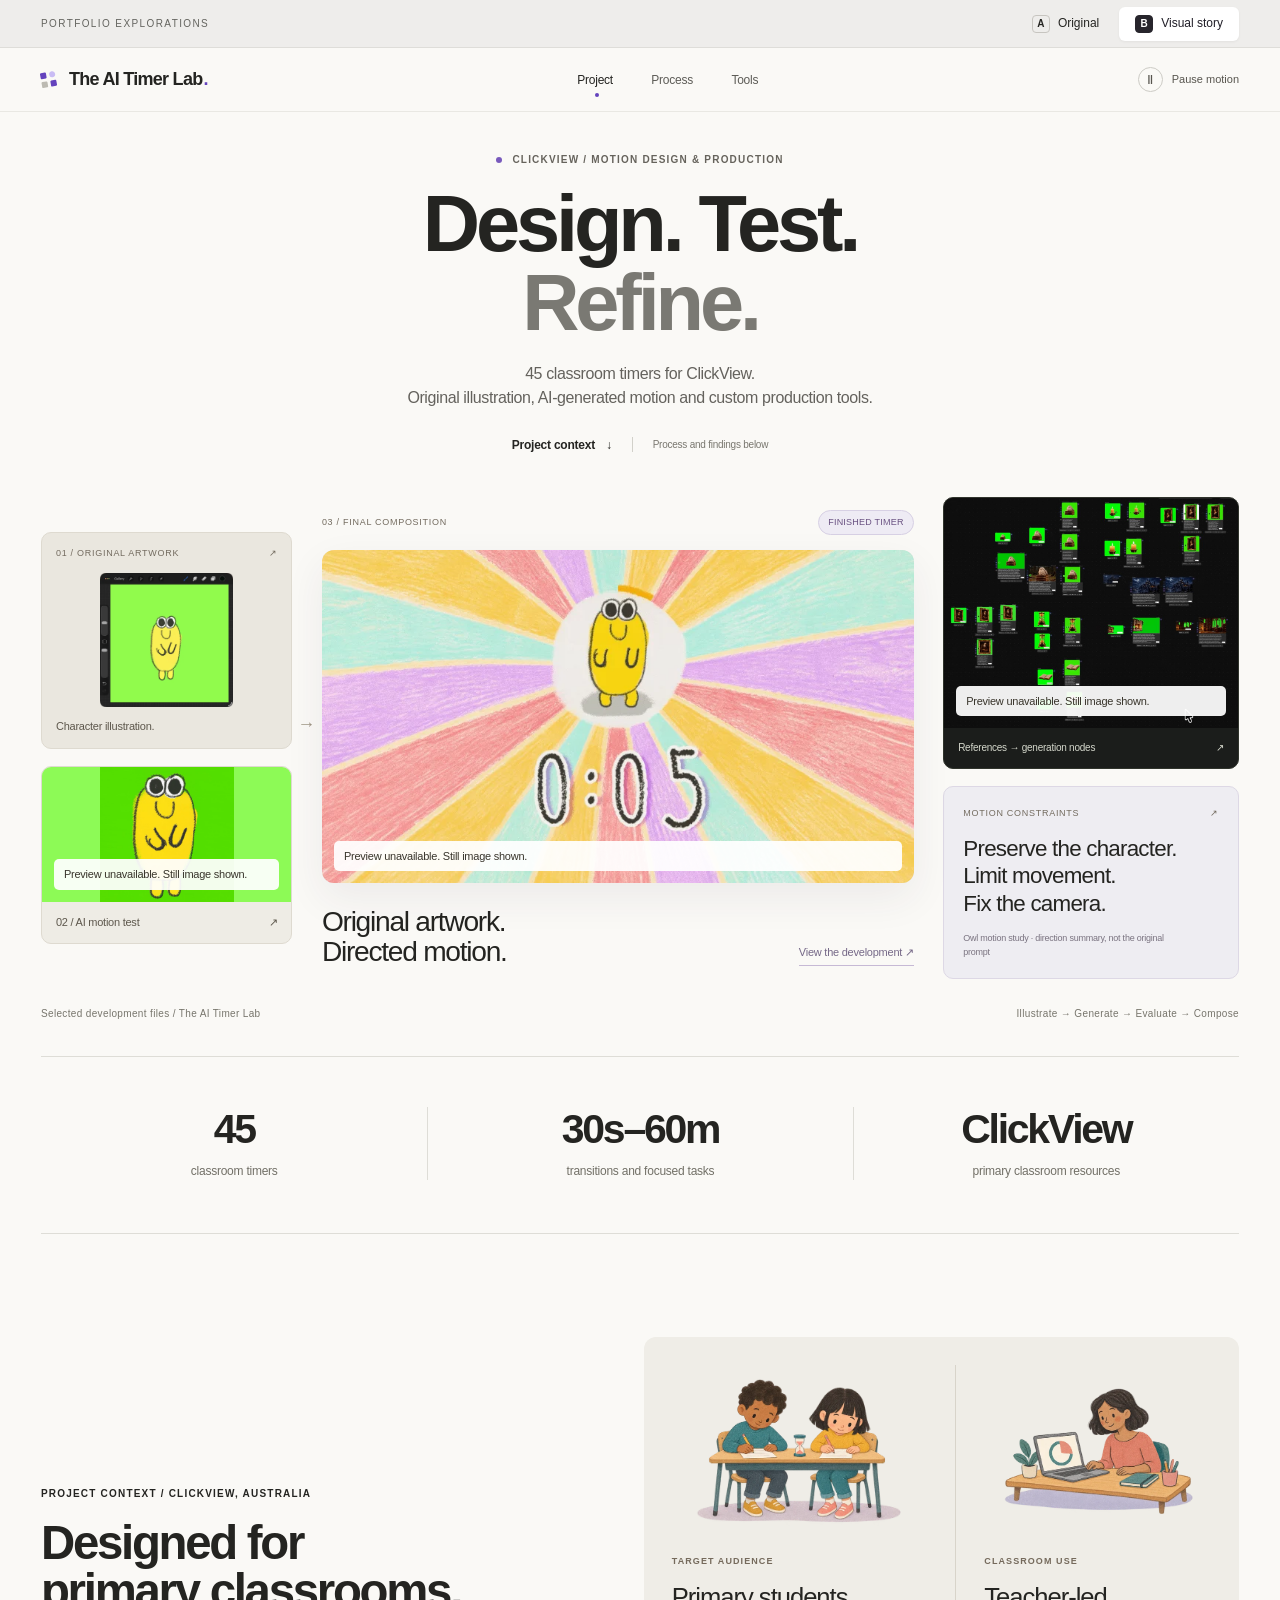
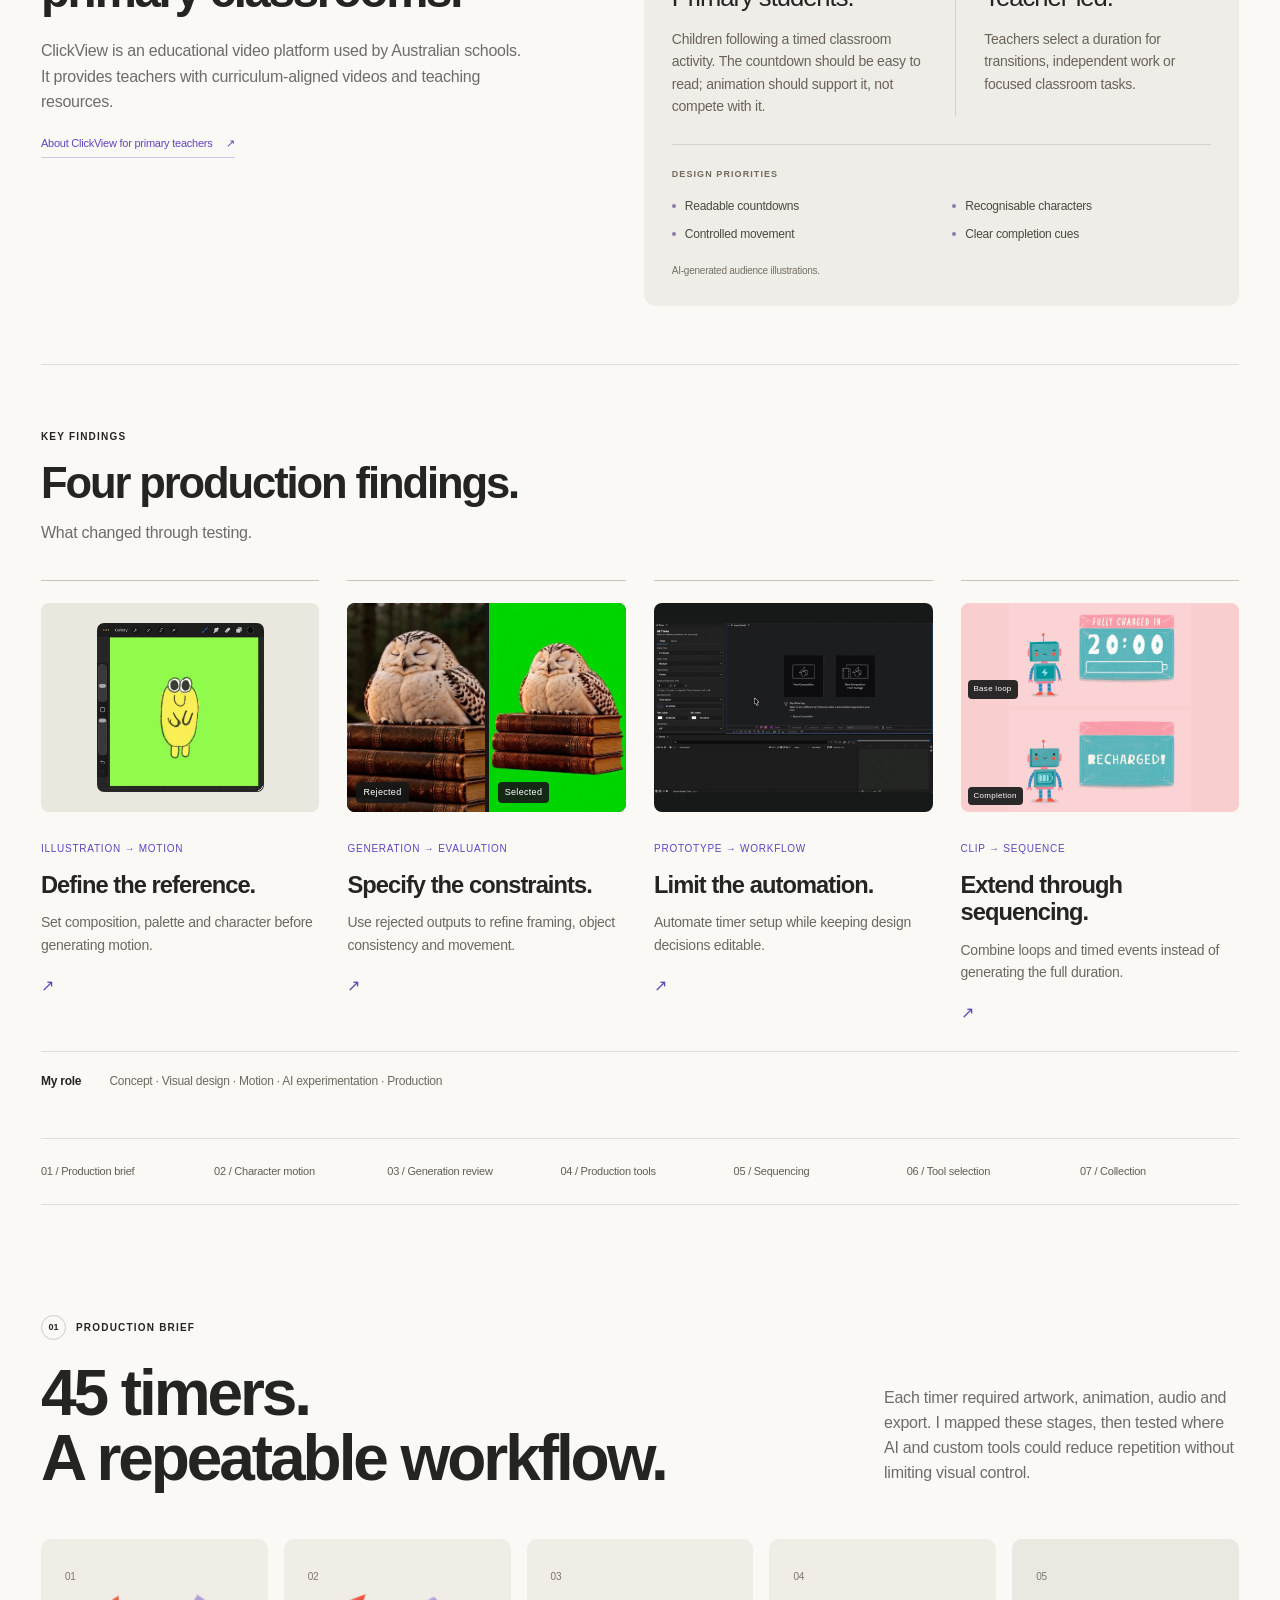
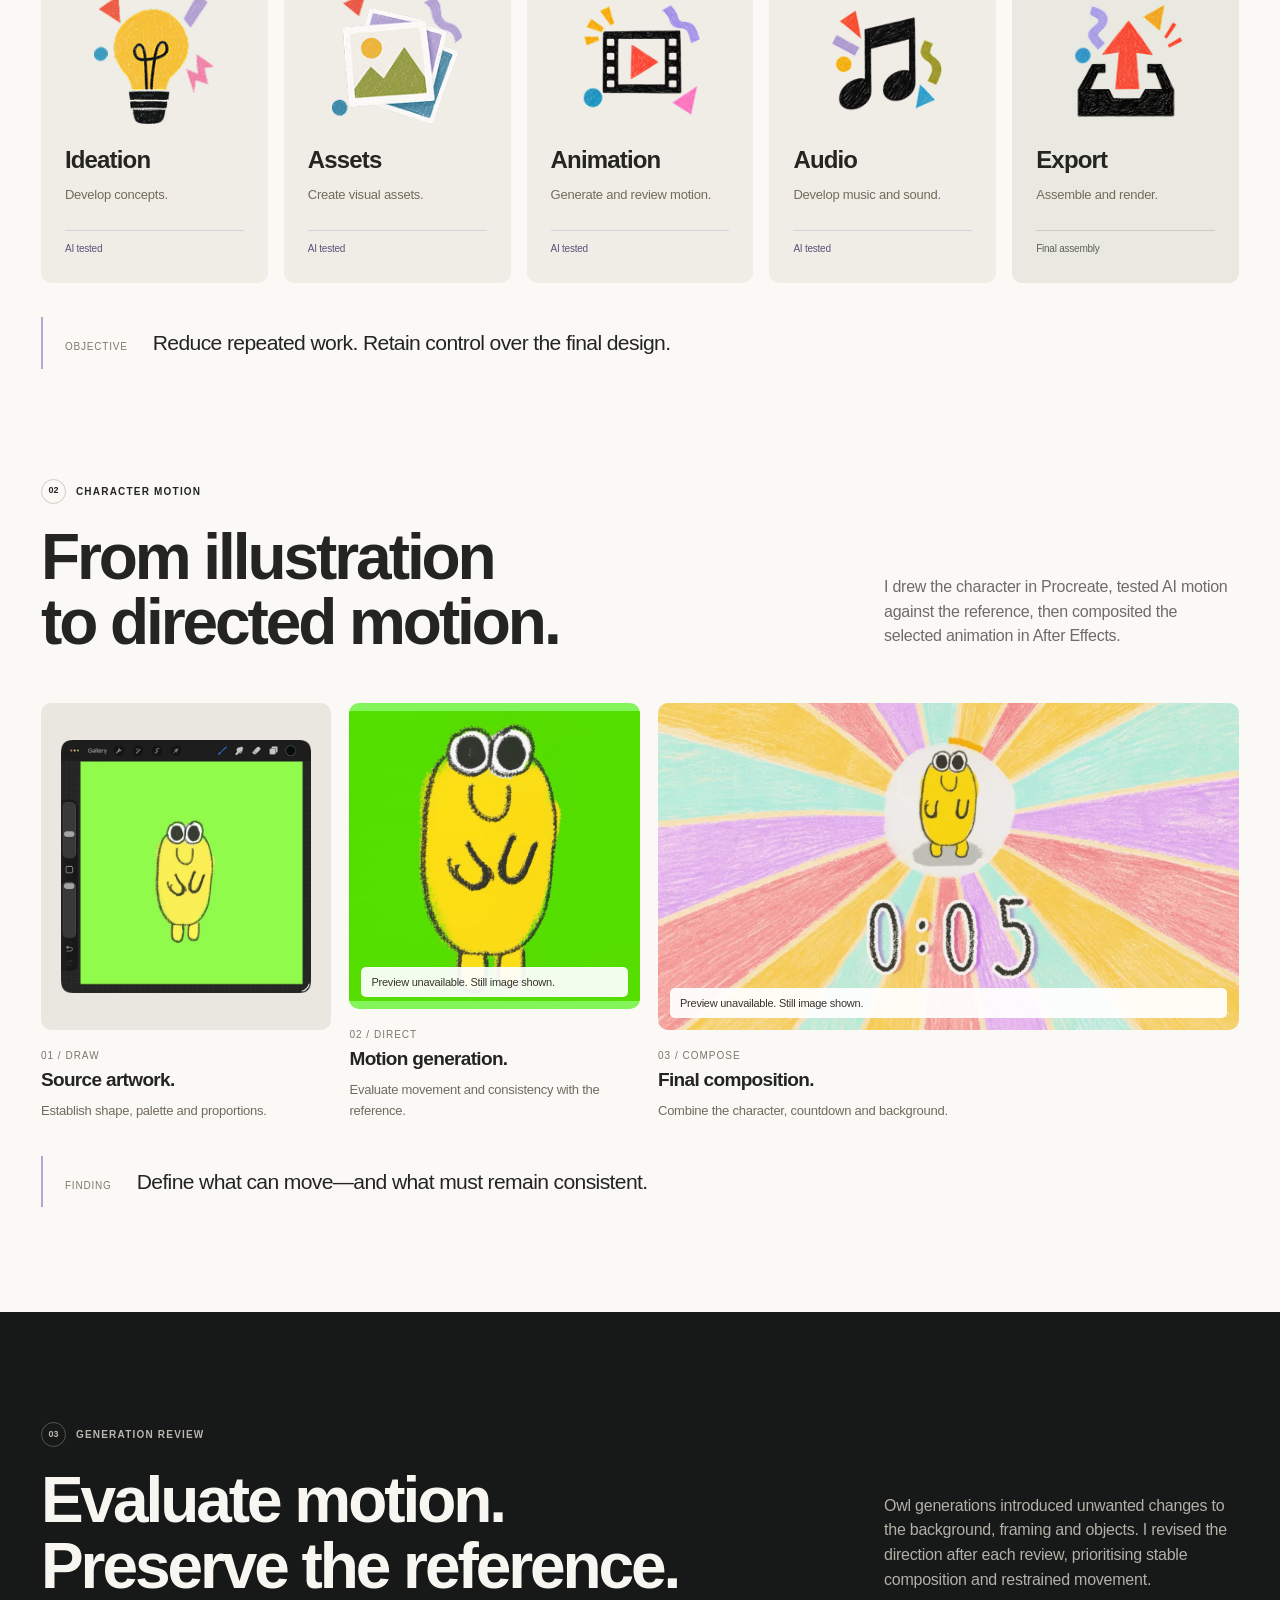
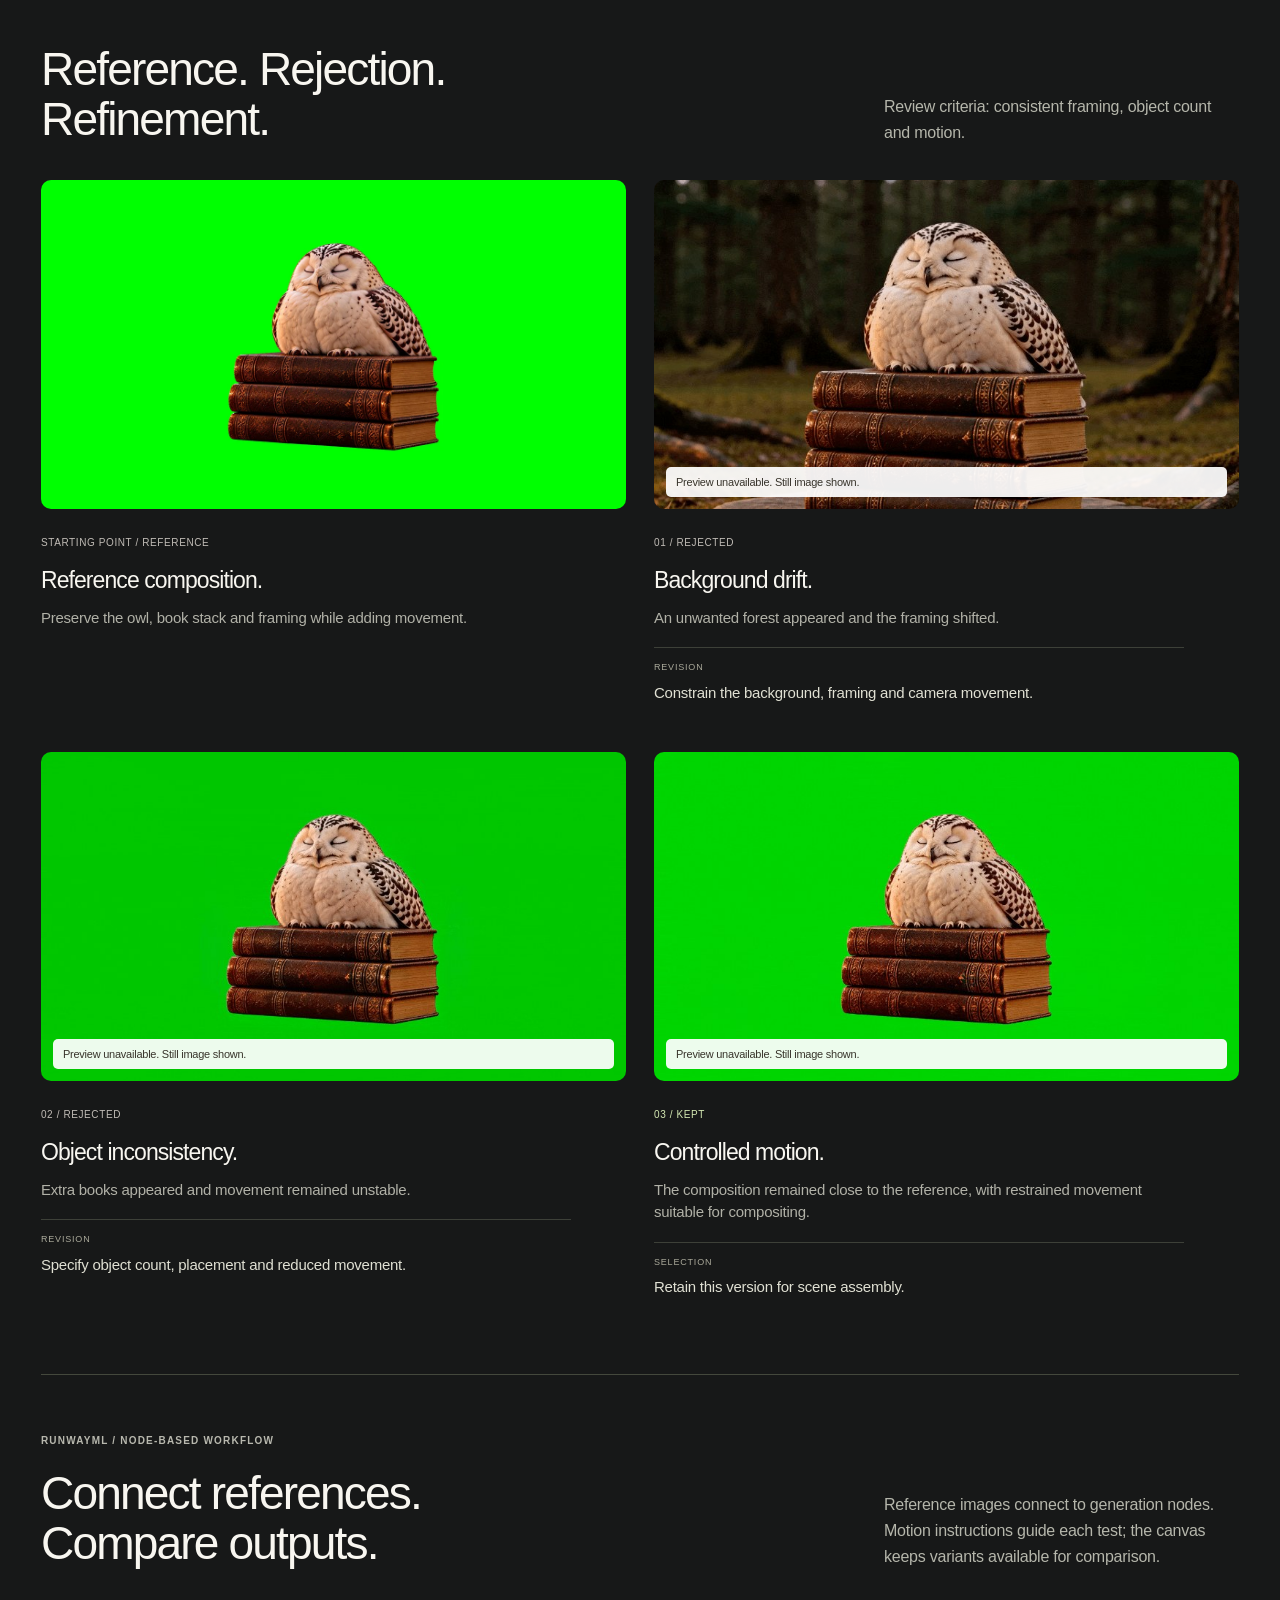
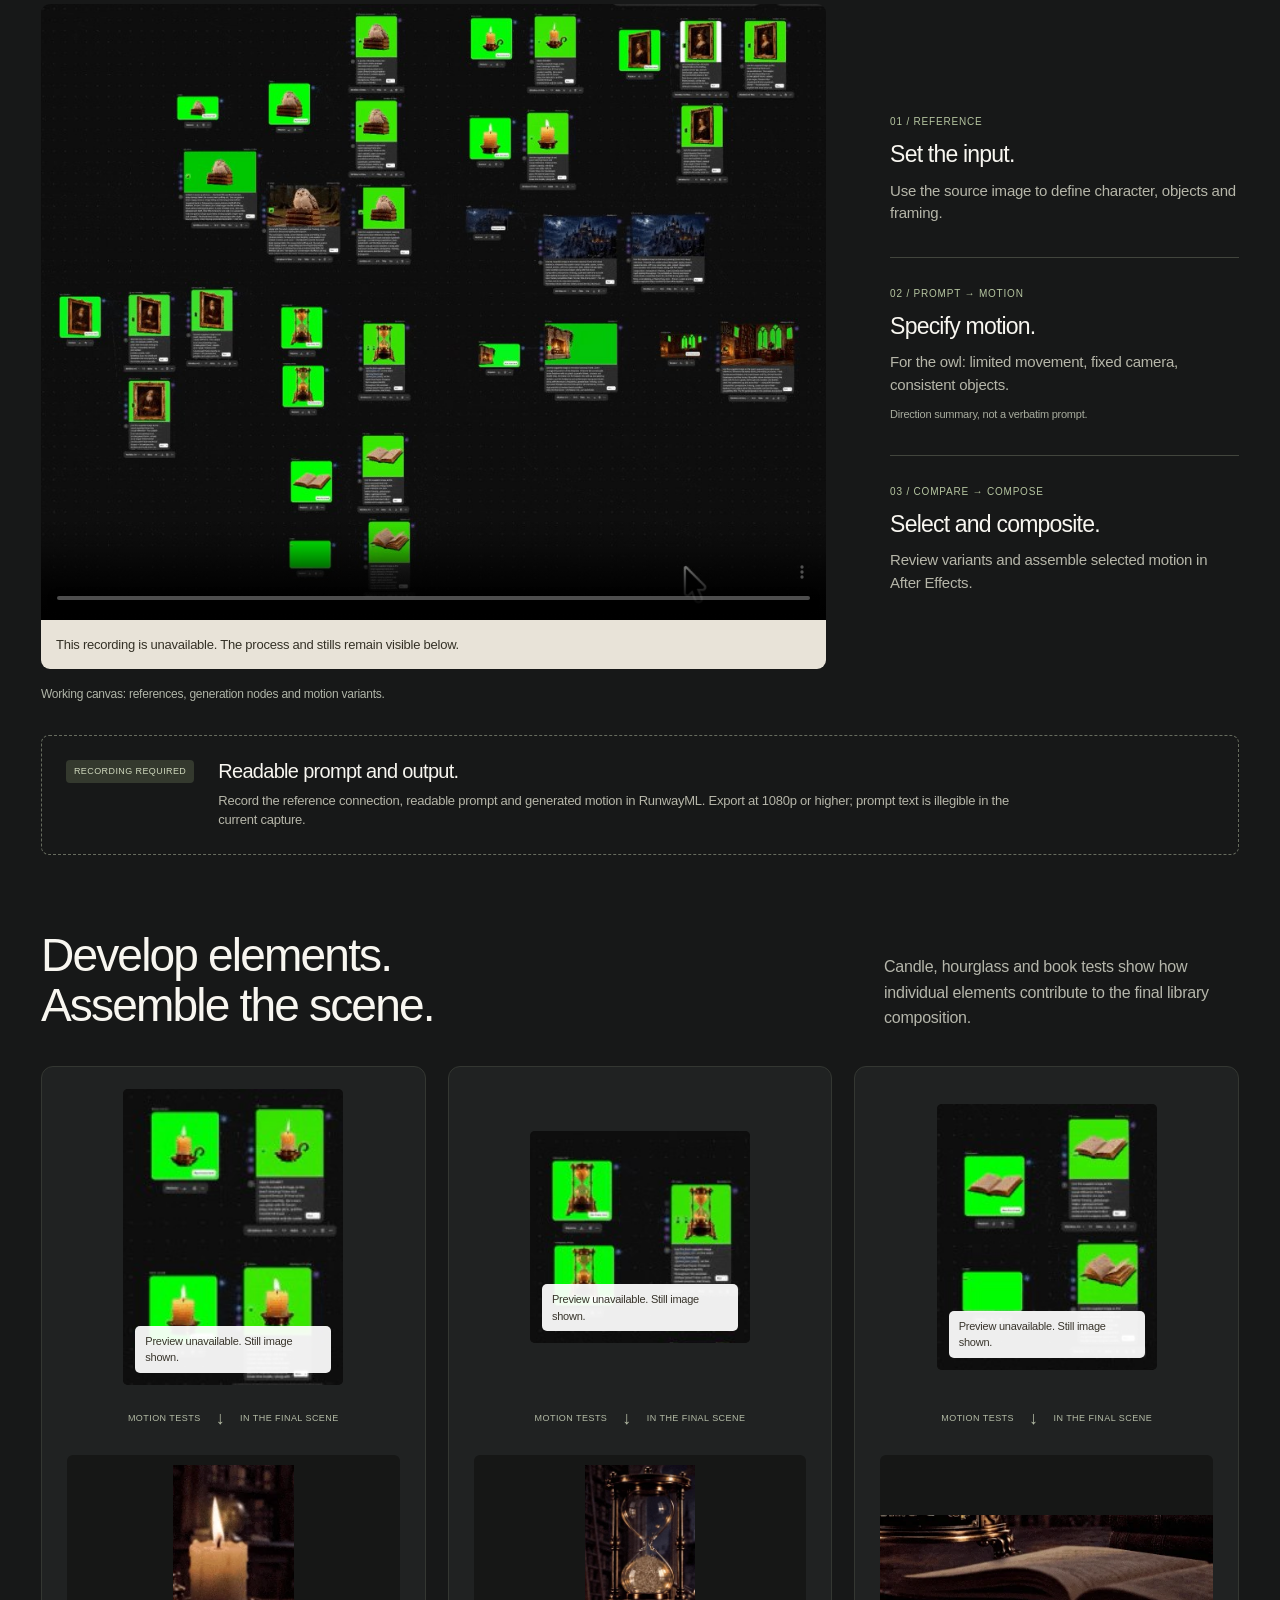
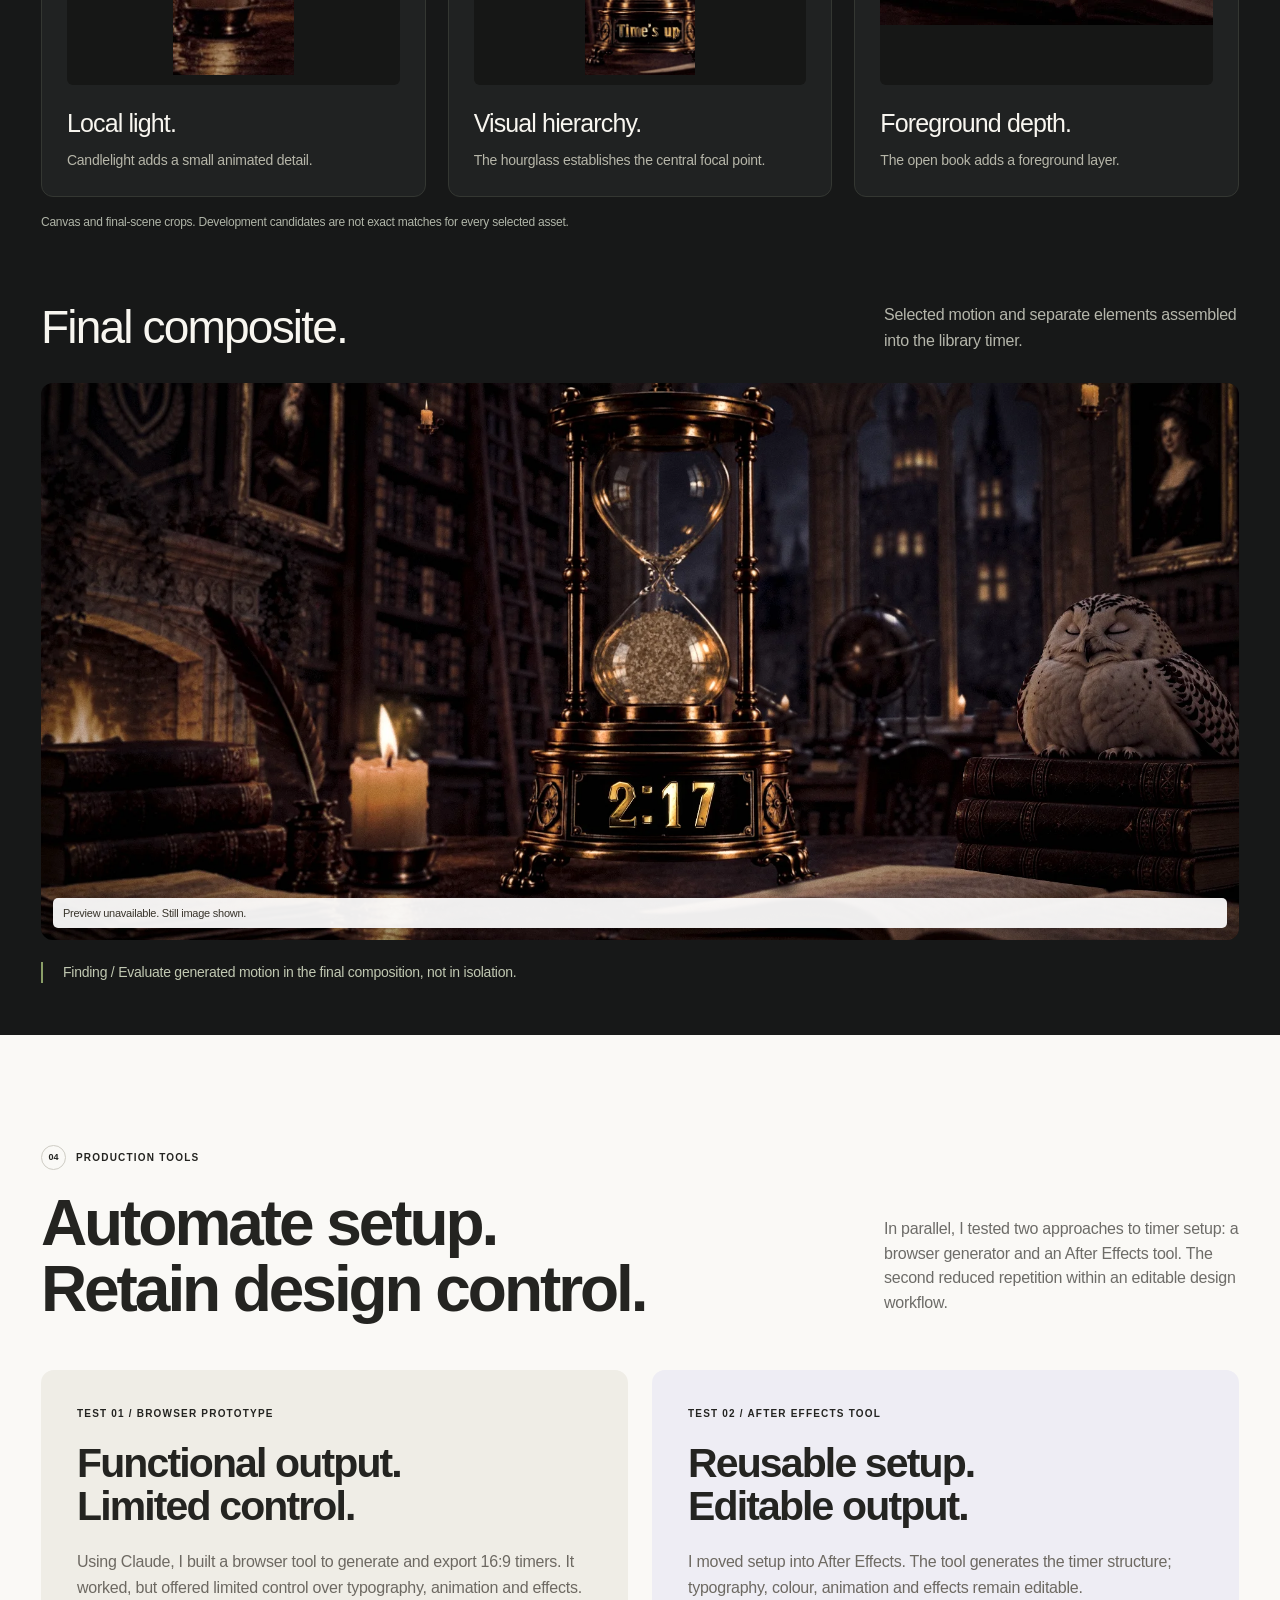
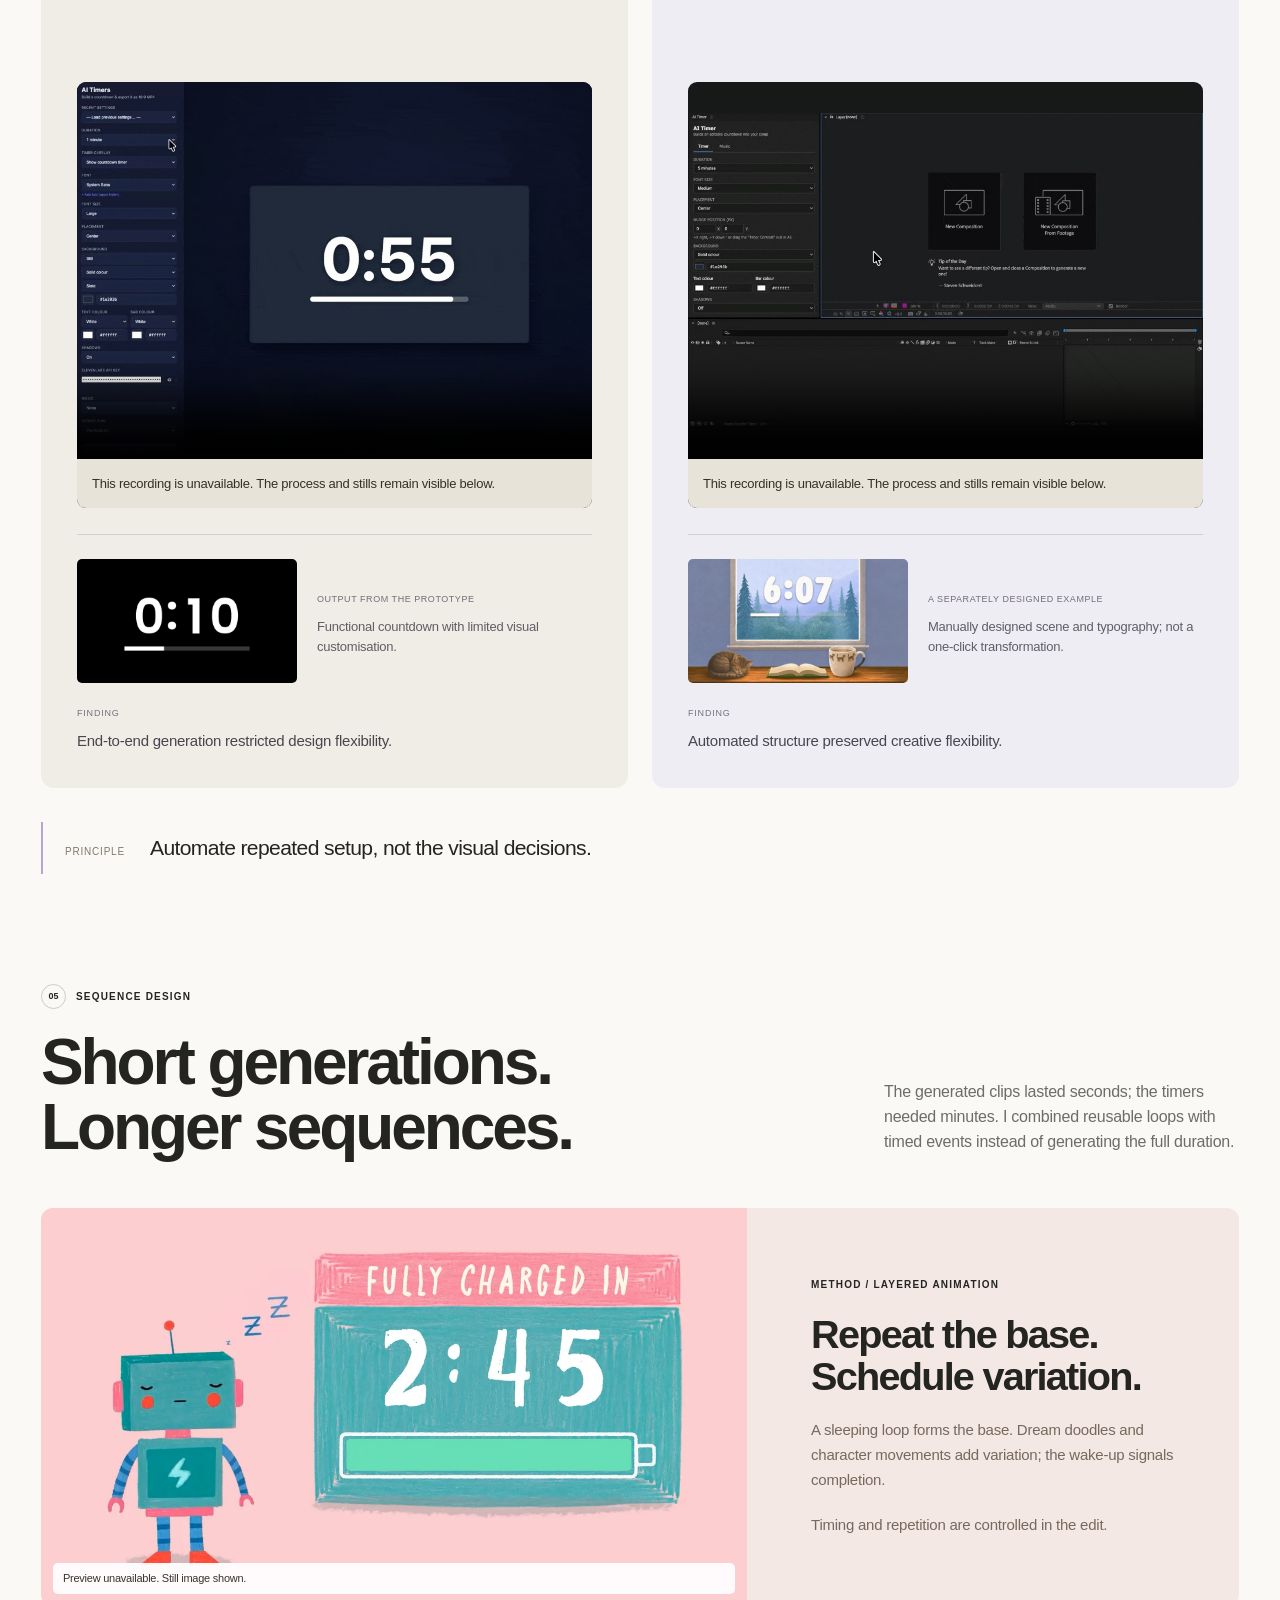
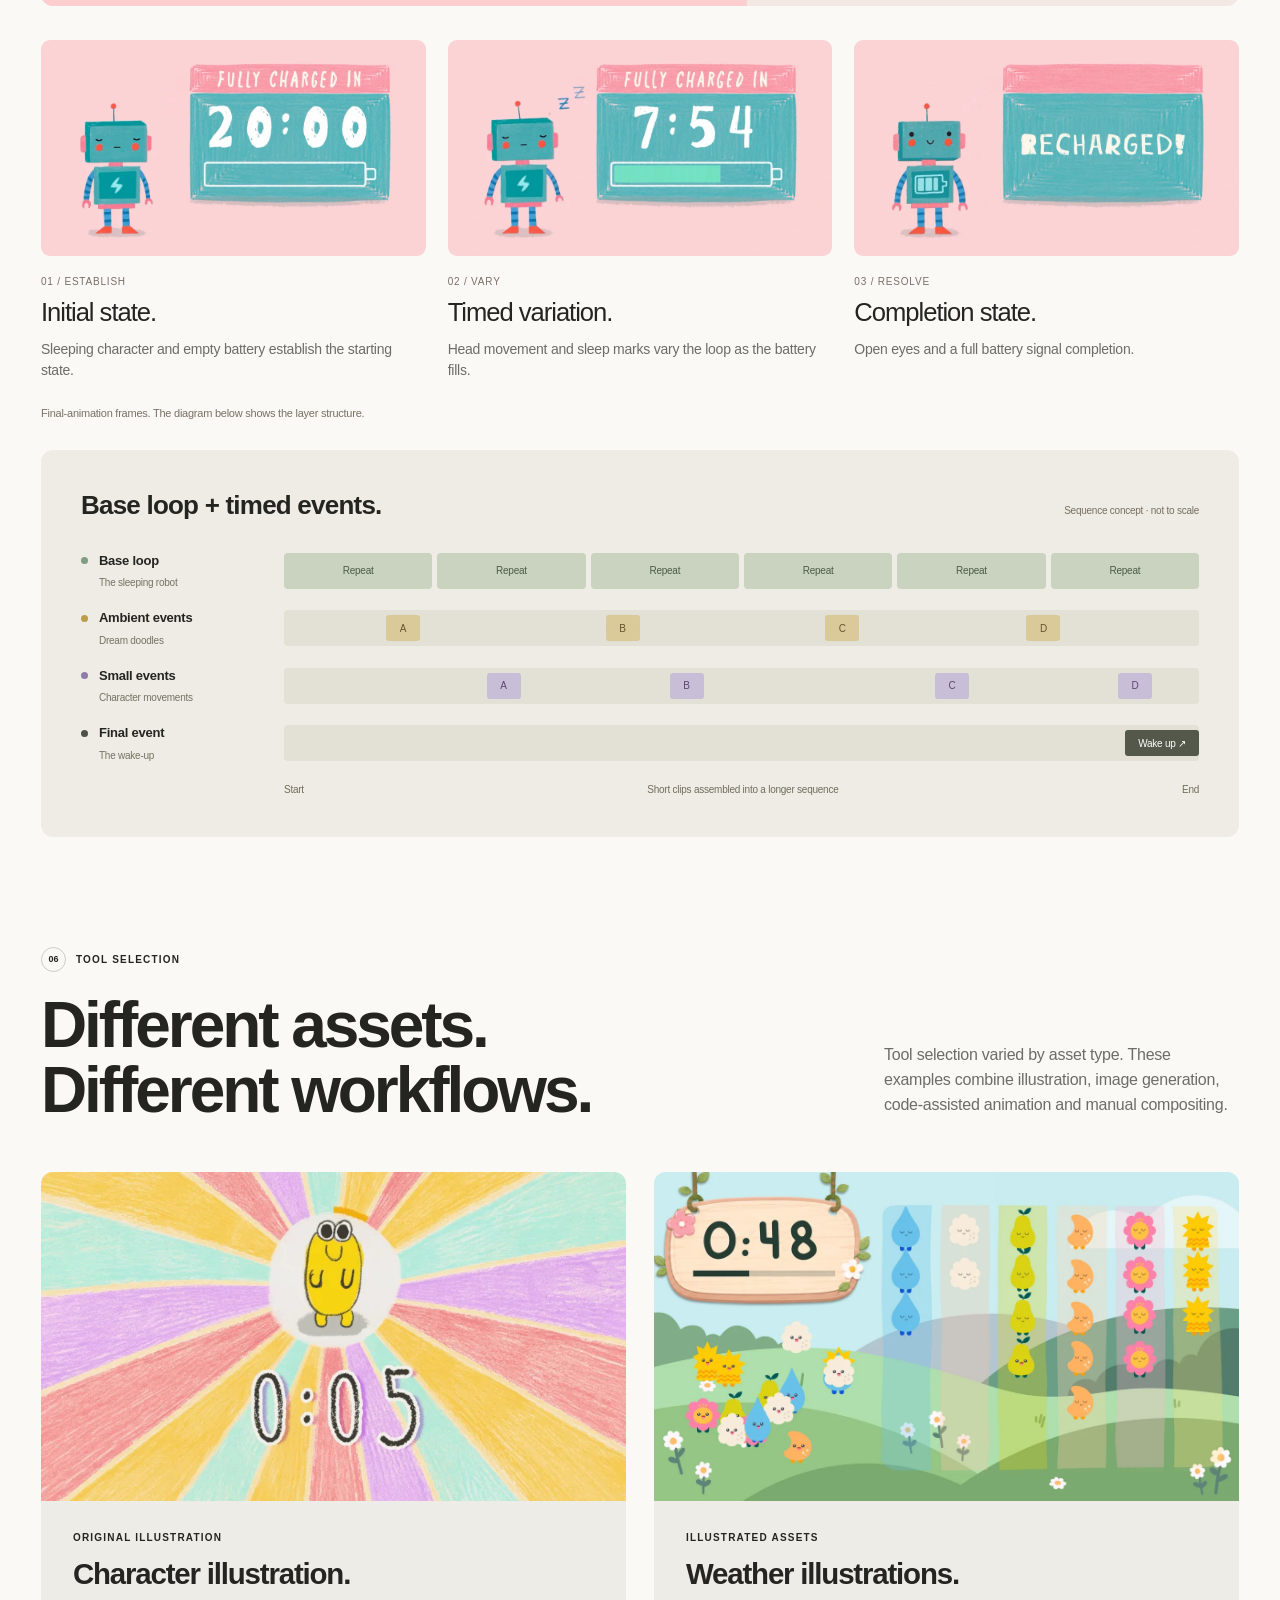
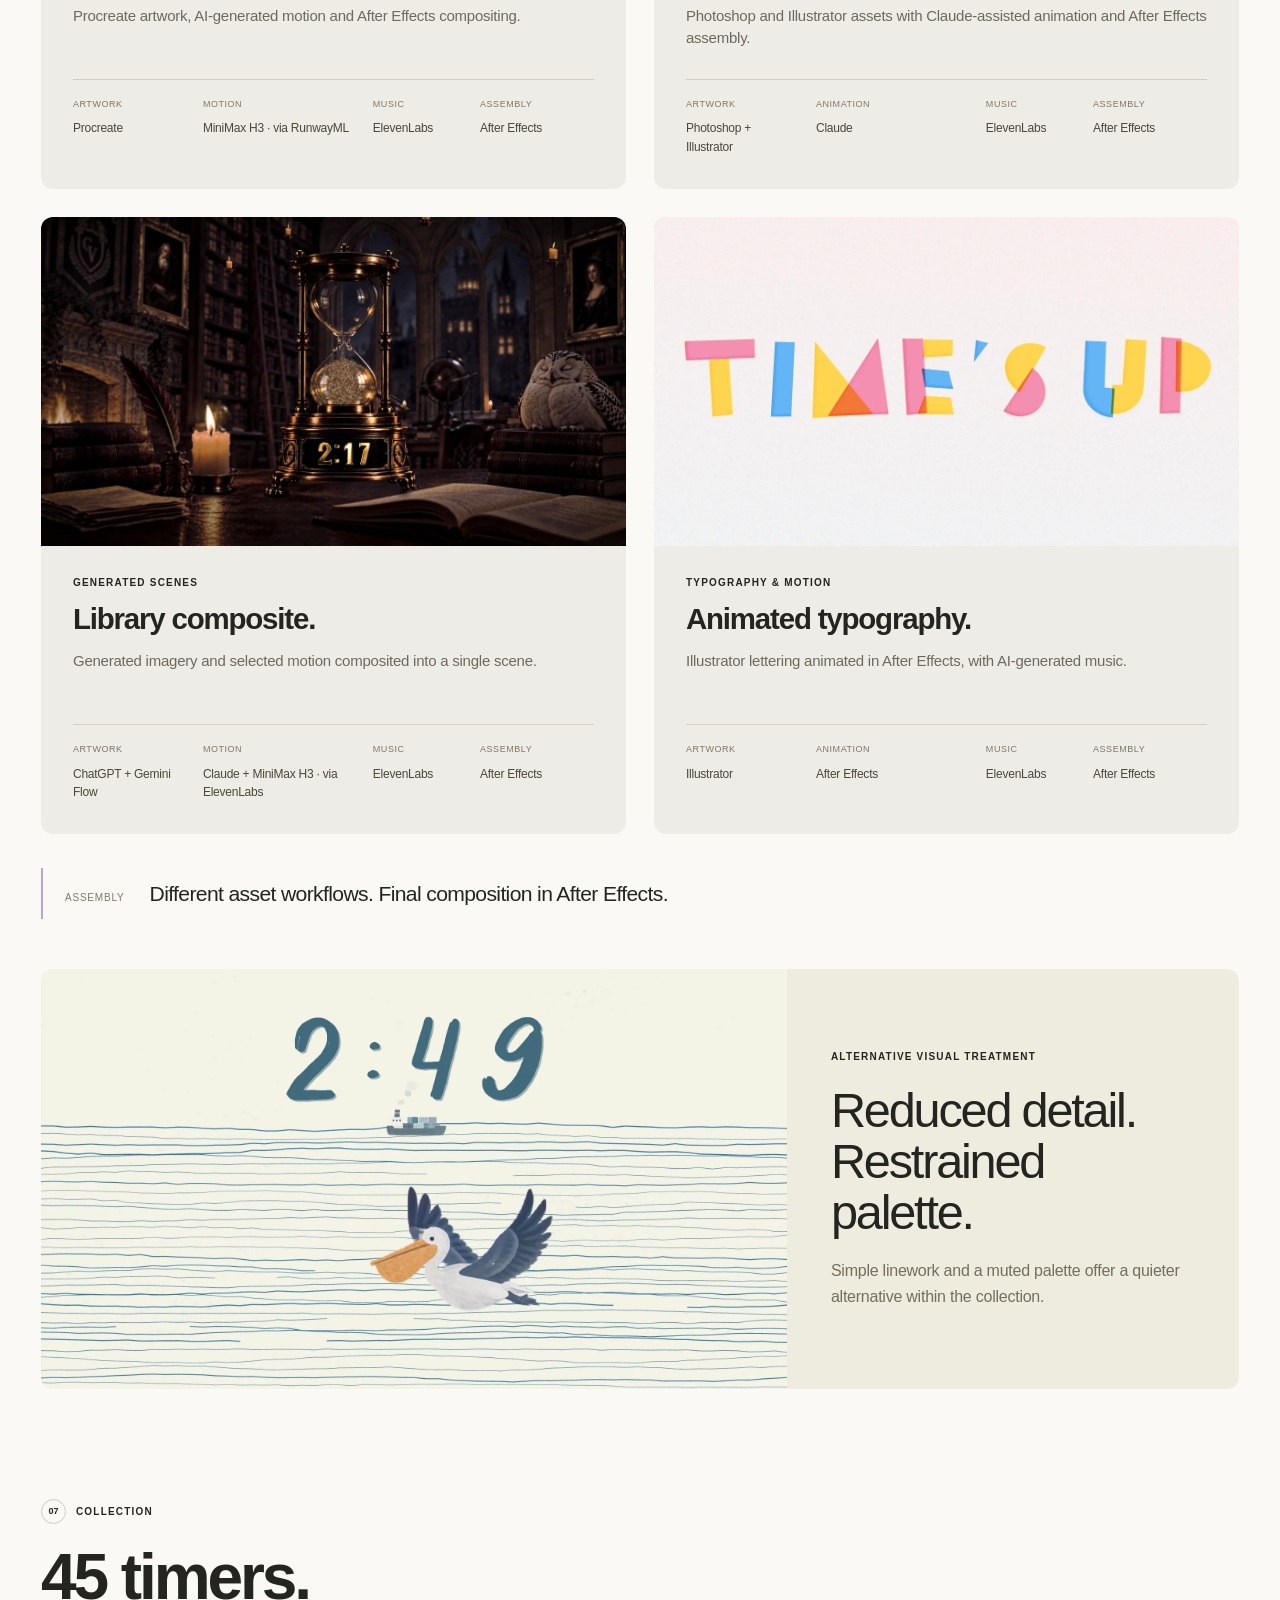
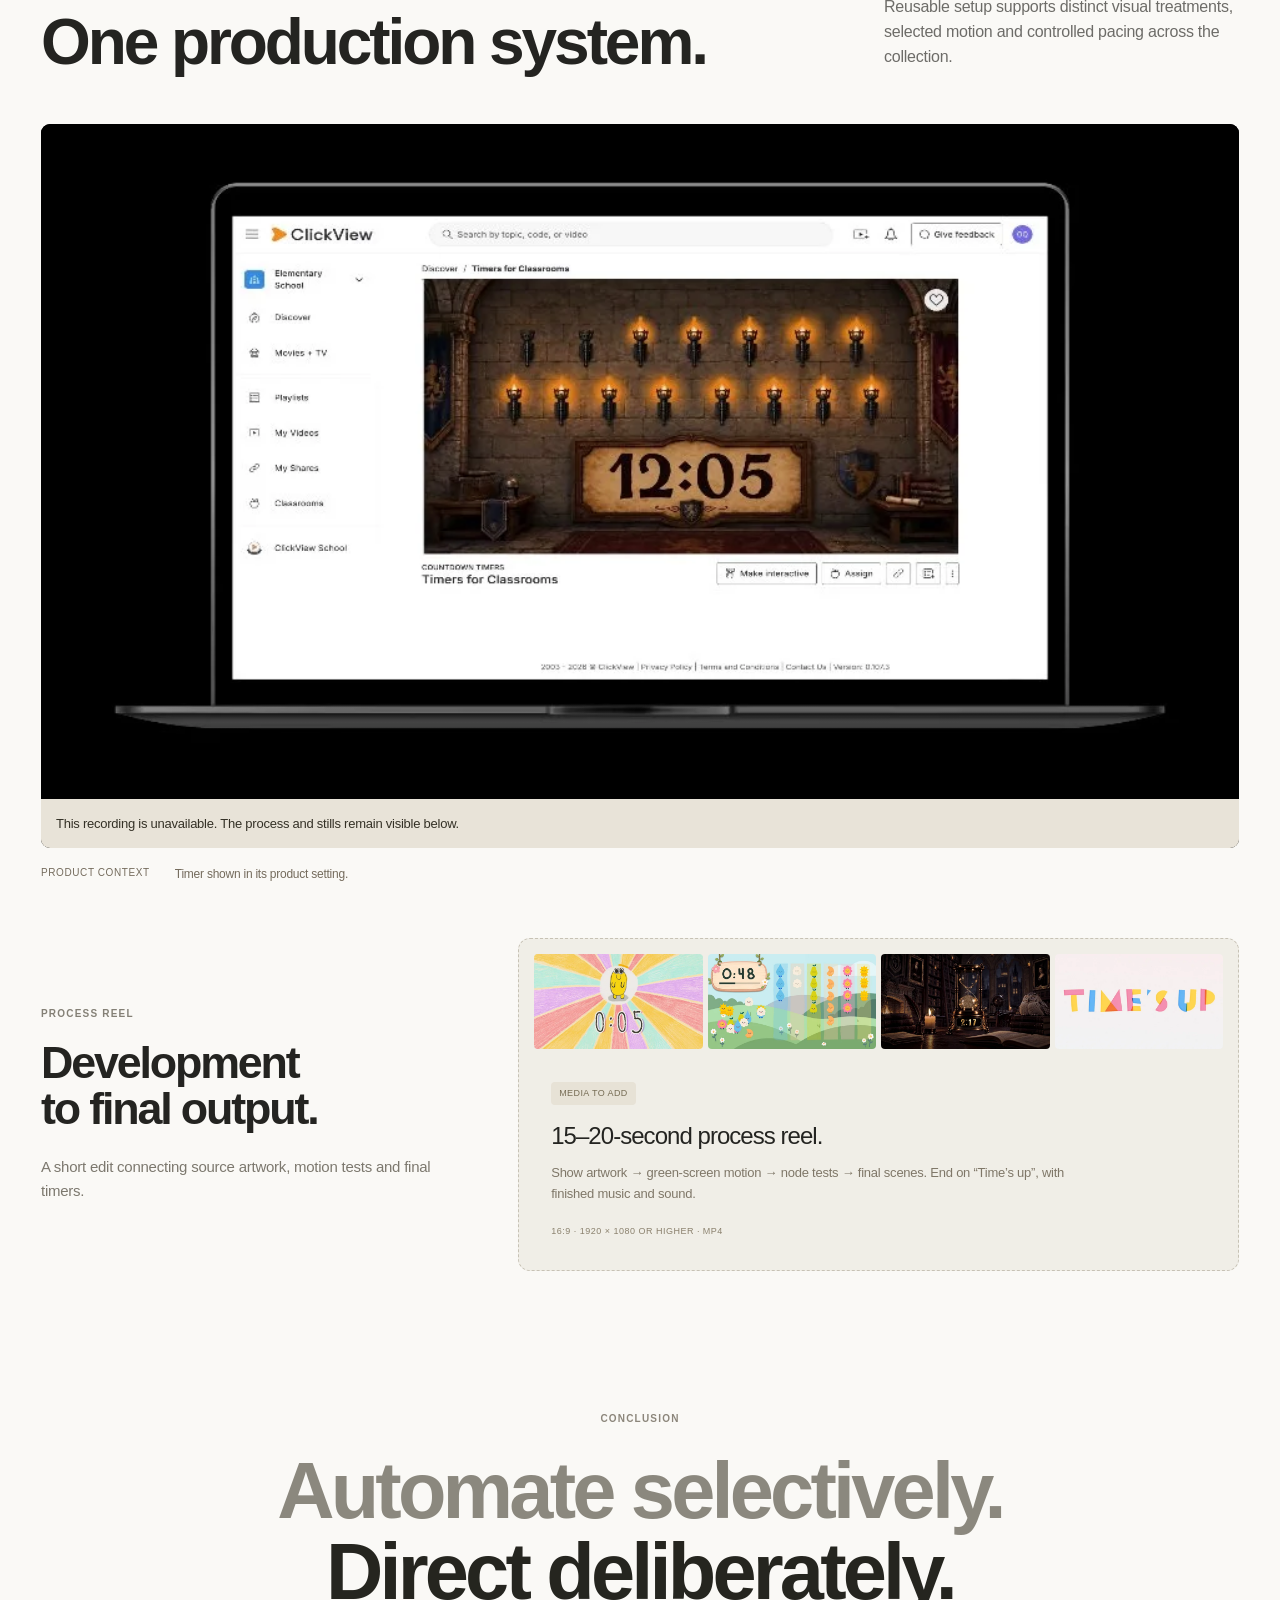
==== commit 21067721: "Add audience illustrations to Design B" ====
--- a/design-b.html
+++ b/design-b.html
@@ -91,20 +91,21 @@
       </div>
       <div class="audience-panel">
         <div class="audience-grid">
-          <article><p class="eyebrow">Target audience</p><h3>Primary students.</h3><p>Children following a timed classroom activity. The countdown should be easy to read; animation should support it, not compete with it.</p></article>
-          <article><p class="eyebrow">Classroom use</p><h3>Teacher-led.</h3><p>Teachers select a duration for transitions, independent work or focused classroom tasks.</p></article>
+          <article><img class="audience-illustration" src="assets/design-b/audience-students-v1-640.webp" srcset="assets/design-b/audience-students-v1-640.webp 640w, assets/design-b/audience-students-v1-1280.webp 1280w" sizes="(max-width: 760px) calc(100vw - 88px), 22vw" width="1536" height="1024" alt="Illustration of two primary students completing a timed activity at a shared desk" loading="lazy"><p class="eyebrow">Target audience</p><h3>Primary students.</h3><p>Children following a timed classroom activity. The countdown should be easy to read; animation should support it, not compete with it.</p></article>
+          <article><img class="audience-illustration" src="assets/design-b/audience-teacher-v1-640.webp" srcset="assets/design-b/audience-teacher-v1-640.webp 640w, assets/design-b/audience-teacher-v1-1280.webp 1280w" sizes="(max-width: 760px) calc(100vw - 88px), 22vw" width="1536" height="1024" alt="Illustration of a teacher preparing a timed classroom activity on a laptop" loading="lazy"><p class="eyebrow">Classroom use</p><h3>Teacher-led.</h3><p>Teachers select a duration for transitions, independent work or focused classroom tasks.</p></article>
         </div>
         <div class="context-priorities"><p class="eyebrow">Design priorities</p><ul><li>Readable countdowns</li><li>Recognisable characters</li><li>Controlled movement</li><li>Clear completion cues</li></ul></div>
+        <p class="audience-art-credit">AI-generated audience illustrations.</p>
       </div>
     </section>
 
     <section class="quick-read wide" id="overview" aria-labelledby="overview-title" data-quick-read>
       <div class="overview-heading"><p class="eyebrow">Key findings</p><h2 id="overview-title">Four production findings.</h2><p>What changed through testing.</p></div>
       <div class="overview-grid">
-        <a href="#art-direction"><span class="overview-category">Illustration → motion</span><h3>Define the reference.</h3><p>Set composition, palette and character before generating motion.</p><span class="overview-arrow" aria-hidden="true">↗</span></a>
-        <a href="#judgment"><span class="overview-category">Generation → evaluation</span><h3>Specify the constraints.</h3><p>Use rejected outputs to refine framing, object consistency and movement.</p><span class="overview-arrow" aria-hidden="true">↗</span></a>
-        <a href="#system"><span class="overview-category">Prototype → workflow</span><h3>Limit the automation.</h3><p>Automate timer setup while keeping design decisions editable.</p><span class="overview-arrow" aria-hidden="true">↗</span></a>
-        <a href="#longer-timers"><span class="overview-category">Clip → sequence</span><h3>Extend through sequencing.</h3><p>Combine loops and timed events instead of generating the full duration.</p><span class="overview-arrow" aria-hidden="true">↗</span></a>
+        <a href="#art-direction"><span class="finding-visual finding-artwork"><img src="assets/design-b/drawing-640.webp" width="1522" height="1537" alt="Original character artwork in Procreate establishes the reference" loading="lazy"></span><span class="overview-category">Illustration → motion</span><h3>Define the reference.</h3><p>Set composition, palette and character before generating motion.</p><span class="overview-arrow" aria-hidden="true">↗</span></a>
+        <a href="#judgment"><span class="finding-visual finding-review"><span><img src="assets/timer-lab-review/05-owl-bad-1.jpg" width="800" height="457" alt="Rejected owl generation with an unwanted forest background" loading="lazy"><span class="finding-tag">Rejected</span></span><span><img src="assets/timer-lab-review/05-owl-approved.jpg" width="800" height="457" alt="Selected owl generation retaining the green background" loading="lazy"><span class="finding-tag">Selected</span></span></span><span class="overview-category">Generation → evaluation</span><h3>Specify the constraints.</h3><p>Use rejected outputs to refine framing, object consistency and movement.</p><span class="overview-arrow" aria-hidden="true">↗</span></a>
+        <a href="#system"><span class="finding-visual finding-tool"><img src="assets/timer-lab-review/03-ae-plugin.jpg" width="960" height="586" alt="Custom After Effects timer tool with duration, placement and colour controls" loading="lazy"></span><span class="overview-category">Prototype → workflow</span><h3>Limit the automation.</h3><p>Automate timer setup while keeping design decisions editable.</p><span class="overview-arrow" aria-hidden="true">↗</span></a>
+        <a href="#longer-timers"><span class="finding-visual finding-sequence"><span><img src="assets/design-b/robot-rest.webp" width="960" height="540" alt="Sleeping robot at the beginning of the timer" loading="lazy"><span class="finding-tag">Base loop</span></span><span><img src="assets/design-b/robot-recharged.webp" width="960" height="540" alt="Awake robot and Recharged message at the end of the timer" loading="lazy"><span class="finding-tag">Completion</span></span></span><span class="overview-category">Clip → sequence</span><h3>Extend through sequencing.</h3><p>Combine loops and timed events instead of generating the full duration.</p><span class="overview-arrow" aria-hidden="true">↗</span></a>
       </div>
       <p class="role-line"><span>My role</span> Concept · Visual design · Motion · AI experimentation · Production</p>
       <nav class="process-index" aria-label="Process chapters"><a href="#thinking">01 / Production brief</a><a href="#art-direction">02 / Character motion</a><a href="#judgment">03 / Generation review</a><a href="#system">04 / Production tools</a><a href="#longer-timers">05 / Sequencing</a><a href="#toolkit">06 / Tool selection</a><a href="#collection">07 / Collection</a></nav>
--- a/design-b.css
+++ b/design-b.css
@@ -104,7 +104,19 @@
 .overview-heading h2 { margin-top: 17px; font-size: clamp(35px, 3.4vw, 60px); }
 .overview-heading > p:last-child { margin-top: 16px; color: var(--muted); font-size: 16px; }
 .overview-grid { display: grid; grid-template-columns: repeat(4, minmax(0, 1fr)); gap: 28px; margin-top: 35px; }
-.overview-grid > a { position: relative; border-top: 1px solid #c9c4b9; padding: 22px 22px 26px 0; }
+.overview-grid > a { position: relative; border-top: 1px solid #c9c4b9; padding: 22px 0 26px; }
+.finding-visual { display: block; aspect-ratio: 4/3; overflow: hidden; border-radius: 8px; background: #eae7df; margin-bottom: 23px; }
+.finding-visual img { width: 100%; height: 100%; object-fit: contain; }
+.finding-artwork { padding: 20px; }
+.finding-review { display: grid; grid-template-columns: repeat(2, minmax(0, 1fr)); gap: 4px; background: #171818; }
+.finding-review > span, .finding-sequence > span { display: block; position: relative; min-height: 0; overflow: hidden; }
+.finding-review img { object-fit: cover; }
+.finding-tag { position: absolute; left: 9px; bottom: 9px; background: #171818e8; color: #fff; font-size: 9px; line-height: 1.3; letter-spacing: .035em; padding: 5px 7px; border-radius: 4px; }
+.finding-tool { background: #171818; display: grid; align-items: center; }
+.finding-tool img { height: auto; }
+.finding-sequence { display: grid; grid-template-rows: repeat(2, minmax(0, 1fr)); gap: 4px; background: #f8cece; }
+.finding-sequence img { object-fit: contain; }
+.finding-sequence .finding-tag { font-size: 8px; padding: 4px 6px; left: 7px; bottom: 7px; }
 .overview-category { color: var(--accent); font-size: 10px; letter-spacing: .075em; text-transform: uppercase; }
 .overview-grid h3 { margin-top: 13px; font-size: clamp(21px, 1.85vw, 32px); font-weight: 550; line-height: 1.15; letter-spacing: -.04em; }
 .overview-grid p { max-width: 285px; margin-top: 12px; font-size: 14px; line-height: 1.6; color: #6b685f; }
@@ -239,6 +251,9 @@
   .overview-grid { grid-template-columns: repeat(2, minmax(0, 1fr)); gap: 10px 20px; margin-top: 26px; }
   .overview-grid > a { padding: 20px 0; }.overview-category { font-size: 8px; }.overview-grid h3 { font-size: 22px; }
   .overview-grid p { font-size: 13px; }.overview-arrow { margin-top: 12px; }
+  .finding-visual { margin-bottom: 17px; }.finding-artwork { padding: 10px; }
+  .finding-tag { font-size: 8px; padding: 4px 5px; left: 5px; bottom: 5px; }
+  .finding-sequence .finding-tag { font-size: 7px; padding: 3px 4px; left: 4px; bottom: 4px; }
   .role-line { font-size: 11px; line-height: 1.8; }.role-line > span { display: block; margin-bottom: 5px; }
   .process-index { grid-template-columns: repeat(2, minmax(0, 1fr)); margin-top: 14px; gap: 10px 20px; }.process-index a { font-size: 11px; }
   .workflow-map { grid-template-columns: repeat(2, minmax(0, 1fr)); gap: 12px; }.workflow-map li { padding: 20px; }
@@ -306,6 +321,8 @@
 .context-source:hover { color: #462987; border-color: currentColor; }
 .audience-panel { padding: clamp(24px, 2.2vw, 42px); border-radius: 12px; background: #efede7; }
 .audience-grid { display: grid; grid-template-columns: repeat(2, minmax(0, 1fr)); gap: 28px; }
+.audience-illustration { display: block; width: 100%; height: clamp(150px, 13vw, 260px); aspect-ratio: 3/2; object-fit: contain; margin-bottom: 23px; }
+.audience-art-credit { margin-top: 20px; color: #776f64; font-size: 10px; line-height: 1.5; }
 .audience-grid article + article { padding-left: 28px; border-left: 1px solid #d8d4ca; }
 .audience-grid .eyebrow, .context-priorities .eyebrow { color: #756a5c; font-size: 9px; }
 .audience-grid h3 { font-size: clamp(23px, 2vw, 35px); line-height: 1.15; font-weight: 500; letter-spacing: -.04em; margin-top: 15px; }
@@ -346,6 +363,7 @@
   .project-context { grid-template-columns: 1fr; gap: 28px; margin-top: 18px; padding-block: 35px; }
   .context-intro h2 { font-size: 38px; }.context-intro > p:not(.eyebrow) { font-size: 15px; margin-top: 20px; }
   .audience-grid { grid-template-columns: 1fr; gap: 23px; }.audience-grid h3 { font-size: 28px; margin-top: 10px; }
+  .audience-illustration { height: auto; }
   .audience-grid article + article { padding-left: 0; padding-top: 23px; border-left: 0; border-top: 1px solid #d8d4ca; }
   .audience-grid article > p:last-child { margin-top: 11px; }.context-priorities ul { font-size: 12px; }
 }
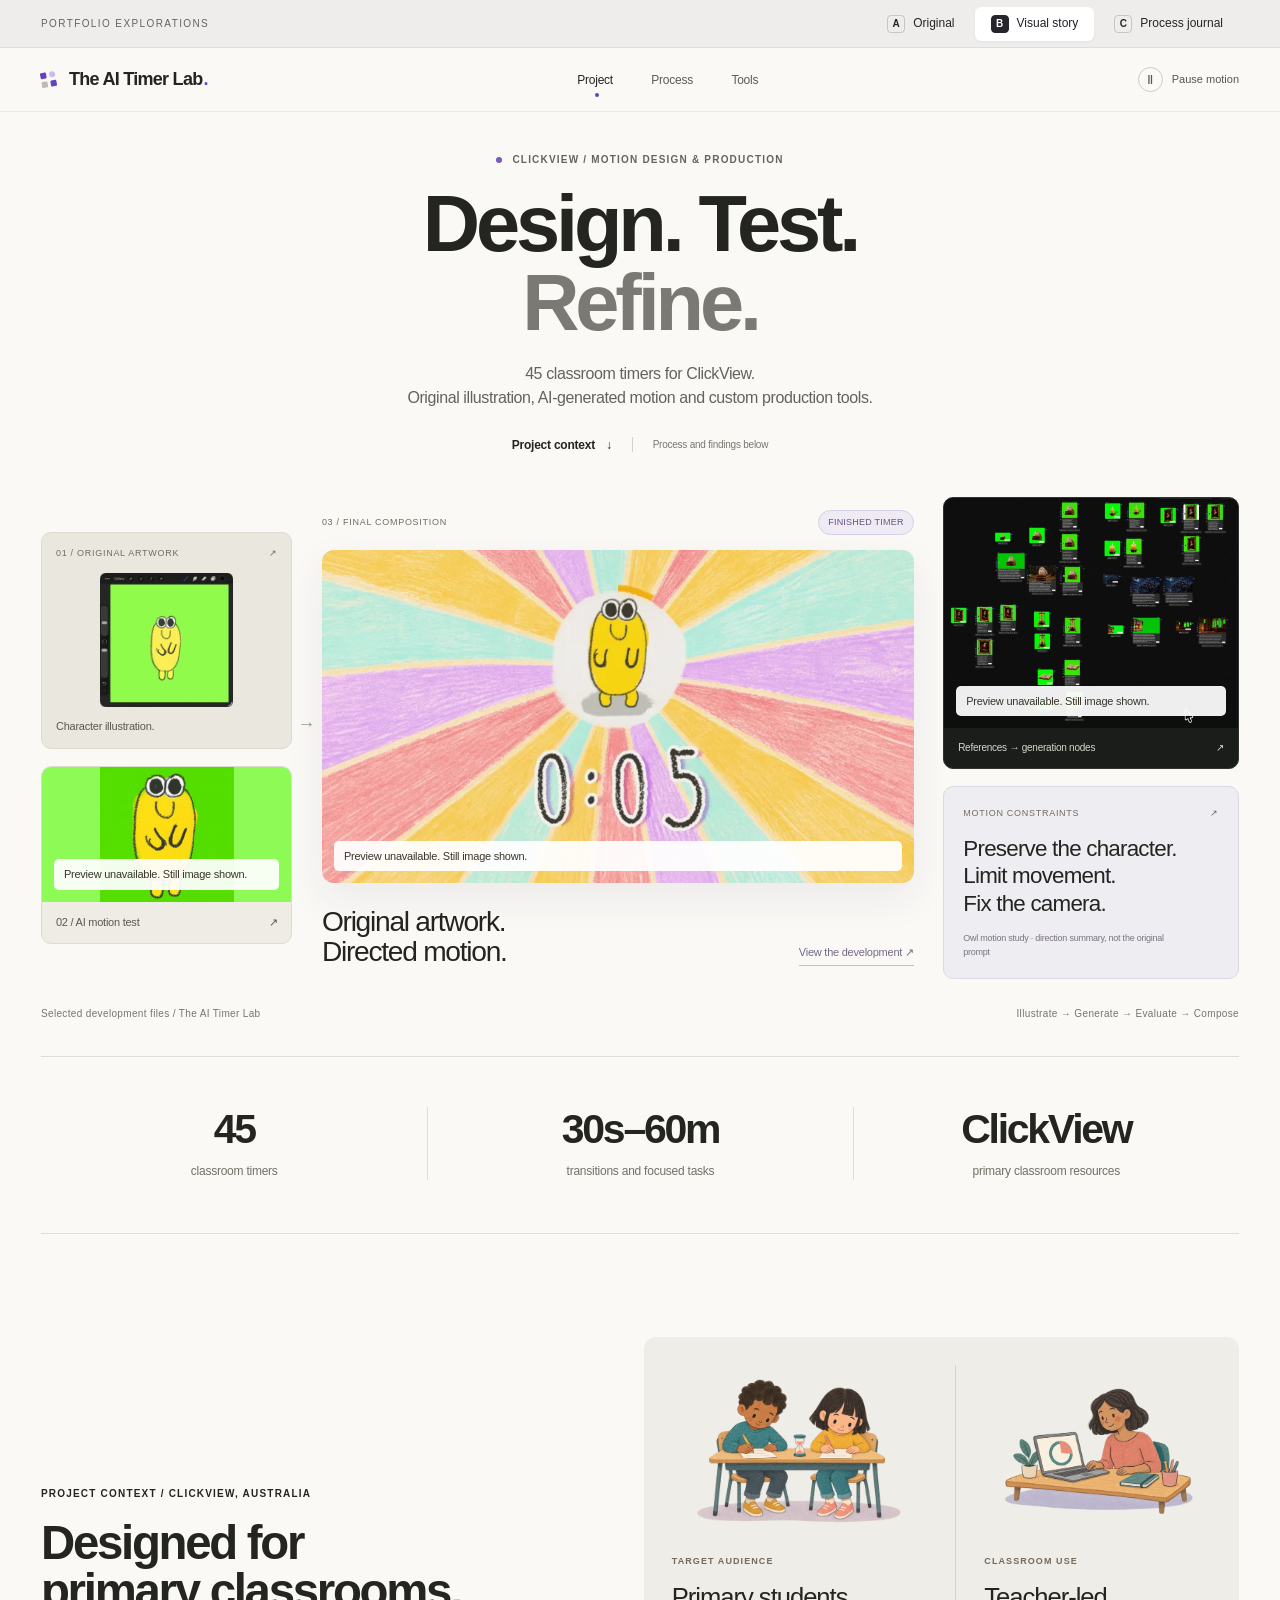
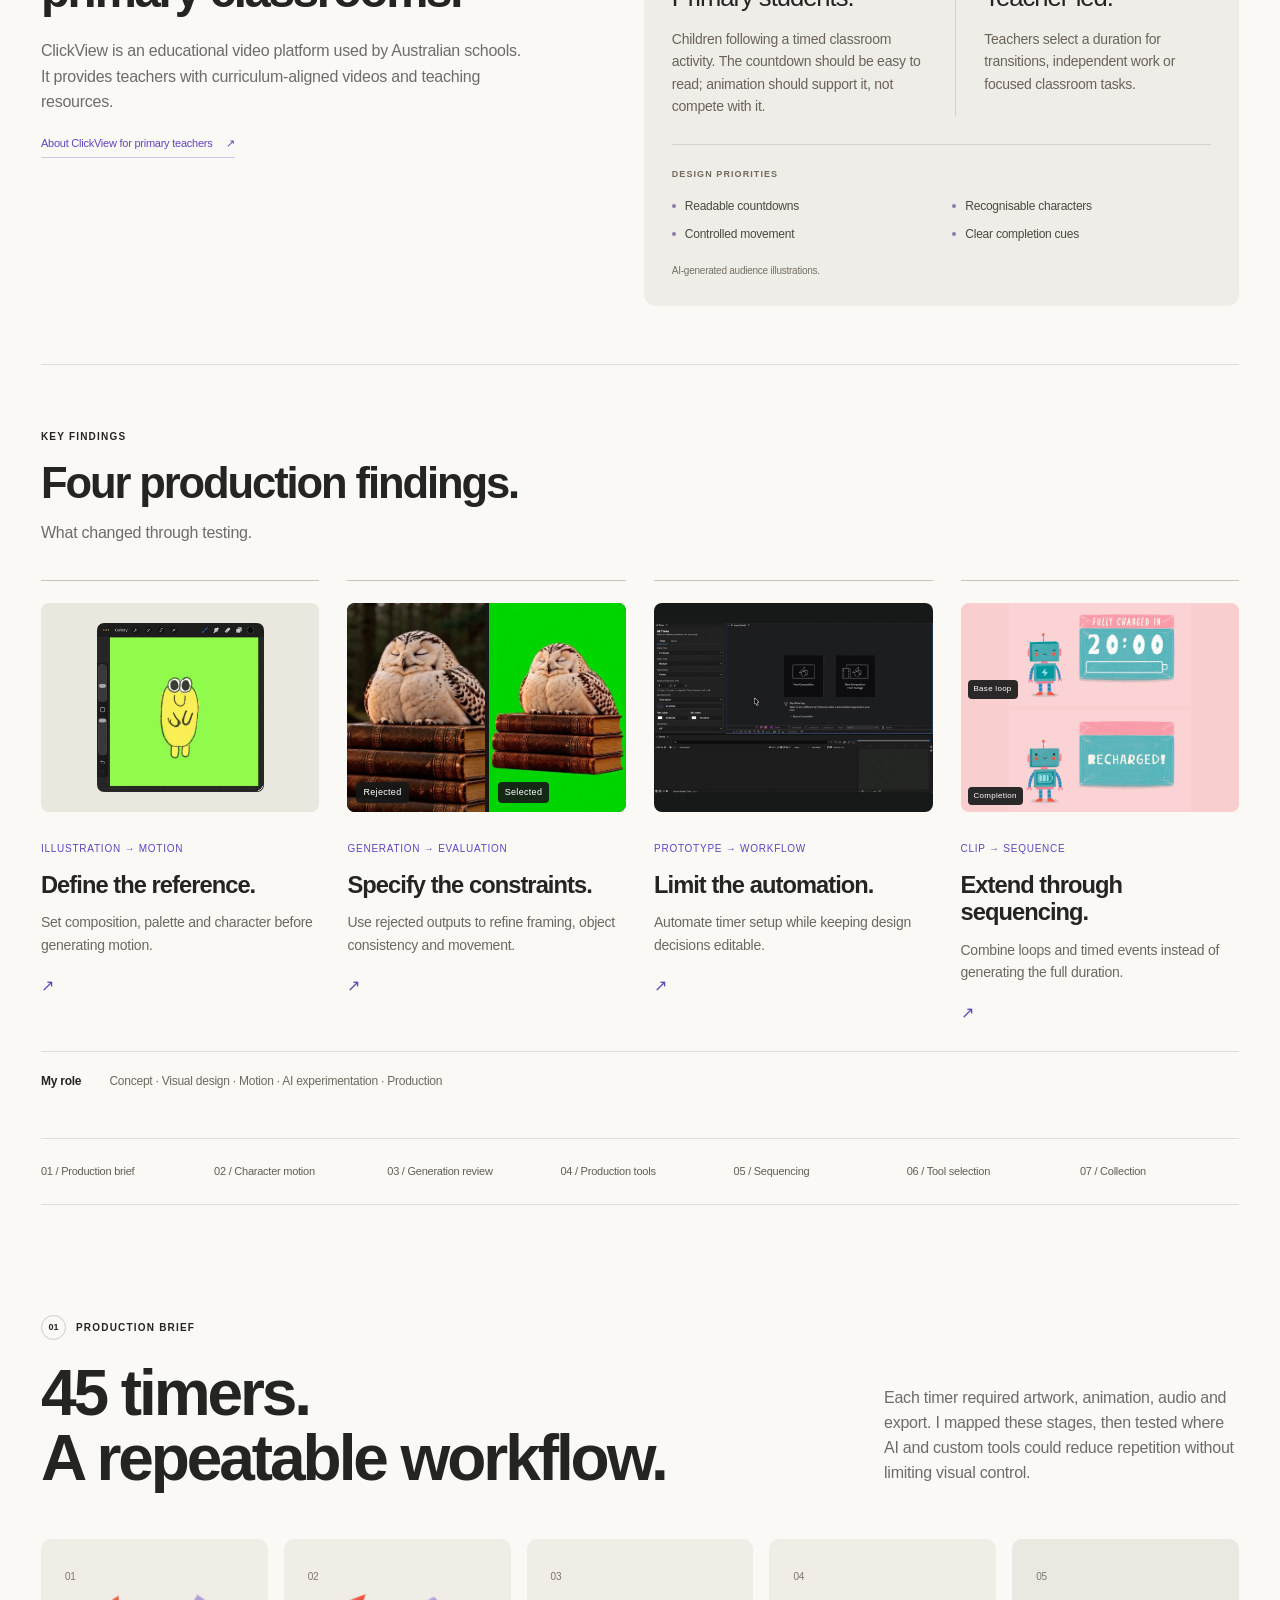
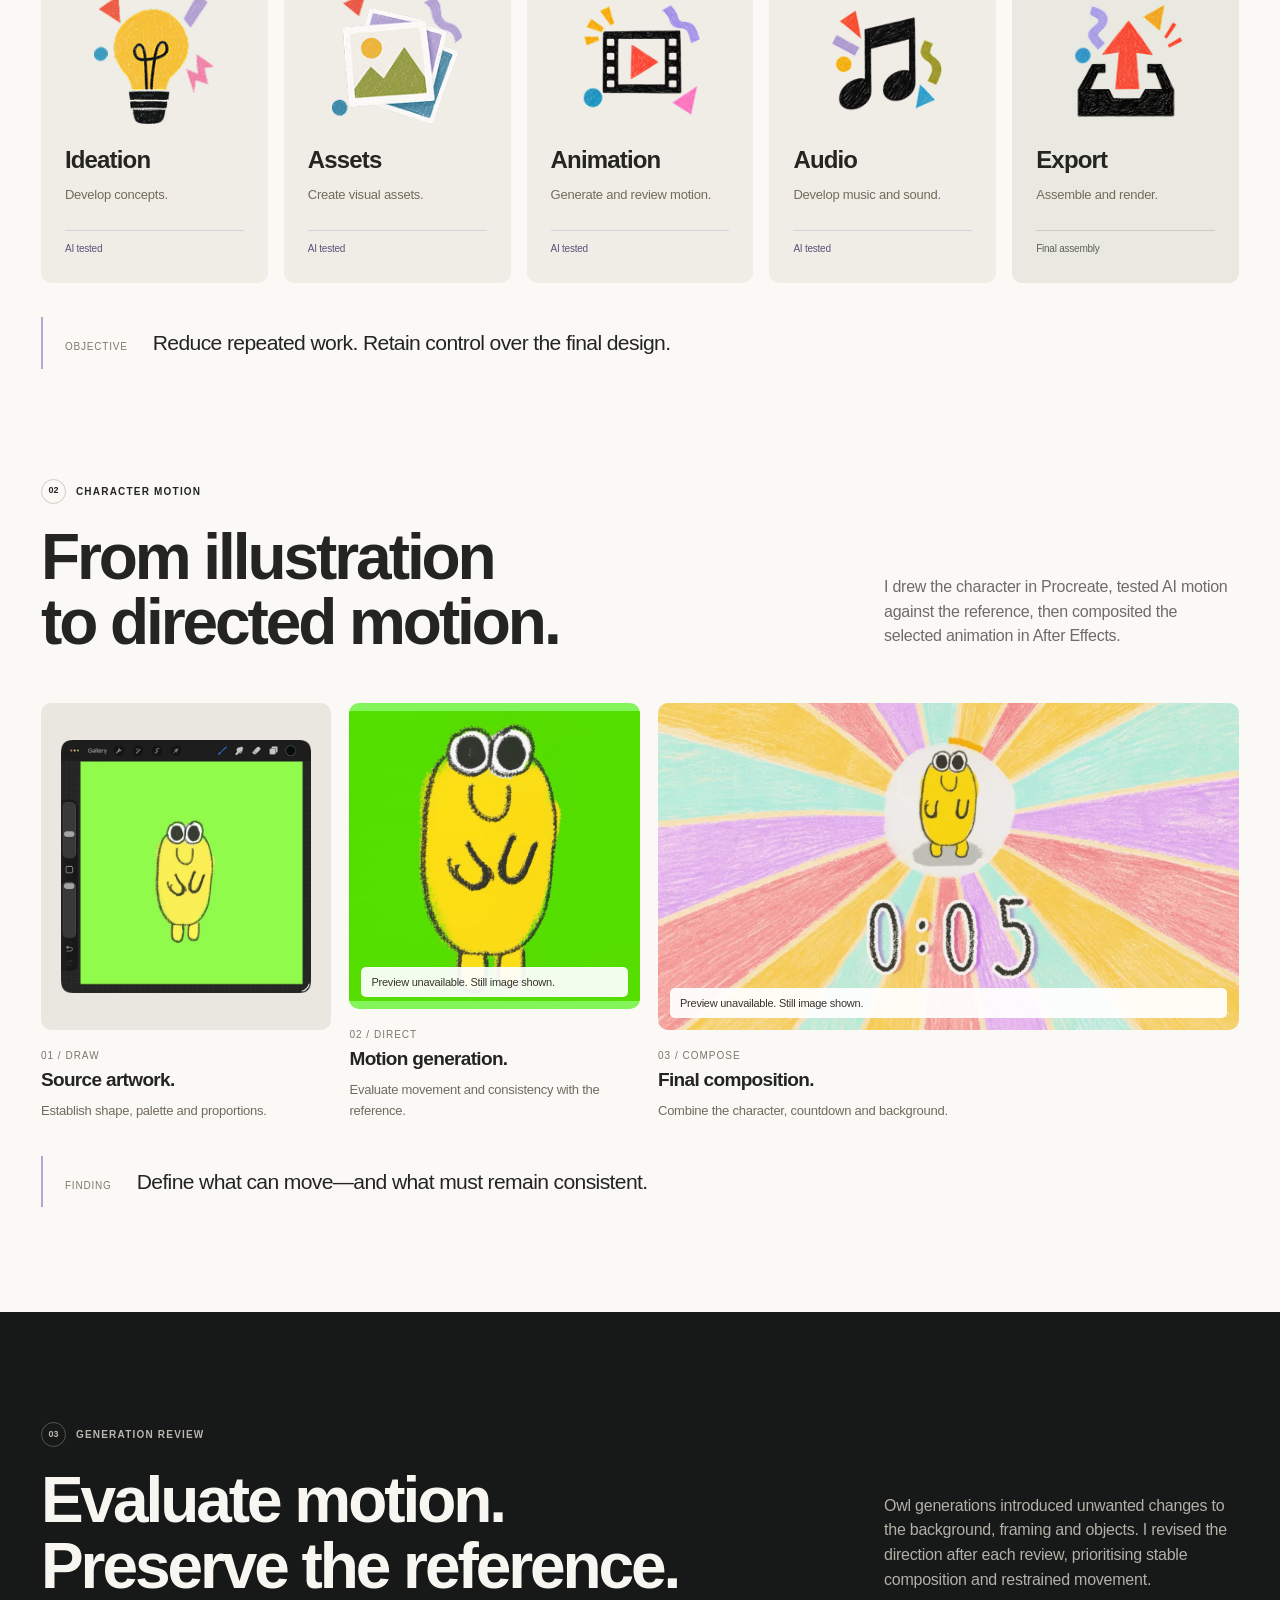
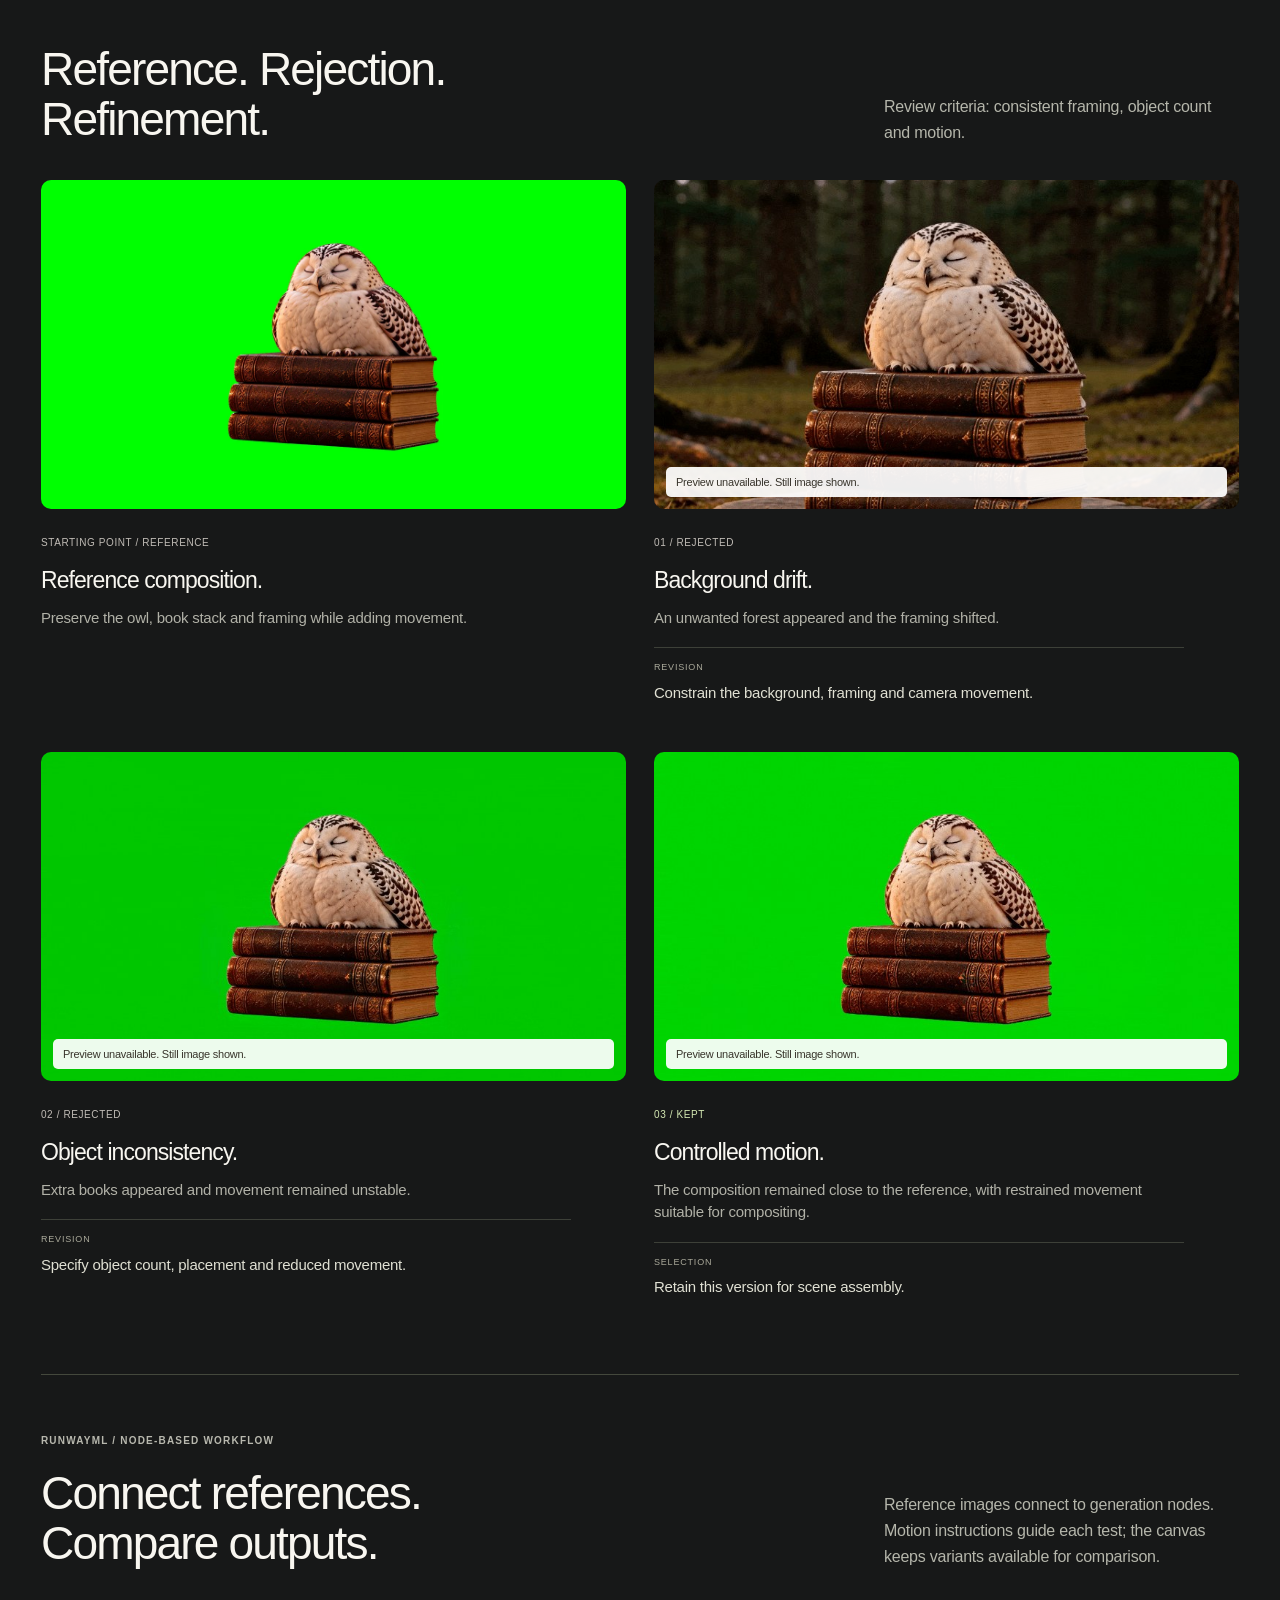
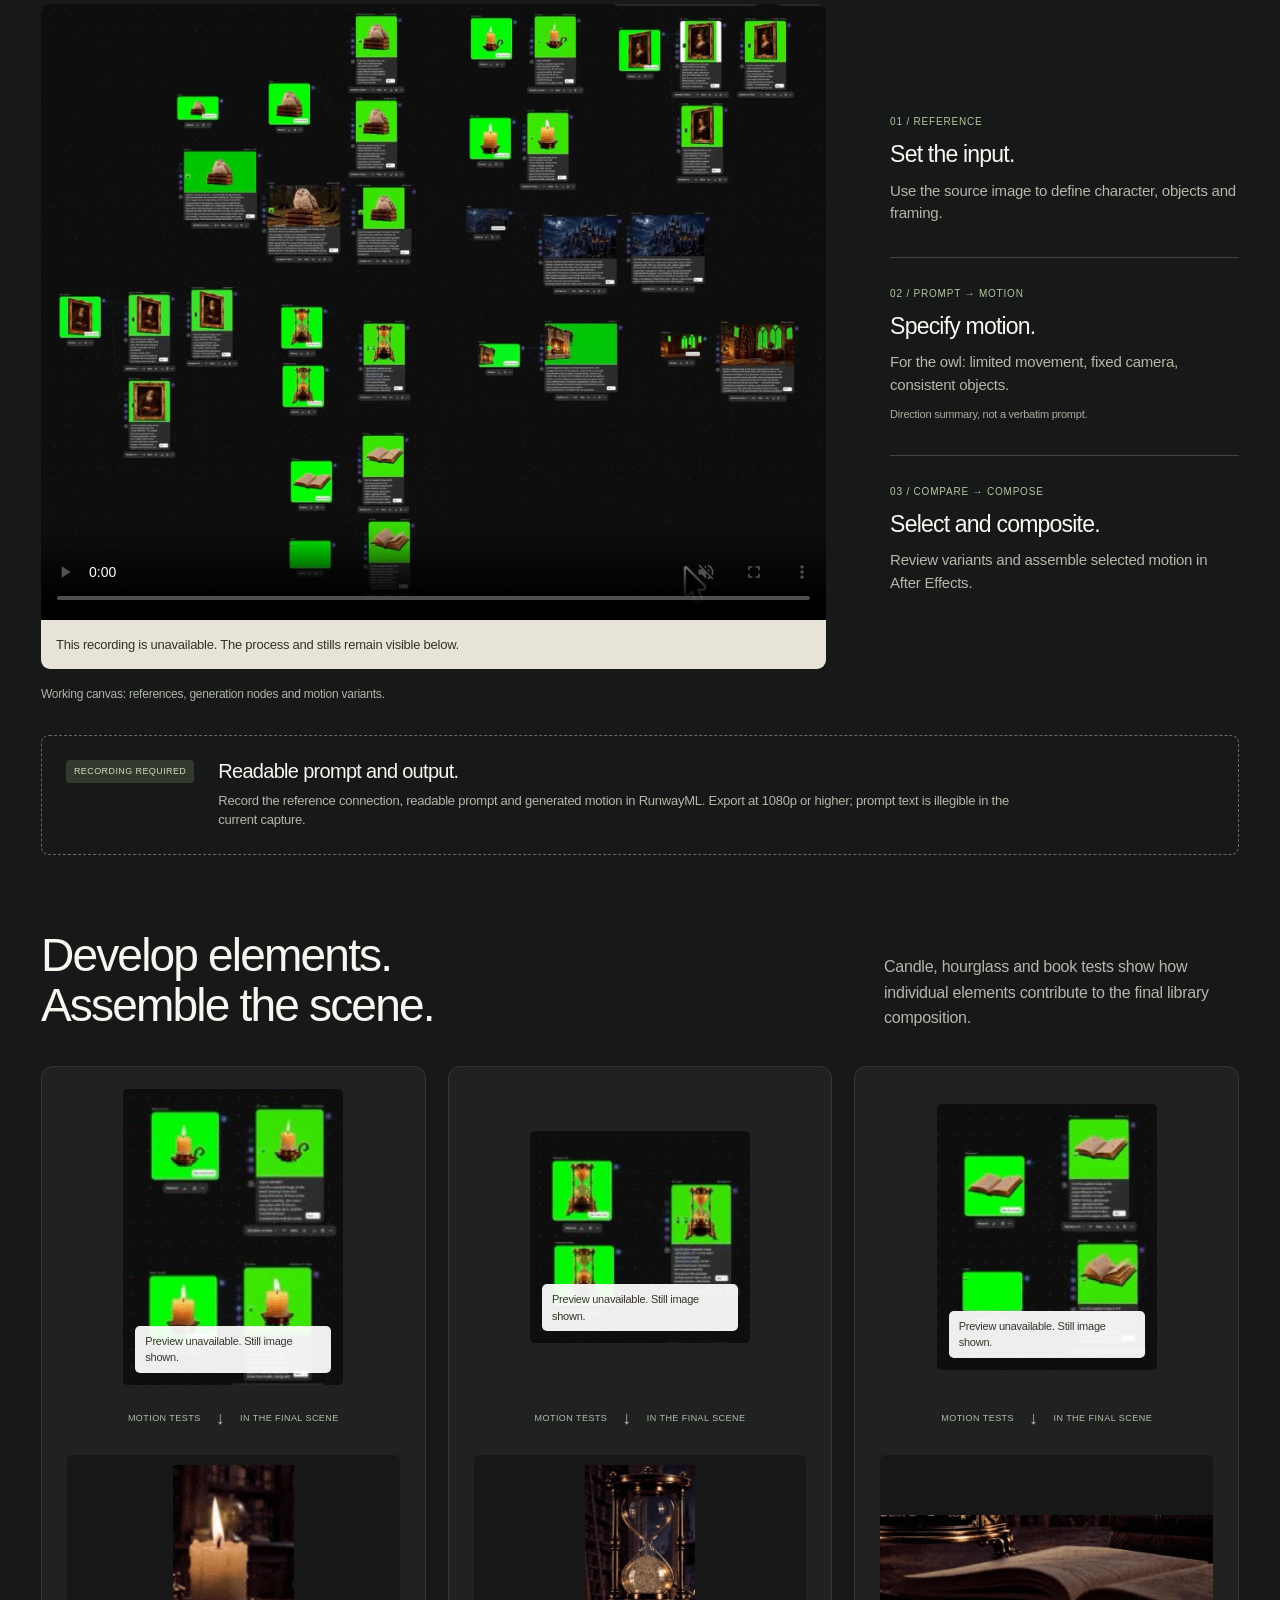
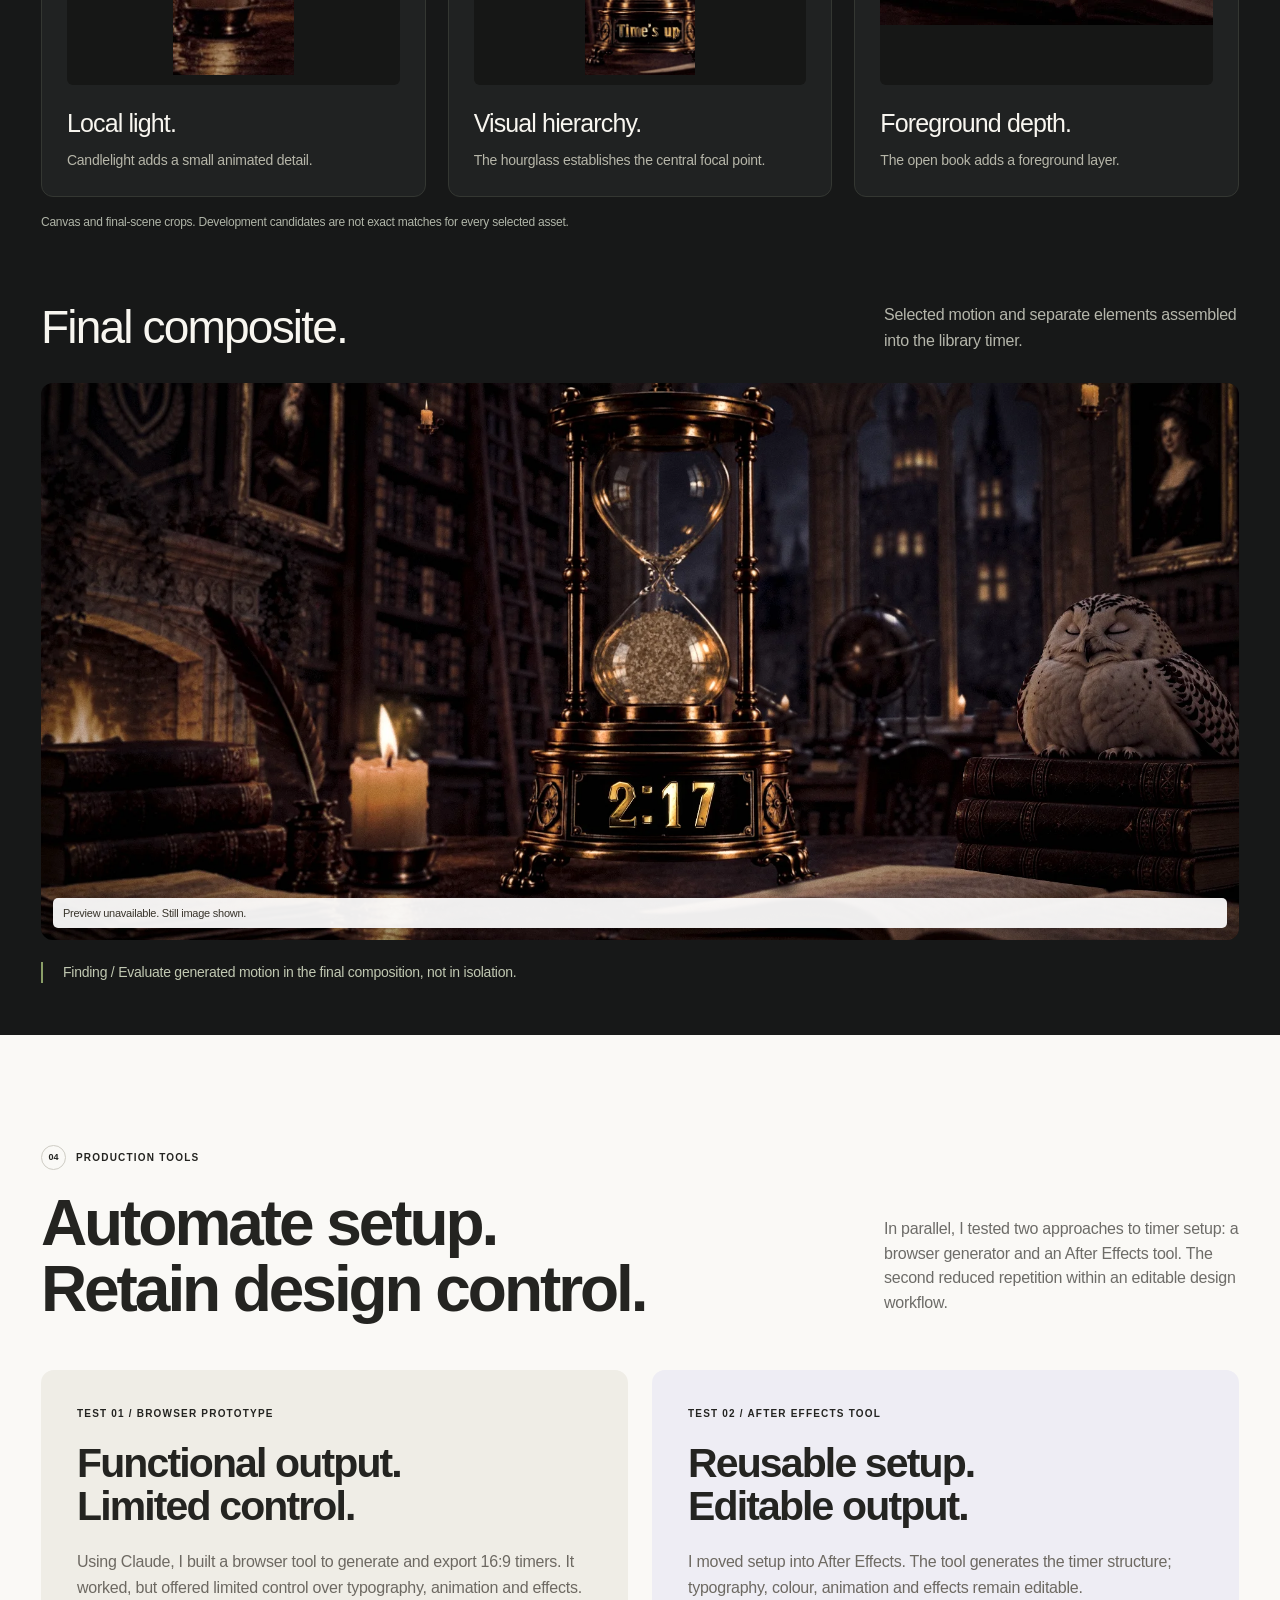
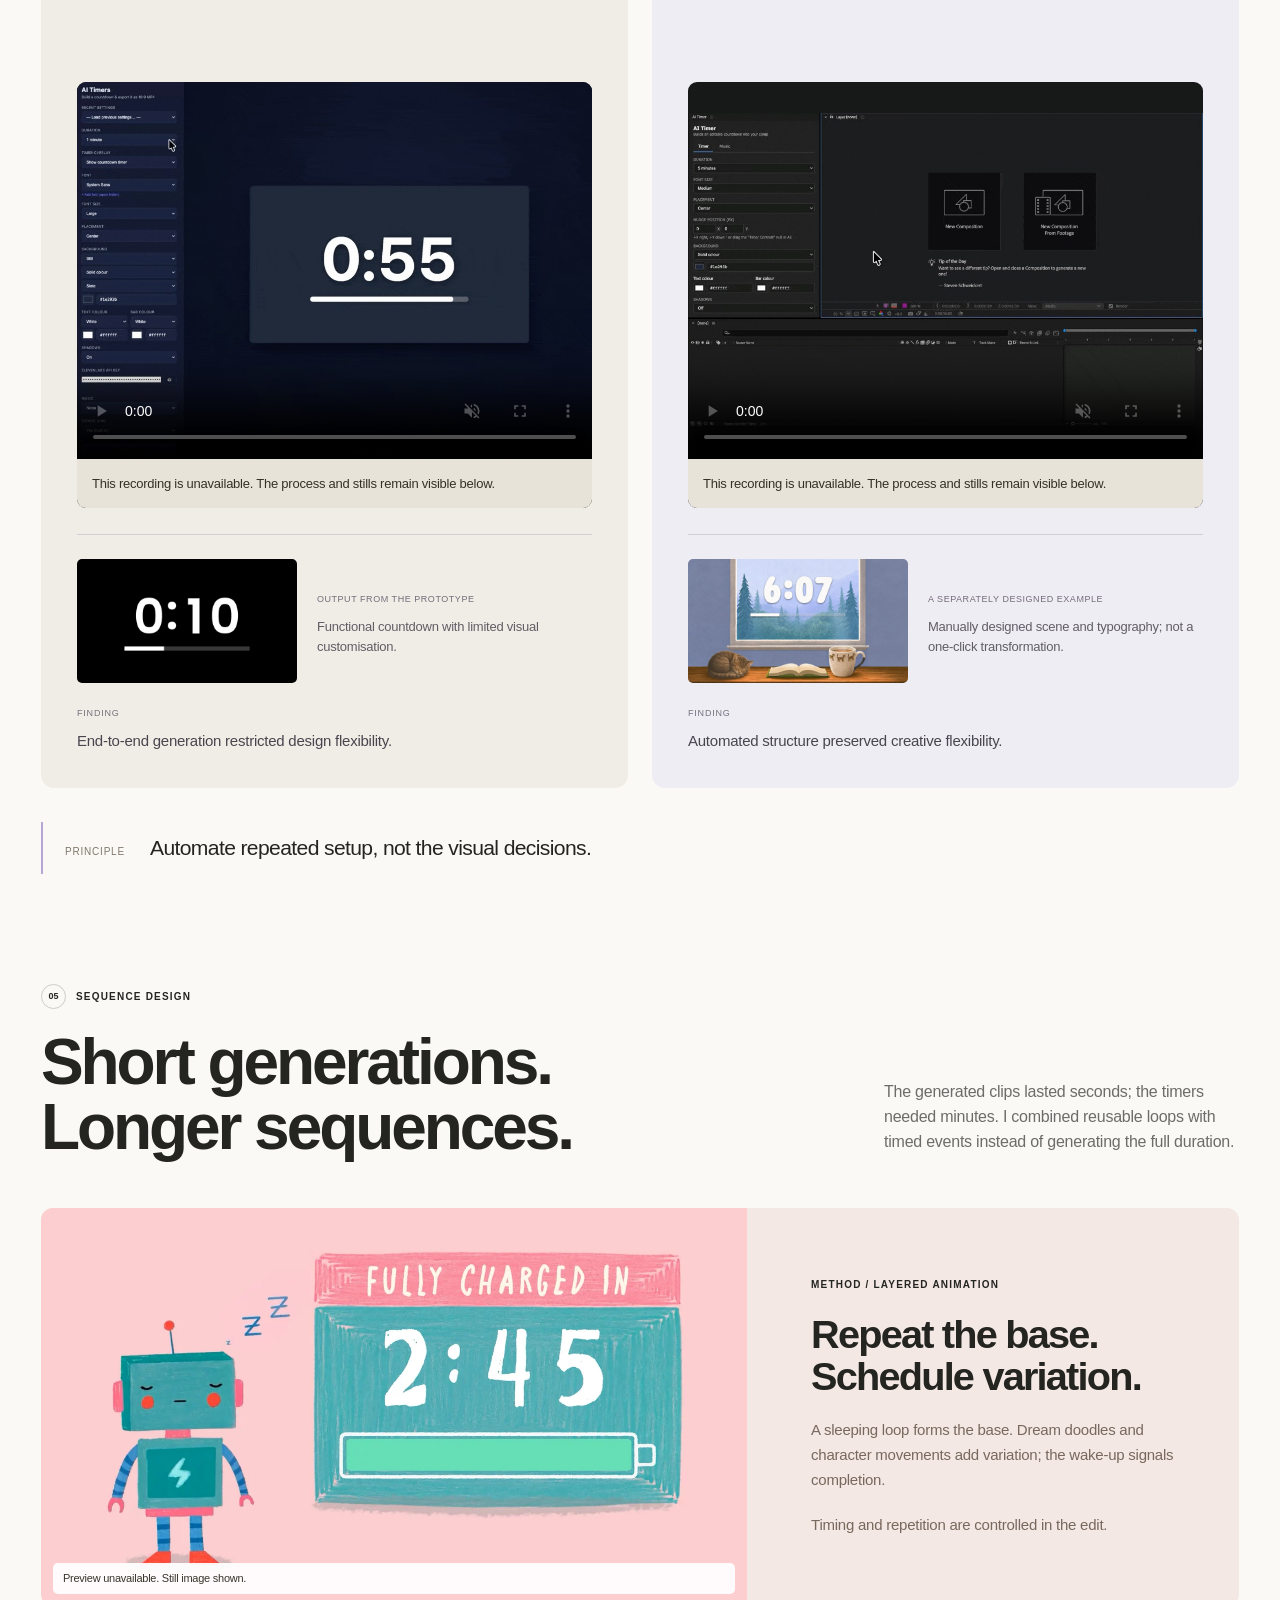
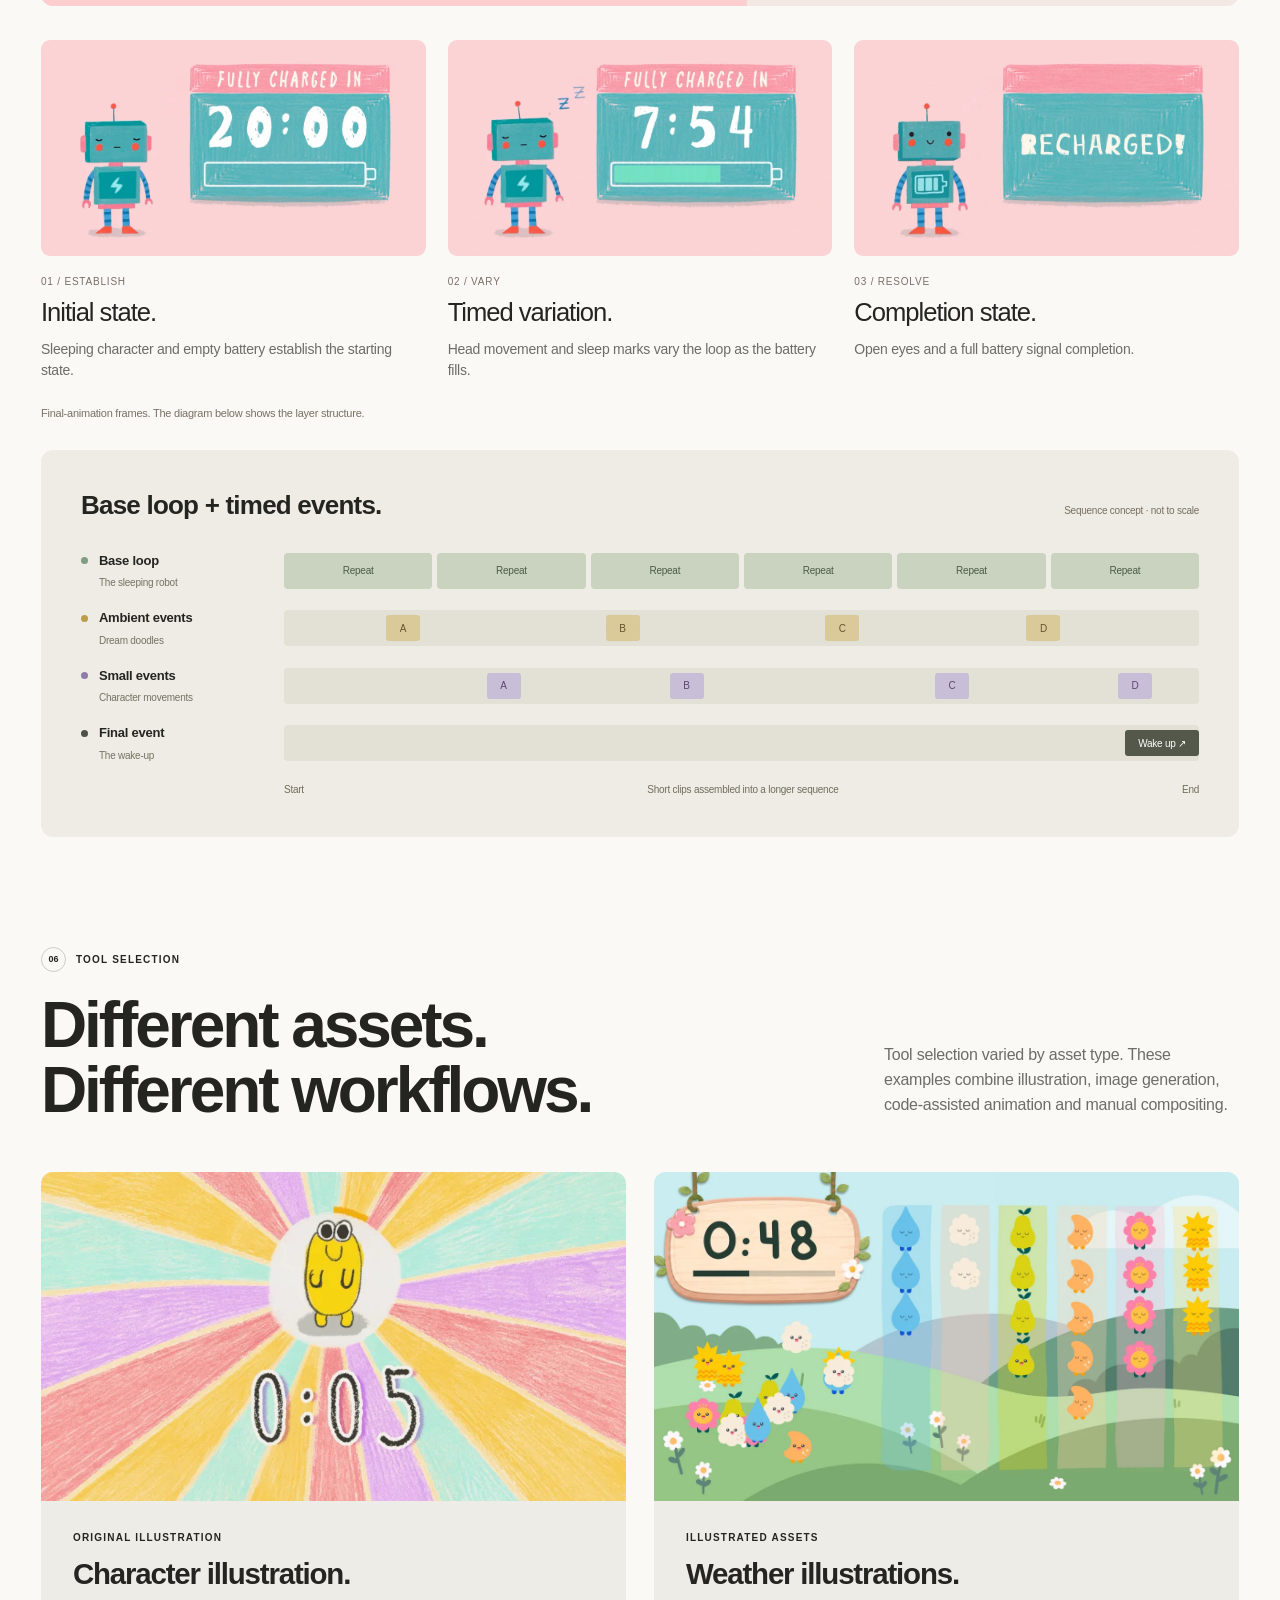
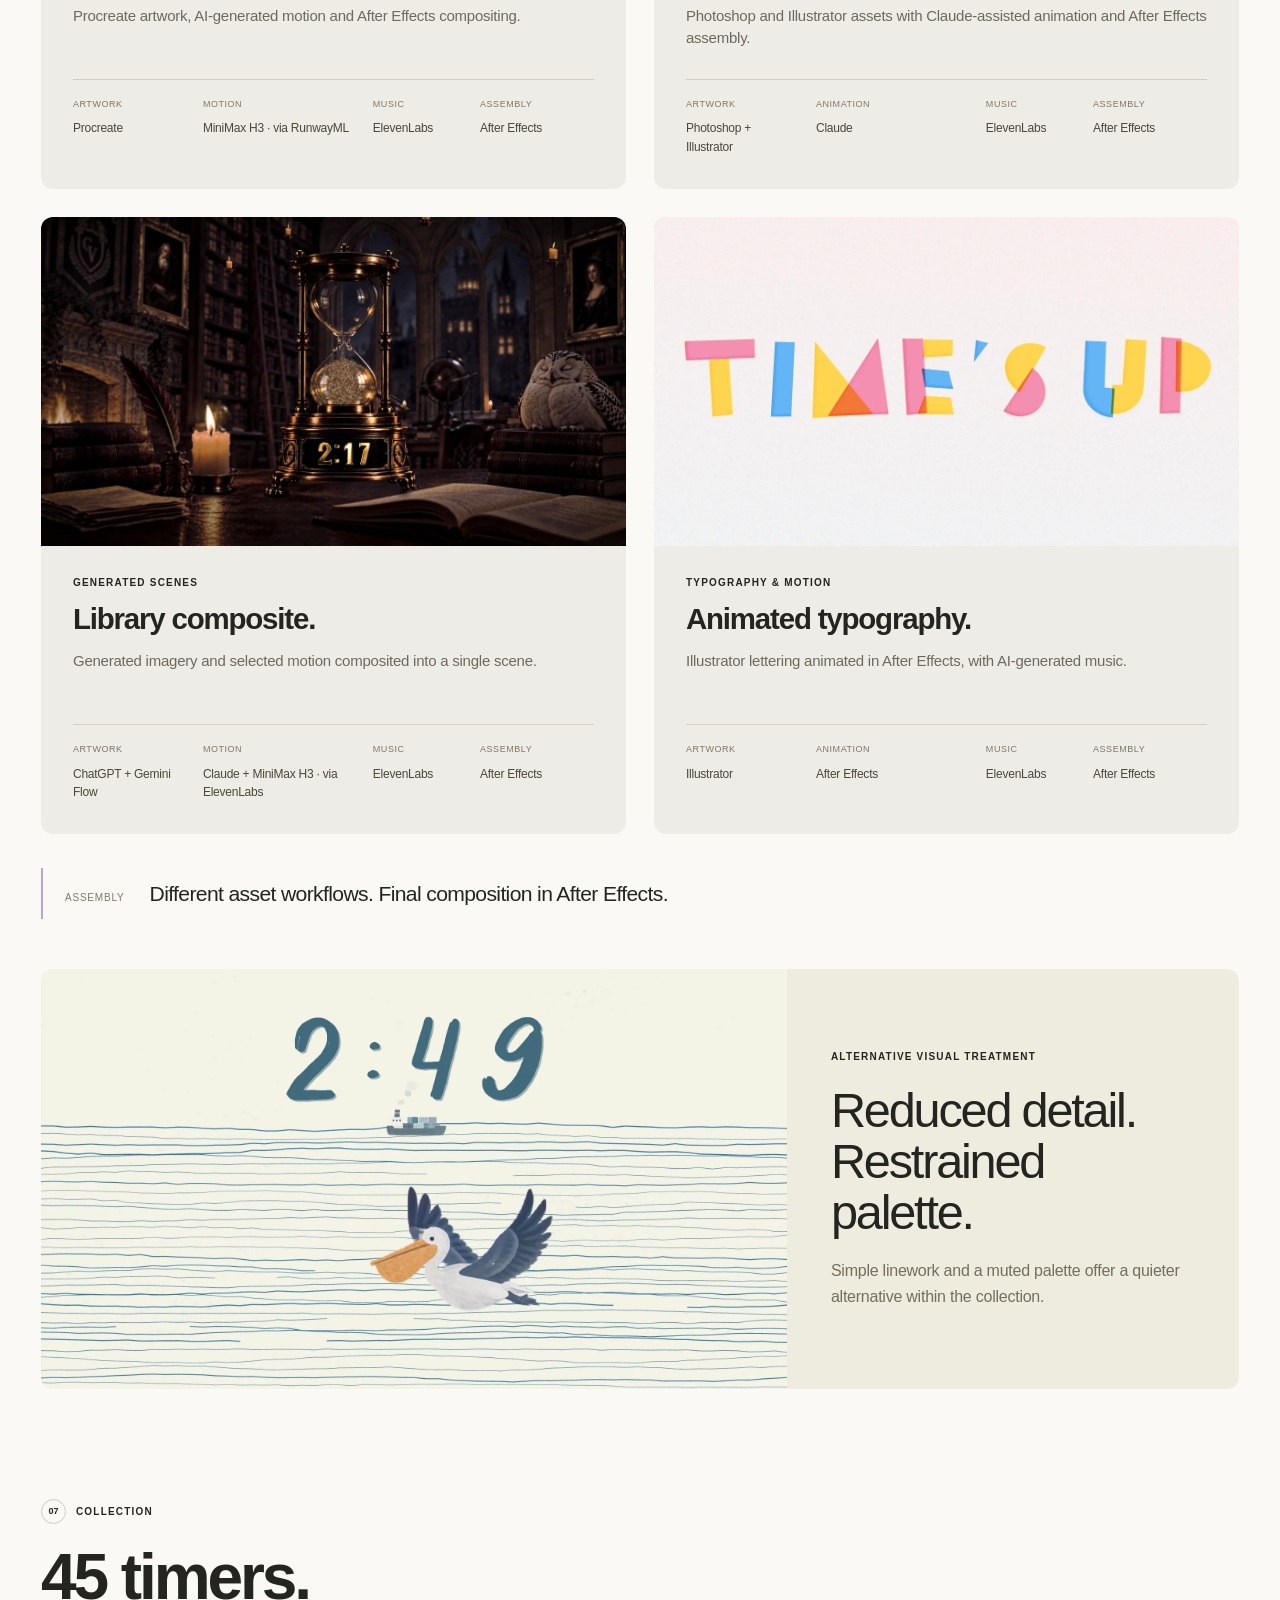
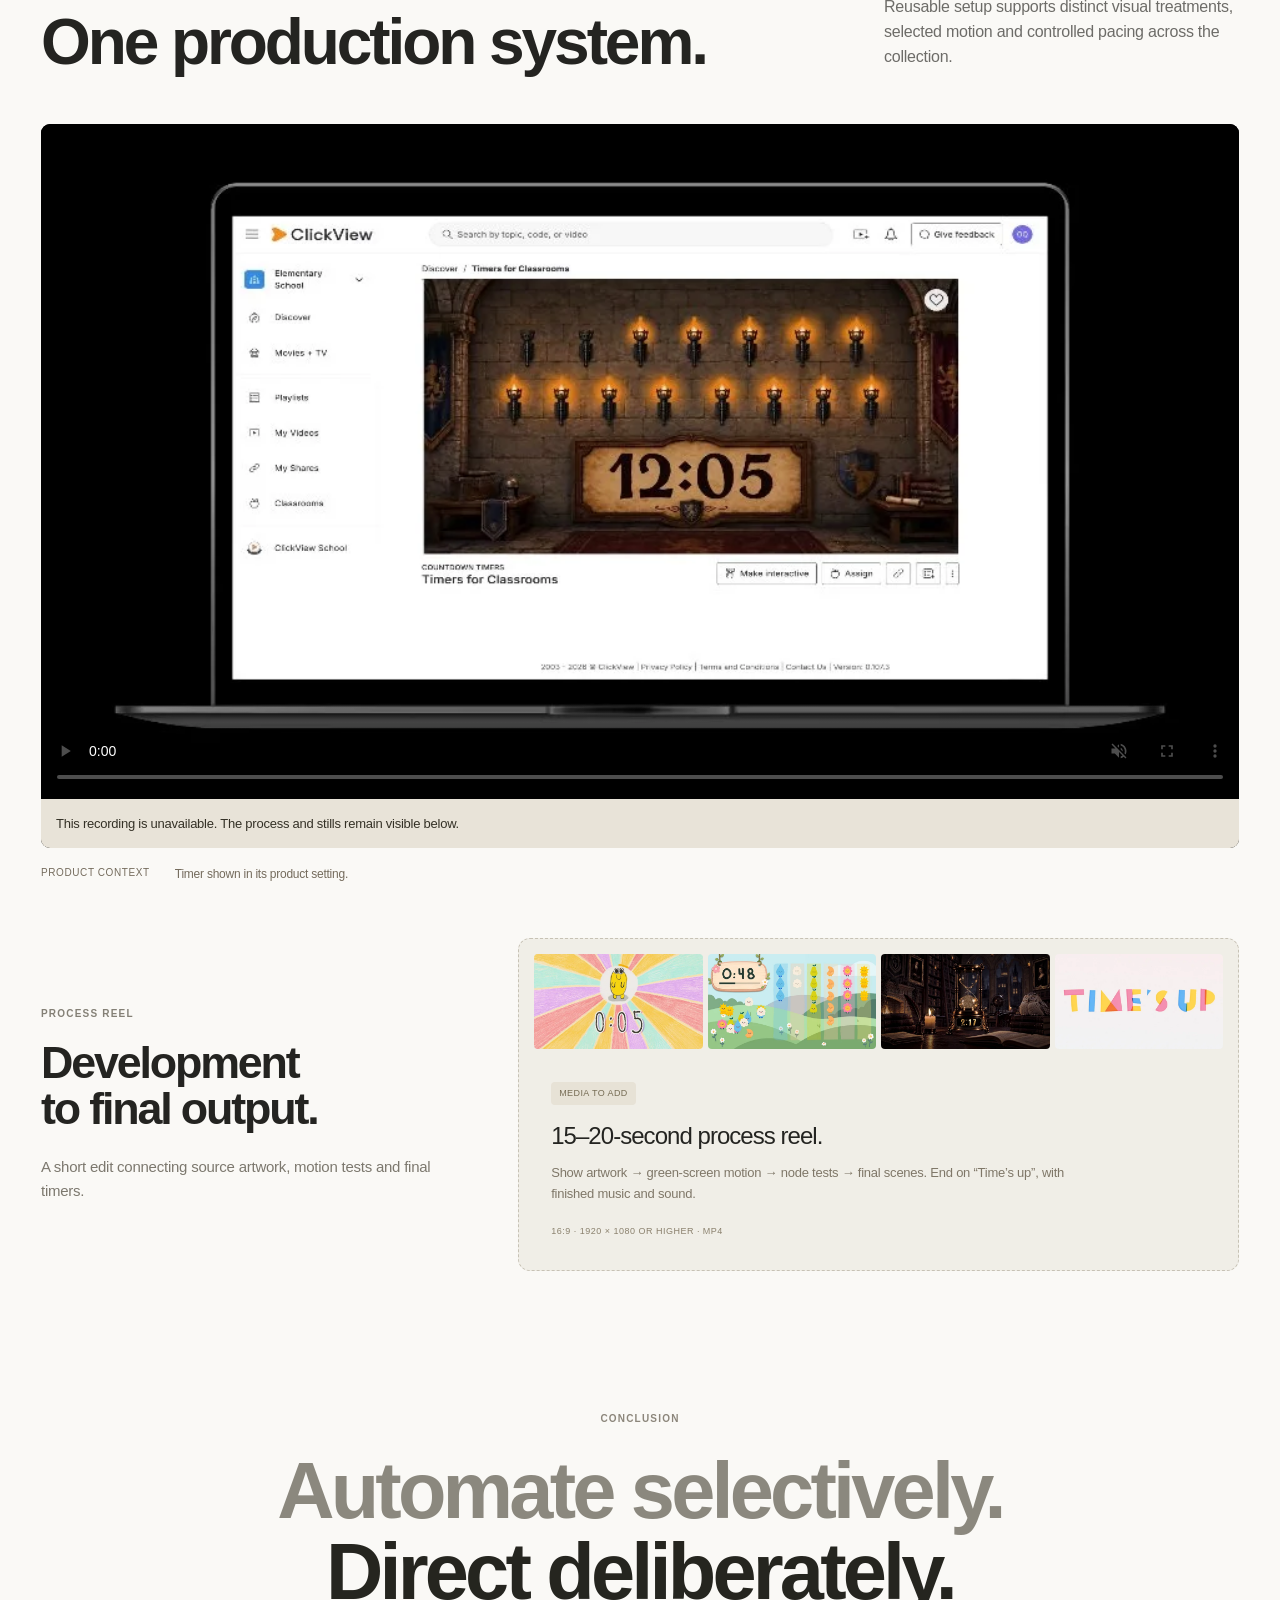
==== commit 33d19abc: "Add Design C portfolio experience" ====
--- a/design-b.html
+++ b/design-b.html
@@ -18,6 +18,7 @@
       <div class="design-switcher__links">
         <a href="index.html"><span class="design-switcher__letter">A</span> Original</a>
         <a href="design-b.html" aria-current="page"><span class="design-switcher__letter">B</span> Visual story</a>
+        <a href="design-c.html"><span class="design-switcher__letter">C</span> Process journal</a>
       </div>
     </nav>
     <header class="main-header">
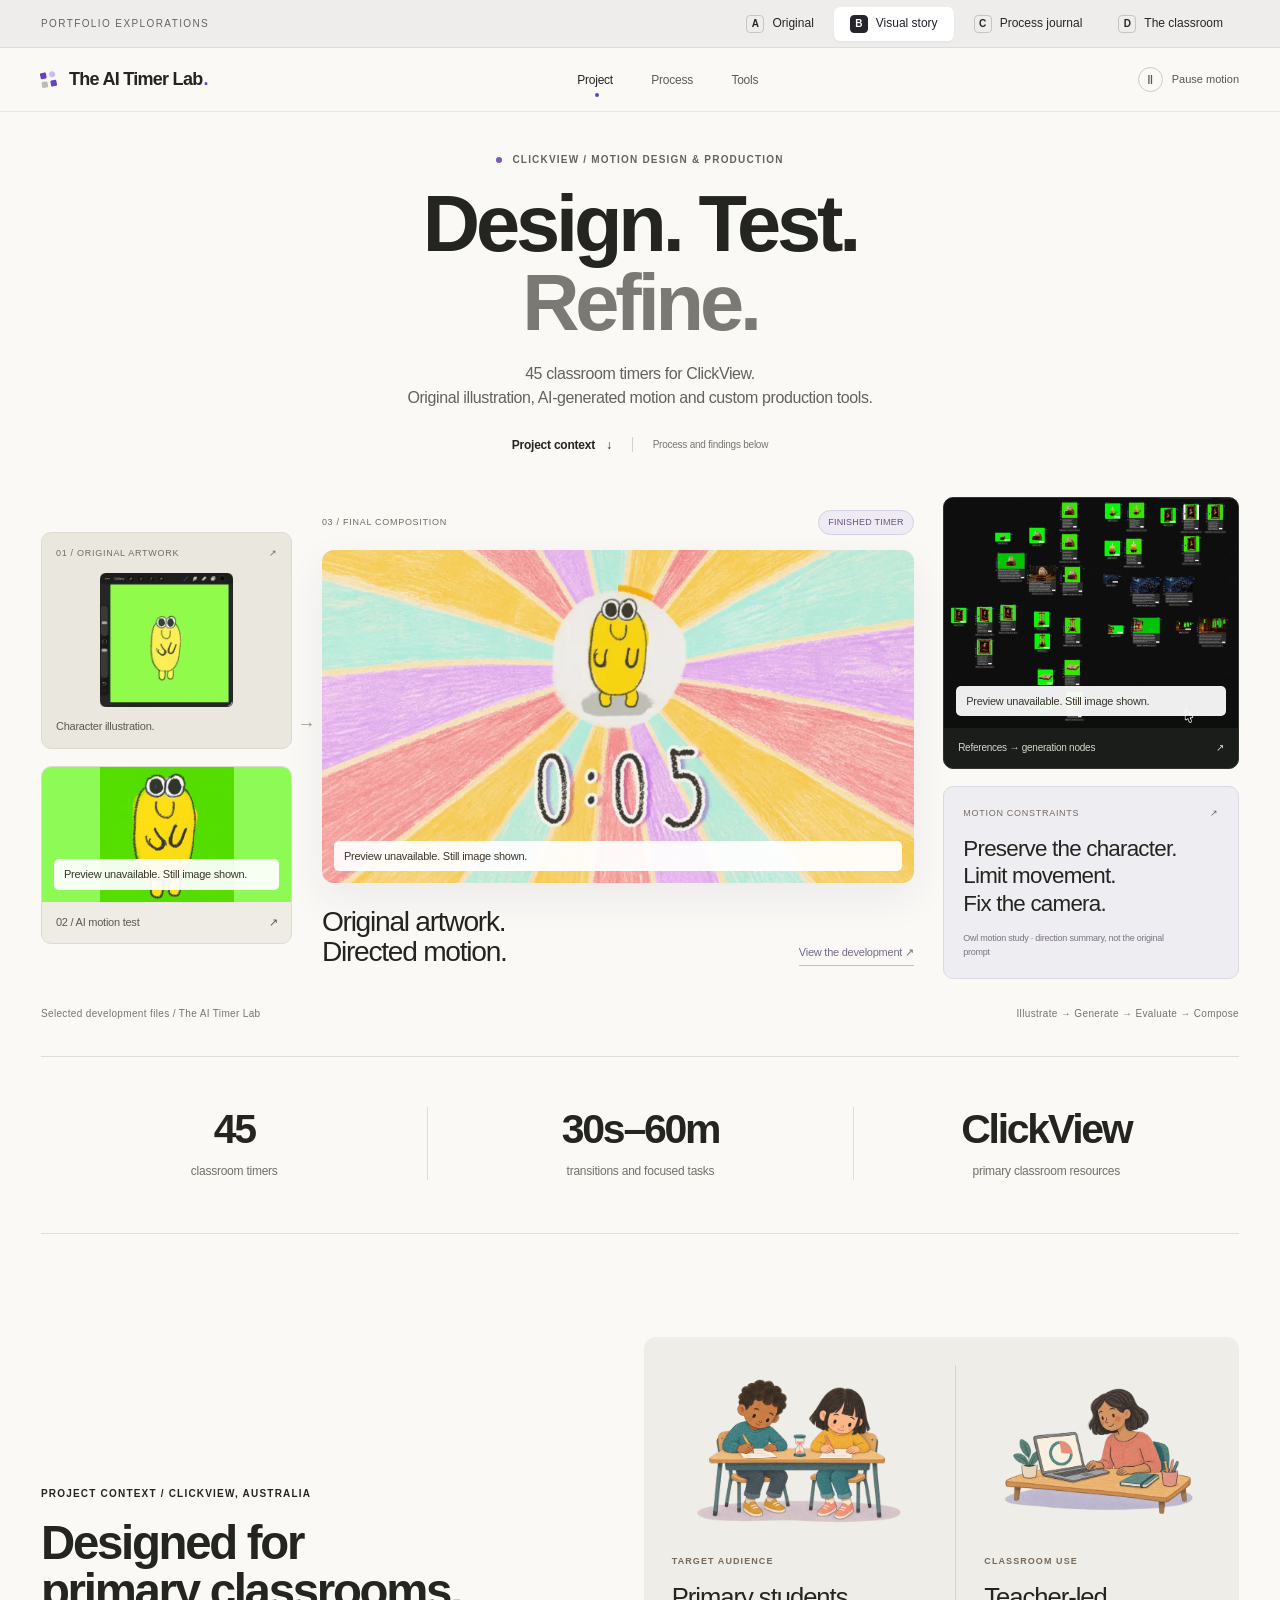
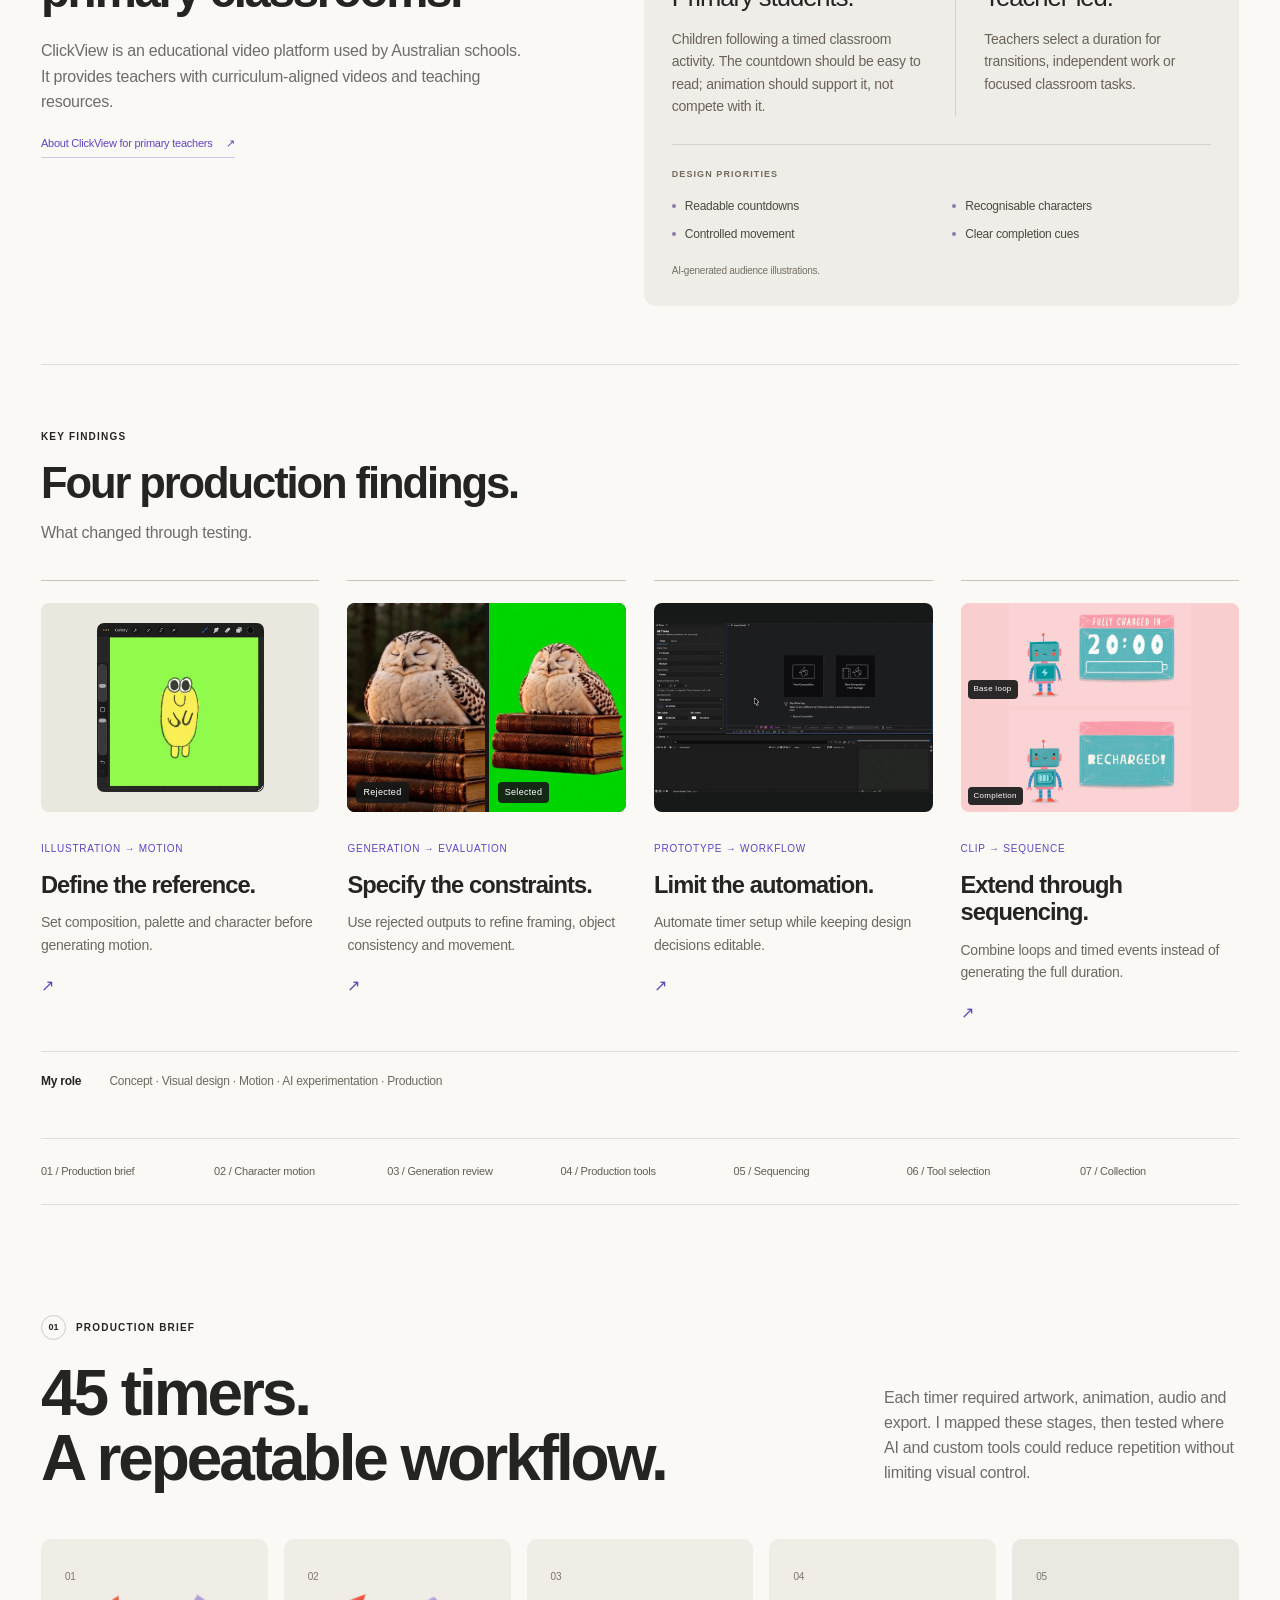
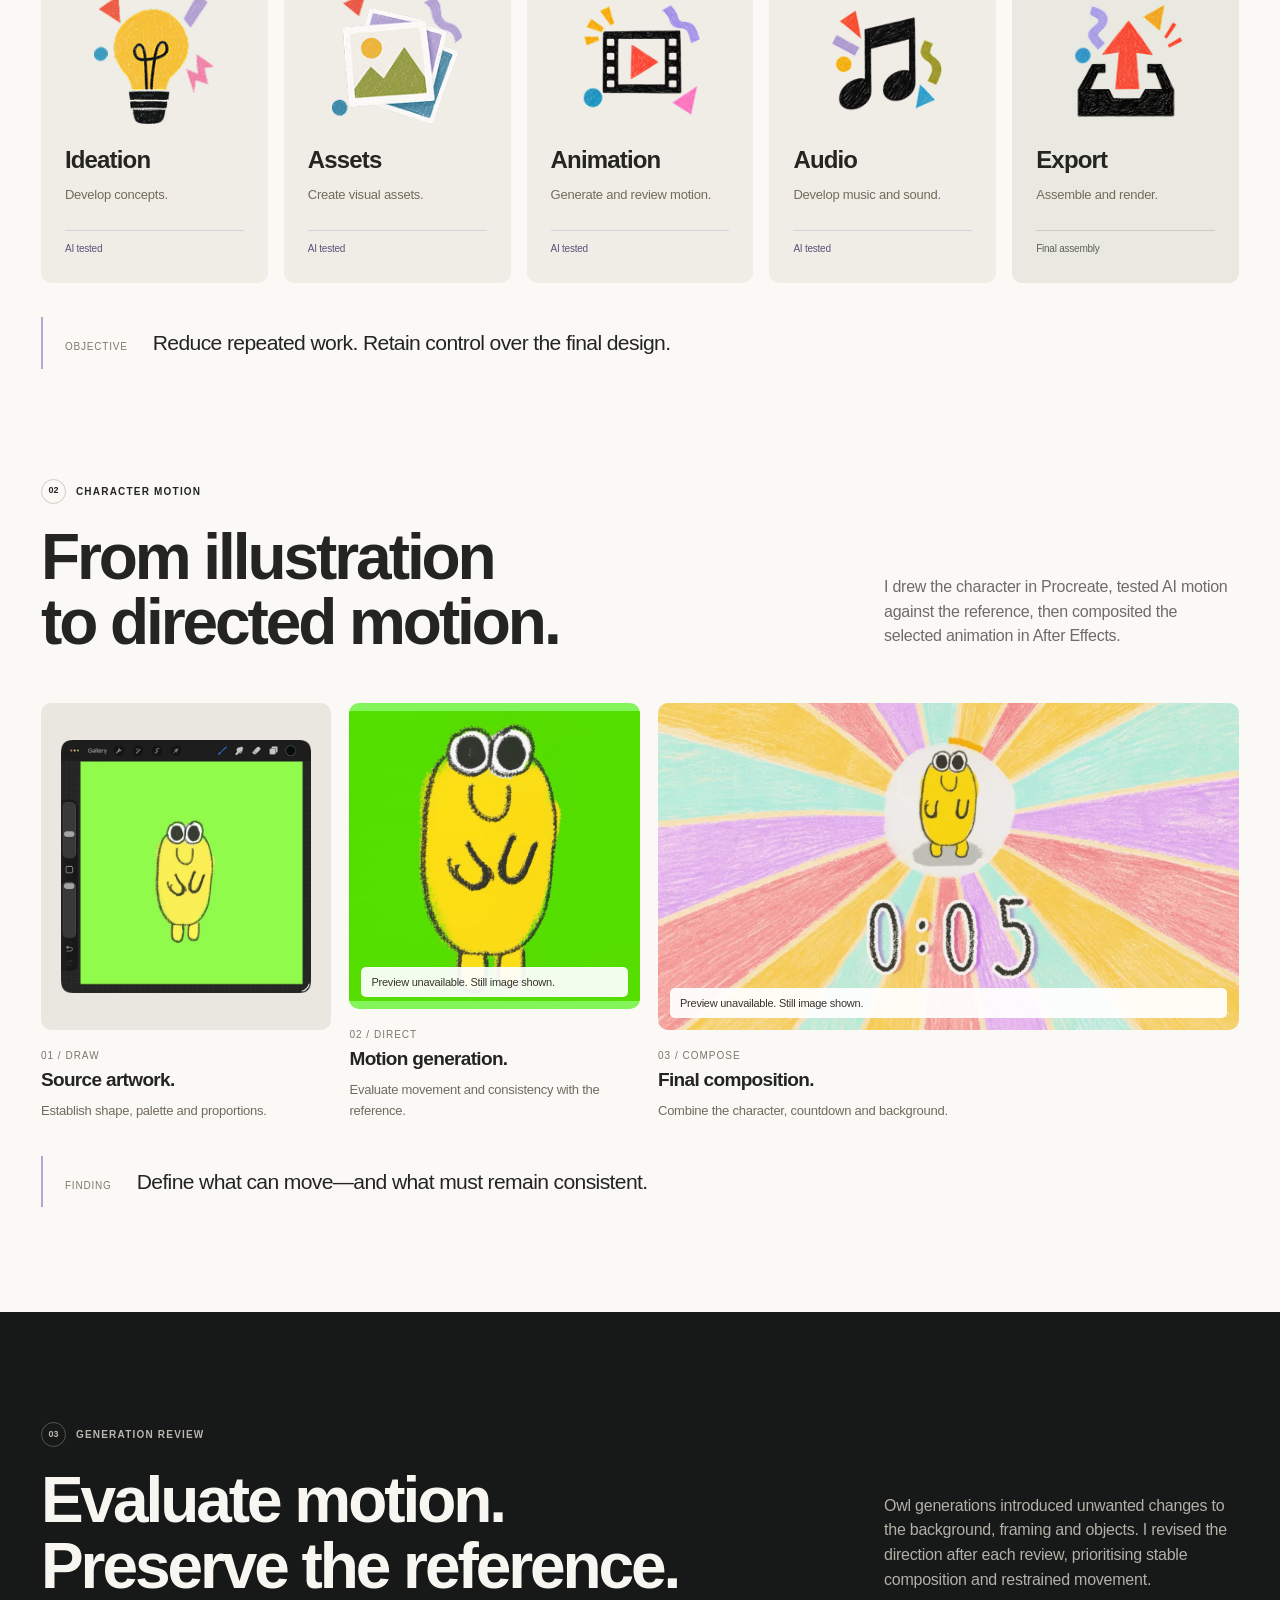
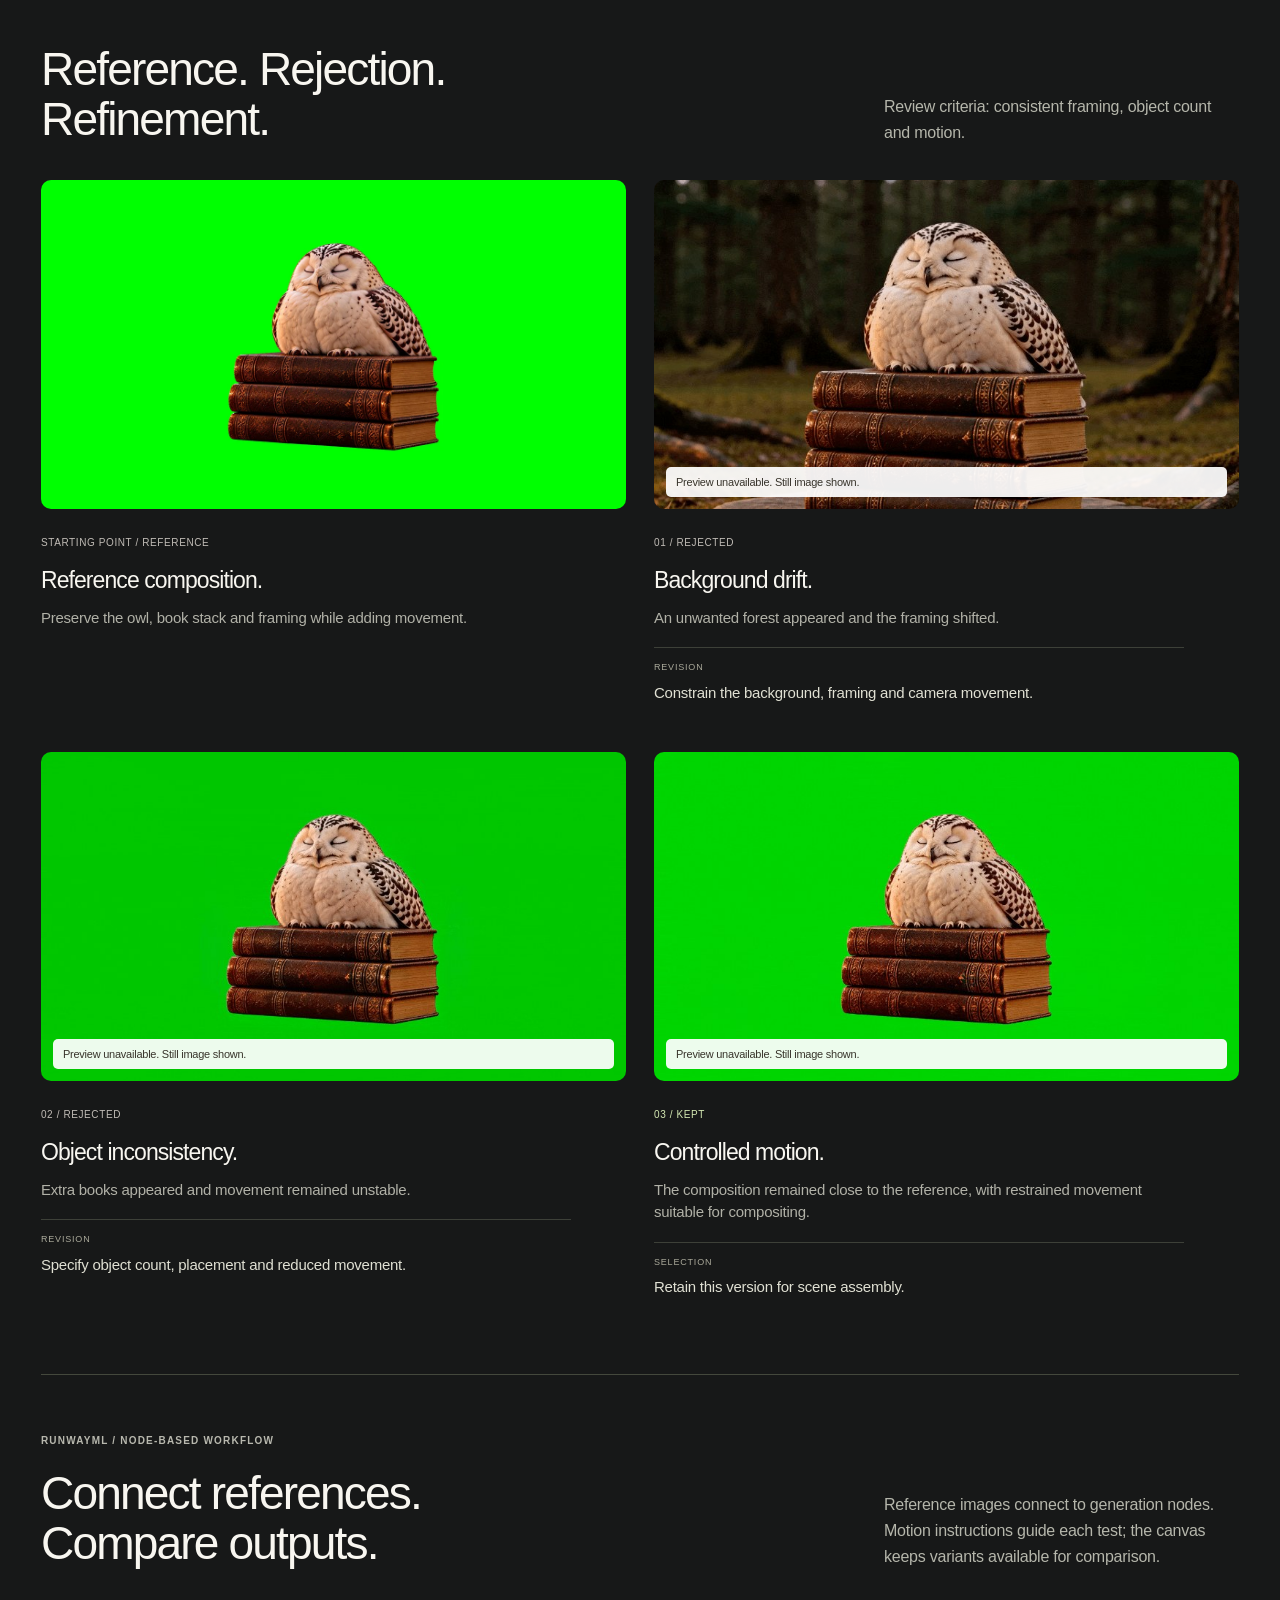
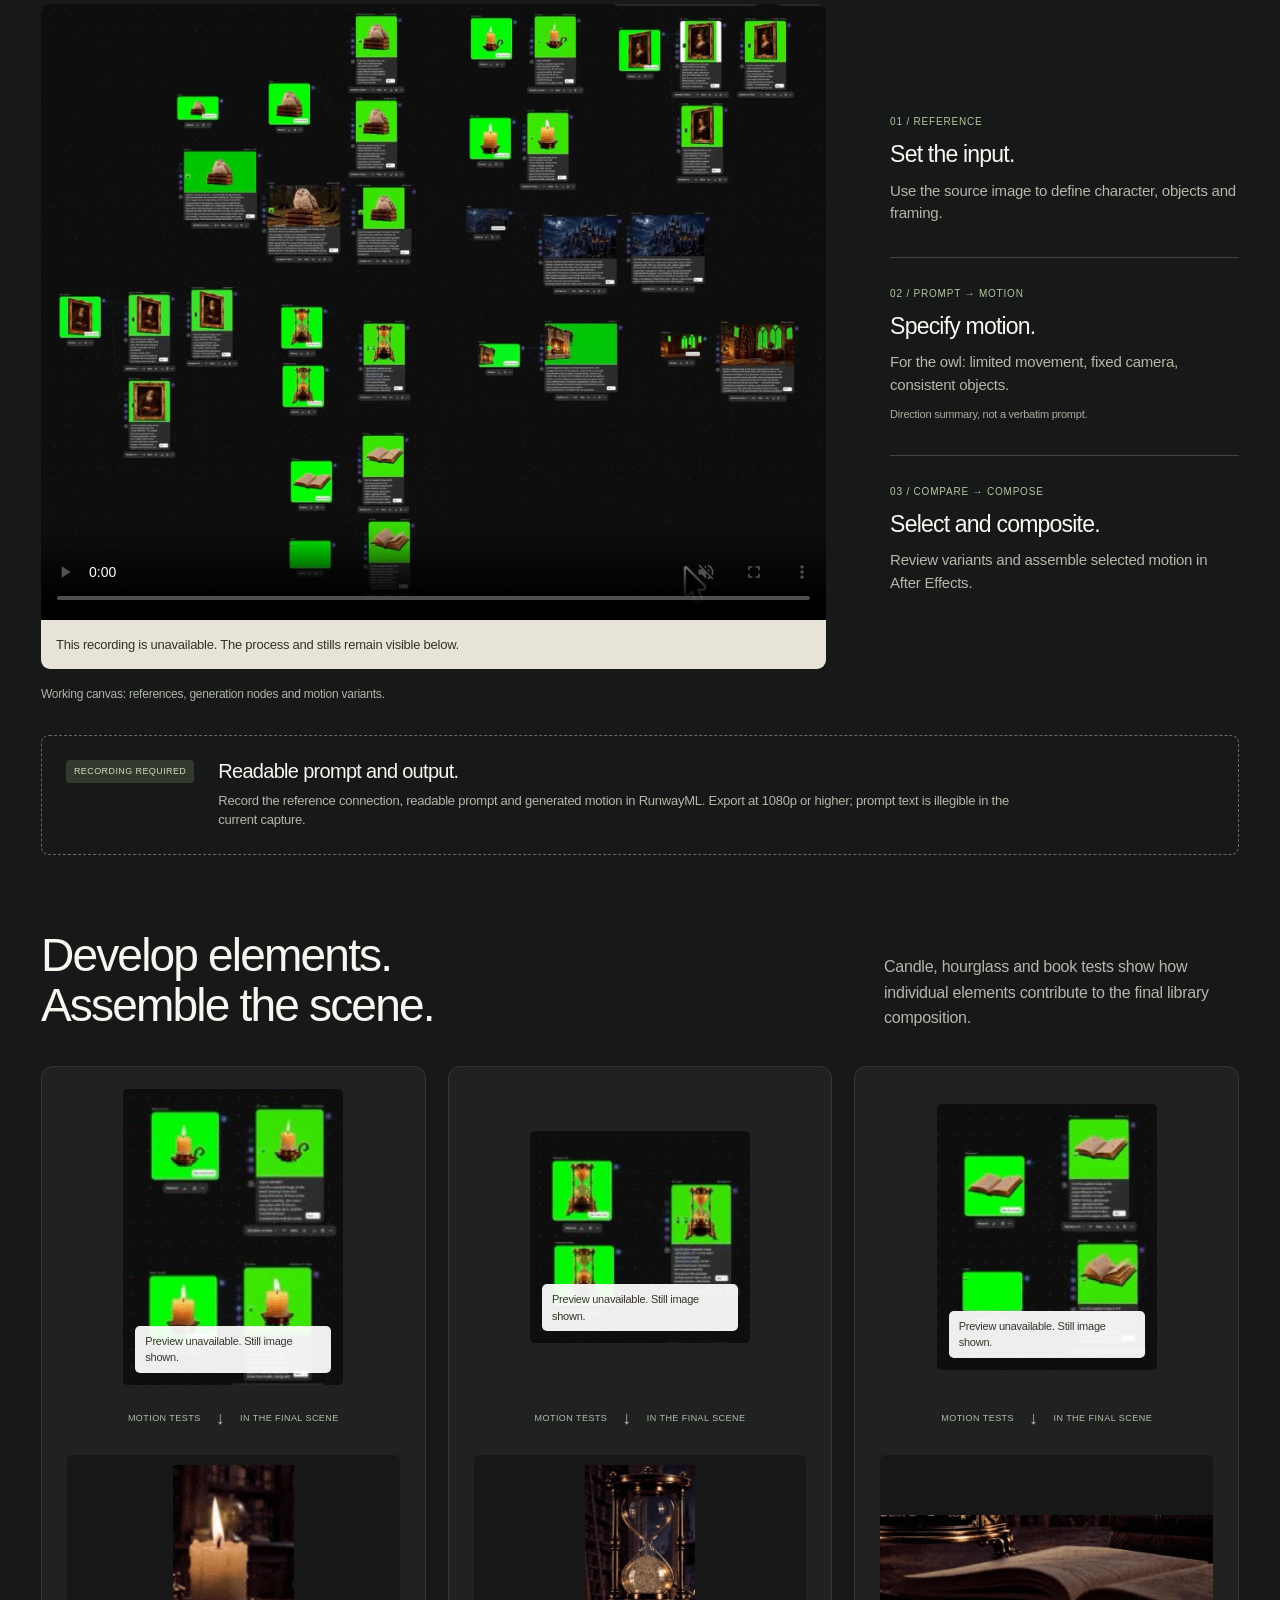
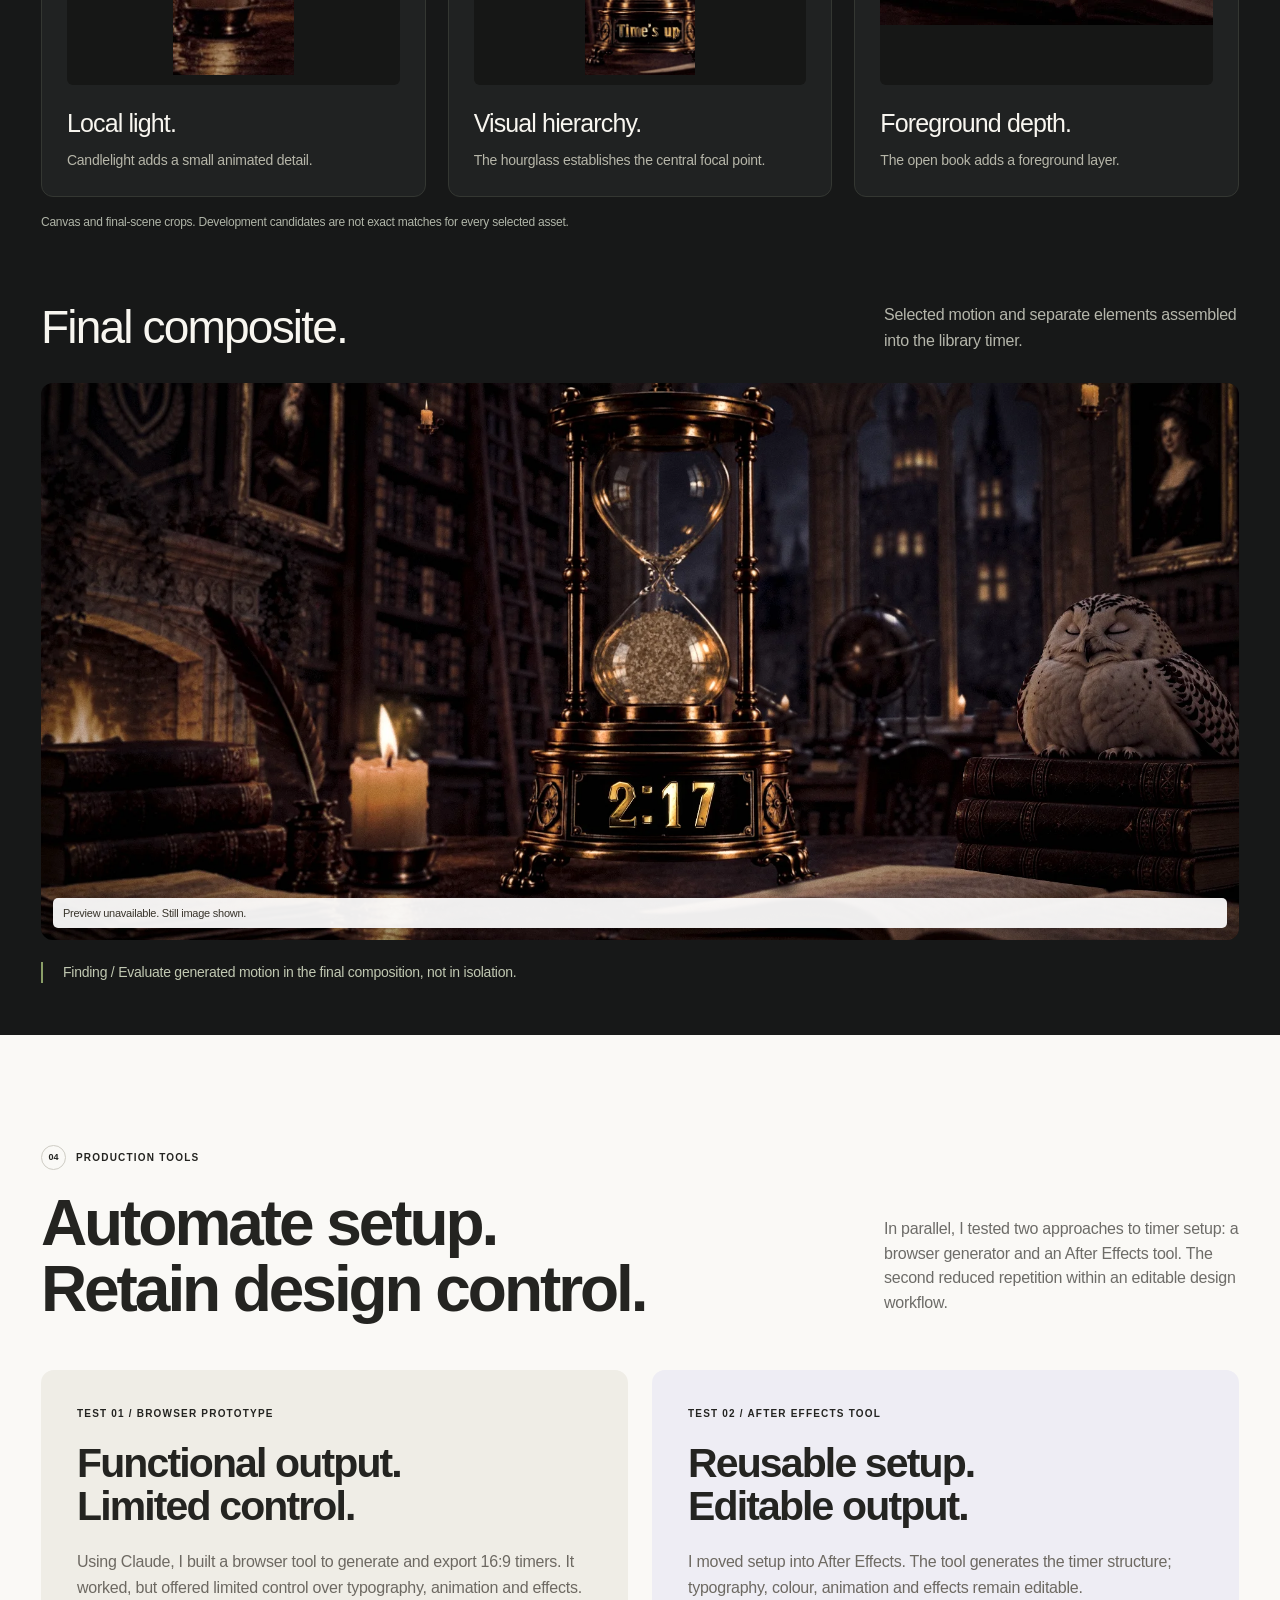
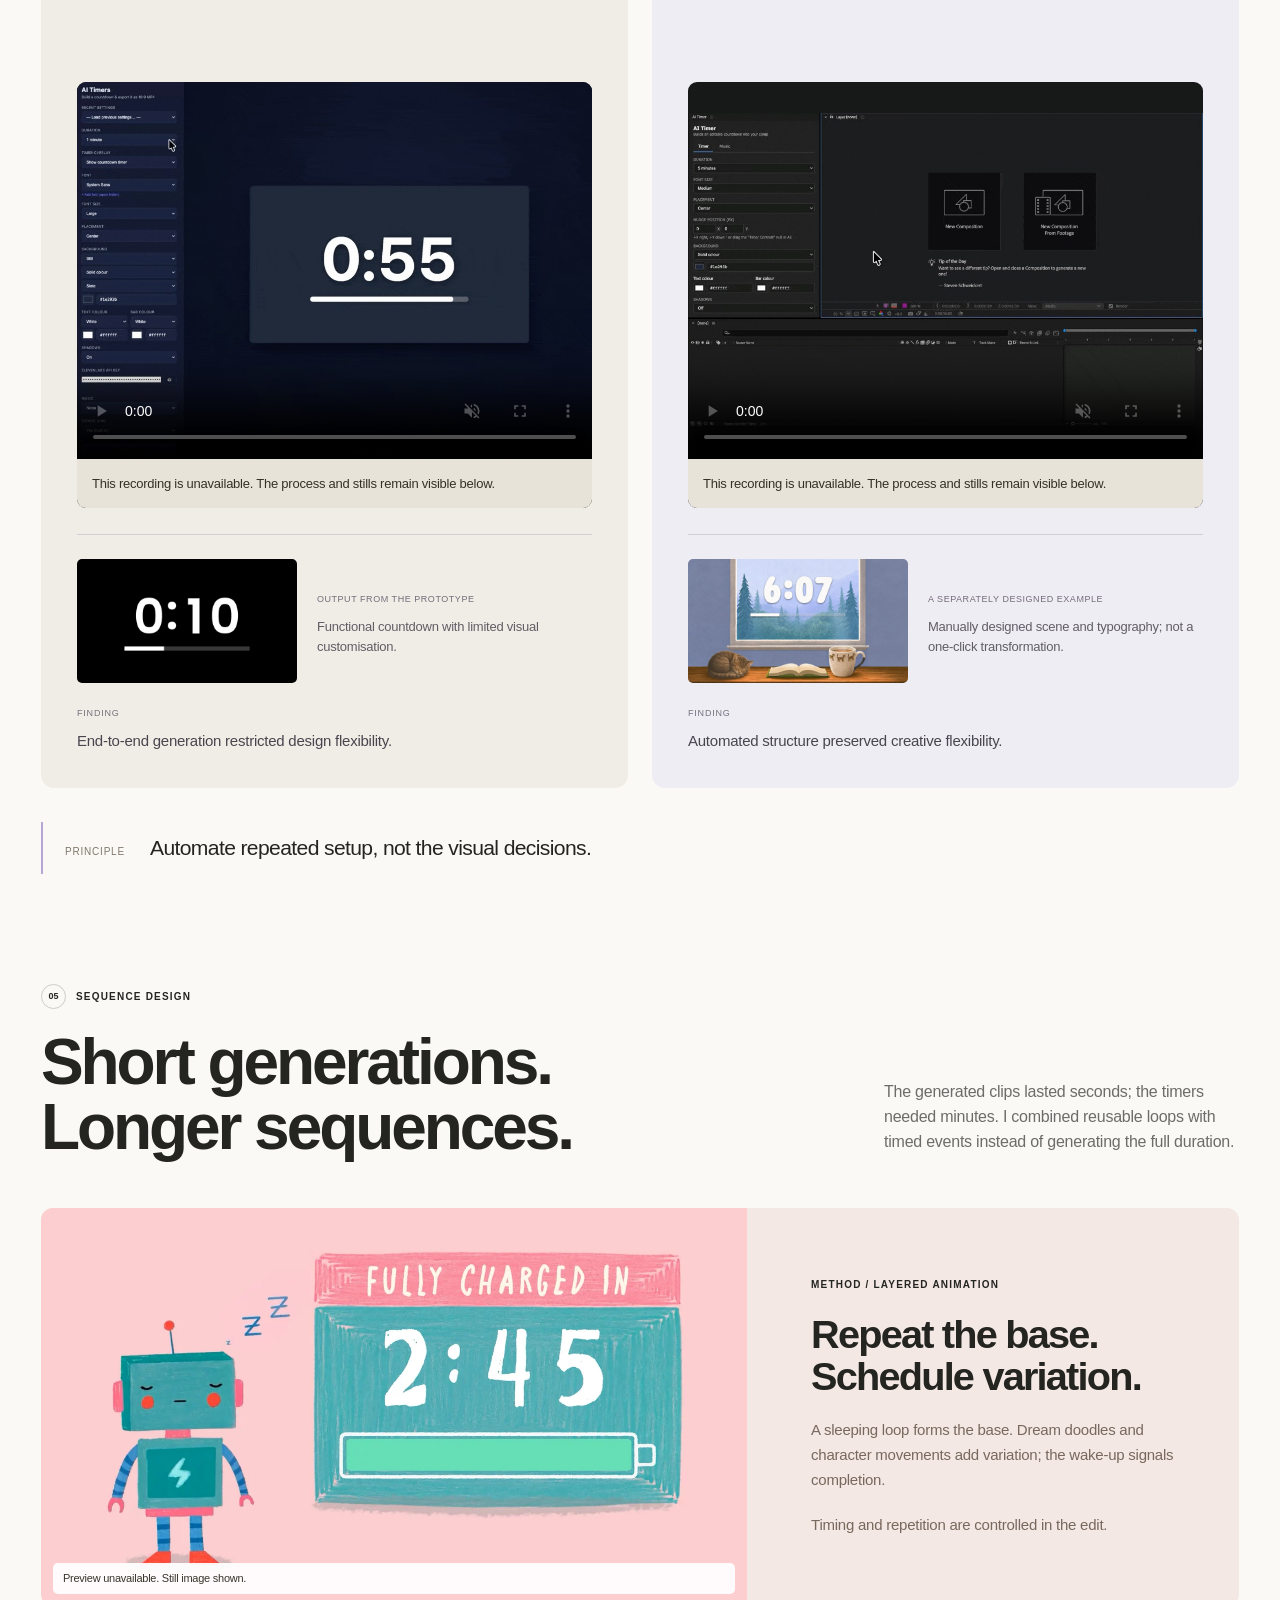
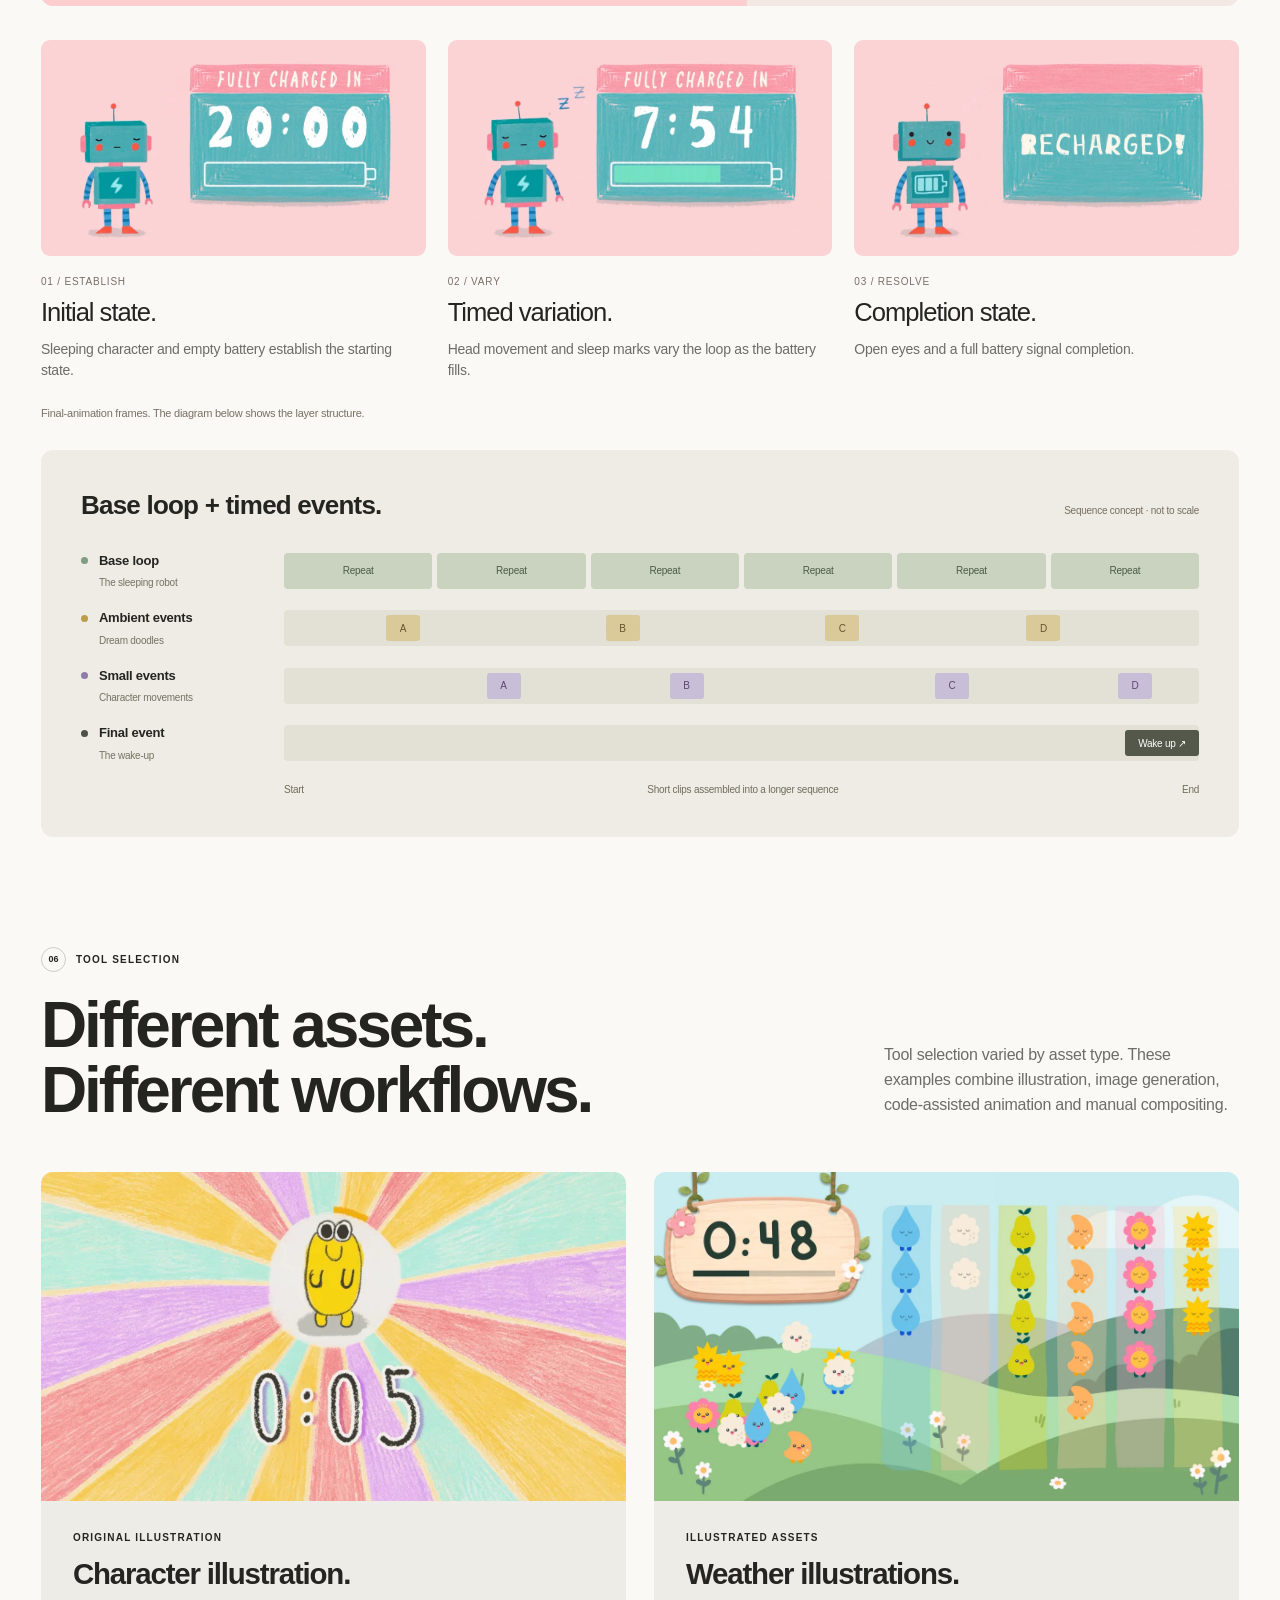
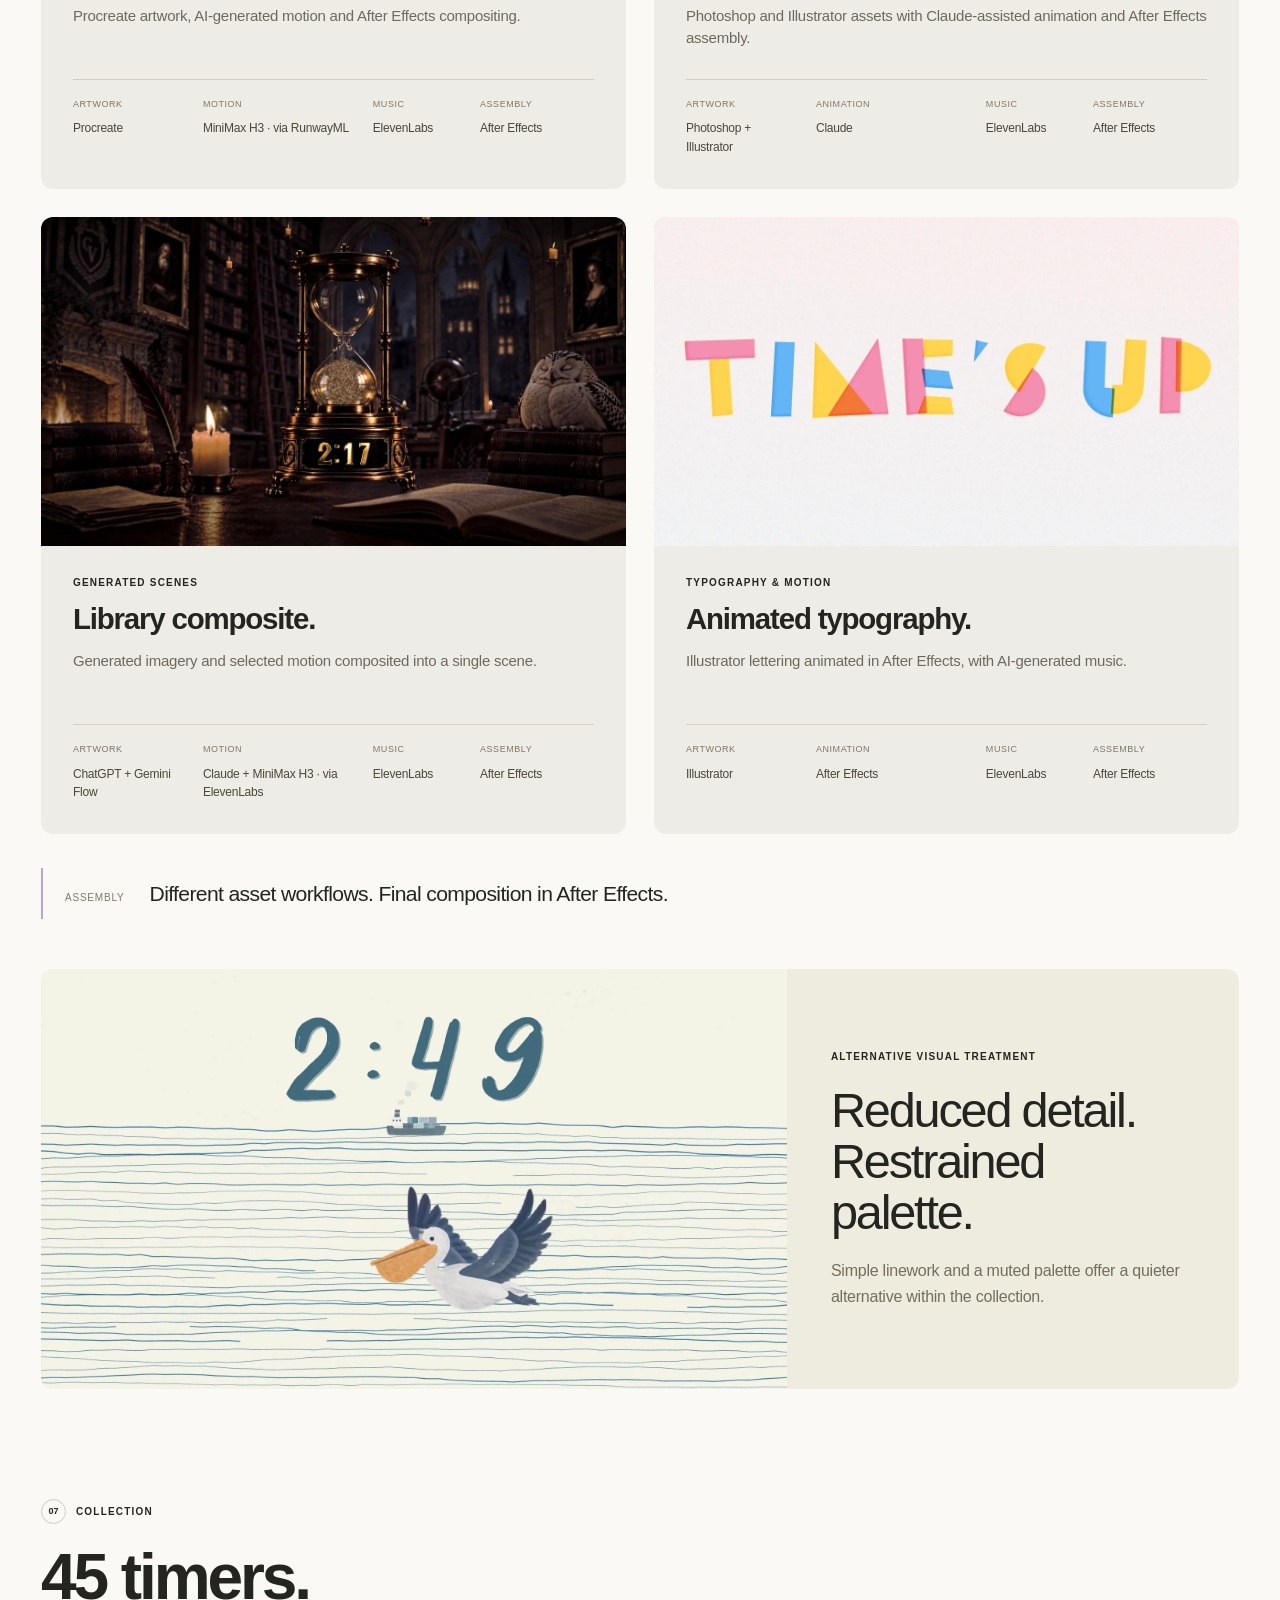
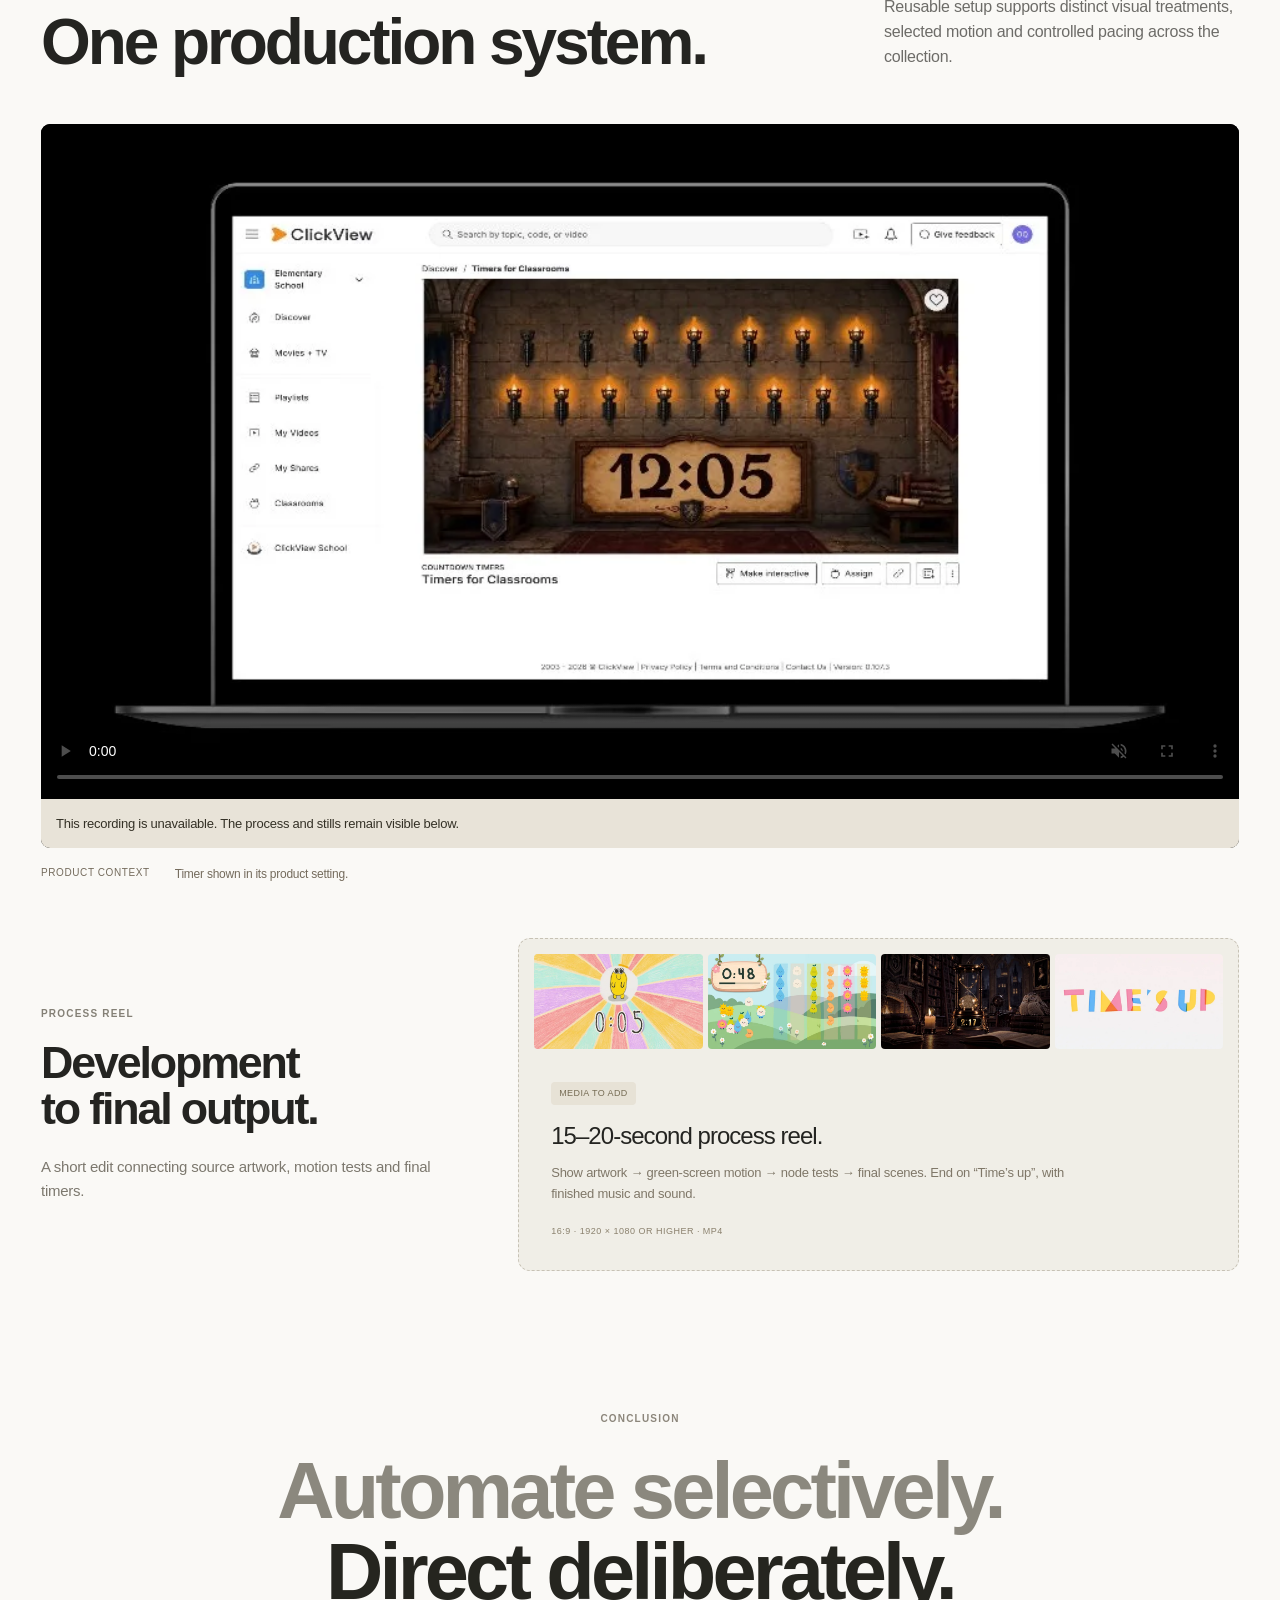
==== commit ff427025: "Your commit message" ====
--- a/design-b.html
+++ b/design-b.html
@@ -19,6 +19,7 @@
         <a href="index.html"><span class="design-switcher__letter">A</span> Original</a>
         <a href="design-b.html" aria-current="page"><span class="design-switcher__letter">B</span> Visual story</a>
         <a href="design-c.html"><span class="design-switcher__letter">C</span> Process journal</a>
+      <a href="design-d.html"><span class="design-switcher__letter">D</span> The classroom</a>
       </div>
     </nav>
     <header class="main-header">
